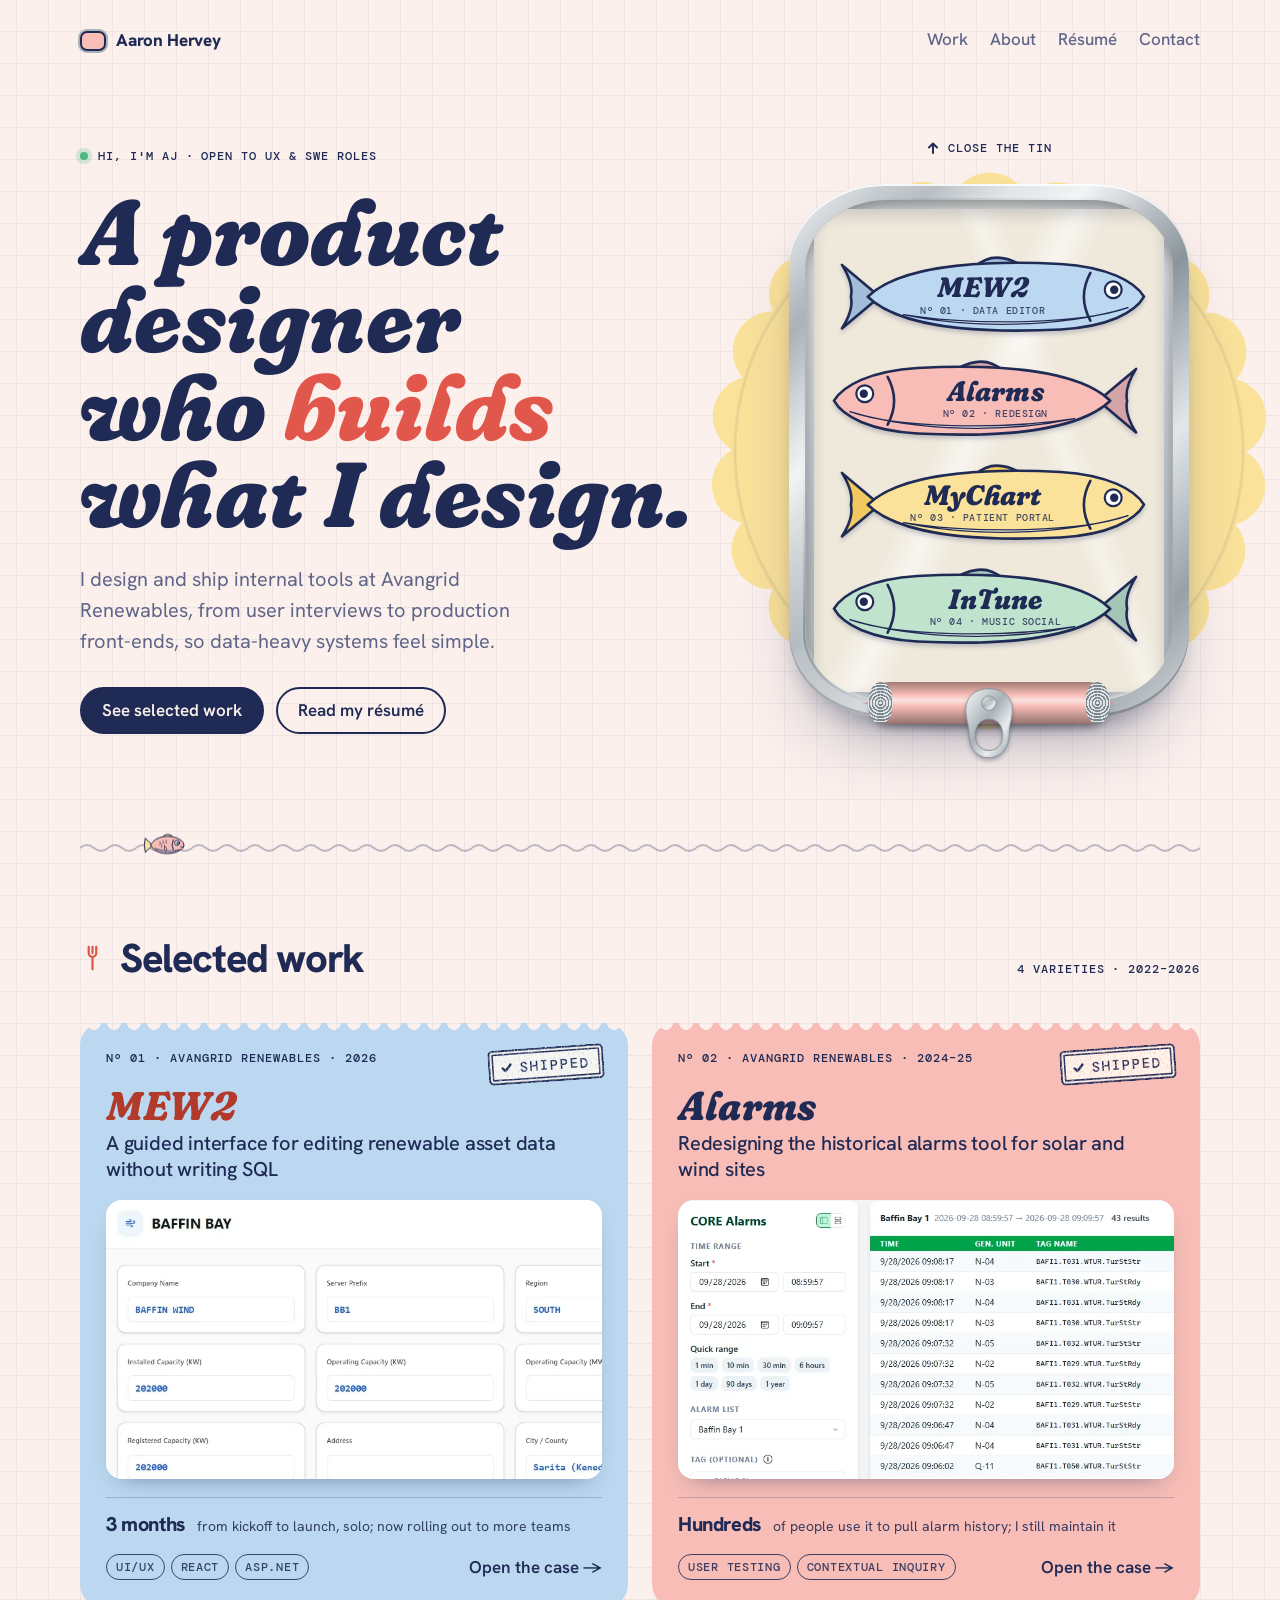
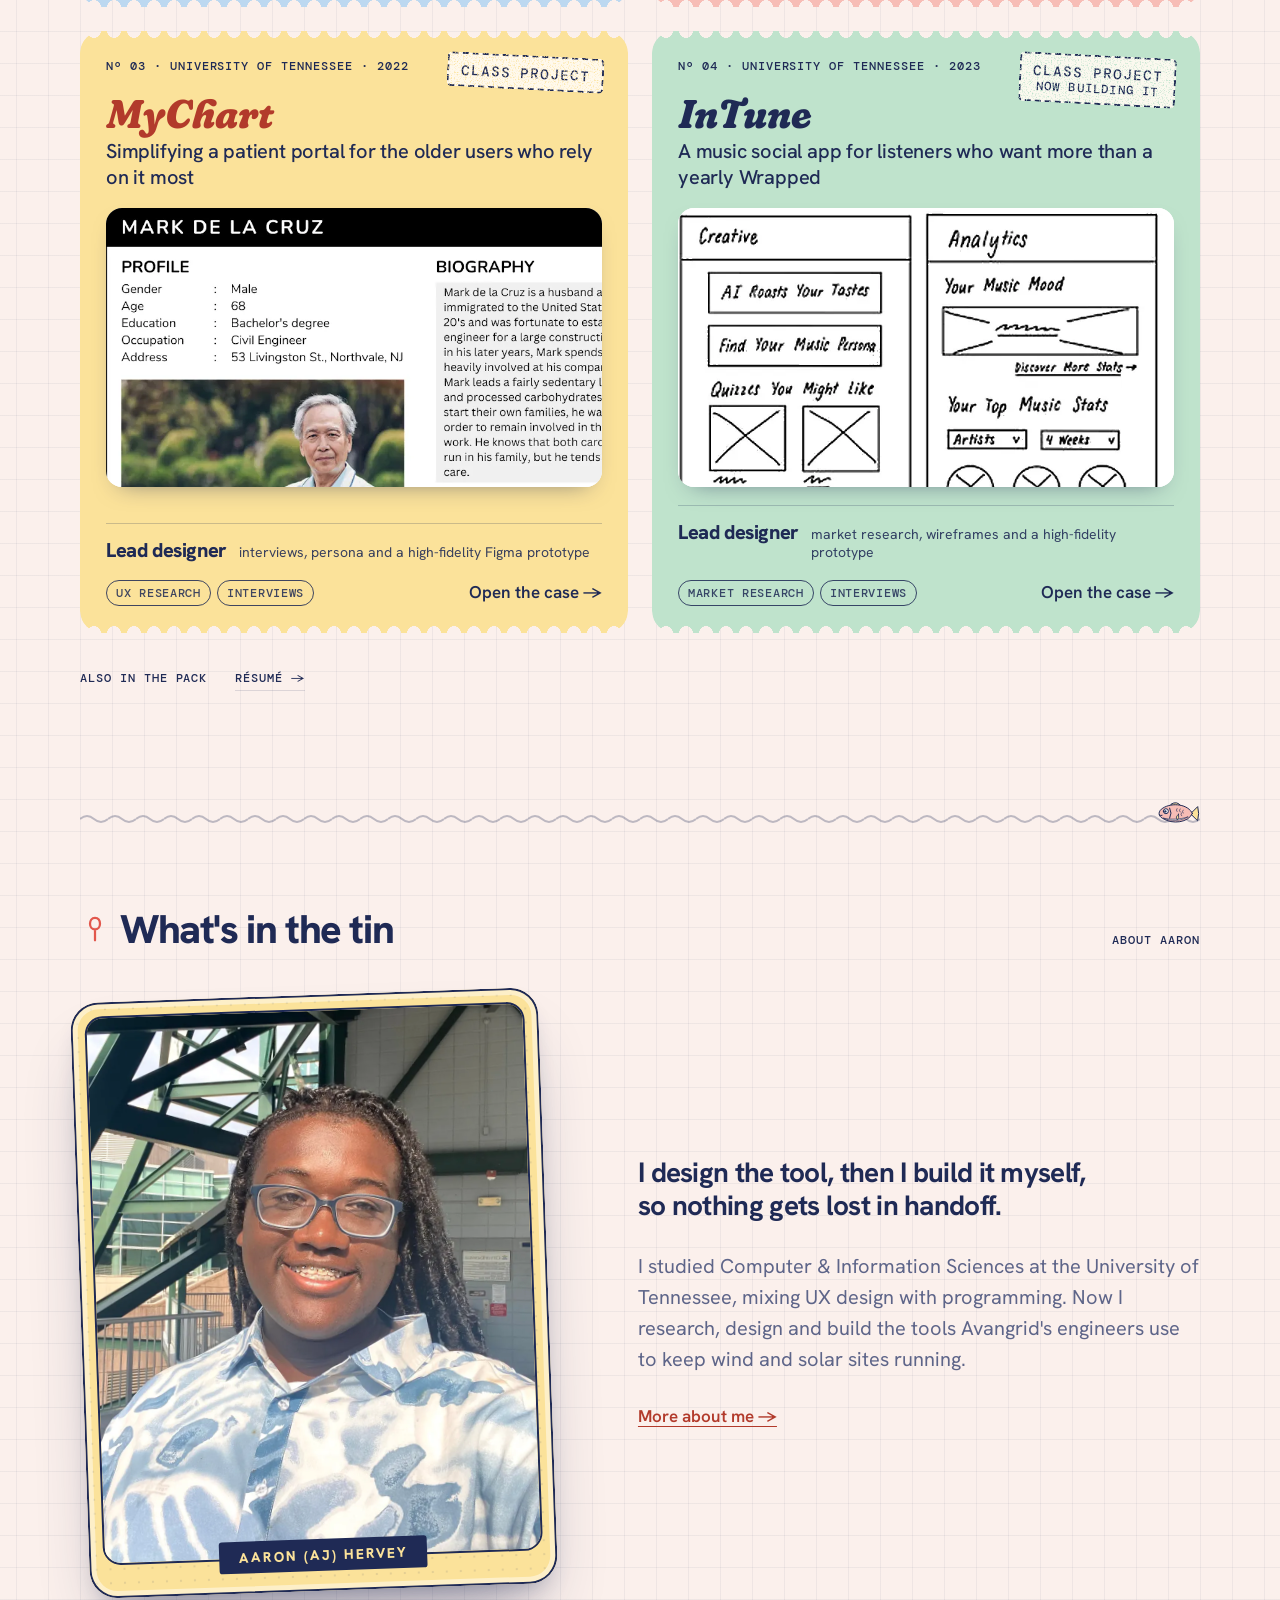
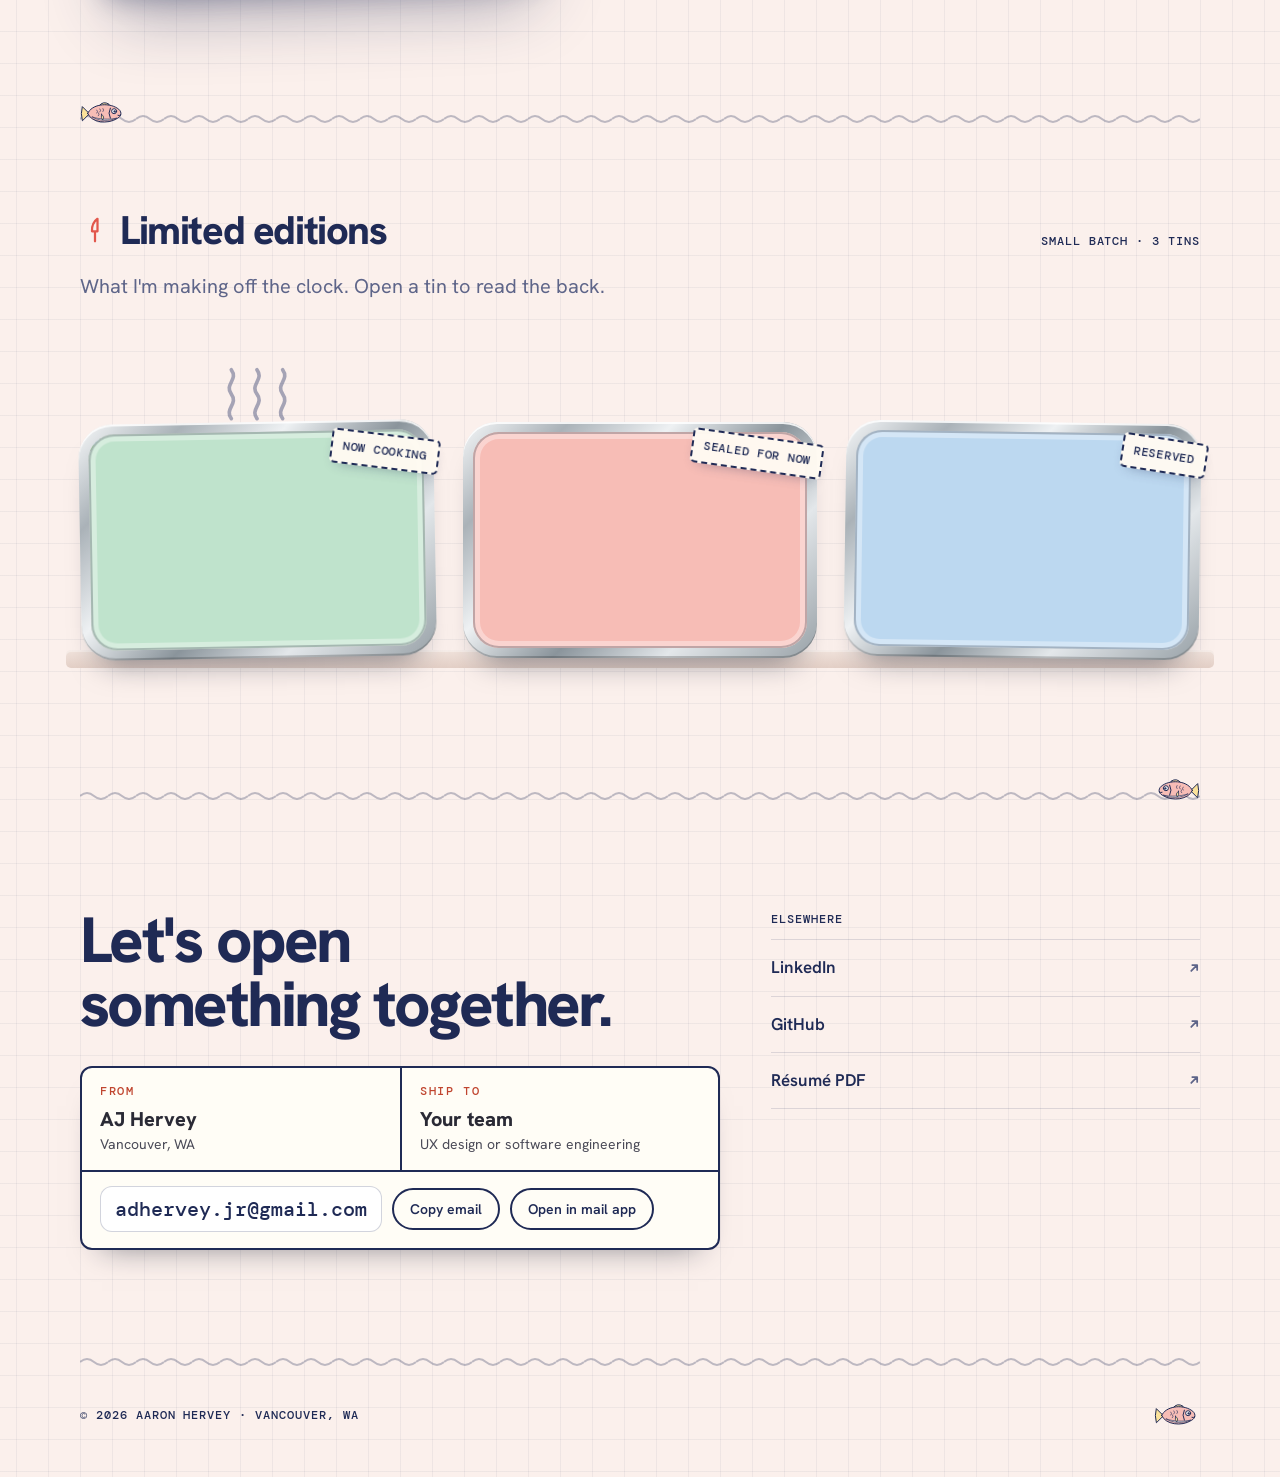
==== index.html @ 9a45f5fa "About: drop the writing sample; photo up top, house tin becomes a House blend - Remove the #writing " ====
<!doctype html>
<html lang="en">
<head>
<meta charset="utf-8">
<meta name="viewport" content="width=device-width, initial-scale=1, viewport-fit=cover">
<title>Aaron Hervey · Product Designer</title>
<meta name="description" content="Aaron (AJ) Hervey is a product designer and software engineer who builds what they design: UX research, interface design and React front-ends for data-heavy tools.">
<link rel="icon" href="favicon.svg" type="image/svg+xml">
<link rel="apple-touch-icon" href="apple-touch-icon.png">
<meta name="theme-color" content="#FBF0EC">
<!-- Link previews. SITE_URL must be the live address; update it if the site moves. -->
<meta property="og:type" content="website">
<meta property="og:site_name" content="Aaron Hervey">
<meta property="og:title" content="Aaron Hervey · Product Designer">
<meta property="og:description" content="A product designer and software engineer who builds what I design. Case studies and a résumé, packed in a tin.">
<meta property="og:url" content="https://ahervey.dev/">
<meta property="og:image" content="https://ahervey.dev/og-image.png">
<meta property="og:image:width" content="1200">
<meta property="og:image:height" content="630">
<meta property="og:image:alt" content="Aaron Hervey's photo inside an open sardine tin, beside the line: a product designer who builds what I design.">
<meta name="twitter:card" content="summary_large_image">
<!-- Visit counts: put your GoatCounter code here (e.g. "ahervey") to turn them on. -->
<meta name="goatcounter" content="ahervey">
<link rel="preconnect" href="https://fonts.googleapis.com">
<link rel="preconnect" href="https://fonts.gstatic.com" crossorigin>
<link rel="stylesheet" href="https://fonts.googleapis.com/css2?family=Fraunces:ital,opsz,wght,SOFT,WONK@1,72,600..800,100,1&family=Hanken+Grotesk:wght@400..800&family=DM+Mono:wght@500&display=swap">
<!-- ← → only: Hanken draws them for every face (DM Mono and Fraunces have no arrows), about 1 KB -->
<link rel="stylesheet" href="https://fonts.googleapis.com/css2?family=Hanken+Grotesk:wght@400..800&text=%E2%86%90%E2%86%92&display=swap">
<script>/* paint the routed page from the first frame, not home until app.js arrives; app.js removes this */
(function(h){try{h=decodeURIComponent(location.hash.slice(1))}catch(e){return}
if(!h||/^(top|home|work|about|editions|contact|main)$/.test(h)||!/^[\w-]+$/.test(h))return;
var s=document.createElement('style');s.id='route-boot';
s.textContent='[data-view="home"]{display:none!important}[data-view="'+h+'"][hidden]{display:block!important}';
document.head.appendChild(s)})();</script>
<link rel="stylesheet" href="styles.css?v=202610060916">
<link rel="stylesheet" href="theme-pastel.css?v=202610060916">
<link rel="stylesheet" href="case-visuals.css?v=202610051900">
<link rel="stylesheet" href="type.css?v=202610060100">
</head>
<body>
<a class="skip" href="#main">Skip to content</a>
<svg class="sprite" aria-hidden="true" focusable="false">
  <!-- small glyphs the web fonts don't carry, drawn so no system font fills in -->
  <symbol id="i-out" viewBox="0 0 12 12"><path d="M3.2 8.8 8.6 3.4M4.2 3h4.8v4.8" fill="none" stroke="currentColor" stroke-width="1.7" stroke-linecap="round" stroke-linejoin="round"/></symbol>
  <symbol id="i-spark" viewBox="0 0 12 12"><path d="M6 0Q6.7 5.3 12 6 6.7 6.7 6 12 5.3 6.7 0 6 5.3 5.3 6 0Z" fill="currentColor"/></symbol>
  <symbol id="i-cut" viewBox="0 0 16 16"><g fill="none" stroke="currentColor" stroke-width="1.6" stroke-linecap="round"><circle cx="3.6" cy="4.2" r="2.2"/><circle cx="3.6" cy="11.8" r="2.2"/><path d="M5.5 5.4 14.5 12.2M5.5 10.6 14.5 3.8"/></g></symbol>
  <symbol id="fish" viewBox="0 0 120 70">
    <g stroke-linecap="round" stroke-linejoin="round" style="stroke:var(--fish-line);stroke-width:2.6">
      <path d="M24 35 L6 17 Q1 35 6 53 Z" style="fill:var(--fish-fin)"/>
      <path d="M50 15 Q60 1 76 11 L72 16 Z" style="fill:var(--fish-fin)"/>
      <path d="M20 35 C30 11 72 5 97 21 C109 28 111 41 97 48 C72 64 30 59 20 35 Z" style="fill:var(--fish-body)"/>
      <path d="M32 44 C48 55 76 56 96 47 C78 51 52 51 32 44 Z" style="fill:var(--fish-belly);stroke-width:1.6"/>
      <path d="M79 21 Q72 34 79 47" fill="none"/>
      <path d="M56 37 Q66 44 59 52 Q54 46 56 37 Z" style="fill:var(--fish-fin);stroke-width:2"/>
      <path d="M44 26 q4 4 0 8 M52 23 q4 4 0 8 M60 22 q4 4 0 8 M48 33 q4 4 0 8" fill="none" style="stroke-width:1.6"/>
      <circle cx="89" cy="29" r="6.5" style="fill:var(--fish-eye,#fff)"/>
      <circle cx="90.5" cy="29.5" r="3.2" style="fill:var(--fish-line);stroke:none"/>
      <circle cx="91.7" cy="28.2" r="1.1" style="fill:#fff;stroke:none"/>
      <path d="M99 40 Q103 42 106 38" fill="none"/>
    </g>
  </symbol>
  <symbol id="i-check" viewBox="0 0 12 12"><path d="M2.2 6.4 4.9 9 9.8 3.2" fill="none" stroke="currentColor" stroke-width="1.9" stroke-linecap="round" stroke-linejoin="round"/></symbol>
  <symbol id="fork" viewBox="0 0 24 24"><path d="M7 3v5a3 3 0 0 0 6 0V3M10 3v5M10 11v10" fill="none" stroke="currentColor" stroke-width="1.8" stroke-linecap="round" stroke-linejoin="round"/></symbol>
  <symbol id="spoon" viewBox="0 0 24 24"><path d="M12 3c-2.6 0-4 2.3-4 4.8S9.6 12.3 12 12.3s4-1.9 4-4.5S14.6 3 12 3zM12 12.3V21" fill="none" stroke="currentColor" stroke-width="1.8" stroke-linecap="round" stroke-linejoin="round"/></symbol>
  <symbol id="knife" viewBox="0 0 24 24"><path d="M14 3c-3.5 2.5-4.6 6.5-4.4 10H14zM12 13v8" fill="none" stroke="currentColor" stroke-width="1.8" stroke-linecap="round" stroke-linejoin="round"/></symbol>
</svg>
<div class="wrap">
  <header class="site-head" id="site-head">
    <nav aria-label="Main">
      <a class="brand" href="#top"><i></i>Aaron Hervey</a>
      <div class="nav-links">
        <a href="#work" data-cases="mew2 oracle mychart intune">Work</a>
        <a href="#about-me">About</a>
        <a href="#resume">Résumé</a>
        <a href="#contact">Contact</a>
      </div>
    </nav>
    <!-- on small screens the case-study contents live behind this pill (the sidebar is hidden there) -->
    <button class="toc-pill" id="toc-pill" type="button" aria-haspopup="dialog" aria-controls="toc-sheet" hidden>
      <span class="toc-pill-k mono">Contents</span><span class="toc-pill-v" id="toc-pill-v"></span>
      <svg viewBox="0 0 12 12" aria-hidden="true"><path d="M2.5 4.5 6 8l3.5-3.5" fill="none" stroke="currentColor" stroke-width="1.8" stroke-linecap="round" stroke-linejoin="round"/></svg>
    </button>
  </header>

  <!-- ===================== HOME ===================== -->
  <main id="main" tabindex="-1">
  <div data-view="home">
    <header class="hero" id="top">
      <div class="hero-copy">
        <span class="status mono"><b></b>Hi, I'm AJ · Open to UX &amp; SWE roles</span>
        <h1>A product designer who <em>builds</em> what I&nbsp;design.</h1>
        <p class="lede">I design and ship internal tools at Avangrid Renewables, from user interviews to production <span class="nw">front-ends</span>, so data-heavy systems feel simple.</p>
        <div class="ctas">
          <a class="btn primary" href="#work">See selected work</a>
          <a class="btn" href="#resume">Read my résumé</a>
        </div>
      </div>
      <div class="hero-art">
        <p class="hint mono"><button type="button" id="toggle" aria-controls="catch" aria-expanded="false"><span class="hint-icon" aria-hidden="true"></span><span class="hint-text">Pull the tab to open</span></button></p>
        <div class="stage" id="stage">
          <div class="tin" id="tin">
            <div class="lid-wrap">
              <div class="lid-clip">
                <div class="lid" id="lid" aria-hidden="true">
                  <i class="emboss"></i>
                  <div class="sparkles"><i style="top:20%;left:13%"><svg class="ico" aria-hidden="true" focusable="false"><use href="#i-spark"/></svg></i><i style="top:27%;right:13%;font-size:13px"><svg class="ico" aria-hidden="true" focusable="false"><use href="#i-spark"/></svg></i><i style="top:62%;left:10%;font-size:12px"><svg class="ico" aria-hidden="true" focusable="false"><use href="#i-spark"/></svg></i><i style="top:58%;right:11%"><svg class="ico" aria-hidden="true" focusable="false"><use href="#i-spark"/></svg></i></div>
                  <div class="lid-mid">
                    <div class="lid-name">Aaron<br>Hervey</div>
                    <span class="banner">Product Design</span>
                  </div>
                  <div class="lid-foot">
                    <span class="medallion"><img src="img/aj.jpg" alt="" width="660" height="880" decoding="async"></span>
                    <span class="mono">4 case studies<br>packed in Vancouver, WA</span>
                  </div>
                </div>
              </div>
              <div class="roll">
                <div class="pull-ring" id="pull-ring" role="slider" tabindex="0" aria-label="Tin lid, pull to open" aria-controls="catch" aria-orientation="vertical" aria-valuemin="0" aria-valuemax="100" aria-valuenow="0" aria-valuetext="Sealed">
                  <svg viewBox="0 0 70 90"><defs><linearGradient id="tab-metal" x1="0" y1="0" x2="1" y2="1"><stop offset="0" stop-color="#f6f8f9"/><stop offset=".45" stop-color="#aab2b8"/><stop offset=".7" stop-color="#e9edef"/><stop offset="1" stop-color="#8a939a"/></linearGradient></defs><path fill-rule="evenodd" fill="url(#tab-metal)" stroke="#7d868c" d="M35 2C52 2 64 12 64 28c0 12-4 18-4 30 0 18-10 30-25 30S10 76 10 58c0-12-4-18-4-30C6 12 18 2 35 2zm0 38c-11 0-17 8-17 20s7 19 17 19 17-7 17-19-6-20-17-20z"/><circle cx="35" cy="20" r="9" fill="url(#tab-metal)" stroke="#7d868c"/><circle cx="35" cy="20" r="3.5" fill="#c3c9cd"/></svg>
                </div>
              </div>
            </div>
            <div class="tray">
              <div class="liner"><i class="bubble" style="--b:0"></i><i class="bubble" style="--b:1"></i><i class="bubble" style="--b:2"></i><i class="bubble" style="--b:3"></i></div>
              <ul class="catch" id="catch" aria-label="Case studies in the tin" inert>
            <li class="sardine s-blue" style="--i:0"><a href="#mew2">
              <svg class="sd" viewBox="0 0 320 90" aria-hidden="true" focusable="false"><path class="sd-tail" d="M50 45 L12 13 Q24 32 21 45 Q24 58 12 77 Z"/><path class="sd-fin" d="M146 15 Q164 -2 190 12 Z"/><path class="sd-body" d="M38 45 C70 14 150 8 232 12 C280 15 307 30 316 45 C307 61 280 75 232 78 C150 82 70 76 38 45 Z"/><path class="sd-belly" d="M74 63 C140 77 230 77 300 56 C254 72 150 75 74 63 Z"/><path class="sd-gill" d="M262 21 Q249 45 262 69"/><g class="sd-eye"><circle cx="285" cy="38" r="8.5"/><circle class="sd-pupil" cx="286" cy="38" r="4.2"/></g></svg>
              <span class="sd-label"><b>MEW2</b> <span>Nº 01 · Data editor</span></span>
            </a></li>
            <li class="sardine flip s-red" style="--i:1"><a href="#oracle">
              <svg class="sd" viewBox="0 0 320 90" aria-hidden="true" focusable="false"><path class="sd-tail" d="M50 45 L12 13 Q24 32 21 45 Q24 58 12 77 Z"/><path class="sd-fin" d="M146 15 Q164 -2 190 12 Z"/><path class="sd-body" d="M38 45 C70 14 150 8 232 12 C280 15 307 30 316 45 C307 61 280 75 232 78 C150 82 70 76 38 45 Z"/><path class="sd-belly" d="M74 63 C140 77 230 77 300 56 C254 72 150 75 74 63 Z"/><path class="sd-gill" d="M262 21 Q249 45 262 69"/><g class="sd-eye"><circle cx="285" cy="38" r="8.5"/><circle class="sd-pupil" cx="286" cy="38" r="4.2"/></g></svg>
              <span class="sd-label"><b>Alarms</b> <span>Nº 02 · Redesign</span></span>
            </a></li>
            <li class="sardine s-butter" style="--i:2"><a href="#mychart">
              <svg class="sd" viewBox="0 0 320 90" aria-hidden="true" focusable="false"><path class="sd-tail" d="M50 45 L12 13 Q24 32 21 45 Q24 58 12 77 Z"/><path class="sd-fin" d="M146 15 Q164 -2 190 12 Z"/><path class="sd-body" d="M38 45 C70 14 150 8 232 12 C280 15 307 30 316 45 C307 61 280 75 232 78 C150 82 70 76 38 45 Z"/><path class="sd-belly" d="M74 63 C140 77 230 77 300 56 C254 72 150 75 74 63 Z"/><path class="sd-gill" d="M262 21 Q249 45 262 69"/><g class="sd-eye"><circle cx="285" cy="38" r="8.5"/><circle class="sd-pupil" cx="286" cy="38" r="4.2"/></g></svg>
              <span class="sd-label"><b>MyChart</b> <span>Nº 03 · Patient portal</span></span>
            </a></li>
            <li class="sardine flip s-green" style="--i:3"><a href="#intune">
              <svg class="sd" viewBox="0 0 320 90" aria-hidden="true" focusable="false"><path class="sd-tail" d="M50 45 L12 13 Q24 32 21 45 Q24 58 12 77 Z"/><path class="sd-fin" d="M146 15 Q164 -2 190 12 Z"/><path class="sd-body" d="M38 45 C70 14 150 8 232 12 C280 15 307 30 316 45 C307 61 280 75 232 78 C150 82 70 76 38 45 Z"/><path class="sd-belly" d="M74 63 C140 77 230 77 300 56 C254 72 150 75 74 63 Z"/><path class="sd-gill" d="M262 21 Q249 45 262 69"/><g class="sd-eye"><circle cx="285" cy="38" r="8.5"/><circle class="sd-pupil" cx="286" cy="38" r="4.2"/></g></svg>
              <span class="sd-label"><b>InTune</b> <span>Nº 04 · Music social</span></span>
            </a></li>
              </ul>
            </div>
          </div>
        </div>
      </div>
    </header>

    <section class="home-sec" id="work">
      <div class="sec-head"><h2><svg class="utensil" aria-hidden="true"><use href="#fork"/></svg>Selected work</h2><span class="mono"><span class="nw">4 varieties</span> · <span class="nw">2022–2026</span></span></div>
      <div class="varieties">
        <a class="variety v-blue" href="#mew2">
          <span class="mono"><span class="nw">Nº 01</span> · <span class="nw">Avangrid Renewables</span> · <span class="nw">2026</span></span>
          <div><div class="flavor">MEW2</div><h3>A guided interface for editing renewable asset data without writing SQL</h3></div>
          <div class="thumb"><img src="img/card_mew2.webp" alt="MEW2 close-up: the Baffin Bay site record with editable fields for company name, server prefix, region and capacity" loading="lazy" width="800" height="450" decoding="async"></div>
          <span class="ink-stamp is-shipped">Shipped</span>
          <div class="result"><strong>3 months</strong><span>from kickoff to launch, solo; now rolling out to more teams</span></div>
          <div class="v-foot"><div class="tags"><span>UI/UX</span><span>React</span><span>ASP.NET</span></div><b>Open the case →</b></div>
        </a>
        <a class="variety v-red" href="#oracle">
          <span class="mono"><span class="nw">Nº 02</span> · <span class="nw">Avangrid Renewables</span> · <span class="nw">2024–25</span></span>
          <div><div class="flavor">Alarms</div><h3>Redesigning the historical alarms tool for solar and wind sites</h3></div>
          <div class="thumb"><img src="img/card_alarms.webp" alt="CORE Alarms close-up: the query panel with time range and quick ranges beside the first columns of alarm results" loading="lazy" width="800" height="450" decoding="async"></div>
          <span class="ink-stamp is-shipped">Shipped</span>
          <div class="result"><strong>Hundreds</strong><span>of people use it to pull alarm history; I still maintain it</span></div>
          <div class="v-foot"><div class="tags"><span>User testing</span><span>Contextual inquiry</span></div><b>Open the case →</b></div>
        </a>
        <a class="variety v-butter" href="#mychart">
          <span class="mono"><span class="nw">Nº 03</span> · <span class="nw">University of Tennessee</span> · <span class="nw">2022</span></span>
          <div><div class="flavor">MyChart</div><h3>Simplifying a patient portal for the older users who rely on it most</h3></div>
          <div class="thumb"><img src="img/card_mychart.webp" alt="Close-up of the persona sheet for Mark de la Cruz, 68, a civil engineer: his profile and photo" loading="lazy" width="800" height="450" decoding="async"></div>
          <span class="ink-stamp is-concept">Class project</span>
          <div class="result"><strong>Lead designer</strong><span>interviews, persona and a high-fidelity Figma prototype</span></div>
          <div class="v-foot"><div class="tags"><span>UX research</span><span>Interviews</span></div><b>Open the case →</b></div>
        </a>
        <a class="variety v-green" href="#intune">
          <span class="mono"><span class="nw">Nº 04</span> · <span class="nw">University of Tennessee</span> · <span class="nw">2023</span></span>
          <div><div class="flavor">InTune</div><h3>A music social app for listeners who want more than a yearly Wrapped</h3></div>
          <div class="thumb"><img src="img/card_intune.webp" alt="Close-up of InTune's hand-drawn wireframes for the creative and analytics screens" loading="lazy" width="664" height="373" decoding="async"></div>
          <span class="ink-stamp is-concept">Class project<small>Now building it</small></span>
          <div class="result"><strong>Lead designer</strong><span>market research, wireframes and a high-fidelity prototype</span></div>
          <div class="v-foot"><div class="tags"><span>Market research</span><span>Interviews</span></div><b>Open the case →</b></div>
        </a>
      </div>
      <p class="also mono"><span>Also in the pack</span><a href="#resume">Résumé&nbsp;→</a></p>
    </section>

    <section class="home-sec" id="about">
      <div class="sec-head"><h2><svg class="utensil" aria-hidden="true"><use href="#spoon"/></svg>What's in the tin</h2><span class="mono">About Aaron</span></div>
      <div class="about-grid">
        <figure class="tin-label">
          <img src="img/aj_tall.webp" alt="Aaron Hervey grinning in glasses and a blue patterned shirt, locs over the shoulders, under a green steel canopy" width="880" height="1100" loading="lazy" decoding="async">
          <figcaption>
            <span class="tl-name">Aaron (AJ) Hervey</span>
          </figcaption>
        </figure>
        <div class="about-copy">
          <p class="pov">I design the tool, then I build it myself, so nothing gets lost in handoff.</p>
          <p class="about">I studied Computer &amp; Information Sciences at the University of Tennessee, mixing UX design with programming. Now I research, design and build the tools Avangrid's engineers use to keep wind and solar sites running.</p>
          <a class="more-about" href="#about-me">More about me&nbsp;→</a>
        </div>
      </div>
    </section>
    <section class="home-sec" id="editions">
      <div class="sec-head"><h2><svg class="utensil" aria-hidden="true"><use href="#knife"/></svg>Limited editions</h2><span class="mono">Small batch · 3 tins</span></div>
      <p class="editions-intro">What I'm making off the clock. Open a tin to read the back.</p>
      <div class="editions">
        <article class="ed">
          <span class="steam" aria-hidden="true"><svg viewBox="0 0 90 46"><path d="M24 44c-6-8 6-12 0-20s6-12 0-20"/><path d="M45 44c-6-8 6-12 0-20s6-12 0-20"/><path d="M66 44c-6-8 6-12 0-20s6-12 0-20"/></svg></span>
          <button class="mini-tin ed-tin t-mint" type="button" aria-expanded="false" aria-controls="ed-note-1" aria-label="InTune, now cooking. Open the tin">
            <span class="ed-inside"><img src="img/intune_1.webp" alt="InTune hand-drawn wireframes for the community, creative and analytics screens" width="512" height="320" loading="lazy" decoding="async"></span>
            <span class="mini-lid"><span class="lid-back"></span><span class="mono">Small batch</span><b>InTune</b><span class="mini-sub">A music social app</span></span>
            <span class="seal mono">Now cooking</span>
          </button>
          <span class="ed-shelf" aria-hidden="true"></span>
          <div class="ed-note" id="ed-note-1">
            <span class="note-head mono"><span>Back of the tin</span><span>Nº 01</span></span>
            <div class="note-body">
              <p>Began in spring 2023 as a ten-week University of Tennessee project with Holly Sarah Liban and Emma Thomas. I was lead designer: the research, the logo and the Figma prototype. Under the lid: our hand-drawn wireframes.</p>
              <p><b>Now:</b> I'm developing it into a real app.</p>
              <a class="note-link" href="#intune">Read the 2023 case study →</a>
            </div>
          </div>
        </article>
        <article class="ed">
          <button class="mini-tin ed-tin t-pink" type="button" aria-expanded="false" aria-controls="ed-note-2" aria-label="Game dev, sealed for now. Open the tin">
            <span class="ed-inside ed-text"><b>Tinkering in progress</b> <span class="mono">Nothing to taste yet</span></span>
            <span class="mini-lid"><span class="lid-back"></span><span class="mono">Small batch</span><b>Game dev</b><span class="mini-sub">Side projects</span></span>
            <span class="seal mono">Sealed for now</span>
          </button>
          <span class="ed-shelf" aria-hidden="true"></span>
          <div class="ed-note" id="ed-note-2">
            <span class="note-head mono"><span>Back of the tin</span><span>Nº 02</span></span>
            <div class="note-body">
              <p>Video games are how I got into computers and programming, so game dev is where I go back to play. These are side projects I tinker on, sealed until they're ready to show.</p>
            </div>
          </div>
        </article>
        <article class="ed">
          <button class="mini-tin ed-tin t-blue" type="button" aria-expanded="false" aria-controls="ed-note-3" aria-label="Your team? Reserved. Open the tin">
            <span class="ed-inside ed-text"><b>Room for one more</b> <span class="mono">Your project here</span></span>
            <span class="mini-lid"><span class="lid-back"></span><span class="mono">Reserved</span><b>Your team?</b><span class="mini-sub">This spot's open</span></span>
            <span class="seal mono">Reserved</span>
          </button>
          <span class="ed-shelf" aria-hidden="true"></span>
          <div class="ed-note" id="ed-note-3">
            <span class="note-head mono"><span>Back of the tin</span><span>Nº 03</span></span>
            <div class="note-body">
              <p>The shelf has room. I'm looking for UX design and software engineering roles where I can design for real users and build the result myself.</p>
              <a class="note-link" href="#contact">Let's talk →</a>
            </div>
          </div>
        </article>
      </div>
    </section>
  </div>

  <!-- ===================== MEW2 ===================== -->
  <article data-view="mew2" data-title="MEW2 Web Interface" hidden>
    <a class="back-link mono" href="#work">← All work</a>
    <header class="case-hero v-blue">
      <span class="mono"><span class="nw">Nº 01</span> · <span class="nw">Avangrid Renewables</span> · <span class="nw">June – August 2026</span></span>
      <div class="flavor">MEW2</div>
      <h1>Adding an asset meant writing SQL by hand. I turned it into a guided form.</h1>
      <p class="summary">MEW2 sits on our SQL Server inventory of sites, devices and certificates. The forms were the easy part. The hard part was making that much data readable, and edits feel safe for people who'd never touched the database.</p>
      <figure class="hero-visual">
        <div class="hv-stage" style="--pt:66px">
          <button class="shot hv-main" type="button" data-caption="The farm editor: sites in a sidebar, asset types in a second column, attributes as editable fields."><span class="hv-bar" aria-hidden="true"><i></i><i></i><i></i><span>MEW2 · Farms</span></span><span class="hv-img"><img src="img/mew2_4.webp" alt="MEW2 farm editor: sites in a sidebar, asset types in a second column, and the Baffin Bay attributes as editable fields" width="1600" height="787" decoding="async" fetchpriority="high"><span class="hv-pin" style="--x:39.6%;--y:23%" aria-hidden="true">1</span><span class="hv-pin" style="--x:86.4%;--y:5%" aria-hidden="true">2</span></span></button>
          <div class="hv-call hv-c1" style="--w:52%"><span class="hv-tag"><b>1</b> Unsaved edits are flagged</span><img src="img/mew2_h_unsaved.webp" alt="Close-up: the Company Name field outlined in orange with an Unsaved badge" width="316" height="128" decoding="async" fetchpriority="high"></div>
          <div class="hv-call hv-c2" style="--w:48%"><span class="hv-tag"><b>2</b> One place to save</span><img src="img/mew2_d_pending.webp" alt="Close-up: a 1 pending counter beside the Save and undo buttons" width="312" height="66" decoding="async" fetchpriority="high"></div>
        </div>
        <figcaption class="sr-only">The MEW2 farm editor with close-ups of an unsaved field and the pending-changes counter.</figcaption>
      </figure>
    </header>
    <dl class="glance recipe-glance">
      <div><dt>Role <span class="rx" aria-hidden="true">chef</span></dt><dd>Designer &amp; developer (solo)</dd></div>
      <div><dt>Timeline <span class="rx" aria-hidden="true">prep time</span></dt><dd>June – August 2026</dd></div>
      <div><dt>Team <span class="rx" aria-hidden="true">kitchen crew</span></dt><dd>My manager, standing in for future users</dd></div>
      <div><dt>Tools <span class="rx" aria-hidden="true">utensils</span></dt><dd>React, Chakra UI, ASP.NET, Entity Framework, SQL Server</dd></div>
    </dl>
    <div class="case-body">
      <aside class="toc" aria-label="Contents"><span class="mono">Contents</span></aside>
      <div>
        <section class="case-sec" data-toc="TL;DR">
          <h2>TL;DR</h2>
          <div class="tldr">
            <div class="tldr-grid">
              <div><span class="tag t-pain">The pain</span><p>Creating an asset meant writing SQL by hand in SSMS, so only people comfortable with SQL could keep the inventory current.</p></div>
              <div><span class="tag t-did">What I did</span><p>Solo designer and developer: two-column browsing, validated forms and a review step before every commit.</p></div>
              <div><span class="tag t-result">The result</span><p>Launched to our team three months after kickoff; now rolling out to more teams.</p></div>
            </div>
          </div>
        </section>

        <section class="case-sec" data-toc="The tension">
          <h2>The tension</h2>
          <div class="problem">
            <span class="mono">Key question</span>
            <q>How might people who don't write SQL find the right asset, and change it with confidence?</q>
            <p>Farms opens on 95 sites, each with servers, turbines and pads. Every decision below either makes that much data make sense, or makes sure nothing changes by accident.</p>
            <ul class="cons-row" aria-label="Constraints">
              <li><b>Urgent</b> no separate prototyping phase</li>
              <li><b>No users yet</b> my manager stood in</li>
              <li><b>Generic data</b> attribute records, raw columns</li>
              <li><b>.NET server</b> stays in the team's stack</li>
            </ul>
          </div>
        </section>

        <section class="case-sec" data-toc="Decisions">
          <h2>Three decisions</h2>
          <p class="dec-intro">With no time for a prototyping phase, I designed in code and walked each build through with my manager every week.</p>

          <div class="dec">
            <div class="dec-head">
              <span class="dec-n">01</span>
              <h3>Two columns, then stop</h3>
              <p>Sites live in a persistent sidebar. Pick one and its devices open in a second column; the inspector shows the rest.</p>
            </div>
            <div class="dec-side">
              <ol class="callouts" id="m1-key" style="--img:url(img/mew2_1.webp);--ar:0.493">
                <li id="m1-c1" tabindex="0" aria-describedby="m1-p1" style="--fx:0.1334;--fy:0.1342">Sites stay put, with a count.</li>
                <li id="m1-c2" tabindex="0" aria-describedby="m1-p2" style="--fx:0.1897;--fy:0.1934">Devices open in a second column, with a back button instead of a third.</li>
                <li id="m1-c3" tabindex="0" aria-describedby="m1-p3" style="--fx:0.3596;--fy:0.2907">Readable field names, mapped from raw attribute columns.</li>
                <li id="m1-c4" tabindex="0" aria-describedby="m1-p4" style="--fx:0.4586;--fy:0.0518">Global search jumps straight to an asset.</li>
              </ol>
            </div>
            <figure class="frame">
              <div class="fr-stage"><button class="shot" type="button" aria-describedby="m1-key" data-caption="Decision 01: sites in the sidebar, devices in a second column, the inspector for one server."><img src="img/mew2_1.webp" alt="MEW2 Farms: a sidebar of 95 sites, a second column of Baffin Bay servers with a Back button, and the inspector for server BB1-SV-SQL1" loading="lazy" width="1600" height="788" decoding="async"></button><span class="pt" id="m1-p1" tabindex="0" role="img" aria-label="Pin 1 on the screenshot" aria-describedby="m1-c1" style="--x:12.51%;--y:13.42%;--dx:-40;--dy:0"><b aria-hidden="true">1</b></span><span class="pt" id="m1-p2" tabindex="0" role="img" aria-label="Pin 2 on the screenshot" aria-describedby="m1-c2" style="--x:19.80%;--y:19.34%;--dx:36;--dy:0"><b aria-hidden="true">2</b></span><span class="pt" id="m1-p3" tabindex="0" role="img" aria-label="Pin 3 on the screenshot" aria-describedby="m1-c3" style="--x:38.56%;--y:29.07%;--dx:40;--dy:0"><b aria-hidden="true">3</b></span><span class="pt" id="m1-p4" tabindex="0" role="img" aria-label="Pin 4 on the screenshot" aria-describedby="m1-c4" style="--x:50.18%;--y:5.18%;--dx:30;--dy:0"><b aria-hidden="true">4</b></span></div>
              <figcaption class="sr-only">The Farms view, numbered to match the list.</figcaption>
            </figure>
            <div class="dec-foot">
              <div class="turn"><span class="mono">Option I rejected</span><h3>Finder-style columns that keep opening</h3><p>The dashboards I studied on Dribbble and Contra lean on a hierarchy sidebar, and Miller columns can nest as deep as the data. I capped MEW2 at two so it never sprawls.</p></div>
            </div>
          </div>

          <div class="dec">
            <div class="dec-head">
              <span class="dec-n">02</span>
              <h3>A form that knows the asset type</h3>
              <p>The blank query window became one form that swaps its fields by asset type and marks what's required.</p>
            </div>
            <div class="dec-side">
              <ol class="callouts" id="m2-key" style="--img:url(img/mew2_7.webp);--ar:0.4932">
                <li id="m2-c1" tabindex="0" aria-describedby="m2-p1" style="--fx:0.2831;--fy:0.4387">Pick a type: site, server, turbine, substation or certificate.</li>
                <li id="m2-c2" tabindex="0" aria-describedby="m2-p2" style="--fx:0.8045;--fy:0.3996">Field and required counts up front.</li>
                <li id="m2-c3" tabindex="0" aria-describedby="m2-p3" style="--fx:0.3076;--fy:0.2886">Validation names the exact missing field.</li>
                <li id="m2-c4" tabindex="0" aria-describedby="m2-p4" style="--fx:0.2862;--fy:0.9493">Required fields filled, as you go.</li>
              </ol>
            </div>
            <figure class="frame">
              <div class="fr-stage"><button class="shot" type="button" aria-describedby="m2-key" data-caption="Decision 02: one creation form that adapts to the asset type and names what's missing."><img src="img/mew2_7.webp" alt="Create a new asset: entity type cards on the left, a New Site form with 24 fields and 2 required, and an Action failed banner naming Company Name" loading="lazy" width="1600" height="789" decoding="async"></button><span class="pt" id="m2-p1" tabindex="0" role="img" aria-label="Pin 1 on the screenshot" aria-describedby="m2-c1" style="--x:29.67%;--y:45.45%;--dx:20;--dy:0"><b aria-hidden="true">1</b></span><span class="pt" id="m2-p2" tabindex="0" role="img" aria-label="Pin 2 on the screenshot" aria-describedby="m2-c2" style="--x:80.45%;--y:41.44%;--dx:0;--dy:26"><b aria-hidden="true">2</b></span><span class="pt" id="m2-p3" tabindex="0" role="img" aria-label="Pin 3 on the screenshot" aria-describedby="m2-c3" style="--x:32.74%;--y:28.86%;--dx:40;--dy:0"><b aria-hidden="true">3</b></span><span class="pt" id="m2-p4" tabindex="0" role="img" aria-label="Pin 4 on the screenshot" aria-describedby="m2-c4" style="--x:20.86%;--y:94.93%;--dx:40;--dy:0"><b aria-hidden="true">4</b></span></div>
              <figcaption class="sr-only">The asset creation form, numbered to match the list.</figcaption>
            </figure>
            <div class="dec-foot">
              <div class="turn t-fb"><span class="mono">What changed the design</span><h3>A zip code that lost its zeros</h3><p>A zip code set as a number input silently dropped leading zeros. Since then I treat field types and validation as part of the interface, not a back-end detail.</p></div>
              <p class="dec-trade"><b>Tradeoff</b> A mapping layer over raw columns is more code to maintain, but people see readable names and input is converted to the right type before saving.</p>
            </div>
          </div>

          <div class="dec">
            <div class="dec-head">
              <span class="dec-n">03</span>
              <h3>Nothing changes silently</h3>
              <p>Edits collect as drafts, get reviewed side by side, then are committed together and logged in History.</p>
            </div>
            <div class="dec-side">
              <ol class="callouts" id="m3-key" style="--img:url(img/mew2_9c.webp);--ar:0.4432">
                <li id="m3-c1" tabindex="0" aria-describedby="m3-p1" style="--fx:0.8629;--fy:0.0576">Pending count, Save and undo on every tab.</li>
                <li id="m3-c2" tabindex="0" aria-describedby="m3-p2" style="--fx:0.7398;--fy:0.4471">Current against draft, for every edited field.</li>
                <li id="m3-c3" tabindex="0" aria-describedby="m3-p3" style="--fx:0.9645;--fy:0.3294">Each change stays a draft until committed.</li>
              </ol>
              <p class="dec-trade"><b>Tradeoff</b> One API module handles every call's errors, retries and cancellation. More plumbing, but a slow connection never leaves a form half-broken.</p>
            </div>
            <figure class="frame">
              <div class="fr-stage"><button class="shot" type="button" aria-describedby="m3-key" data-caption="Decision 03: reviewing three pending changes side by side before committing them."><img src="img/mew2_9c.webp" alt="Review pending changes: three Baffin Bay fields, each with its current value in red beside the draft value in green, and a 3 pending counter in the header" loading="lazy" width="1600" height="709" decoding="async"></button><span class="pt" id="m3-p1" tabindex="0" role="img" aria-label="Pin 1 on the screenshot" aria-describedby="m3-c1" style="--x:83.42%;--y:5.76%;--dx:-40;--dy:0"><b aria-hidden="true">1</b></span><span class="pt" id="m3-p2" tabindex="0" role="img" aria-label="Pin 2 on the screenshot" aria-describedby="m3-c2" style="--x:71.43%;--y:44.71%;--dx:-50;--dy:0"><b aria-hidden="true">2</b></span><span class="pt" id="m3-p3" tabindex="0" role="img" aria-label="Pin 3 on the screenshot" aria-describedby="m3-c3" style="--x:94.68%;--y:32.94%;--dx:-36;--dy:0"><b aria-hidden="true">3</b></span></div>
              <figcaption class="sr-only">The pending-changes review, numbered to match the list.</figcaption>
            </figure>
          </div>
        </section>

        <section class="case-sec" data-toc="Outcome">
          <h2>Outcome</h2>
          <p class="dec-intro">Keeping the inventory current no longer depends on someone who can write a query.</p>
          <div class="tldr">
            <div class="shift">
              <div class="shift-head"><span class="mono">Creating an asset, before and after</span><small>We didn't measure time saved, so here's the workflow itself.</small></div>
              <div class="trace-head" aria-hidden="true"><span>Before: SQL in SSMS</span><span></span><span>Now: MEW2</span></div>
              <ul class="trace">
                <li><span>Write the SQL by hand, from a blank query window.</span><i aria-hidden="true">→</i><b>Pick an asset type and get a form with only that type's fields.</b></li>
                <li><span>Know which raw columns each value belongs in.</span><i aria-hidden="true">→</i><b>Fill in readable field names, with required ones marked.</b></li>
                <li><span>Run it, and the change is live.</span><i aria-hidden="true">→</i><b>Validation names what's missing, and edits wait for review before they're committed.</b></li>
              </ul>
            </div>
          </div>
        </section>

        <section class="case-sec" data-toc="Reflections">
          <h2>Reflections</h2>
          <div class="takeaway">
            <ol class="lessons">
              <li><h3>A manager is not a user</h3><p>With no existing users, my manager's weekly reviews were the whole feedback loop. They kept the build moving, but one person can't show me where a first-time user gets stuck.</p><p class="next-time"><b>Next time I'd</b> run usability tests with the teams now adopting MEW2, starting with creating an asset from scratch.</p></li>
              <li><h3>Organizing beats decorating</h3><p>What I'm proudest of is how MEW2 surfaces information and explains what people can miss, like what a certificate is or whether a site is solar or wind. The visuals are plainer than I'd like.</p><p class="next-time"><b>Next time I'd</b> give the visual layer its own pass once the structure holds.</p></li>
            </ol>
            <div class="printer" aria-label="Takeaways receipt">
          <div class="slot" aria-hidden="true"></div>
          <div class="receipt-clip"><div class="receipt-wrap"><div class="receipt">
            <div class="rc-head"><span class="rc-brand">Aaron Hervey Goods</span><span>Vancouver, WA</span><span>Takeaways receipt</span></div>
            <div class="rc-meta"><span>Order</span><span>Nº 01 · MEW2</span><span>Date</span><span>Aug 2026</span><span>Cashier</span><span>Aaron</span></div>
            <ul class="rc-items">
              <li><span class="rc-line"><span>Entity Framework</span><span>Learned</span></span><span class="rc-note">The CORE Alarms build gave me a head start.</span></li>
            </ul>
            <p class="rc-sub">Backordered</p>
            <ul class="rc-items">
              <li><span class="rc-line"><span>SQL audit table</span><span>Pending</span></span><span class="rc-note">History lives in the browser for now.</span></li>
              <li><span class="rc-line"><span>Solar pad assets</span><span>Pending</span></span><span class="rc-note">Waiting on the solar and wind teams.</span></li>
            </ul>
            <div class="rc-total"><span class="rc-line"><span>Total</span><span>Launched</span></span><span class="rc-note">Rolling out to more teams.</span></div>
            <div class="rc-foot"><svg class="rc-fish" aria-hidden="true"><use href="#fish"/></svg><span>Thank you for visiting</span><i class="rc-bars"></i></div>
          </div></div></div>
        </div>
          </div>
        </section>
      </div>
    </div>
    <a class="next v-red" href="#oracle"><div><span class="mono"><span class="nw">Next variety</span> · <span class="nw">Nº 02</span></span><div class="flavor">Alarms</div></div><span class="arrow" aria-hidden="true">→</span></a>
  </article>

  <!-- ===================== ORACLE ALARMS ===================== -->
  <article data-view="oracle" data-title="Oracle Alarms Redesign" hidden>
    <a class="back-link mono" href="#work">← All work</a>
    <header class="case-hero v-red">
      <span class="mono"><span class="nw">Nº 02</span> · <span class="nw">Avangrid Renewables</span> · <span class="nw">August 2024 – February 2025</span></span>
      <div class="flavor">Alarms</div>
      <h1>The brief said “make it modern.” Its users needed to find an alarm, fast.</h1>
      <p class="summary">Hundreds of people use CORE Alarms to pull the alarm history of any site or front-end machine. I redesigned it around searching and reading results, built it solo in React and Node.js, and still maintain it.</p>
      <figure class="hero-visual">
        <div class="hv-stage">
          <button class="shot hv-main" type="button"><span class="hv-bar" aria-hidden="true"><i></i><i></i><i></i><span>CORE Alarms</span></span><span class="hv-img"><img src="img/oracle_2.webp" alt="Redesigned CORE Alarms: a query panel on the left and a green-headed table of alarm results on the right" width="1600" height="792" decoding="async" fetchpriority="high"></span></button>
          <div class="hv-call hv-c1" style="--w:38%"><span class="hv-tag">Filters become chips</span><img src="img/oracle_h_chips.webp" alt="Close-up: a Gen. Unit Filters menu with an N-04 filter chip" width="220" height="84" decoding="async" fetchpriority="high"></div>
          <div class="hv-call hv-c2" style="--w:50%"><span class="hv-tag">Errors say what to fix</span><img src="img/oracle_d_error.webp" alt="Close-up: a red toast reading Validation Error, please select an alarm list" width="320" height="88" decoding="async" fetchpriority="high"></div>
        </div>
        <figcaption class="sr-only">The redesigned CORE Alarms split layout, with close-ups of the filter chips and a validation toast.</figcaption>
      </figure>
    </header>
    <dl class="glance recipe-glance">
      <div><dt>Role <span class="rx" aria-hidden="true">chef</span></dt><dd>Sole designer &amp; developer</dd></div>
      <div><dt>Timeline <span class="rx" aria-hidden="true">prep time</span></dt><dd>Built Aug 2024 – Feb 2025, maintained since</dd></div>
      <div><dt>Team <span class="rx" aria-hidden="true">kitchen crew</span></dt><dd>Godfrey (manager), Stephen (teammate) and the users we interviewed</dd></div>
      <div><dt>Tools <span class="rx" aria-hidden="true">utensils</span></dt><dd>Figma, React, Chakra UI, Node.js, Oracle, later SQL Server</dd></div>
    </dl>
    <div class="case-body">
      <aside class="toc" aria-label="Contents"><span class="mono">Contents</span></aside>
      <div>
        <section class="case-sec" data-toc="TL;DR">
          <h2>TL;DR</h2>
          <div class="tldr">
            <div class="tldr-grid">
              <div><span class="tag t-pain">The pain</span><p>It worked, but felt slow, couldn't sort or filter results, and never explained some columns.</p></div>
              <div><span class="tag t-did">What I did</span><p>Rebuilt it solo in React and Node.js with column filters, sorting, query validation and a searchable site picker.</p></div>
              <div><span class="tag t-result">The result</span><p>Shipped February 2025, replacing the old site. Since moved to SQL Server, still growing from user tickets.</p></div>
            </div>
          </div>
        </section>

        <section class="case-sec" data-toc="The tension">
          <h2>The tension</h2>
          <div class="problem">
            <span class="mono">The brief</span>
            <p>“Make it look and feel more modern.” But the site already worked, so we asked the people using it what slowed them down.</p>
            <div class="trace-head" aria-hidden="true"><span>What users told us</span><span></span><span>Where it went</span></div>
            <ul class="trace">
              <li><span>It felt slow, especially on large results.</span><i aria-hidden="true">→</i><b>Pages, chunks and virtualized lists <span class="dec-ref">01</span> <span class="dec-ref">02</span></b></li>
              <li><span>It lacked proper sorting and filtering.</span><i aria-hidden="true">→</i><b>Filter by any value, pick columns, sort either way <span class="dec-ref">01</span> <span class="dec-ref">02</span></b></li>
              <li><span>Some things weren't explained, like certain columns.</span><i aria-hidden="true">→</i><b>Tooltips and validation that says what's wrong <span class="dec-ref">03</span></b></li>
            </ul>
            <q>How might engineers find the alarms they need in a long history, quickly and without guesswork?</q>
            <ul class="cons-row" aria-label="Constraints">
              <li><b>Solo</b> and out of practice with code</li>
              <li><b>Keep what works</b> every old query still runs</li>
              <li><b>Two-month window</b> per query</li>
            </ul>
          </div>
        </section>

        <section class="case-sec" data-toc="Before &amp; after">
          <h2>The same kind of query, old tool vs. new</h2>
          <figure class="compare-fig compare-big">
            <div class="compare" style="--pos:50%">
              <img class="compare-after" src="img/oracle_2.webp" alt="After: the redesigned results, with the query panel beside a green-headed, paginated table" loading="lazy" width="1600" height="792" decoding="async">
              <div class="compare-before"><img src="img/oracle_cmp_before.webp" alt="Before: the old results, a plain HTML parameter table above a dense olive-headed alarm table" loading="lazy" width="1600" height="792" decoding="async"></div>
              <span class="compare-tag is-before" aria-hidden="true">Before</span><span class="compare-tag is-after" aria-hidden="true">After</span>
              <span class="compare-handle" aria-hidden="true"></span>
              <input class="compare-range" type="range" min="0" max="100" value="50" aria-label="Before and after comparison: slide left to show more of the redesign, right to show more of the old tool">
            </div>
            <figcaption>Drag to compare. Both screens show an alarm query for Baffin Bay 1, but not the same one: the old tool in January 2025 (10 alarms returned), the redesign in September 2026 (43 results). Both are cropped to the same width and scale. Every old parameter survives, now beside the results. <span class="compare-open"><button type="button" class="shot-link" data-full="img/oracle_cmp_before.webp" data-full-alt="The old CORE Alarms results table" data-caption="Before: the old results table.">Open before</button> · <button type="button" class="shot-link" data-full="img/oracle_2.webp" data-full-alt="New split layout with query panel and results" data-caption="After: the query panel sits beside the results.">Open after</button></span></figcaption>
          </figure>
        </section>

        <section class="case-sec" data-toc="Decisions">
          <h2>Three decisions</h2>
          <p class="dec-intro">I wireframed, rebuilt, then staged it for users and folded in their feedback.</p>

          <div class="dec" id="oracle-d1">
            <div class="dec-head">
              <span class="dec-n">01</span>
              <h3>Narrow the results, don't scan them</h3>
              <p>Filter any column by its values, sort either way, and keep active filters in view, so a long history shrinks to the rows you need.</p>
            </div>
            <div class="dec-side">
              <ol class="callouts" id="o1-key" style="--img:url(img/oracle_3c.webp);--ar:0.3994">
                <li id="o1-c1" tabindex="0" aria-describedby="o1-p1" style="--fx:0.1986;--fy:0.2709">Active filters as chips you can clear.</li>
                <li id="o1-c2" tabindex="0" aria-describedby="o1-p2" style="--fx:0.4422;--fy:0.1427">What's left: 43 results, 6 after filters.</li>
                <li id="o1-c3" tabindex="0" aria-describedby="o1-p3" style="--fx:0.8521;--fy:0.1414">Sort either way.</li>
                <li id="o1-c4" tabindex="0" aria-describedby="o1-p4" style="--fx:0.9462;--fy:0.9293">Pages instead of one endless table.</li>
              </ol>
              <p class="dec-trade"><b>Tradeoff</b> Results render a page at a time, in chunks, so the browser stays responsive on a busy two-month window.</p>
            </div>
            <figure class="frame">
              <div class="fr-stage"><button class="shot" type="button" aria-describedby="o1-key" data-caption="Decision 01: 43 results narrowed to 6 by a Gen. Unit filter chip."><img src="img/oracle_3c.webp" alt="CORE Alarms results for Baffin Bay 1: 43 results with a 6 after filters badge, an N-04 filter chip, a Sort: Descending menu and pagination controls (empty space trimmed)" loading="lazy" width="1600" height="639" decoding="async"></button><span class="pt" id="o1-p1" tabindex="0" role="img" aria-label="Pin 1 on the screenshot" aria-describedby="o1-c1" style="--x:22.27%;--y:27.09%;--dx:40;--dy:0"><b aria-hidden="true">1</b></span><span class="pt" id="o1-p2" tabindex="0" role="img" aria-label="Pin 2 on the screenshot" aria-describedby="o1-c2" style="--x:44.22%;--y:12.96%;--dx:0;--dy:-26"><b aria-hidden="true">2</b></span><span class="pt" id="o1-p3" tabindex="0" role="img" aria-label="Pin 3 on the screenshot" aria-describedby="o1-c3" style="--x:85.21%;--y:12.30%;--dx:0;--dy:-24"><b aria-hidden="true">3</b></span><span class="pt" id="o1-p4" tabindex="0" role="img" aria-label="Pin 4 on the screenshot" aria-describedby="o1-c4" style="--x:94.62%;--y:89.79%;--dx:0;--dy:-28"><b aria-hidden="true">4</b></span></div>
              <figcaption class="sr-only">Filtered results, numbered to match the list.</figcaption>
            </figure>
          </div>

          <div class="dec" id="oracle-d2">
            <div class="dec-head">
              <span class="dec-n">02</span>
              <h3>One drawer for columns and filters</h3>
              <p>Sixteen columns is too many to read at once. One drawer holds both jobs: choose columns, then filter them.</p>
            </div>
            <div class="dec-side">
              <ol class="callouts" id="o2-key" style="--img:url(img/oracle_5.webp);--ar:0.4968">
                <li id="o2-c1" tabindex="0" aria-describedby="o2-p1" style="--fx:0.8258;--fy:0.0988">Choose which of the 16 columns to show.</li>
                <li id="o2-c2" tabindex="0" aria-describedby="o2-p2" style="--fx:0.8342;--fy:0.4623">Filters read as inputs: “Any” until set, then green. Their open animation dropped from 200ms to about 80ms, since they're opened over and over.</li>
                <li id="o2-c3" tabindex="0" aria-describedby="o2-p3" style="--fx:0.9778;--fy:0.9681">Reset or apply in one place.</li>
              </ol>
              <p class="dec-trade"><b>Tradeoff</b> Filter lists are virtualized, with fixed 40px options truncated and shown in full on hover. Long values are a little less visible, but big lists stay quick and never overlap.</p>
            </div>
            <figure class="frame">
              <div class="fr-stage"><button class="shot" type="button" aria-describedby="o2-key" data-caption="Decision 02: the Filters &amp; Columns drawer open over the results."><img src="img/oracle_5.webp" alt="The Filters and Columns drawer open over the results: a Columns to display checklist above a grid of filter dropdowns set to Any, with Reset and Apply buttons" loading="lazy" width="1600" height="794" decoding="async"></button><span class="pt" id="o2-p1" tabindex="0" role="img" aria-label="Pin 1 on the screenshot" aria-describedby="o2-c1" style="--x:86.59%;--y:9.88%;--dx:36;--dy:0"><b aria-hidden="true">1</b></span><span class="pt" id="o2-p2" tabindex="0" role="img" aria-label="Pin 2 on the screenshot" aria-describedby="o2-c2" style="--x:78.78%;--y:46.23%;--dx:-36;--dy:0"><b aria-hidden="true">2</b></span><span class="pt" id="o2-p3" tabindex="0" role="img" aria-label="Pin 3 on the screenshot" aria-describedby="o2-c3" style="--x:96.30%;--y:95.43%;--dx:-26;--dy:-24"><b aria-hidden="true">3</b></span></div>
              <figcaption class="sr-only">The drawer, numbered to match the list.</figcaption>
            </figure>
          </div>

          <div class="dec" id="oracle-d3">
            <div class="dec-head">
              <span class="dec-n">03</span>
              <h3>Catch a bad query before it runs</h3>
              <p>The old form explained its syntax in a column of notes. The new one guides input instead.</p>
            </div>
            <div class="dec-side">
              <ol class="callouts" id="o3-key" style="--img:url(img/oracle_4c.webp);--ar:0.4005">
                <li id="o3-c1" tabindex="0" aria-describedby="o3-p1" style="--fx:0.1227;--fy:0.4498">Quick ranges, since Chakra has no millisecond time picker.</li>
                <li id="o3-c2" tabindex="0" aria-describedby="o3-p2" style="--fx:0.0862;--fy:0.5854">A type-to-filter site picker.</li>
                <li id="o3-c3" tabindex="0" aria-describedby="o3-p3" style="--fx:0.6731;--fy:0.7262">Results stay put while you edit the query.</li>
                <li id="o3-c4" tabindex="0" aria-describedby="o3-p4" style="--fx:0.4345;--fy:0.9257">Validation names what's missing; oversized queries are pointed to export.</li>
              </ol>
            </div>
            <figure class="frame">
              <div class="fr-stage"><button class="shot" type="button" aria-describedby="o3-key" data-caption="Decision 03: the empty state and a validation error asking for an alarm list."><img src="img/oracle_4c.webp" alt="CORE Alarms before a search: quick range buttons, a Search or select a site field, a No results yet message and a red Validation Error toast reading Please select an alarm list (empty space trimmed)" loading="lazy" width="1600" height="641" decoding="async"></button><span class="pt" id="o3-p1" tabindex="0" role="img" aria-label="Pin 1 on the screenshot" aria-describedby="o3-c1" style="--x:13.79%;--y:44.98%;--dx:36;--dy:0"><b aria-hidden="true">1</b></span><span class="pt" id="o3-p2" tabindex="0" role="img" aria-label="Pin 2 on the screenshot" aria-describedby="o3-c2" style="--x:15.14%;--y:58.54%;--dx:36;--dy:0"><b aria-hidden="true">2</b></span><span class="pt" id="o3-p3" tabindex="0" role="img" aria-label="Pin 3 on the screenshot" aria-describedby="o3-c3" style="--x:67.31%;--y:72.62%;--dx:30;--dy:0"><b aria-hidden="true">3</b></span><span class="pt" id="o3-p4" tabindex="0" role="img" aria-label="Pin 4 on the screenshot" aria-describedby="o3-c4" style="--x:42.09%;--y:92.57%;--dx:-30;--dy:0"><b aria-hidden="true">4</b></span></div>
              <figcaption class="sr-only">The query panel and a validation error, numbered to match the list.</figcaption>
            </figure>
            <div class="dec-foot">
              <div class="turn"><span class="mono">Option I rejected</span><h3>A long dropdown of sites</h3><p>The alarm list has 100+ sites. A standard dropdown meant scrolling to find yours, so it became the keyboard-friendly picker in <b>2</b>.</p></div>
            </div>
          </div>
        </section>

        <section class="case-sec" data-toc="Outcome">
          <h2>Outcome</h2>
          <ul class="stats loose">
            <li><b>Hundreds</b><span>of people use it to look up alarm history</span></li>
                        <li><b>SQL Server</b><span>it outlived Oracle: I rewrote the queries, search and export</span></li>
          </ul>
          <div class="out-row">
            <ul class="impact">
              <li><b>Steadier with big exports.</b> A server-side row cap and CSV exports that stream instead of building in the browser.</li>
              <li><b>More reliable.</b> Validated settings and unit tests for filtering, export and validation.</li>
            </ul>
            <div class="turn t-fb"><span class="mono">Feedback that changed it</span><h3>Tickets after launch</h3><p>Users asked for alarm attributes the tool didn't show, so I added Reset Category and Category Code, and fixed reported bugs like station numbers not resolving to host names.</p></div>
          </div>
        </section>

        <section class="case-sec" data-toc="Reflections">
          <h2>Reflections</h2>
          <div class="takeaway">
            <ol class="lessons">
              <li><h3>The brief is a starting point</h3><p>I was asked to make it look modern. The value was in sorting, filtering and explaining, and that only surfaced because we asked the people using it.</p><p class="next-time"><b>Next time I'd</b> time a few common lookups before the redesign, so I could show the difference instead of describing it.</p></li>
              <li><h3>Solo, not alone</h3><p>My first project carried almost entirely by myself. My rusty programming came back faster than expected, and later generative AI (Claude, ChatGPT, Copilot, Gemini) helped me plan refactors and chase bugs, which made the SQL Server move possible.</p><p class="next-time"><b>Next time I'd</b> get another designer's eyes on the UI early. I'm still finding things to polish.</p></li>
            </ol>
            <div class="printer" aria-label="Takeaways receipt">
          <div class="slot" aria-hidden="true"></div>
          <div class="receipt-clip"><div class="receipt-wrap"><div class="receipt">
            <div class="rc-head"><span class="rc-brand">Aaron Hervey Goods</span><span>Vancouver, WA</span><span>Takeaways receipt</span></div>
            <div class="rc-meta"><span>Order</span><span>Nº 02 · Alarms</span><span>Date</span><span>Feb 2025</span><span>Cashier</span><span>Aaron</span></div>
            <ul class="rc-items">
              <li><span class="rc-line"><span>Free rein</span><span>Thanks, G.</span></span><span class="rc-note">A manager who matched the work to my interests.</span></li>
            </ul>
            <p class="rc-sub">Still on my list</p>
            <ul class="rc-items">
              <li><span class="rc-line"><span>UI polish</span><span>Ongoing</span></span></li>
              <li><span class="rc-line"><span>Faster filtering</span><span>Ongoing</span></span></li>
              <li><span class="rc-line"><span>Faster handling of large results</span><span>Ongoing</span></span></li>
            </ul>
            <div class="rc-total"><span class="rc-line"><span>Total</span><span>Shipped</span></span><span class="rc-note">Not perfect, and proud of it anyway.</span></div>
            <div class="rc-foot"><svg class="rc-fish" aria-hidden="true"><use href="#fish"/></svg><span>Thank you for visiting</span><i class="rc-bars"></i></div>
          </div></div></div>
        </div>
          </div>
        </section>
      </div>
    </div>
    <a class="next v-butter" href="#mychart"><div><span class="mono"><span class="nw">Next variety</span> · <span class="nw">Nº 03</span></span><div class="flavor">MyChart</div></div><span class="arrow" aria-hidden="true">→</span></a>
  </article>

  <!-- ===================== MYCHART ===================== -->
  <article data-view="mychart" data-title="MyChart Redesign" hidden>
    <a class="back-link mono" href="#work">← All work</a>
    <header class="case-hero v-butter">
      <span class="mono"><span class="nw">Nº 03</span> · <span class="nw">University of Tennessee</span> · <span class="nw">August – December 2022</span></span>
      <div class="flavor">MyChart</div>
      <h1>The patients who need MyChart most get lost in it</h1>
      <p class="summary">A ten-week class redesign. We traced the confusion to nested menus and rebuilt the app around bottom tabs and a dashboard about you. A Figma prototype, not yet user-tested.</p>
      <figure class="hero-visual">
        <div class="hv-stage hv-mark">
          <button class="shot hv-main hv-paper" type="button"><span class="hv-img"><img src="img/mychart_hero.webp" alt="Persona card for Mark de la Cruz: male, 68, bachelor's degree, civil engineer, with his photo" width="502" height="568" decoding="async" fetchpriority="high"></span></button>
          <div class="hv-call hv-c1 at-br" style="--w:50%"><span class="hv-tag">In Mark's words</span><img src="img/mychart_d_quote.webp" alt="Close-up of Mark's quote: my time is valuable, and I do not want to waste it waiting in line to hear things about my health that I already know" width="460" height="220" decoding="async"></div>
          <div class="hv-call hv-c2" style="--w:42%"><span class="hv-tag">Comfort with tech</span><img src="img/mychart_d_scale.webp" alt="Close-up: technological familiarity rated about 6 of 10, medical familiarity about 3 of 10" width="398" height="220" decoding="async"></div>
        </div>
        <figcaption class="sr-only">Mark de la Cruz's persona card, with close-ups of his quote and familiarity scales.</figcaption>
      </figure>
    </header>
    <dl class="glance recipe-glance">
      <div><dt>Role <span class="rx" aria-hidden="true">chef</span></dt><dd>Lead designer: recruiting, hi-fi prototype</dd></div>
      <div><dt>Timeline <span class="rx" aria-hidden="true">prep time</span></dt><dd>10 weeks, Aug – Dec 2022</dd></div>
      <div><dt>Team <span class="rx" aria-hidden="true">kitchen crew</span></dt><dd>University of Tennessee course team</dd></div>
      <div><dt>Tools <span class="rx" aria-hidden="true">utensils</span></dt><dd>Figma</dd></div>
    </dl>
    <div class="case-body">
      <aside class="toc" aria-label="Contents"><span class="mono">Contents</span></aside>
      <div>
        <section class="case-sec" data-toc="The tension">
          <h2>The tension</h2>
          <div class="problem">
            <span class="mono">North star</span>
            <q>Help someone like Mark find his lab results or his next appointment without getting lost.</q>
            <p>MyChart already did the important things: messages, lab results, appointments. Layers of sub-menus buried them, for people who were mostly 40 or older, one relying on the app to manage a disability.</p>
            <ul class="r3-chips" aria-label="Constraints"><li>10 weeks</li><li>1 shared account</li><li>First Figma project</li><li>Existing blue brand</li></ul>
          </div>
          <ul class="stats loose">
            <li><b>~10</b><span>people surveyed, most 40 or older</span></li>
            <li><b>10 wks</b><span>from research to high-fidelity prototype</span></li>
            <li><b>Untested</b><span>no usability test yet; test plan below</span></li>
          </ul>
        </section>

        <section class="case-sec" data-toc="What we heard">
          <h2>What we heard</h2>
          <div class="prose"><p>We surveyed about ten people and ran contextual inquiries. Four findings set the agenda.</p></div>
          <ol class="r3-synth">
            <li class="r3c-butter"><span class="mono">Finding 01</span><b>"Hard to navigate"</b><p>Layers of sub-menus made it easy to get lost.</p><span class="r3-to">Decision 01</span></li>
            <li class="r3c-green"><span class="mono">Finding 02</span><b>The dashboard felt random</b><p>Nothing on it was about them.</p><span class="r3-to">Decision 02</span></li>
            <li class="r3c-lilac"><span class="mono">Finding 03</span><b>The look didn't appeal</b><p>But they came for their health, not color.</p><span class="r3-to">Decision 03</span></li>
            <li class="r3c-blue"><span class="mono">Finding 04</span><b>Many found it confusing</b><p>Most were 40 or older, so the app has to explain itself.</p><span class="r3-to">Decision 04</span></li>
          </ol>
          <blockquote class="pull"><p>"It does a lot of good, and I like that because I'm disabled and rely on this to stay on top of my health, but it is confusing at times and hard to use."</p><cite>Survey respondent, 40–50 years old</cite></blockquote>
        </section>

        <section class="case-sec" data-toc="Designing for Mark">
          <h2>Designing for Mark</h2>
          <div class="prose"><p>We distilled the survey into one persona: Mark, 68, a working civil engineer who was hospitalized for heart palpitations, then missed follow-ups because of work.</p></div>
          <figure class="af">
            <div class="af-stage">
              <button class="shot" type="button" data-full="img/mychart_annotated.webp" data-full-alt="Persona sheet for Mark de la Cruz with four numbered pins" data-caption="Mark's persona, annotated: 1 time is valuable, so the dashboard shows what's new; 2 wants to self-manage, so navigation he can work out alone; 3 struggles to schedule visits and find specialists, so appointments up front and hospital maps; 4 tech comfort 6 of 10, medical 3 of 10, so a first-run tour."><img src="img/mychart_0.webp" alt="Persona sheet for Mark de la Cruz with profile, biography, goals, frustrations and medical experience" loading="lazy" width="1600" height="900" decoding="async"></button>
              <span class="af-pin" style="--x:6.8%;--y:70%" aria-hidden="true">1</span>
              <span class="af-pin" style="--x:70%;--y:71%" aria-hidden="true">2</span>
              <span class="af-pin" style="--x:70%;--y:85%" aria-hidden="true">3</span>
              <span class="af-pin" style="--x:71.5%;--y:16.5%" aria-hidden="true">4</span>
            </div>
            <ol class="af-key">
              <li><b>1</b><span><em>"My time is valuable."</em> The dashboard should show what's new before he asks.</span></li>
              <li><b>2</b><span><em>Wants to self-manage and stay independent.</em> Navigation he can work out alone.</span></li>
              <li><b>3</b><span><em>Struggles to schedule visits and find specialists.</em> Appointments up front, and maps of the building.</span></li>
              <li><b>4</b><span><em>Tech comfort 6 of 10, medical 3 of 10.</em> A first-run tour, not a manual.</span></li>
            </ol>
            <figcaption class="sr-only">Persona sheet for Mark de la Cruz, annotated with four needs.</figcaption>
          </figure>
        </section>

        <section class="case-sec" data-toc="Decisions">
          <h2>Four decisions</h2>
          <ol class="r3-dec">
            <li><span class="r3-n">01</span><div><h3>Bottom tabs over nested menus</h3><p>Fewer nested levels, with information where people look first, so Mark can manage on his own.</p></div>
              <div class="turn t-fb"><span class="mono">Feedback that changed it</span><h3>"Tabs, not menus"</h3><p>People told us bottom tabs would beat nested menus. That moved navigation to the center of the redesign.</p></div></li>
            <li><span class="r3-n">02</span><div><h3>A dashboard about you</h3><p>Upcoming appointments, recent lab work and visit results at a glance, so Mark isn't waiting in line to hear what he already knows.</p></div></li>
            <li><span class="r3-n">03</span><div><h3>Calm white and blue</h3><p>Minimal and modern, built from simple community resources in Figma.</p></div>
              <div class="turn"><span class="mono">Option we rejected</span><h3>A colorful makeover</h3><p>A brighter palette was the obvious fix for "didn't appeal." We stayed mostly white and blue: blue is tied to healthcare and already part of MyChart's brand.</p></div></li>
            <li><span class="r3-n">04</span><div><h3>Show people around</h3><p>For the many who found the app confusing (finding 04), a first-run tutorial shows where everything lives. <b>Hospital maps</b> find the right room, and <b>integrations</b> connect accounts from other providers.</p></div></li>
          </ol>
        </section>

        <section class="case-sec" data-toc="Prototype">
          <h2>The prototype</h2>
<div class="figma-frame" data-src="https://www.figma.com/embed?embed_host=share&amp;url=https%3A%2F%2Fwww.figma.com%2Fdesign%2Fq7RuYWyuYlEiKuseegkchy%2FMyChart-Mock-up%3Fnode-id%3D0%253A1%26t%3DSJgsuLsm8kySRytp-1" data-title="MyChart high-fidelity mock-up prototype in Figma">
              <div class="figma-poster">
                <span class="mono"><span class="nw">Live prototype</span> · <span class="nw">Figma</span></span>
                <b>MyChart high-fidelity mock-up</b>
                <p>Pan, zoom and click through the real design file.</p>
                <div class="figma-actions"><button type="button" class="btn primary figma-load">Load the prototype</button><a class="btn" href="https://www.figma.com/design/q7RuYWyuYlEiKuseegkchy/MyChart-Mock-up?node-id=0%3A1&amp;t=SJgsuLsm8kySRytp-1" target="_blank" rel="noopener">Open in Figma <svg class="ico" aria-hidden="true" focusable="false"><use href="#i-out"/></svg></a></div>
              </div>
            </div>
        </section>

        <section class="case-sec" data-toc="Reflections">
          <h2>Reflections</h2>
          <div class="takeaway">
            <ol class="lessons">
              <li><h3>Consistency compounds</h3><p>My first UI/UX project and first time in Figma. Small inconsistencies between screens added up quickly.</p><p class="next-time"><b>Next time I'd</b> set up shared styles and components before drawing screens, and plan the semester backward from the deadline.</p></li>
              <li><h3>A prototype isn't proof</h3><p>Every change traces back to something people told us, but we never tested the prototype with users, so I can't show it works better. I'd test it against the current app with people like Mark:</p><ul class="test-plan"><li>Find your most recent lab result.</li><li>Find when and where your next appointment is.</li><li>Find the right room using the hospital map.</li></ul><p class="next-time"><b>Next time I'd</b> measure task success and time on both apps, and watch where people hesitate.</p></li>
            </ol>
            <div class="printer" aria-label="Takeaways receipt">
          <div class="slot" aria-hidden="true"></div>
          <div class="receipt-clip"><div class="receipt-wrap"><div class="receipt">
            <div class="rc-head"><span class="rc-brand">Aaron Hervey Goods</span><span>Vancouver, WA</span><span>Takeaways receipt</span></div>
            <div class="rc-meta"><span>Order</span><span>Nº 03 · MyChart</span><span>Date</span><span>Dec 2022</span><span>Cashier</span><span>Aaron</span></div>
            <ul class="rc-items">
              <li><span class="rc-line"><span>Contextual inquiry results</span><span>1x</span></span></li>
              <li><span class="rc-line"><span>Wireframes</span><span>1x</span></span></li>
              <li><span class="rc-line"><span>Low-fidelity prototype</span><span>1x</span></span></li>
              <li><span class="rc-line"><span>High-fidelity prototype</span><span>1x</span></span></li>
            </ul>
            <p class="rc-sub">Not included</p>
            <ul class="rc-items">
              <li><span class="rc-line"><span>Usability testing</span><span>0x</span></span><span class="rc-note">See the test plan.</span></li>
            </ul>
            <div class="rc-total"><span class="rc-line"><span>Total</span><span>Prototype</span></span><span class="rc-note">High-fidelity, in Figma.</span></div>
            <div class="rc-foot"><svg class="rc-fish" aria-hidden="true"><use href="#fish"/></svg><span>Thank you for visiting</span><i class="rc-bars"></i></div>
          </div></div></div>
        </div>
          </div>
        </section>
      </div>
    </div>
    <a class="next v-green" href="#intune"><div><span class="mono"><span class="nw">Next variety</span> · <span class="nw">Nº 04</span></span><div class="flavor">InTune</div></div><span class="arrow" aria-hidden="true">→</span></a>
  </article>

  <!-- ===================== INTUNE ===================== -->
  <article data-view="intune" data-title="InTune" hidden>
    <a class="back-link mono" href="#work">← All work</a>
    <header class="case-hero v-green">
      <span class="mono"><span class="nw">Nº 04</span> · <span class="nw">University of Tennessee</span> · <span class="nw">January – May 2023</span></span>
      <div class="flavor">InTune</div>
      <h1>Listeners loved Wrapped, then waited a year for the next one</h1>
      <p class="summary">A three-designer class concept: listening stats you can check any week, and communities built around the artists you love. I'm now developing it into a real app.</p>
      <figure class="hero-visual">
        <div class="hv-stage hv-split">
          <span class="hv-back"><img src="img/intune_0.webp" alt="Hand-drawn wireframes for InTune's welcome screen, streaming-service picker and home feed" width="512" height="320" decoding="async"></span>
          <button class="shot hv-main hv-paper" type="button"><span class="hv-img"><img src="img/intune_1.webp" alt="Hand-drawn wireframes for InTune's Community, Creative and Analytics screens" width="512" height="320" decoding="async" fetchpriority="high"><span class="hv-pin" style="--x:83%;--y:30%" aria-hidden="true">1</span></span></button>
          <div class="hv-call hv-c2 hv-tall" style="--w:30%"><span class="hv-tag"><b>1</b> Stats all year</span><img src="img/intune_d_analytics.webp" alt="Close-up of the Analytics wireframe: a music mood banner and a grid of top artists filtered to the last 4 weeks" width="348" height="568" decoding="async"></div>
        </div>
        <figcaption class="sr-only">InTune's hand-drawn wireframes, with a close-up of the Analytics screen.</figcaption>
      </figure>
    </header>
    <dl class="glance recipe-glance">
      <div><dt>Role <span class="rx" aria-hidden="true">chef</span></dt><dd>Lead designer</dd></div>
      <div><dt>Timeline <span class="rx" aria-hidden="true">prep time</span></dt><dd>10 weeks, Jan – May 2023</dd></div>
      <div><dt>Team <span class="rx" aria-hidden="true">kitchen crew</span></dt><dd>Three designers: me, Holly Sarah Liban and Emma Thomas</dd></div>
      <div><dt>Tools <span class="rx" aria-hidden="true">utensils</span></dt><dd>Figma</dd></div>
    </dl>
    <div class="case-body">
      <aside class="toc" aria-label="Contents"><span class="mono">Contents</span></aside>
      <div>
        <section class="case-sec" data-toc="The tension">
          <h2>The tension</h2>
          <div class="problem">
            <span class="mono">North star</span>
            <q>Let serious listeners see their taste all year, and find the people who share it.</q>
            <p>Wrapped and Replay were loved, but real insight arrived once a year. Last.fm had the depth and almost no social side. We had to learn whether people wanted something in between, and what would bring them back beyond the numbers.</p>
            <ul class="r3-chips" aria-label="Constraints"><li>10 weeks</li><li>Unproven idea</li><li>Free Figma parts</li></ul>
          </div>
          <ul class="stats loose">
            <li><b>4</b><span>listeners surveyed about how they track their music</span></li>
            <li><b>0 of 4</b><span>had heard of Last.fm, the best-known stats app</span></li>
            <li><b>Now</b><span>I'm developing InTune into a real app</span></li>
          </ul>
          <div class="prose"><p>I led the high-fidelity prototype, the logo and design references. Holly Sarah Liban, Emma Thomas and I surveyed listeners and sketched the wireframes together.</p></div>
        </section>

        <section class="case-sec" data-toc="What we found">
          <h2>What we found</h2>
          <div class="prose"><p>We mapped what already existed, then asked four listeners how they track their music and find other fans.</p></div>
          <div class="r3-research">
            <figure class="r3-map" aria-label="Our read of the 2023 landscape: how deep each tool's stats go against how social it is">
              <span class="r3-axis r3-ax-y">More social ↑</span>
              <span class="r3-axis r3-ax-x">Deeper stats →</span>
              <span class="r3-dot" style="--x:20%;--y:70%"><b>Spotify Wrapped</b>once a year</span>
              <span class="r3-dot" style="--x:36%;--y:88%"><b>Apple Replay</b>weekly, shallow</span>
              <span class="r3-dot" style="--x:26%;--y:54%"><b>Receiptify</b>a snapshot to post</span>
              <span class="r3-dot" style="--x:76%;--y:80%"><b>Last.fm</b>deep, barely social</span>
              <span class="r3-dot r3-us" style="--x:74%;--y:26%"><b>InTune</b>the gap we aimed at</span>
              <figcaption class="mono">Our read of the landscape, 2023</figcaption>
            </figure>
            <ol class="r3-synth r3-synth-col">
              <li class="r3c-butter"><span class="mono">From 4 listeners</span><b>They wanted Wrapped all year</b><span class="r3-to">Decision 01</span></li>
              <li class="r3c-green"><span class="mono">From 4 listeners</span><b>Few could find detailed stats when asked</b><span class="r3-to">Decision 02</span></li>
              <li class="r3c-lilac"><span class="mono">From 4 listeners</span><b>Finding fellow fans was hard</b><span class="r3-to">Decision 03</span></li>
            </ol>
          </div>
          <blockquote class="pull"><p>"It's not something I ever really thought about, but I'd be interested to see my music tastes and how they change more than just at the end of the year."</p><cite>Survey respondent, 18–20 years old</cite></blockquote>
        </section>

        <section class="case-sec" data-toc="Decisions">
          <h2>Four decisions</h2>
          <div class="prose"><p>Numbers on our wireframes match the decisions below.</p></div>
          <figure class="af">
            <div class="af-stage">
              <button class="shot" type="button"><img src="img/intune_w0.webp" alt="Wireframes for the welcome screen, the streaming-service picker and the home feed" loading="lazy" width="1024" height="640" decoding="async"></button>
              <span class="af-pin" style="--x:96.5%;--y:21%" aria-hidden="true">1</span>
              <span class="af-pin" style="--x:34.5%;--y:45%" aria-hidden="true">2</span>
              <span class="af-pin" style="--x:96.5%;--y:41%" aria-hidden="true">3</span>
            </div>
            <figcaption>Welcome, service picker and home feed.</figcaption>
          </figure>
          <figure class="af">
            <div class="af-stage">
              <button class="shot" type="button"><img src="img/intune_w1.webp" alt="Wireframes for the Community, Creative and Analytics screens" loading="lazy" width="1024" height="640" decoding="async"></button>
              <span class="af-pin" style="--x:93%;--y:55%" aria-hidden="true">1</span>
              <span class="af-pin" style="--x:2.7%;--y:40%" aria-hidden="true">3</span>
              <span class="af-pin" style="--x:34.5%;--y:70%" aria-hidden="true">4</span>
            </div>
            <figcaption>Community, Creative and Analytics tabs.</figcaption>
          </figure>
          <ol class="r3-dec">
            <li><span class="r3-n">01</span><div><h3>Stats all year, not once a year</h3><p>Your history by day, week, year or all time, with this-week-versus-last comparisons and top genres, artists and albums.</p></div></li>
            <li><span class="r3-n">02</span><div><h3>Connect once, tracked for you</h3><p>Pick your main service on the first screen and stats come to you. The picker goes beyond Spotify, where most fan-made tools stop.</p></div></li>
            <li><span class="r3-n">03</span><div><h3>Communities around one artist</h3><p>Each community centers on one artist or genre, a place to talk releases with people who share your taste.</p></div>
              <div class="turn t-fb"><span class="mono">Feedback that changed it</span><h3>The Twitter scroller</h3><p>One person found fellow fans by scrolling Twitter search and messaging them. So communities form around an artist, not general chat.</p></div></li>
            <li><span class="r3-n">04</span><div><h3>A reason to come back</h3><p>Curated playlists, imagined as AI picks from your habits and similar listeners, plus MySpace-style profiles whose favorite track plays when someone visits.</p></div>
              <div class="turn"><span class="mono">Option we rejected</span><h3>Stats and nothing else</h3><p>Last.fm already does deep analytics with almost no social side. Numbers alone give people little reason to come back daily.</p></div></li>
          </ol>
        </section>

        <section class="case-sec" data-toc="Prototype">
          <h2>The prototype</h2>
          <div class="figma-frame" data-src="https://www.figma.com/embed?embed_host=share&amp;url=https%3A%2F%2Fwww.figma.com%2Fdesign%2FVseYbL1HKa4afr99k7Jiou%2FInTune-High-Fidelity%3Fnode-id%3D0%253A1%26t%3DJBlKy4W2P74Eoz2o-1" data-title="InTune high-fidelity design prototype in Figma">
              <div class="figma-poster">
                <span class="mono"><span class="nw">Live prototype</span> · <span class="nw">Figma</span></span>
                <b>InTune high-fidelity design</b>
                <p>Pan, zoom and click through the real design file.</p>
                <div class="figma-actions"><button type="button" class="btn primary figma-load">Load the prototype</button><a class="btn" href="https://www.figma.com/design/VseYbL1HKa4afr99k7Jiou/InTune-High-Fidelity?node-id=0%3A1&amp;t=JBlKy4W2P74Eoz2o-1" target="_blank" rel="noopener">Open in Figma <svg class="ico" aria-hidden="true" focusable="false"><use href="#i-out"/></svg></a></div>
              </div>
            </div>
        </section>

        <section class="case-sec" data-toc="Reflections">
          <h2>Reflections</h2>
          <div class="takeaway">
            <ol class="lessons">
              <li><h3>Borrowed parts set the look</h3><p>Free community resources got us to high fidelity in ten weeks, but they decided more of the visual style than we did.</p><p class="next-time"><b>Next time I'd</b> design custom icons and vector graphics, so the visuals match the vision.</p></li>
              <li><h3>Four voices is a start</h3><p>Four listeners were enough to show the gap between a yearly recap and Last.fm, not enough to prove people would switch apps for it. We never tested whether communities would actually bring people back.</p><p class="next-time"><b>Next time I'd</b> survey more widely, then test the community and analytics flows with listeners before polishing.</p></li>
            </ol>
            <div class="printer" aria-label="Takeaways receipt">
          <div class="slot" aria-hidden="true"></div>
          <div class="receipt-clip"><div class="receipt-wrap"><div class="receipt">
            <div class="rc-head"><span class="rc-brand">Aaron Hervey Goods</span><span>Vancouver, WA</span><span>Takeaways receipt</span></div>
            <div class="rc-meta"><span>Order</span><span>Nº 04 · InTune</span><span>Date</span><span>May 2023</span><span>Cashier</span><span>Aaron</span></div>
            <ul class="rc-items">
              <li><span class="rc-line"><span>Contextual inquiry</span><span>Practiced</span></span><span class="rc-note">How to conduct myself in interviews.</span></li>
              <li><span class="rc-line"><span>Finding references</span><span>Practiced</span></span><span class="rc-note">And applying them to my own work.</span></li>
              <li><span class="rc-line"><span>Figma</span><span>Leveled up</span></span></li>
              <li><span class="rc-line"><span>Free time spent</span><span>Plenty</span></span><span class="rc-note">Kept designing after class.</span></li>
            </ul>
            <p class="rc-sub">Made with</p>
            <ul class="rc-items">
              <li><span class="rc-line"><span>Holly Sarah Liban</span><span>Designer</span></span></li>
              <li><span class="rc-line"><span>Emma Thomas</span><span>Designer</span></span></li>
            </ul>
            <div class="rc-total"><span class="rc-line"><span>Total</span><span>Higher bar</span></span><span class="rc-note">Meeting it is the reward.</span></div>
            <div class="rc-foot"><svg class="rc-fish" aria-hidden="true"><use href="#fish"/></svg><span>Thank you for visiting</span><i class="rc-bars"></i></div>
          </div></div></div>
        </div>
          <div class="r3-now">
            <span class="mono">Since 2023</span>
            <p><b>I'm developing InTune into a real app.</b> The open question from lesson 02, whether communities bring people back, is one real listeners can now answer.</p>
          </div>
          </div>
        </section>
      </div>
    </div>
    <a class="next v-blue" href="#mew2"><div><span class="mono"><span class="nw">Back to the start</span> · <span class="nw">Nº 01</span></span><div class="flavor">MEW2</div></div><span class="arrow" aria-hidden="true">→</span></a>
  </article>

  <!-- ===================== ABOUT ME: the pantry shelf ===================== -->
  <!-- Every item on the shelf is a button that opens its label in the panel under the cabinet.
       Without JS the panel simply lists every label, so the stories are always there to read. -->
  <article data-view="about-me" data-title="About" hidden>
    <div class="pn">
      <a class="back-link mono" href="#top">← Home</a>
      <header class="pn-head">
        <span class="mono pn-kicker">About · Designer &amp; developer</span>
        <h1 class="pn-title" tabindex="-1">Aaron (AJ) Hervey</h1>
        <p class="pn-intro summary">I'm Aaron, AJ for short, a designer and developer from Memphis, Tennessee. Video games got me into computers, and writing and design were never far behind. Today I'm in Vancouver, Washington, making internal tools at Avangrid Renewables, and I'm looking for UX design and software engineering roles where I can keep doing both.</p>
        <ul class="pn-strip" aria-label="At a glance"><li>Designer &amp; developer</li><li>Avangrid Renewables</li><li><b>Open to UX &amp; SWE roles</b></li><li>Memphis → Vancouver, WA</li></ul>
        <!-- the one photo: a round print on a scalloped butter label, like the label behind the home page's tin -->
        <figure class="pn-portrait">
          <svg class="pn-scallop" viewBox="0 0 100 100" aria-hidden="true" focusable="false"><path d="M50.0 6.0A6.8 6.8 0 0 1 62.4 7.8A6.8 6.8 0 0 1 73.8 13.0A6.8 6.8 0 0 1 83.3 21.2A6.8 6.8 0 0 1 90.0 31.7A6.8 6.8 0 0 1 93.6 43.7A6.8 6.8 0 0 1 93.6 56.3A6.8 6.8 0 0 1 90.0 68.3A6.8 6.8 0 0 1 83.3 78.8A6.8 6.8 0 0 1 73.8 87.0A6.8 6.8 0 0 1 62.4 92.2A6.8 6.8 0 0 1 50.0 94.0A6.8 6.8 0 0 1 37.6 92.2A6.8 6.8 0 0 1 26.2 87.0A6.8 6.8 0 0 1 16.7 78.8A6.8 6.8 0 0 1 10.0 68.3A6.8 6.8 0 0 1 6.4 56.3A6.8 6.8 0 0 1 6.4 43.7A6.8 6.8 0 0 1 10.0 31.7A6.8 6.8 0 0 1 16.7 21.2A6.8 6.8 0 0 1 26.2 13.0A6.8 6.8 0 0 1 37.6 7.8A6.8 6.8 0 0 1 50.0 6.0Z"/><circle cx="50" cy="50" r="38.5"/></svg>
          <img src="img/aj.jpg" alt="Aaron smiling in glasses, locs framing his face" width="660" height="880" decoding="async">
          <figcaption class="mono">Product of Memphis</figcaption>
        </figure>
      </header>

      <section class="pn-pantry" id="pantry" aria-labelledby="pn-h">
        <h2 id="pn-h" class="sr-only">What's on my shelf</h2>
        <p class="pn-how mono" aria-hidden="true"><span class="pn-how-dot"></span><span class="pn-how-t">Pick anything off the shelf to read its label</span></p>
        <!-- shared paint for the tins: one brushed-metal gradient -->
        <svg class="pn-defs" aria-hidden="true" focusable="false"><defs>
          <linearGradient id="pn-metal" x1="0" y1="0" x2="1" y2="0"><stop offset="0" stop-color="#9AA3AA"/><stop offset=".22" stop-color="#EEF1F3"/><stop offset=".5" stop-color="#C3CACF"/><stop offset=".78" stop-color="#F4F6F7"/><stop offset="1" stop-color="#8D969D"/></linearGradient>
          <linearGradient id="pn-curve" x1="0" y1="0" x2="1" y2="0"><stop offset="0" stop-color="#1F2A55" stop-opacity=".22"/><stop offset=".18" stop-color="#1F2A55" stop-opacity="0"/><stop offset=".3" stop-color="#fff" stop-opacity=".35"/><stop offset=".42" stop-color="#fff" stop-opacity="0"/><stop offset=".8" stop-color="#1F2A55" stop-opacity="0"/><stop offset="1" stop-color="#1F2A55" stop-opacity=".25"/></linearGradient>
        </defs></svg>

        <div class="pn-cab">
          <!-- ===== top shelf: ingredients ===== -->
          <div class="pn-shelf">
            <div class="pn-scroll"><div class="pn-track">
              <ul class="pn-row" aria-labelledby="pn-tag-1">
                <li><button type="button" class="pn-item pn-jar" style="--c:var(--print-blue);--c2:#93BCE2" aria-controls="pn-s-interviews">
                  <svg class="pn-art" viewBox="0 0 120 160" aria-hidden="true" focusable="false">
                    <ellipse class="pn-sh" cx="60" cy="156" rx="48" ry="4"/>
                    <path class="f-glass" d="M34 40H86V44Q86 50 96 52Q108 55 108 66V146Q108 155 99 155H21Q12 155 12 146V66Q12 55 24 52Q34 50 34 44Z"/>
                    <path class="f-c t" d="M15 124C30 118 44 127 60 121S90 118 105 123V146Q105 152 98 152H22Q15 152 15 146Z"/>
                    <g class="t"><path class="f-cream" d="M22 128H44Q49 128 49 133V138Q49 143 44 143H32L26 148V143H22Q17 143 17 138V133Q17 128 22 128Z"/><path class="f-butter" d="M58 131H82Q87 131 87 136V141Q87 146 82 146H74V151L68 146H58Q53 146 53 141V136Q53 131 58 131Z"/><path class="f-red" d="M88 124H99Q104 124 104 129V133Q104 138 99 138H96L92 142V138H88Q84 138 84 133V129Q84 124 88 124Z"/></g>
                    <g class="n f-ink"><circle cx="27" cy="135.5" r="1.4"/><circle cx="33" cy="135.5" r="1.4"/><circle cx="39" cy="135.5" r="1.4"/><circle cx="64" cy="138.5" r="1.4"/><circle cx="70" cy="138.5" r="1.4"/><circle cx="76" cy="138.5" r="1.4"/></g>
                    <path class="t f-cream" d="M76 56H94Q98 56 98 60V63Q98 67 94 67H84L80 71V67H76Q72 67 72 63V60Q72 56 76 56Z"/>
                    <path class="shine" d="M21 72Q19 100 21 116"/>
                    <g class="pn-lid"><rect class="f-c2" x="30" y="20" width="60" height="22" rx="6"/><path class="t ridge" d="M39 25V37M47 25V37M55 25V37M63 25V37M71 25V37M79 25V37"/></g>
                  </svg>
                  <span class="pn-label"><b>Interviews</b> <span class="mono">Est. 2020</span></span>
                  <span class="pn-cap">COVID survey in Qualtrics, 2020</span>
                </button></li>
                <li><button type="button" class="pn-item pn-jar" style="--c:var(--print-red);--c2:#EE958C" aria-controls="pn-s-optum">
                  <svg class="pn-art" viewBox="0 0 120 160" aria-hidden="true" focusable="false">
                    <ellipse class="pn-sh" cx="60" cy="156" rx="48" ry="4"/>
                    <path class="f-glass" d="M34 40H86V44Q86 50 96 52Q108 55 108 66V146Q108 155 99 155H21Q12 155 12 146V66Q12 55 24 52Q34 50 34 44Z"/>
                    <path class="f-c t" d="M15 122C32 128 46 117 62 123S92 126 105 119V146Q105 152 98 152H22Q15 152 15 146Z"/>
                    <g class="t"><rect class="f-butter" x="22" y="128" width="13" height="13" rx="2" transform="rotate(-12 28 134)"/><circle class="f-blue" cx="50" cy="141" r="7"/><path class="f-green" d="M70 128L80 145H60Z"/><rect class="f-lilac" x="86" y="131" width="12" height="12" rx="6"/><path class="nofill" d="M38 146L33 149L38 152M44 145L41 153M47 146L52 149L47 152"/></g>
                    <g class="t"><rect class="f-butter" x="78" y="56" width="10" height="10" rx="2" transform="rotate(14 83 61)"/></g>
                    <path class="shine" d="M21 72Q19 100 21 116"/>
                    <g class="pn-lid"><rect class="f-c2" x="30" y="20" width="60" height="22" rx="6"/><path class="t ridge" d="M39 25V37M47 25V37M55 25V37M63 25V37M71 25V37M79 25V37"/></g>
                  </svg>
                  <span class="pn-label"><b>Optum</b> <span class="mono">2022 &amp; 2023</span></span>
                  <span class="pn-cap">Two intern summers, Figma → React</span>
                </button></li>
                <li><button type="button" class="pn-item pn-jar" style="--c:var(--print-butter);--c2:#F2C95E" aria-controls="pn-s-oncall">
                  <svg class="pn-art" viewBox="0 0 120 160" aria-hidden="true" focusable="false">
                    <ellipse class="pn-sh" cx="60" cy="156" rx="48" ry="4"/>
                    <path class="f-glass" d="M34 40H86V44Q86 50 96 52Q108 55 108 66V146Q108 155 99 155H21Q12 155 12 146V66Q12 55 24 52Q34 50 34 44Z"/>
                    <path class="f-c t" d="M15 120C28 125 42 116 58 121S90 125 105 118V146Q105 152 98 152H22Q15 152 15 146Z"/>
                    <g class="t f-coral"><path d="M32 126L24 139H31L27 150L40 135H33L38 126Z"/><path d="M80 127L73 138H79L76 148L87 135H81L85 127Z"/></g>
                    <g class="t"><path class="nofill" d="M56 150V134"/><circle class="f-cream" cx="56" cy="133" r="2.2"/><path class="f-cream" d="M56 133L54 124Q56 122 58 124ZM56 133L64 136Q64 139 61 139ZM56 133L49 138Q47 136 49 134Z"/></g>
                    <g class="t f-coral"><path d="M86 56L81 64H85L83 70L90 62H86L88 56Z"/></g>
                    <path class="shine" d="M21 72Q19 100 21 116"/>
                    <g class="pn-lid"><rect class="f-c2" x="30" y="20" width="60" height="22" rx="6"/><path class="t ridge" d="M39 25V37M47 25V37M55 25V37M63 25V37M71 25V37M79 25V37"/></g>
                  </svg>
                  <span class="pn-label"><b>On call</b> <span class="mono">Triage shifts</span></span>
                  <span class="pn-cap">Triage shifts on renewable sites</span>
                </button></li>
                <li><button type="button" class="pn-item pn-mason" style="--c:var(--print-green);--c2:#8FCCA6" aria-controls="pn-s-maycontain">
                  <svg class="pn-art" viewBox="0 0 160 170" aria-hidden="true" focusable="false">
                    <ellipse class="pn-sh" cx="80" cy="166" rx="66" ry="4"/>
                    <path class="f-glass" d="M30 46H130Q146 48 146 64V150Q146 164 132 164H28Q14 164 14 150V64Q14 48 30 46Z"/>
                    <g class="t pn-bits">
                      <path class="f-c" d="M17 142C40 136 60 146 84 140S124 136 143 142V150Q143 161 132 161H28Q17 161 17 150Z"/>
                      <g transform="translate(-4 -30) rotate(-8 50 140)"><path class="f-lilac" d="M30 132Q30 126 38 126H62Q70 126 70 132V144Q70 152 62 152Q56 152 52 146H48Q44 152 38 152Q30 152 30 144Z"/><path class="nofill" d="M37 135V143M33 139H41"/><circle class="f-coral" cx="60" cy="136" r="2.6"/><circle class="f-butter" cx="64" cy="142" r="2.6"/></g>
                      <g transform="translate(-4 -28) rotate(10 116 138)"><rect class="f-red" x="100" y="118" width="32" height="38" rx="3"/><path class="nofill" d="M106 118V156M110 128H126M110 134H124"/></g>
                      <g transform="translate(-2 -40) rotate(-8 62 108)"><rect class="f-cream" x="38" y="100" width="50" height="16" rx="3"/><ellipse class="f-cream" cx="38" cy="108" rx="4" ry="8"/><ellipse class="f-cream" cx="88" cy="108" rx="4" ry="8"/><path class="nofill" d="M46 106H78M46 111H70"/><path class="f-coral" d="M60 116L57 124L61 121L64 125L63 116Z"/></g>
                      <g transform="translate(-58 -2) rotate(-6 108 86)"><rect class="f-blue" x="88" y="70" width="42" height="32" rx="4"/><path class="nofill" d="M88 78H130"/><circle class="n f-ink" cx="93" cy="74" r="1.3"/><circle class="n f-ink" cx="98" cy="74" r="1.3"/><path class="f-coral" d="M109 98C100 92 101 84 105 84C107 84 109 86 109 88C109 86 111 84 113 84C117 84 118 92 109 98Z"/></g>
                      <path class="n f-white" d="M120 60Q121 66 127 67Q121 68 120 74Q119 68 113 67Q119 66 120 60Z"/><path class="n f-white" d="M84 108Q85 112 89 113Q85 114 84 118Q83 114 79 113Q83 112 84 108Z"/>
                    </g>
                    <path class="shine" d="M22 66Q20 96 22 126"/>
                    <rect class="f-glass" x="30" y="34" width="100" height="14" rx="4"/>
                    <g class="pn-lid"><path class="f-glass" d="M26 34Q80 8 134 34Z"/><rect class="f-coral" x="24" y="31" width="112" height="6" rx="3"/></g>
                    <path class="t nofill wire" d="M18 76Q14 40 34 30M142 76Q146 40 126 30"/>
                  </svg>
                  <span class="pn-label pn-tagged"><b>May contain</b> <span class="mono">Odds &amp; ends</span></span>
                  <span class="pn-cap">Poetry, stories, Tumblr, games</span>
                </button></li>
              </ul>
              <div class="pn-plank" aria-hidden="true">
                <svg class="pn-grain" viewBox="0 0 1000 30" preserveAspectRatio="none" focusable="false"><path d="M0 12Q120 7 240 12T480 11Q560 9 600 14T820 12Q900 9 1000 13M30 21Q200 17 360 22T700 21Q840 18 980 22M640 7Q690 4 760 8"/><path d="M180 17q12-5 24 0q-12 5-24 0Z"/></svg>
                <i class="pn-bracket"></i><i class="pn-bracket"></i>
              </div>
            </div></div>
            <p class="pn-tag mono" id="pn-tag-1">Ingredients</p>
          </div>

          <!-- ===== bottom shelf: the house blend, the game tin, the stove ===== -->
          <div class="pn-shelf">
            <div class="pn-scroll"><div class="pn-track">
              <ul class="pn-row" aria-labelledby="pn-tag-2">
                <li><button type="button" class="pn-item pn-tin" style="--c:var(--print-red);--c2:var(--print-blue)" aria-controls="pn-s-aj" data-default>
                  <svg class="pn-art" viewBox="0 0 200 200" aria-hidden="true" focusable="false">
                    <ellipse class="pn-sh" cx="100" cy="196" rx="86" ry="4"/>
                    <path class="f-c2" d="M24 54H176V182Q176 192 166 192H34Q24 192 24 182Z"/>
                    <path class="f-c" d="M24 54H98C110 76 84 100 100 124S90 168 104 192H34Q24 192 24 182Z"/>
                    <path class="shine" d="M34 70Q32 110 34 150"/>
                    <g class="t nofill"><path d="M38 168C46 150 62 150 70 168"/><path d="M38 168L30 156M70 168L78 156"/></g>
                    <g class="t f-cream"><rect x="34" y="164" width="8" height="8" rx="1.5"/><rect x="66" y="164" width="8" height="8" rx="1.5"/><circle cx="30" cy="156" r="2.6"/><circle cx="78" cy="156" r="2.6"/></g>
                    <path class="nofill" d="M130 154L121 163L130 172M150 154L159 163L150 172M143 150L137 176"/>
                    <path class="n f-white" d="M152 66Q153 72 159 73Q153 74 152 80Q151 74 145 73Q151 72 152 66Z"/><path class="n f-white" d="M46 76Q47 80 51 81Q47 82 46 86Q45 82 41 81Q45 80 46 76Z"/>
                    <rect class="f-metal" x="20" y="180" width="160" height="14" rx="6"/>
                    <g class="pn-lid">
                      <ellipse class="f-metal-top" cx="100" cy="36" rx="82" ry="8"/>
                      <rect class="f-metal" x="18" y="36" width="164" height="24" rx="7"/>
                      <path class="t nofill ridge" d="M20 49H180"/>
                    </g>
                  </svg>
                  <span class="pn-label"><b>House blend</b> <span class="mono">Design + code</span></span>
                  <span class="pn-cap">AJ, designer &amp; developer</span>
                </button></li>
                <li><button type="button" class="pn-item pn-game" style="--c:var(--print-green);--c2:#8FCCA6" aria-controls="pn-s-games">
                  <svg class="pn-art" viewBox="0 0 160 180" aria-hidden="true" focusable="false">
                    <ellipse class="pn-sh" cx="80" cy="175" rx="68" ry="4"/>
                    <g transform="rotate(-11 62 90)"><rect class="f-butter" x="30" y="40" width="64" height="86" rx="6"/><path class="t ridge" d="M40 46H84M40 51H84"/><rect class="f-cream t" x="38" y="60" width="48" height="34" rx="3"/></g>
                    <g class="pn-cart"><rect class="f-lilac" x="62" y="26" width="72" height="94" rx="7"/><path class="t ridge" d="M72 32H124M72 37H124M72 42H124"/><rect class="f-cream t" x="70" y="50" width="56" height="40" rx="3"/>
                      <path class="n f-coral" d="M88 60h6v3h3v-3h6v3h3v9h-3v3h-3v3h-3v3h-3v-3h-3v-3h-3v-3h-3v-9h3z"/></g>
                    <path class="f-c" d="M14 102H146V164Q146 174 136 174H24Q14 174 14 164Z"/>
                    <rect class="f-metal" x="10" y="94" width="140" height="13" rx="5"/>
                  </svg>
                  <span class="pn-label"><b>Game dev</b> <span class="mono">Not ready yet</span></span>
                  <span class="pn-cap">Side projects, not ready yet</span>
                </button></li>
                <li><button type="button" class="pn-item pn-pot" style="--c:var(--print-blue);--c2:#93BCE2" aria-controls="pn-s-cooking">
                  <svg class="pn-art" viewBox="0 0 250 250" aria-hidden="true" focusable="false">
                    <g class="pn-steam nofill"><path d="M102 64C92 54 112 46 102 34S106 16 100 8"/><path d="M126 58C116 46 136 38 126 26S130 8 124 0"/><path d="M150 64C140 54 160 46 150 34S154 16 148 8"/></g>
                    <ellipse class="pn-sh" cx="125" cy="244" rx="104" ry="5"/>
                    <rect class="f-green" x="30" y="194" width="190" height="46" rx="11"/>
                    <rect class="f-green-d" x="22" y="184" width="206" height="14" rx="6"/>
                    <circle class="f-cream" cx="64" cy="217" r="10"/><path class="nofill" d="M64 217L58 210"/>
                    <circle class="f-cream" cx="186" cy="217" r="10"/><path class="nofill" d="M186 217L193 211"/>
                    <circle class="f-coral t pn-light" cx="125" cy="217" r="4.5"/>
                    <ellipse class="f-ink" cx="125" cy="185" rx="66" ry="5"/>
                    <path class="pn-handle nofill" d="M50 124H34Q26 124 26 132V136Q26 144 34 144H50M200 124H216Q224 124 224 132V136Q224 144 216 144H200"/>
                    <path class="f-c" d="M50 112H200V160Q200 184 174 184H76Q50 184 50 160Z"/>
                    <g class="n f-white pn-speck"><circle cx="62" cy="120" r="2"/><circle cx="190" cy="168" r="2.4"/><circle cx="184" cy="120" r="1.6"/><circle cx="60" cy="170" r="1.8"/><circle cx="72" cy="178" r="1.3"/></g>
                    <rect class="f-c2" x="43" y="104" width="164" height="12" rx="6"/>
                    <g class="pn-lid"><path class="f-c2" d="M54 104Q125 56 196 104Z"/><path class="t nofill shine-ink" d="M82 92Q100 78 122 75"/><rect class="f-cream" x="113" y="64" width="24" height="13" rx="5"/></g>
                  </svg>
                  <span class="pn-label"><b>Now cooking</b> <span class="mono">3 dishes</span></span>
                  <span class="pn-cap">MEW2 · CORE Alarms · InTune</span>
                </button></li>
              </ul>
              <div class="pn-plank" aria-hidden="true">
                <svg class="pn-grain" viewBox="0 0 1000 30" preserveAspectRatio="none" focusable="false"><path d="M0 14Q140 9 280 14T560 13Q660 10 720 15T1000 12M20 22Q240 18 420 23T800 21Q900 19 990 23M300 6Q360 3 430 7"/><path d="M620 18q12-5 24 0q-12 5-24 0Z"/></svg>
                <i class="pn-bracket"></i><i class="pn-bracket"></i>
              </div>
            </div></div>
            <p class="pn-tag mono" id="pn-tag-2">On the stove</p>
          </div>
        </div>

        <!-- the labels: one shows at a time once JS is running; without it they're all here as a list -->
        <div class="pn-panel" id="pn-panel">
          <i class="pn-caret" aria-hidden="true"></i>
          <section class="pn-story pn-index" id="pn-index" style="--tone:var(--print-butter)" aria-labelledby="pn-index-h">
            <div class="pn-story-main">
              <span class="mono">The shelf at a glance</span>
              <h3 id="pn-index-h">What's on the shelf</h3>
              <p>Seven things that make me, me. Pick any of them, here or on the shelf, to read its label.</p>
            </div>
            <ul class="pn-index-list"><li><button type="button" data-open="pn-s-aj"><b>House blend</b><span>Who I am</span></button></li><li><button type="button" data-open="pn-s-interviews"><b>Interviews</b><span>Research, 2020</span></button></li><li><button type="button" data-open="pn-s-optum"><b>Optum</b><span>Two summers</span></button></li><li><button type="button" data-open="pn-s-oncall"><b>On call</b><span>Renewable sites</span></button></li><li><button type="button" data-open="pn-s-maycontain"><b>May contain</b><span>Odds &amp; ends</span></button></li><li><button type="button" data-open="pn-s-games"><b>Game dev</b><span>Side projects</span></button></li><li><button type="button" data-open="pn-s-cooking"><b>Now cooking</b><span>MEW2, Alarms, InTune</span></button></li></ul>
          </section>

          <section class="pn-story" id="pn-s-aj" style="--tone:var(--print-red)" aria-labelledby="pn-s-aj-h">
            <div class="pn-story-main">
              <span class="mono">House blend · Nº 00 · Product of Memphis</span>
              <h3 id="pn-s-aj-h">Aaron (AJ) Hervey</h3>
              <p>I take internal tools from user interviews to production front-ends, so data-heavy systems feel simple.</p>
            </div>
            <dl class="pn-facts"><div><dt>Product of</dt><dd>Memphis, TN</dd></div><div><dt>Packed in</dt><dd>Vancouver, WA</dd></div><div><dt>Works at</dt><dd>Avangrid Renewables</dd></div><div><dt>Open to</dt><dd>UX &amp; SWE roles</dd></div></dl>
          </section>

          <section class="pn-story" id="pn-s-interviews" style="--tone:var(--print-blue)" aria-labelledby="pn-s-interviews-h">
            <div class="pn-story-main">
              <span class="mono">Ingredient Nº 01 · Research</span>
              <h3 id="pn-s-interviews-h">Interviews before interfaces</h3>
              <p>In 2020 I surveyed Knoxville businesses on COVID's impact in Qualtrics and presented at the Eureka Conference.</p>
            </div>
            <dl class="pn-facts"><div><dt>Year</dt><dd>2020</dd></div><div><dt>Where</dt><dd>Knoxville, TN</dd></div><div><dt>Tool</dt><dd>Qualtrics</dd></div><div><dt>Served at</dt><dd>Eureka Conference</dd></div></dl>
          </section>

          <section class="pn-story" id="pn-s-optum" style="--tone:var(--print-red)" aria-labelledby="pn-s-optum-h">
            <div class="pn-story-main">
              <span class="mono">Ingredient Nº 02 · Internships</span>
              <h3 id="pn-s-optum-h">Two summers at Optum</h3>
              <p>Teams of four interns, Figma to React and TypeScript: an employee discussion space the first summer, then a release-notes hub the next.</p>
            </div>
            <dl class="pn-facts"><div><dt>Summers</dt><dd>2022, 2023</dd></div><div><dt>Where</dt><dd>Raleigh, NC</dd></div><div><dt>Team</dt><dd>4 interns</dd></div><div><dt>Stack</dt><dd>Figma, React, TypeScript</dd></div></dl>
          </section>

          <section class="pn-story" id="pn-s-oncall" style="--tone:var(--print-butter)" aria-labelledby="pn-s-oncall-h">
            <div class="pn-story-main">
              <span class="mono">Ingredient Nº 03 · Operations</span>
              <h3 id="pn-s-oncall-h">On call, too</h3>
              <p>I take shifts triaging our renewable sites, so I see what happens long after handoff.</p>
            </div>
            <dl class="pn-facts"><div><dt>Shifts</dt><dd>Triage</dd></div><div><dt>Sites</dt><dd>Renewable</dd></div><div><dt>Where</dt><dd>Avangrid Renewables</dd></div></dl>
          </section>

          <section class="pn-story" id="pn-s-maycontain" style="--tone:var(--print-green)" aria-labelledby="pn-s-maycontain-h">
            <div class="pn-story-main">
              <span class="mono">Allergen advice</span>
              <h3 id="pn-s-maycontain-h">May contain</h3>
              <p>Poetry, short stories, old Tumblr designs and the video games that got me into programming.</p>
            </div>
            <ul class="pn-facts pn-traces"><li>Poetry</li><li>Short stories</li><li>Old Tumblr designs</li><li>Video games</li></ul>
          </section>

          <section class="pn-story pn-story-wide" id="pn-s-cooking" style="--tone:var(--print-blue)" aria-labelledby="pn-s-cooking-h">
            <div class="pn-story-main">
              <span class="mono">On the stove · 3 dishes</span>
              <h3 id="pn-s-cooking-h">Now cooking</h3>
            </div>
            <ul class="pn-dishes">
              <li><span class="mono">At work</span><b>MEW2</b><p>A guided way to edit renewable asset data without writing SQL, now rolling out to more teams.</p><a class="pn-go" href="#mew2">Open the MEW2 case →</a></li>
              <li><span class="mono">Still tending</span><b>CORE Alarms</b><p>The alarm-history site I rebuilt from wireframe to React and Node.js. I still maintain it.</p><a class="pn-go" href="#oracle">Open the Alarms case →</a></li>
              <li><span class="mono">Side project</span><b>InTune</b><p>A 2023 class concept with Holly Sarah Liban and Emma Thomas that I'm developing into a real app.</p><a class="pn-go" href="#intune">Open the InTune case →</a></li>
            </ul>
          </section>

          <section class="pn-story" id="pn-s-games" style="--tone:var(--print-green)" aria-labelledby="pn-s-games-h">
            <div class="pn-story-main">
              <span class="mono">Small batch · Tinkering</span>
              <h3 id="pn-s-games-h">Game dev</h3>
              <p>Side projects, not ready to taste yet. Video games are what got me into computers in the first place, so this tin stays on the shelf.</p>
            </div>
            <dl class="pn-facts"><div><dt>Status</dt><dd>Not ready to taste</dd></div><div><dt>Batch</dt><dd>Side projects</dd></div></dl>
          </section>
        </div>
      </section>

      <!-- ===== the shipping crate: where the tin has travelled ===== -->
      <section class="pn-crate" aria-labelledby="pn-route-h">
        <div class="pn-crate-head"><h2 id="pn-route-h">Shipping route</h2><span class="mono" aria-hidden="true">This side up ↑ · Handle with care</span></div>
        <div class="pn-waybill">
          <svg class="pn-map" viewBox="0 0 800 230" aria-hidden="true" focusable="false">
            <path class="pn-map-land" d="M40 70Q60 40 130 46Q220 30 330 50Q450 34 560 56Q680 44 740 74Q768 104 744 140Q760 176 700 190Q600 206 520 196Q420 212 320 196Q210 210 120 190Q50 186 44 146Q24 110 40 70Z"/>
            <path class="pn-map-route" d="M460 158Q540 120 610 140Q660 152 712 132C760 60 520 0 300 24Q150 36 92 92"/>
            <g class="pn-pin"><circle cx="460" cy="158" r="17"/><text x="460" y="164">1</text></g>
            <g class="pn-pin"><circle cx="610" cy="140" r="17"/><text x="610" y="146">2</text></g>
            <g class="pn-pin"><circle cx="712" cy="132" r="17"/><text x="712" y="138">3</text></g>
            <g class="pn-pin pn-pin-now"><circle cx="92" cy="92" r="19"/><text x="92" y="98">4</text></g>
            <use class="pn-map-fish" href="#fish" x="118" y="102" width="72" height="42"/>
            <g class="pn-compass"><circle cx="300" cy="150" r="22"/><path d="M300 126V174M276 150H324"/><path class="pn-compass-n" d="M300 128L306 150H294Z"/><text x="300" y="120">N</text></g>
          </svg>
          <ol class="pn-stops">
            <li><b>Memphis, TN</b><span>Where I'm from</span></li>
            <li><b>Knoxville, TN</b><span>University of Tennessee · 2019–23</span></li>
            <li><b>Raleigh, NC</b><span>Optum internships · 2022, 2023</span></li>
            <li aria-current="step"><b>Vancouver, WA</b><span>Avangrid Renewables · 2024–now</span></li>
          </ol>
        </div>
      </section>

      <div class="pn-close">
        <p>The long version, with dates and tools, is on my résumé.</p>
        <div class="ctas"><a class="btn primary" href="#resume">Read my résumé</a><a class="btn" href="#contact">Get in touch</a></div>
      </div>
    </div>
  </article>

  <!-- ===================== RÉSUMÉ: packing slip ===================== -->
  <article data-view="resume" data-title="Résumé" hidden>
    <div class="slip">
      <header class="slip-head">
        <div class="slip-brand">
          <span class="slip-logo">Aaron Hervey Goods</span>
          <span class="mono muted"><span class="nw">Vancouver, WA</span> · <span class="nw">adhervey.jr@gmail.com</span></span>
        </div>
        <div class="slip-title"><span class="mono muted">Document</span><b>Packing slip</b></div>
      </header>
      <dl class="slip-fields">
        <div><dt>Ship to</dt><dd>Your hiring team</dd></div>
        <div><dt>Based in</dt><dd>Vancouver, WA</dd></div>
        <div><dt>Looking for</dt><dd>UX, product design &amp; software engineering roles</dd></div>
        <div><dt>Packed</dt><dd>2019 – 2026</dd></div>
      </dl>
      <div class="slip-intro">
        <div>
          <h1>Aaron (AJ) Hervey</h1>
          <p>Early-career product designer and software engineer. I research, design and build the tools people use every day, and I'm looking for UX, product design and software engineering roles.</p>
        </div>
        <div class="stamps"><span class="ink-stamp is-big">Open to roles<small>UX · Product · SWE</small></span></div>
      </div>

      <div class="resume-grid">
        <div>
          <section class="r-sec">
            <h2>Experience</h2>
            <div class="slip-cols mono" aria-hidden="true"><span>Lot</span><span>Item</span><span>Packed</span></div>
            <div class="role">
              <span class="lot mono">AVG-26</span>
              <div><h3>SCADA Engineer <span>· Avangrid</span></h3>
              <p class="role-sub">Designs and builds custom applications in React, C# and Node.js</p>
              <ul>
                <li>Build custom applications in React, C# and Node.js on the ROADS team (Remote Operations, Application, Development &amp; SCADA), writing SQL to bring database data into them.</li>
                <li>Designed and built <a href="#mew2">MEW2</a>, a guided interface for editing renewable asset data without SQL.</li>
                <li>Brought AI and LLM tools into the development process to ship commits and bug fixes faster.</li>
                <li>Answer JIRA tickets, provide technical support and take on-call shifts triaging issues across renewable infrastructure.</li>
              </ul></div>
              <time>Aug 2026 – Present</time>
            </div>
            <div class="role">
              <span class="lot mono">AVG-24</span>
              <div><h3>Rotational Graduate <span>· Avangrid</span></h3>
              <ul>
                <li>Redesigned and rebuilt the <a href="#oracle">CORE Oracle Alarms</a> site in Figma, React and Node.js; presented it to users, ran usability testing in a staging environment and shipped their feedback.</li>
                <li>Migrated older web applications to React and Node.js.</li>
                <li>Helped develop the Avangrid brand design system with third-party contractors, giving feedback and iterating on it.</li>
                <li>Built a C# tool that exports site, turbine and panel data to Excel and imports edits back as batch updates to PI.</li>
                <li>Validated PI tags across the wind fleet and updated the PI-AF database with substations, feeders, panels and turbines.</li>
                <li>Performed lost-generation claims and ERCOT analysis, reading contracts for availability, generation minimums and production guarantees.</li>
              </ul></div>
              <time>Aug 2024 – Aug 2026</time>
            </div>
            <div class="role">
              <span class="lot mono">OPT-23</span>
              <div><h3>Full Stack Software Engineering Intern <span>· Optum</span></h3>
              <ul>
                <li>Built a central platform that automates release notes for internal teams and executives, integrating several APIs and Rally.</li>
                <li>Designed low- and high-fidelity prototypes in Figma and built them in React and TypeScript, refining through usability testing.</li>
                <li>Presented sprint progress and goals to business partners and stakeholders.</li>
              </ul></div>
              <time>Jun – Aug 2023</time>
            </div>
            <div class="role">
              <span class="lot mono">OPT-22</span>
              <div><h3>Full Stack Software Engineering Intern <span>· Optum</span></h3>
              <ul>
                <li>Developed an internal discussion platform, similar to Slack and Reddit, to encourage tech conversations between employees.</li>
                <li>Wireframed in Figma and built in React and TypeScript, aligned with Optum's design system; user testing helped increase on-site engagement.</li>
                <li>Worked in an agile team of four interns over ten weeks.</li>
              </ul></div>
              <time>Jun – Aug 2022</time>
            </div>
            <div class="role">
              <span class="lot mono">UTK-21</span>
              <div><h3>Administrative Assistant <span>· University of Tennessee</span></h3>
              <ul>
                <li>Ran hardware testing and maintenance on Dell PowerEdge servers running Unix and Linux.</li>
                <li>Wrote bash and Python automation scripts and used PostgreSQL to analyze storage on the Lustre cluster.</li>
                <li>Answered support tickets, cutting ticket processing times by 25%.</li>
              </ul></div>
              <time>Jan 2021 – Jun 2022</time>
            </div>
            <div class="role">
              <span class="lot mono">UTK-20</span>
              <div><h3>Undergraduate Researcher <span>· University of Tennessee</span></h3>
              <ul>
                <li>Interviewed local Knoxville businesses and built a Qualtrics survey to study COVID-19's impact on vulnerable communities.</li>
                <li>Wrote a research paper on the findings and presented it at the Eureka Conference.</li>
              </ul></div>
              <time>Summer 2020</time>
            </div>
          </section>
        </div>

        <div class="slip-side">
          <a class="tearoff" href="files/aj-hervey-resume.pdf" target="_blank" rel="noopener">
            <span class="mono tear-here"><svg class="ico" aria-hidden="true" focusable="false"><use href="#i-cut"/></svg> Tear here</span>
            <span class="mono muted"><span class="nw">Shipping label</span> · <span class="nw">1 page</span></span>
            <b>Résumé PDF <svg class="ico" aria-hidden="true" focusable="false"><use href="#i-out"/></svg></b>
            <i class="rc-bars" aria-hidden="true"></i>
          </a>
          <section class="r-sec">
            <h2>Education</h2>
            <div class="side-block">
              <b>B.S., Computer &amp; Information Sciences</b>
              <p class="muted">University of Tennessee, Knoxville · <span class="nw">2019 – 2023</span> · <span class="nw">1794 Honors Program</span></p>
              <p class="muted">Coursework: Human-Computer Interaction, UX Research &amp; Testing, UI/UX Design Principles, Algorithms &amp; Data Structures, Programming for Information Systems.</p>
            </div>
          </section>
          <section class="r-sec">
            <h2>Skills</h2>
            <div class="skill-group"><b>Design</b><div class="chips"><span>Figma</span><span>UX research</span><span>Design systems</span><span>Typography</span><span>Front-end design</span></div></div>
            <div class="skill-group"><b>Engineering</b><div class="chips"><span>React</span><span>TypeScript</span><span>Node.js</span><span>C#</span><span>ASP.NET</span><span>C++</span><span>SQL</span><span>Python</span></div></div>
            <div class="skill-group"><b>Other</b><div class="chips"><span>JIRA</span><span>Technical support</span><span>Generative AI</span><span>Prompt engineering</span></div></div>
          </section>
          <section class="r-sec">
            <h2>References</h2>
            <div>
              <div class="ref"><b>John Cawthorne</b><span>Digital Transformation Manager, Avangrid</span></div>
              <div class="ref"><b>Daniel Madrid</b><span>Senior Software Engineer, Optum</span></div>
              <div class="ref"><b>Crystal Nussbaum</b><span>Strategic Business Management Executive, Optum</span></div>
              <div class="ref"><b>Carolyn Hank</b><span>Professor, University of Tennessee</span></div>
            </div>
            <p class="muted" style="font-size:15px">Contact details available on request.</p>
          </section>
          <section class="r-sec">
            <h2>Elsewhere</h2>
            <div class="r-links">
              <a href="https://www.linkedin.com/in/aahervey" target="_blank" rel="noopener">LinkedIn <span><svg class="ico" aria-hidden="true" focusable="false"><use href="#i-out"/></svg></span></a>
              <a href="https://github.com/ahervey" target="_blank" rel="noopener">GitHub <span><svg class="ico" aria-hidden="true" focusable="false"><use href="#i-out"/></svg></span></a>
            </div>
          </section>
        </div>
      </div>
      <p class="slip-foot mono muted">Questions? <a href="mailto:adhervey.jr@gmail.com">adhervey.jr@gmail.com</a></p>
    </div>
  </article>

  <!-- ===================== EMPTY TIN (broken links) ===================== -->
  <article data-view="empty" data-title="Empty tin" hidden>
    <div class="empty">
      <div class="empty-tin" aria-hidden="true">
        <div class="empty-tray">
          <svg class="bones" viewBox="0 0 160 70"><g fill="none" stroke-linecap="round" stroke-linejoin="round">
            <circle cx="132" cy="35" r="15"/><circle cx="137" cy="31" r="3" class="eye"/>
            <path d="M117 35 H40"/><path d="M40 35 L22 20 M40 35 L22 50 M22 20 Q16 35 22 50"/>
            <path d="M104 35 l-8 -14 M104 35 l-8 14 M90 35 l-8 -16 M90 35 l-8 16 M76 35 l-8 -16 M76 35 l-8 16 M62 35 l-7 -14 M62 35 l-7 14"/>
          </g></svg>
          <i class="crumb" style="left:22%;top:72%"></i><i class="crumb" style="left:64%;top:20%"></i><i class="crumb" style="left:80%;top:76%"></i>
        </div>
      </div>
      <span class="mono muted"><span class="nw">Error 404</span> · <span class="nw">Net wt. 0 oz</span></span>
      <h1>This tin is empty.</h1>
      <p>The page you're looking for isn't here. The link may have a typo, or the page may have moved.</p>
      <div class="ctas"><a class="btn primary" href="#top">Back to the shelf</a><a class="btn" href="#work">See the work</a></div>
    </div>
  </article>

  </main>

  <!-- ===================== BACK OF PACK (every page) ===================== -->
  <footer class="site-footer">
  <section class="back-sec" id="contact" aria-label="Contact">
    <div class="back">
      <div>
        <h2>Let's open something together.</h2>
        <div class="ship-label">
          <dl class="sl-fields">
            <div><dt class="mono">From</dt><dd>AJ Hervey<span>Vancouver, WA</span></dd></div>
            <div><dt class="mono">Ship to</dt><dd>Your team<span>UX design or software engineering</span></dd></div>
          </dl>
          <div class="email"><code id="email">adhervey.jr@gmail.com</code><button class="copy" id="copy" type="button">Copy email</button><span class="sr-only" id="copy-status" role="status" aria-live="polite"></span><a class="copy mail" href="mailto:adhervey.jr@gmail.com">Open in mail app</a></div>
        </div>
      </div>
      <div class="links">
        <span class="mono muted">Elsewhere</span>
        <a href="https://www.linkedin.com/in/aahervey" target="_blank" rel="noopener">LinkedIn <span><svg class="ico" aria-hidden="true" focusable="false"><use href="#i-out"/></svg></span></a>
        <a href="https://github.com/ahervey" target="_blank" rel="noopener">GitHub <span><svg class="ico" aria-hidden="true" focusable="false"><use href="#i-out"/></svg></span></a>
        <a href="files/aj-hervey-resume.pdf" target="_blank" rel="noopener">Résumé PDF <span><svg class="ico" aria-hidden="true" focusable="false"><use href="#i-out"/></svg></span></a>
      </div>
    </div>
  </section>
  <div class="fine-print">
    <span class="mono"><span class="nw">© 2026 Aaron Hervey</span> · <span class="nw">Vancouver, WA</span></span>
    <svg class="fp-fish" aria-hidden="true"><use href="#fish"/></svg>
  </div>
  </footer>
</div>

<dialog class="lightbox" id="lightbox" aria-label="Screenshot">
  <div class="lb-bar">
    <span class="lb-count mono" id="lb-count" aria-live="polite"></span>
    <button class="lb-zoom" id="lb-zoom" type="button" aria-pressed="false">Zoom in</button>
    <button class="lb-close" type="button" aria-label="Close">×</button>
  </div>
  <div class="lb-stage" id="lb-stage"><img alt=""></div>
  <button class="lb-nav lb-prev" type="button" aria-label="Previous screenshot">←</button>
  <button class="lb-nav lb-next" type="button" aria-label="Next screenshot">→</button>
  <p class="lb-cap"></p>
</dialog>

<dialog class="toc-sheet" id="toc-sheet" aria-labelledby="toc-sheet-h">
  <div class="sheet-head">
    <span class="mono" id="toc-sheet-h">Contents</span>
    <button class="sheet-close" type="button" aria-label="Close contents">×</button>
  </div>
  <ol class="sheet-list" id="toc-sheet-list"></ol>
</dialog>

<script src="app.js?v=202610060916"></script>
</body>
</html>
---- styles.css ----
/* Aj Hervey portfolio
   Layout: packaging metaphor. Home = the tin + "varieties" (projects); each case study opens
   like a product label (flavor name, at-a-glance panel, method); the footer is the back of the pack. */
/* The tokens carry the pastel palette (the only theme), so if theme-pastel.css or type.css fails to load
   the page still comes up pastel with navy ink, never the old blue "classic" look. */
:root{
  --ground:#FBF0EC; --paper:#FFFAF5; --ink:#1F2A55; --muted:#5E6589; --line:rgba(31,42,85,.14);
  --accent:#E2574C; --wave:rgba(31,42,85,.28);
  /* print colours live on their own surfaces, so they stay fixed in both themes */
  --print-blue:#BCD8F0; --print-red:#F7BDB6; --print-butter:#FBE29A; --print-green:#BFE3CC; --print-lilac:#D9CEF3;
  --print-cream:#FFFAF2; --print-ink:#1F2A55; --print-coral:#E2574C;
  /* Hanken sits second so the arrows DM Mono and Fraunces lack come from Hanken, not a system font */
  --f-display:"Fraunces","Hanken Grotesk","Cooper Black",Georgia,serif;
  --f-body:"Hanken Grotesk",system-ui,-apple-system,"Segoe UI",sans-serif;
  --f-mono:"DM Mono","Hanken Grotesk",ui-monospace,"Cascadia Mono",Consolas,monospace;
  --shadow-tin:0 40px 70px -28px rgba(31,42,85,.45),0 14px 24px -12px rgba(31,42,85,.3);
  --shadow-shot:0 24px 44px -26px rgba(18,26,43,.5);
  /* mascot fish */
  --fish-body:var(--print-red); --fish-belly:var(--print-cream); --fish-fin:var(--print-butter); --fish-line:var(--print-ink);
  /* paper objects (recipe cards, packing slip stamps) */
  --shelf:#E3CFC6; --shelf-top:#F1E3DC; --card-paper:#FFFDF6; --card-ink:#2A2A35; --card-rule:#BCD0E8; --card-margin:#C0452F; --stamp:#E2574C;
  /* graph-paper ground: a faint grid so the printed objects sit on something */
  --grid:rgba(31,42,85,.055);
}
@media (prefers-color-scheme:dark){:root:not([data-theme="light"]){
  --ground:#141A33; --paper:#1D2444; --ink:#F4EFEA; --muted:#AEB3CF; --line:rgba(244,239,234,.14);
  --accent:#FF9C8F; --wave:rgba(244,239,234,.3); --shadow-tin:0 40px 70px -28px rgba(0,0,0,.8),0 14px 24px -12px rgba(0,0,0,.6);
  --shadow-shot:0 24px 44px -26px rgba(0,0,0,.8); color-scheme:dark; --grid:rgba(244,239,234,.04)}}
:root[data-theme="dark"]{
  --ground:#141A33; --paper:#1D2444; --ink:#F4EFEA; --muted:#AEB3CF; --line:rgba(244,239,234,.14);
  --accent:#FF9C8F; --wave:rgba(244,239,234,.3); --shadow-tin:0 40px 70px -28px rgba(0,0,0,.8),0 14px 24px -12px rgba(0,0,0,.6);
  --shadow-shot:0 24px 44px -26px rgba(0,0,0,.8); color-scheme:dark; --grid:rgba(244,239,234,.04)}

*{box-sizing:border-box}
html{scroll-behavior:smooth}
body{margin:0;background:var(--ground);color:var(--ink);font:400 17px/1.6 var(--f-body);padding-inline:20px;-webkit-font-smoothing:antialiased}
img{max-width:100%;height:auto}
.skip{position:absolute;left:12px;top:-60px;z-index:50;background:var(--ink);color:var(--ground);padding:10px 16px;border-radius:999px;font-weight:600;text-decoration:none}
.skip:focus{top:calc(env(safe-area-inset-top,0px) + 12px)}
main:focus{outline:none}
[hidden]{display:none!important}
a{color:inherit}
:focus-visible{outline:3px solid var(--accent);outline-offset:3px;border-radius:6px}
/* headings and main only take focus from the router so screen readers start in the right place; no ring there */
[tabindex="-1"]:focus{outline:none}
.wrap{max-width:1120px;margin-inline:auto}
h1,h2,h3{text-wrap:balance;margin:0}
p{margin:0}
ul,ol{margin:0}
.mono{font-family:var(--f-mono);font-size:12.5px;letter-spacing:.08em;text-transform:uppercase}
.muted{color:var(--muted)}

/* nav */
.site-head{display:flex;align-items:center;gap:16px}
.site-head > nav{flex:1;min-width:0}
.toc-pill{display:none}
nav{display:flex;align-items:center;justify-content:space-between;gap:16px;padding-block:22px;flex-wrap:wrap}
.brand{display:flex;align-items:center;gap:10px;font-weight:800;text-decoration:none;letter-spacing:-.01em}
.brand i{width:26px;height:20px;border-radius:7px;background:var(--print-blue);box-shadow:inset 0 0 0 2px rgba(255,255,255,.35),0 0 0 2px #aab3b9}
.nav-links{display:flex;gap:22px;flex-wrap:wrap}
.nav-links a{text-decoration:none;font-weight:500;color:var(--muted);padding-block:4px;border-bottom:2px solid transparent}
.nav-links a:hover{color:var(--ink)}
.nav-links a[aria-current="page"]{color:var(--ink);border-bottom-color:var(--print-red)}

.sparkles,.emboss{display:none}

/* hero: one headline, one tin */
.hero{display:grid;grid-template-columns:minmax(0,1.5fr) minmax(0,1fr);gap:clamp(32px,5vw,72px);align-items:center;padding-block:clamp(24px,5vh,56px) clamp(64px,10vh,112px)}
.hero-copy{display:grid;gap:26px;min-width:0;justify-items:start}
.status{display:inline-flex;align-items:center;gap:10px;color:var(--muted);white-space:nowrap;line-height:1}
.status b{flex:none;width:8px;height:8px;border-radius:50%;background:#2FB37A;box-shadow:0 0 0 4px rgba(47,179,122,.2)}
.hero h1{font:400 clamp(50px,6.6vw,92px)/.98 var(--f-display);letter-spacing:-.01em}
.hero h1 em{font-style:normal;color:var(--print-red)}
.lede{font-size:clamp(17px,1.4vw,20px);line-height:1.55;color:var(--muted);max-width:44ch}
.ctas{display:flex;gap:12px;flex-wrap:wrap;padding-top:4px}
.hero-art{display:grid;justify-items:center;align-content:center;min-width:0}
.btn{display:inline-flex;align-items:center;gap:8px;padding:13px 20px;border-radius:999px;font:600 16px/1 var(--f-body);text-decoration:none;border:2px solid var(--ink);background:transparent;color:var(--ink);cursor:pointer;transition:transform .15s ease}
.btn:hover{transform:translateY(-2px)}
.btn.primary{background:var(--ink);color:var(--ground)}

/* ---------- the tin: the hero object. Closed it's a label; pull the tab and the work is packed inside ---------- */
.stage{--tw:400px;position:relative;width:min(100%,var(--tw));justify-self:center;perspective:1400px;margin-bottom:40px}
/* depth: a soft contact shadow on the ground, and a specular glint that slides along the rim as the tin tilts */
.stage::after{content:"";position:absolute;z-index:-1;left:12%;right:12%;bottom:-18px;height:34px;border-radius:50%;pointer-events:none;
  background:radial-gradient(closest-side,rgba(31,42,85,.28),rgba(31,42,85,0));filter:blur(4px)}
.tin::after{content:"";position:absolute;inset:0;border-radius:inherit;pointer-events:none;padding:14px;
  background:linear-gradient(115deg,rgba(255,255,255,0) 30%,rgba(255,255,255,.9) 42%,rgba(255,255,255,0) 54%) calc(50% - var(--gx,0) * 40%) 0/240% 100% no-repeat;
  -webkit-mask:linear-gradient(#000 0 0) content-box,linear-gradient(#000 0 0);-webkit-mask-composite:xor;mask:linear-gradient(#000 0 0) content-box exclude,linear-gradient(#000 0 0);
  mix-blend-mode:soft-light;transition:background-position .5s cubic-bezier(.2,.7,.2,1)}
.tin{--p:0;--rh:calc(12px + var(--p) * 30px);position:relative;aspect-ratio:3/4;border-radius:46px;container-type:inline-size;
  background:linear-gradient(135deg,#f6f8f9 0%,#aab2b8 16%,#eef1f3 32%,#8a949b 50%,#e3e7ea 68%,#98a1a7 86%,#d6dbde 100%);
  box-shadow:inset 0 2px 0 rgba(255,255,255,.85),inset 0 -3px 0 rgba(0,0,0,.25),var(--shadow-tin);
  transform:rotateX(var(--tx,0deg)) rotateY(var(--ty,0deg));transition:transform .5s cubic-bezier(.2,.7,.2,1)}
.tray{position:absolute;inset:16px;border-radius:32px;overflow:hidden;
  background:radial-gradient(120% 80% at 50% 0%,#eef1f2,#b8c0c5);
  box-shadow:inset 0 8px 16px rgba(0,0,0,.4),inset 0 -2px 3px rgba(255,255,255,.7)}
.liner{position:absolute;inset:9px;border-radius:24px;background:
  linear-gradient(115deg,rgba(255,255,255,0) 40%,rgba(255,255,255,.55) 46%,rgba(255,255,255,0) 52%),
  linear-gradient(70deg,rgba(255,255,255,0) 60%,rgba(255,255,255,.4) 64%,rgba(255,255,255,0) 69%),#efe9dc;
  box-shadow:inset 0 6px 14px rgba(31,42,85,.18)}

/* the oil: a single sheen sweeps across the liner once, as the lid comes to rest open */
.bubble{display:none}
.liner::after{content:"";position:absolute;inset:0;border-radius:inherit;pointer-events:none;opacity:0;
  background:linear-gradient(105deg,rgba(255,255,255,0) 35%,rgba(255,250,235,.85) 47%,rgba(255,226,170,.35) 52%,rgba(255,255,255,0) 62%) -120% 0/250% 100% no-repeat}
.stage.is-open .liner::after{animation:oil-sheen 1.2s cubic-bezier(.3,.1,.3,1) .25s 1 both}
@keyframes oil-sheen{0%{opacity:0;background-position:120% 0}15%{opacity:1}85%{opacity:1}100%{opacity:0;background-position:-120% 0}}
/* (unused oil bubbles, kept hidden) */
.bubble{position:absolute;bottom:6%;left:calc(14% + var(--b) * 23%);width:calc(1.6cqw + var(--b) * .4cqw);aspect-ratio:1;border-radius:50%;opacity:0;
  background:radial-gradient(circle at 35% 30%,#fff 0 25%,rgba(255,255,255,.2) 45%,rgba(31,42,85,.12) 100%);box-shadow:inset 0 0 0 1px rgba(31,42,85,.18);
  animation:bubble 10s ease-in calc(var(--b) * -3.3s + 1s) infinite}
.bubble:nth-child(even){animation-duration:13s}
.bubble:nth-child(4){display:none}
@keyframes bubble{0%{translate:0 0;opacity:0}12%{opacity:.9}50%{translate:1.5cqw -45cqw}85%{opacity:.7}100%{translate:-1cqw -110cqw;opacity:0}}

/* the catch: four case studies packed head to tail, like sardines */
.catch{position:absolute;inset:9px;margin:0;padding:9cqw 4cqw 8cqw;list-style:none;display:grid;grid-template-rows:repeat(4,minmax(0,1fr));align-items:center}
.sardine{position:relative;min-height:0}
.sardine a{--sd:var(--print-blue);position:relative;display:block;width:100%;aspect-ratio:320/90;color:var(--print-ink);text-decoration:none;border-radius:999px;
  transition:scale .25s cubic-bezier(.3,1.6,.5,1),filter .2s ease}
.s-red a{--sd:var(--print-red)}.s-butter a{--sd:var(--print-butter)}.s-green a{--sd:var(--print-green)}

.sd{position:absolute;inset:0;width:100%;height:100%;overflow:visible;filter:drop-shadow(0 3px 2px rgba(31,42,85,.22));transition:filter .25s ease}
.flip .sd{transform:scaleX(-1)}
.sd path{stroke:var(--print-ink);stroke-width:2.6;stroke-linejoin:round;stroke-linecap:round}
.sd-body{fill:var(--sd)}
.sd-tail,.sd-fin{fill:color-mix(in srgb,var(--sd),#1F2A55 16%)}
.sd .sd-belly{fill:rgba(255,252,246,.7);stroke-width:1.2}
.sd-gill{fill:none}
.sd-eye circle:first-child{fill:#fff;stroke:var(--print-ink);stroke-width:2.2}
.sd-pupil{fill:var(--print-ink);transform:translate(calc(var(--ex,0) * 2.8px),calc(var(--ey,0) * 2.4px));transition:transform .2s ease-out}
.flip .sd-pupil{transform:translate(calc(var(--ex,0) * -2.8px),calc(var(--ey,0) * 2.4px))}
.sd-eye{transform-box:fill-box;transform-origin:center}
.sardine a:is(:hover,:focus-visible) .sd-eye{animation:sd-blink .5s ease-in-out .15s 1}
@keyframes sd-blink{0%,100%{transform:scaleY(1)}40%{transform:scaleY(.08)}}
.sd-tail{transform-box:fill-box;transform-origin:100% 50%}
@keyframes sd-tail{from{rotate:-6deg}to{rotate:6deg}}
.sd-label{position:absolute;left:17%;right:21%;top:47%;translate:0 -50%;display:grid;justify-items:center;gap:1.1cqw;line-height:1;text-align:center;pointer-events:none}
.flip .sd-label{left:21%;right:17%}
.sd-label b{font:400 7cqw/1 var(--f-display);white-space:nowrap}
.sd-label span{font:500 max(9.5px,2.4cqw)/1 var(--f-mono);letter-spacing:.06em;text-transform:uppercase;white-space:nowrap;opacity:.82}
.sardine a:hover,.sardine a:focus-visible{scale:1.06}
.sardine a:hover .sd,.sardine a:focus-visible .sd{filter:drop-shadow(0 9px 7px rgba(31,42,85,.3))}
.sardine a:hover .sd-tail,.sardine a:focus-visible .sd-tail{animation:sd-tail .22s ease-in-out infinite alternate}
.sardine a.swim .sd-tail{animation:sd-tail .07s linear infinite alternate}
.sardine a:active{scale:.97}
.sd-label b::after{content:"→";position:absolute;left:100%;margin-left:.3em;font:600 .62em/1.4 var(--f-body);opacity:0;translate:-6px 0;transition:opacity .2s ease,translate .25s ease}
.sd-label b{position:relative}
.sardine a:hover .sd-label b::after,.sardine a:focus-visible .sd-label b::after{opacity:1;translate:0 0}
@media (hover:hover){.catch:has(a:hover) .sardine a:not(:hover){filter:saturate(.6) opacity(.75)}}
.sardine a:focus-visible{outline:3px solid var(--print-ink);outline-offset:1px}
/* in a small tin the fish carry just their names */
@container (max-width:300px){.sd-label span{display:none}.sd-label b{font-size:8.5cqw}}

/* the lid peels back from the top on a ring-pull */
.lid-wrap{position:absolute;z-index:2;inset:11px;pointer-events:none}
.lid-clip{position:absolute;inset:0;border-radius:36px;overflow:hidden;pointer-events:none}
.lid{position:absolute;inset:0;cursor:pointer;pointer-events:auto;clip-path:inset(calc(var(--p) * 100%) 0 0 0);
  background:repeating-linear-gradient(-45deg,rgba(255,255,255,.035) 0 10px,transparent 10px 20px),
    radial-gradient(120% 70% at 30% 0%,rgba(255,255,255,.18),transparent 60%),var(--print-blue);
  color:var(--print-cream);display:flex;flex-direction:column;align-items:center;justify-content:space-between;text-align:center;padding:27cqw 7cqw 9cqw}
.lid::before{content:"";position:absolute;inset:13px;border-radius:26px;border:2px solid rgba(255,246,220,.35);
  box-shadow:inset 0 0 0 5px rgba(0,0,0,.12),0 0 0 5px rgba(255,255,255,.06)}
.lid > *{position:relative}
.lid::after{content:"";position:absolute;z-index:1;left:0;right:0;top:calc(var(--p) * 100% - 1px);height:16cqw;pointer-events:none;opacity:min(1,calc(var(--p) * 25));
  background:linear-gradient(to bottom,color-mix(in srgb,var(--lid-ink,var(--print-red)),#1F2A55 22%),var(--lid-ink,var(--print-red)) 30%,color-mix(in srgb,var(--lid-ink,var(--print-red)) 70%,transparent) 62%,transparent)}
.lid .mono{color:var(--print-butter);font-size:max(9.5px,2.6cqw);letter-spacing:.06em;line-height:1.45;text-align:left}
.lid-name{font:400 16.5cqw/.92 var(--f-display);color:var(--print-butter);text-shadow:0 4px 0 var(--print-red),0 5px 0 rgba(0,0,0,.25)}
.banner{background:var(--print-red);color:var(--print-cream);padding:7px 26px;font:800 max(11px,3.2cqw)/1 var(--f-body);letter-spacing:.14em;text-transform:uppercase;
  clip-path:polygon(0 0,100% 0,94% 50%,100% 100%,0 100%,6% 50%)}
.lid-mid{display:grid;gap:4cqw;justify-items:center;margin-block:auto}
.lid-foot{display:flex;align-items:center;gap:3cqw}
.medallion{flex:none;width:14cqw;aspect-ratio:1;border-radius:50%;overflow:hidden;border:3px solid var(--print-cream);box-shadow:0 0 0 2px var(--print-ink),0 4px 8px -3px rgba(0,0,0,.4);rotate:-6deg}
.medallion img{width:100%;height:100%;object-fit:cover;object-position:50% 30%;display:block}
@container (max-width:340px){.lid{padding-bottom:13cqw}.lid-foot{flex-direction:column;gap:2.5cqw}.lid .lid-foot .mono{text-align:center;letter-spacing:0;white-space:nowrap}}
.roll{--edge:calc(2cqw + 15.5cqw * (1 - 4 * var(--p) + 4 * var(--p) * var(--p)));position:absolute;left:var(--edge);right:var(--edge);height:var(--rh);
  top:calc(var(--p) * 100% - var(--rh) / 2);border-radius:999px;pointer-events:none;
  background:linear-gradient(to bottom,rgba(0,0,0,.55),rgba(0,0,0,0) 30%,rgba(255,255,255,.45) 44%,rgba(255,255,255,0) 58%,rgba(0,0,0,.6)),var(--print-blue);
  box-shadow:0 6px 10px -4px rgba(0,0,0,.45)}
.roll::before,.roll::after{content:"";position:absolute;top:0;bottom:0;width:calc(var(--rh) * .6);border-radius:50%;
  background:repeating-radial-gradient(circle,#dfe4e7 0 1.5px,#7f888e 1.5px 3px)}
.roll::before{left:0}.roll::after{right:0}
/* the tab flips over as the lid curls, then hangs off the open end, ready to push back */
.pull-ring{position:absolute;left:50%;top:calc(50% + 6.5cqw * (1 - var(--p)));width:18cqw;cursor:grab;touch-action:none;pointer-events:auto;border-radius:40%;
  transform-origin:50% 22%;transform:translate(-50%,-22%) rotateX(calc(min(max(var(--p) - .22, 0) * 600, 180) * 1deg + max(var(--p) - .7, 0) * 600deg)) scale(calc(1 - var(--p) * .22));
  filter:drop-shadow(0 3px 3px rgba(31,42,85,.35))}
.pull-ring svg{display:block;width:100%;height:auto;transition:translate .2s ease}
.pull-ring:hover svg{translate:0 3px}
.pull-ring:active,.dragging .pull-ring{cursor:grabbing}
.pull-ring:focus-visible{outline:3px solid var(--accent);outline-offset:4px}

/* one state-aware hint, sitting right above the tab it talks about */
.hint{position:relative;z-index:1;display:flex;justify-content:center;margin:0 0 14px}
.hint button{display:inline-flex;align-items:center;gap:8px;min-height:44px;padding:0 16px;border-radius:999px;border:1.5px solid transparent;background:transparent;
  font:inherit;color:var(--ink);cursor:pointer;letter-spacing:inherit;text-transform:inherit;transition:border-color .2s ease}
.hint button:hover{border-color:var(--ink)}
.hint-icon{width:14px;height:14px;flex:none;background:currentColor;transition:rotate .35s cubic-bezier(.3,1.5,.5,1);
  -webkit-mask:url("data:image/svg+xml,%3Csvg xmlns='http://www.w3.org/2000/svg' viewBox='0 0 14 14'%3E%3Cpath d='M7 2v9M3 7.5 7 11.5 11 7.5' fill='none' stroke='%23000' stroke-width='2' stroke-linecap='round' stroke-linejoin='round'/%3E%3C/svg%3E") center/contain no-repeat;
          mask:url("data:image/svg+xml,%3Csvg xmlns='http://www.w3.org/2000/svg' viewBox='0 0 14 14'%3E%3Cpath d='M7 2v9M3 7.5 7 11.5 11 7.5' fill='none' stroke='%23000' stroke-width='2' stroke-linecap='round' stroke-linejoin='round'/%3E%3C/svg%3E") center/contain no-repeat}
.hint button[aria-expanded="true"] .hint-icon{rotate:180deg}

/* home sections */
.home-sec{padding-block:clamp(88px,7vw,104px) clamp(112px,10vw,144px);border-top:1px solid var(--line);position:relative}
.sec-head{display:flex;align-items:baseline;justify-content:space-between;gap:16px;flex-wrap:wrap;margin-bottom:44px}
.sec-head h2{font:800 clamp(30px,4vw,44px)/1.05 var(--f-body);letter-spacing:-.025em}
.sec-head .mono{color:var(--muted)}

/* varieties (project cards) */
.varieties{display:grid;grid-template-columns:repeat(2,minmax(0,1fr));gap:24px}
/* the résumé, as one quiet line under the cards (phones have it in the dock) */
.also{display:flex;flex-wrap:wrap;align-items:baseline;gap:8px 28px;margin:36px 0 0;color:var(--label-ink)}
.also a{color:var(--ink);text-decoration:none;border-bottom:1.5px solid var(--line);padding-bottom:2px;transition:border-color .2s ease}
.also a:hover{border-color:var(--accent)}
.variety{position:relative;border-radius:30px;padding:26px;display:grid;gap:18px;grid-template-rows:auto auto 1fr auto auto;text-decoration:none;
  transition:transform .25s cubic-bezier(.2,.7,.2,1),box-shadow .25s ease}
.variety::before{content:"";position:absolute;inset:10px;border-radius:22px;border:2px solid currentColor;opacity:.22;pointer-events:none}
.variety:hover{transform:translateY(-4px);box-shadow:0 26px 40px -24px rgba(18,26,43,.6)}
.v-red{background:var(--print-red);color:var(--print-cream)}
.v-blue{background:var(--print-blue);color:var(--print-cream)}
.v-green{background:var(--print-green);color:var(--print-cream)}
.v-butter{background:var(--print-butter);color:var(--print-ink)}
.v-ink{background:var(--print-ink);color:var(--print-cream)}
.flavor{font-family:var(--f-display);font-weight:400}
.v-red .flavor,.v-blue .flavor,.v-green .flavor,.v-ink .flavor{color:var(--print-butter)}
.v-butter .flavor{color:var(--print-red)}
.variety .flavor{font-size:34px;line-height:1}
.variety h3{font:600 19px/1.3 var(--f-body);margin-top:4px}
.thumb{border-radius:16px;overflow:hidden;aspect-ratio:16/9;background:#fff;box-shadow:0 10px 24px -14px rgba(0,0,0,.6)}
.thumb img{width:100%;height:100%;object-fit:cover;object-position:top left;display:block}
.result{display:flex;align-items:baseline;gap:12px;border-top:1px solid color-mix(in srgb,currentColor 22%,transparent);padding-top:16px}
.result strong{font:800 22px/1 var(--f-body);letter-spacing:-.03em;white-space:nowrap}
.result span{font-size:14px;line-height:1.3;opacity:.88}
.v-foot{display:flex;justify-content:space-between;gap:12px;flex-wrap:wrap;align-items:center}
.tags{display:flex;gap:6px;flex-wrap:wrap}
.tags span{font:500 11px/1 var(--f-mono);letter-spacing:.06em;text-transform:uppercase;padding:6px 9px;border-radius:999px;border:1.5px solid currentColor;opacity:.85}
.v-foot b{font-weight:600;white-space:nowrap}

/* about: the photo printed as a tin label, then the thesis and an ingredients panel of true stories */
#about,#editions{--coral-text:#B23A2B}
@media (prefers-color-scheme:dark){:root:not([data-theme="light"]) :is(#about,#editions){--coral-text:var(--accent)}}
:root[data-theme="dark"] :is(#about,#editions){--coral-text:var(--accent)}
.about-grid{display:grid;grid-template-columns:minmax(0,5fr) minmax(0,6fr);gap:clamp(48px,7vw,104px);align-items:center}
/* the one photo, printed big on a butter tin label and set slightly askew */
.tin-label{margin:0;display:grid;gap:0;padding:16px 16px 20px;border-radius:28px;color:var(--print-ink);transform:rotate(-2deg);max-width:480px;justify-self:end;width:100%;
  background:radial-gradient(circle,rgba(31,42,85,.1) 1.2px,transparent 1.6px) 0 0/14px 14px,var(--print-butter);
  box-shadow:inset 0 0 0 2px var(--print-ink),inset 0 0 0 7px rgba(255,255,255,.45),var(--shadow-tin)}
.tin-label img{display:block;width:100%;aspect-ratio:4/5;object-fit:cover;object-position:50% 30%;border-radius:16px;box-shadow:0 0 0 2px var(--print-ink)}
.tin-label figcaption{display:grid;justify-items:center;gap:12px;text-align:center}
.tl-name{margin-top:-17px;position:relative;background:var(--print-ink);color:var(--print-butter);padding:9px 20px;border-radius:3px;font:800 var(--t-14)/1 var(--f-body);letter-spacing:.14em;text-transform:uppercase}
.tl-route{line-height:1.5;color:var(--print-ink)}
.about-copy{display:grid;gap:28px;align-content:start;max-width:600px}
.pov{text-wrap:balance}
.about{color:var(--muted);text-wrap:pretty}
/* ingredients, cut to three short notes; the allergen line carries the off-work side */
.tin-notes{display:grid;gap:14px;padding-top:4px}
.tin-notes h3{color:var(--label-accent);margin:0}
.tin-notes ul{list-style:none;margin:0;padding:0;display:grid;border-top:2px solid var(--ink)}
.tin-notes li{padding:12px 0;border-bottom:1px solid var(--line);font-size:var(--t-17);line-height:1.5;color:var(--muted);text-wrap:pretty}
.tin-notes b{font-weight:700;color:var(--ink)}
.tin-notes a{color:var(--coral-text);font-weight:600;text-underline-offset:3px}
.may-contain{margin:6px 0 0;font-size:var(--t-17);line-height:1.5;color:var(--ink);text-wrap:pretty}
.may-contain .mono{color:var(--label-accent);margin-right:6px}
@media (max-width:860px){
  .about-grid{grid-template-columns:minmax(0,1fr);gap:56px}
  .tin-label{justify-self:center;max-width:400px}
}
@media (max-width:720px){
  .about-copy{gap:22px}
  .tin-label{max-width:340px;padding:12px 12px 16px;border-radius:24px}
}

/* ---------- case study ---------- */
.back-link{display:inline-flex;gap:8px;text-decoration:none;color:var(--muted);margin-bottom:18px}
.back-link:hover{color:var(--ink)}
.case-hero{position:relative;border-radius:36px;padding:clamp(28px,5vw,56px);display:grid;gap:18px}
.case-hero::before{content:"";position:absolute;inset:12px;border-radius:26px;border:2px solid currentColor;opacity:.22;pointer-events:none}
.case-hero > *{position:relative}
.case-hero .flavor{font-size:clamp(60px,11vw,128px);line-height:.88;text-shadow:0 5px 0 rgba(0,0,0,.18)}
.case-hero h1{font:800 clamp(26px,3.4vw,40px)/1.12 var(--f-body);letter-spacing:-.02em;max-width:24ch}
.case-hero .summary{font-size:19px;max-width:56ch;opacity:.9}
.case-hero .hero-shot{margin-top:14px}
.glance{display:grid;grid-template-columns:repeat(4,minmax(0,1fr));gap:2px;background:var(--ink);border:3px solid var(--ink);margin-block:36px 8px}
.glance div{background:var(--paper);padding:14px 16px;display:grid;gap:4px;align-content:start}
.glance dt{font:500 11px/1 var(--f-mono);letter-spacing:.1em;text-transform:uppercase;color:var(--muted)}
.glance dd{margin:0;font-weight:600;line-height:1.4}
.glance .outcome{grid-column:1/-1}
.glance .outcome dd{font-weight:500;font-size:18px}
.case-body{display:grid;grid-template-columns:190px minmax(0,1fr);gap:56px;padding-top:40px}
.toc{position:sticky;top:calc(env(safe-area-inset-top,0px) + 24px);align-self:start;display:grid;gap:2px}
.toc .mono{color:var(--muted);margin-bottom:8px}
.toc button{all:unset;cursor:pointer;padding:6px 0 6px 12px;border-left:2px solid var(--line);color:var(--muted);font-size:15px;line-height:1.3}
.toc button:hover{color:var(--ink)}
.toc button.on{color:var(--ink);border-left-color:var(--print-red);font-weight:600}
.toc button:focus-visible{outline:3px solid var(--accent)}
.case-sec{display:grid;gap:18px;padding-block:36px;border-top:1px solid var(--line);scroll-margin-top:24px}
.case-sec:first-child{border-top:0;padding-top:0}
/* the last section hands straight on to the next-variety link: no extra band of empty page */
.case-body .case-sec:last-child{padding-bottom:8px}
.case-sec > h2:focus{outline:none}
.case-sec > h2{font:800 clamp(26px,3vw,34px)/1.1 var(--f-body);letter-spacing:-.02em}
.case-sec h3{font:700 19px/1.3 var(--f-body)}
.prose{display:grid;gap:16px;max-width:68ch}
.prose ul{padding-left:20px;display:grid;gap:8px}
.prose li::marker{color:var(--print-red)}
.chips{display:flex;gap:8px;flex-wrap:wrap}
.chips span{font:500 12px/1 var(--f-mono);letter-spacing:.06em;text-transform:uppercase;padding:8px 12px;border-radius:999px;border:1.5px solid var(--ink)}
.problem{background:var(--print-butter);color:var(--print-ink);border-radius:28px;padding:clamp(24px,4vw,40px);display:grid;gap:16px}
.problem .mono{color:var(--print-ink)}
.problem q{font:400 clamp(26px,3.6vw,40px)/1.1 var(--f-display);quotes:none}
.problem p{max-width:62ch}
.insights{display:grid;grid-template-columns:repeat(auto-fit,minmax(min(100%,220px),1fr));gap:14px;padding:0;list-style:none}
.insights li{background:var(--paper);border:1px solid var(--line);border-radius:18px;padding:18px;line-height:1.5}
.pull{margin:0;padding-left:22px;border-left:4px solid var(--print-red);display:grid;gap:8px;max-width:60ch}
.pull p{font-size:22px;line-height:1.4;font-weight:500}
.pull cite{font-style:normal;color:var(--muted);font-size:14px}
.features{display:grid;grid-template-columns:repeat(auto-fit,minmax(min(100%,250px),1fr));gap:28px 32px}
.features > div{border-top:3px solid var(--ink);padding-top:14px;display:grid;gap:6px;align-content:start}
.features p{color:var(--muted)}
.decisions{display:grid;grid-template-columns:repeat(auto-fit,minmax(min(100%,300px),1fr));gap:12px}
.decisions > div{background:var(--paper);border:1px solid var(--line);border-radius:18px;padding:18px 20px;display:grid;gap:6px;align-content:start}
.decisions p{color:var(--muted);font-size:15.5px}
.swatches{display:flex;gap:10px;flex-wrap:wrap}
.swatches span{display:inline-flex;align-items:center;gap:8px;font:500 12px/1 var(--f-mono);padding:6px 10px 6px 6px;border-radius:999px;background:var(--paper);border:1px solid var(--line)}
.swatches i{width:18px;height:18px;border-radius:50%;box-shadow:inset 0 0 0 1px rgba(0,0,0,.15)}
figure{margin:0;display:grid;gap:10px;align-content:start}
figcaption{font-size:14px;color:var(--muted);line-height:1.45}
.shot{display:block;padding:0;border:1px solid var(--line);border-radius:14px;overflow:hidden;background:#fff;box-shadow:var(--shadow-shot);cursor:zoom-in;width:100%}
.shot img{display:block;width:100%;height:auto}
.case-hero .shot{border-color:rgba(0,0,0,.2)}
.gallery{display:grid;grid-template-columns:repeat(2,minmax(0,1fr));gap:28px 22px}
.gallery .wide{grid-column:1/-1}
.gallery-label{grid-column:1/-1;display:flex;align-items:center;gap:12px}
.gallery-label::after{content:"";flex:1;height:1px;background:var(--line)}
.next{display:grid;grid-template-columns:minmax(0,1fr) auto;align-items:center;gap:20px;border-radius:30px;padding:30px clamp(24px,4vw,40px);text-decoration:none;margin-block:24px 72px;position:relative;transition:transform .25s ease}
.next::before{content:"";position:absolute;inset:10px;border-radius:22px;border:2px solid currentColor;opacity:.22}
.next:hover{transform:translateY(-4px)}
.next .flavor{font-size:clamp(40px,6vw,64px);line-height:1}
.next .arrow{font-size:34px}

/* ---------- takeaways receipt ---------- */
.takeaway{display:grid;grid-template-columns:minmax(0,1fr) minmax(0,380px);gap:48px;align-items:start}
.printer{--paper-roll:#FFFEF8;--paper-ink:#232220;position:relative;padding-inline:10px}
.slot{height:26px;border-radius:13px 13px 7px 7px;background:linear-gradient(#2a2f3a,#0e1118);box-shadow:inset 0 2px 0 rgba(255,255,255,.18),0 3px 0 rgba(0,0,0,.16);margin-inline:-10px;position:relative;z-index:2}
/* the printer's mouth: a dark slit the paper feeds out of, a little wider than the paper so both ends show */
.slot::after{content:"";position:absolute;inset-inline:5px;bottom:7px;height:6px;border-radius:3px;background:#0b0f1e;box-shadow:inset 0 2px 3px rgba(0,0,0,.9),0 1px 0 rgba(255,255,255,.22)}
/* the paper starts at the middle of the slit and hangs in front of the lip below it */
.receipt-clip{overflow:hidden;margin-top:-10px;padding:0 12px 12px;margin-inline:-12px;position:relative;z-index:3}
.receipt-wrap{filter:drop-shadow(0 14px 18px rgba(18,26,43,.28));transform:rotate(-.6deg);transform-origin:top center}
.printer.pending .receipt-wrap{transform:translateY(-101%)}
.printer.printed .receipt-wrap{transform:rotate(-.6deg);transition:transform 1.8s steps(22,end)}
.receipt{background:var(--paper-roll);color:var(--paper-ink);font:400 13px/1.5 var(--f-mono);padding:30px 22px 40px;display:grid;gap:14px;
  -webkit-mask:radial-gradient(circle 7px at 50% 100%,transparent 96%,#000) bottom/16px 100% repeat-x;
          mask:radial-gradient(circle 7px at 50% 100%,transparent 96%,#000) bottom/16px 100% repeat-x;
  background-image:linear-gradient(rgba(0,0,0,.025) 1px,transparent 1px);background-size:100% 3px}
.rc-head{display:grid;justify-items:center;text-align:center;gap:2px;text-transform:uppercase;letter-spacing:.08em;font-size:11.5px}
.rc-brand{font:400 24px/1.1 var(--f-display);letter-spacing:0;text-transform:none;margin-bottom:4px}
.rc-meta{display:grid;grid-template-columns:auto 1fr;gap:0 14px;padding-block:10px;border-block:1.5px dashed currentColor;text-transform:uppercase;font-size:11.5px}
.rc-meta span:nth-child(even){text-align:right}
.rc-items{list-style:none;padding:0;margin:0;display:grid;gap:9px}
.rc-line{display:flex;justify-content:space-between;align-items:baseline;gap:10px;text-transform:uppercase;font-weight:500}
.rc-line > span:first-child{min-width:0}
.rc-line > span:last-child{white-space:nowrap}
.rc-note{display:block;font-size:12px;line-height:1.4;opacity:.7;padding-left:12px;text-transform:none}
.rc-sub{text-transform:uppercase;letter-spacing:.12em;font-size:11.5px;text-align:center;padding-top:6px;border-top:1.5px dashed currentColor}
.rc-sub::before,.rc-sub::after{content:" * "}
.rc-total{border-top:3px double currentColor;padding-top:10px}
.rc-total .rc-line{font-size:17px;font-weight:500}
.rc-foot{display:grid;justify-items:center;text-align:center;gap:4px;text-transform:uppercase;font-size:11px;letter-spacing:.08em;border-top:1.5px dashed currentColor;padding-top:12px}
.rc-foot span:first-child{text-transform:none;letter-spacing:0;font-size:12px;opacity:.75}
.rc-bars{display:block;width:78%;height:38px;margin-block:6px 0;background:
  repeating-linear-gradient(90deg,currentColor 0 2px,transparent 2px 4px,currentColor 4px 5px,transparent 5px 8px,currentColor 8px 11px,transparent 11px 12px,currentColor 12px 13px,transparent 13px 17px)}

/* ---------- résumé ---------- */
.resume-grid{display:grid;grid-template-columns:minmax(0,1fr) 300px;gap:56px;padding-block:40px 72px}
.r-sec{display:grid;gap:20px}
.r-sec + .r-sec{margin-top:44px}
.r-sec > h2{font:500 13px/1 var(--f-mono);letter-spacing:.12em;text-transform:uppercase;color:var(--muted);padding-bottom:10px;border-bottom:1px solid var(--line)}
.role{display:grid;gap:10px;padding-bottom:22px;border-bottom:1px solid var(--line)}
.role:last-child{border-bottom:0}
.role header{display:flex;justify-content:space-between;align-items:baseline;gap:12px;flex-wrap:wrap}
.role h3{font:700 20px/1.3 var(--f-body)}
.role h3 span{font-weight:500;color:var(--muted)}
.role time{font:500 13px/1 var(--f-mono);color:var(--muted);font-variant-numeric:tabular-nums}
.role ul{padding-left:20px;display:grid;gap:6px;color:var(--muted);font-size:16px}
.role li::marker{color:var(--print-red)}
.role a{color:var(--ink);font-weight:600}
.side-block{display:grid;gap:8px}
.side-block p,.side-block li{font-size:16px}
.side-block ul{list-style:none;padding:0;display:grid;gap:6px}
.skill-group{display:grid;gap:8px}
.skill-group b{font-size:15px}
.skill-group .chips span{font-size:11px;padding:6px 10px}
.ref{display:grid;gap:0;padding-block:8px;border-bottom:1px solid var(--line)}
.ref b{font-weight:700}
.ref span{color:var(--muted);font-size:15px}
.r-links a{display:flex;justify-content:space-between;text-decoration:none;font-weight:600;padding-block:8px;border-bottom:1px solid var(--line)}
.r-links a span{color:var(--muted)}

/* ---------- mascot fish + utensil icons ---------- */
.sprite{position:absolute;width:0;height:0;overflow:hidden}
.utensil{width:30px;height:30px;color:var(--accent);flex:none}
.sec-head h2{display:flex;align-items:center;gap:10px}
.dist{display:inline-flex;align-items:center;gap:6px}
.dist .utensil{width:20px;height:20px}
.swimmer{position:absolute;top:-19px;left:calc(var(--swim,0) * (100% - 46px));width:46px;height:27px;pointer-events:none;z-index:1;will-change:transform}
.rc-fish{width:58px;height:34px;--fish-body:transparent;--fish-belly:transparent;--fish-fin:transparent;--fish-line:currentColor;--fish-eye:transparent;margin-bottom:2px}

/* ---------- recipe card (house recipe on the home page) ---------- */
.card{background:var(--card-paper);color:var(--card-ink);border-radius:6px;padding:22px 26px 28px;display:grid;gap:14px;align-content:start;
  box-shadow:0 18px 30px -20px rgba(18,26,43,.5),0 1px 0 rgba(0,0,0,.06)}
.card header{display:grid;gap:4px;padding-bottom:10px;border-bottom:2px solid var(--card-margin)}
.card header .mono{color:var(--card-margin)}
.card h3{font:400 28px/1.05 var(--f-display);margin:0;color:var(--card-ink)}
.card-meta{display:flex;flex-wrap:wrap;gap:6px 22px;margin:0;font:500 12px/1.5 var(--f-mono);text-transform:uppercase;letter-spacing:.06em}
.card-meta div{display:flex;gap:6px}
.card-meta dt{opacity:.75}
.card-meta dd{margin:0}
.recipe-card{transform:rotate(.6deg)}
.recipe-cols{display:grid;grid-template-columns:minmax(0,.85fr) minmax(0,1.15fr);gap:26px}
.recipe-cols h4{margin:0 0 6px;font-size:11.5px;color:var(--card-margin);font-weight:500}
.ingredients,.method{margin:0;padding:0;list-style:none;font-size:16px;line-height:28px;
  background:repeating-linear-gradient(transparent 0 27px,var(--card-rule) 27px 28px)}
.ingredients b{font:italic 700 17px/28px var(--f-display);color:var(--card-margin);font-variation-settings:"SOFT" 100,"WONK" 1}
.method{counter-reset:step}
.method li{counter-increment:step;position:relative;padding-left:24px}
.method li::before{content:counter(step) ".";position:absolute;left:0;top:0;font:500 13px/28px var(--f-mono);color:var(--card-margin)}

/* ---------- résumé: packing slip ---------- */
.slip{background:var(--paper);border:1px solid var(--line);border-radius:6px;padding:clamp(20px,4vw,48px);margin-block:8px 64px;
  box-shadow:0 30px 50px -36px rgba(18,26,43,.5);position:relative}
.slip::before{content:"";position:absolute;left:0;right:0;top:0;height:8px;border-radius:6px 6px 0 0;
  background:repeating-linear-gradient(90deg,var(--accent) 0 18px,transparent 18px 26px);opacity:.55}
.slip-head{display:flex;justify-content:space-between;align-items:flex-end;gap:16px;flex-wrap:wrap;padding-bottom:16px;border-bottom:3px double var(--ink)}
.slip-brand{display:grid;gap:4px}
.slip-logo{font:400 30px/1 var(--f-display)}
.slip-title{display:grid;justify-items:end;text-align:right}
.slip-title b{font:800 clamp(26px,4vw,40px)/1 var(--f-body);letter-spacing:-.02em;text-transform:uppercase}
.slip-fields{display:grid;grid-template-columns:repeat(4,minmax(0,1fr));margin:0;border-bottom:1px solid var(--ink)}
.slip-fields div{padding:12px 14px 12px 0;display:grid;gap:4px;align-content:start}
.slip-fields div + div{padding-left:14px;border-left:1px solid var(--line)}
.slip-fields dt{font:500 11px/1 var(--f-mono);letter-spacing:.1em;text-transform:uppercase;color:var(--muted)}
.slip-fields dd{margin:0;font-weight:600;line-height:1.35}
.slip-intro{display:grid;grid-template-columns:minmax(0,1fr) auto;gap:24px;align-items:center;padding-block:28px 6px}
.slip-intro h1{font:400 clamp(40px,6.4vw,76px)/.95 var(--f-display)}
.slip-intro p{font-size:18px;color:var(--muted);max-width:56ch;margin-top:12px}
.stamps{display:grid;gap:14px;justify-items:center}
.stamp{font:500 15px/1 var(--f-mono);letter-spacing:.16em;text-transform:uppercase;color:var(--stamp);border:3px double var(--stamp);border-radius:8px;
  padding:9px 14px;transform:rotate(-9deg);opacity:.85;white-space:nowrap}
.stamp-alt{transform:rotate(6deg);border-style:solid;border-width:2.5px}
.slip .resume-grid{padding-block:28px 0}
.slip-cols{display:grid;grid-template-columns:72px minmax(0,1fr) auto;gap:16px;color:var(--muted);font-size:11px;padding-bottom:4px}
.role{display:grid;grid-template-columns:72px minmax(0,1fr) auto;gap:16px;align-items:baseline}
.role > div{display:grid;gap:10px;min-width:0}
.lot{font-size:12px;color:var(--accent);font-weight:500}
.slip-side{display:grid;gap:0;align-content:start}
.slip-side .r-sec + .r-sec,.slip-side .tearoff + .r-sec{margin-top:36px}
.tearoff{display:grid;gap:6px;justify-items:start;text-decoration:none;padding:18px 20px;border:2px dashed var(--ink);border-radius:12px;
  background:var(--ground);position:relative;transition:transform .2s ease}
.tearoff:hover{transform:rotate(-1deg) translateY(-2px)}
.tearoff b{font:800 22px/1.1 var(--f-body)}
.tearoff .rc-bars{width:100%;height:34px;color:var(--ink)}
.tear-here{color:var(--accent)}
.slip-foot{text-align:center;padding-top:28px;margin-top:28px;border-top:1px dashed var(--line);font-size:11.5px}

/* ---------- case study recipe cards ---------- */
.case-recipe{max-width:760px;margin-top:8px;transform:rotate(-.4deg)}

/* ---------- limited editions: three tins on a shelf; opening one lifts the lid and shows the back of the tin ---------- */
.editions-intro{color:var(--muted);font-size:18px;margin:-24px 0 120px;max-width:52ch}
.editions{display:grid;grid-template-columns:repeat(3,minmax(0,1fr));grid-template-rows:auto auto auto;column-gap:28px}
.ed{display:grid;grid-row:span 3;grid-template-rows:subgrid;min-width:0}
.mini-tin{position:relative;z-index:1;display:block;width:100%;aspect-ratio:3/2;border-radius:34px;padding:10px;border:0;font:inherit;color:inherit;text-align:center;cursor:pointer;
  perspective:900px;perspective-origin:50% 0;
  background:linear-gradient(135deg,#f6f8f9 0%,#aab2b8 18%,#eef1f3 36%,#8a949b 55%,#e3e7ea 74%,#98a1a7 100%);
  box-shadow:inset 0 2px 0 rgba(255,255,255,.85),inset 0 -2px 0 rgba(0,0,0,.2),0 22px 30px -20px rgba(18,26,43,.5);transition:transform .3s cubic-bezier(.2,.7,.2,1)}
.ed:nth-child(1) .mini-tin{transform:rotate(-1deg)}
.ed:nth-child(3) .mini-tin{transform:rotate(.8deg)}
.mini-tin:hover{transform:translateY(-6px)}
.mini-lid{position:absolute;inset:10px;z-index:1;border-radius:26px;display:grid;align-content:center;justify-items:center;gap:4px;text-align:center;padding:16px;color:var(--print-ink);
  box-shadow:inset 0 0 0 2px rgba(18,26,43,.25),inset 0 0 0 7px rgba(255,255,255,.35);
  transform-origin:50% 0;transform-style:preserve-3d;backface-visibility:hidden;transition:transform .75s cubic-bezier(.3,1.2,.5,1)}
.mini-lid > *{backface-visibility:hidden}
.mini-lid b{font:400 clamp(26px,3vw,34px)/1 var(--f-display)}
.mini-lid .mono{font-size:10.5px}
.mini-sub{font-size:14px}
/* the underside of the lid, seen once it swings past upright */
.lid-back{position:absolute;inset:0;border-radius:inherit;transform:rotateY(180deg);
  background:linear-gradient(180deg,#f2f4f5,#a9b1b7 55%,#e1e5e8);box-shadow:inset 0 0 0 2px rgba(18,26,43,.25)}
.t-pink .mini-lid{background:var(--print-red);color:var(--print-cream)}
.t-mint .mini-lid{background:var(--print-green);color:var(--print-cream)}
.t-blue .mini-lid{background:var(--print-blue);color:var(--print-cream)}
.seal{position:absolute;z-index:2;right:-6px;top:14px;background:var(--print-butter);color:var(--print-ink);padding:6px 10px;font-size:10.5px;border-radius:4px;transform:rotate(8deg);box-shadow:0 4px 8px -4px rgba(0,0,0,.4);transition:opacity .2s}
.ed-inside{position:absolute;inset:10px;border-radius:26px;overflow:hidden;background:var(--card-paper);color:var(--card-ink);box-shadow:inset 0 6px 16px rgba(18,26,43,.35);
  display:grid;place-items:center;align-content:center;gap:6px;padding:16px}
.ed-inside img{position:absolute;inset:0;width:100%;height:100%;object-fit:cover;object-position:50% 30%}
.ed-text{background:repeating-linear-gradient(-45deg,transparent 0 12px,rgba(31,42,85,.05) 12px 24px),var(--card-paper)}
.ed-text b{font:italic 700 clamp(20px,2.2vw,26px)/1.1 var(--f-display);font-variation-settings:"SOFT" 100,"WONK" 1}
.ed-text .mono{font-size:11px}
.ed-tin[aria-expanded="true"]{transform:none}
.ed-tin[aria-expanded="true"] .mini-lid{transform:rotateX(108deg)}
.ed-tin[aria-expanded="true"] .seal{opacity:0}
/* one long shelf, drawn per tin so it still works in a single column */
.ed-shelf{display:block;height:18px;margin:-8px -14px 0;position:relative;z-index:0;background:linear-gradient(var(--shelf-top),var(--shelf));
  box-shadow:inset 0 2px 0 rgba(255,255,255,.35),0 16px 18px -10px rgba(18,26,43,.4)}
.ed:first-child .ed-shelf{border-radius:5px 0 0 5px}
.ed:last-child .ed-shelf{border-radius:0 5px 5px 0}
/* the back of the tin: a printed panel, revealed when the tin is opened */
.ed-note{display:grid;grid-template-rows:auto 1fr;margin:24px 4px 0;background:var(--card-paper);color:var(--card-ink);border:2px solid var(--print-ink);border-radius:14px;overflow:hidden;
  font-size:15px;line-height:1.55;animation:note-in .45s cubic-bezier(.2,.7,.2,1)}
.note-head{display:flex;justify-content:space-between;gap:12px;background:var(--print-ink);color:var(--print-butter);padding:8px 14px;font-size:11px}
.note-body{display:grid;gap:10px;align-content:start;padding:14px 16px 16px}
.note-link{color:#B23A2B;font-weight:600;text-underline-offset:3px;justify-self:start}
@keyframes note-in{from{opacity:0;transform:translateY(-10px)}to{opacity:1;transform:none}}
@media (prefers-reduced-motion:reduce){.ed-note{animation:none}}
@media (max-width:720px){
  .editions-intro{margin:-28px 0 60px}
  .editions{grid-template-columns:minmax(0,1fr);grid-template-rows:none;row-gap:64px;max-width:360px;margin-inline:auto}
  .ed{grid-row:auto;grid-template-rows:none}
  .mini-tin{aspect-ratio:2/1}
  .seal{right:8px;top:10px}
  .ed-inside img{object-fit:contain}
  .ed-shelf,.ed:first-child .ed-shelf,.ed:last-child .ed-shelf{margin-inline:-12px;border-radius:5px}
  .ed-note{margin-top:20px}
}

/* ---------- empty tin (broken links) ---------- */
.empty{display:grid;justify-items:center;text-align:center;gap:14px;padding-block:40px 80px;max-width:560px;margin-inline:auto}
.empty h1{font:400 clamp(40px,7vw,72px)/1 var(--f-display)}
.empty p{color:var(--muted);font-size:18px}
.empty .ctas{justify-content:center}
.empty-tin{width:min(100%,340px);aspect-ratio:16/10;border-radius:50px;padding:14px;margin-bottom:12px;
  background:linear-gradient(135deg,#f6f8f9 0%,#aab2b8 18%,#eef1f3 36%,#8a949b 55%,#e3e7ea 74%,#98a1a7 100%);
  box-shadow:inset 0 2px 0 rgba(255,255,255,.85),var(--shadow-tin);transform:rotate(-3deg)}
.empty-tray{position:relative;height:100%;border-radius:38px;background:radial-gradient(120% 80% at 50% 0%,#eef1f2,#b8c0c5);box-shadow:inset 0 8px 16px rgba(0,0,0,.35);display:grid;place-items:center}
.bones{width:70%;stroke:#6b747b;stroke-width:3.2}
.bones .eye{fill:#6b747b;stroke:none}
.crumb{position:absolute;width:6px;height:4px;border-radius:2px;background:#9aa2a8}

/* ---------- Figma prototypes: a poster that swaps in the live embed on request ---------- */
.figma-frame{position:relative;aspect-ratio:16/10;border-radius:18px;overflow:hidden;border:1px solid var(--line);background:var(--paper);box-shadow:var(--shadow-shot)}
.figma-poster{position:absolute;inset:0;display:grid;align-content:center;justify-items:center;gap:10px;text-align:center;padding:24px;
  background:radial-gradient(circle,var(--line) 1.2px,transparent 1.6px) 0 0/18px 18px}
.figma-poster b{font:800 clamp(20px,2.6vw,28px)/1.15 var(--f-body);max-width:24ch}
.figma-poster p{color:var(--muted);max-width:40ch}
.figma-poster .mono{color:var(--accent)}
.figma-actions{display:flex;gap:10px;flex-wrap:wrap;justify-content:center;margin-top:6px}
.figma-frame iframe{position:absolute;inset:0;width:100%;height:100%;border:0;background:#2c2c2c}
@media (max-width:480px){.figma-frame{aspect-ratio:3/4}}

/* ---------- back of pack (shared footer) ---------- */
.back-sec{padding-block:112px;border-top:1px solid var(--line);position:relative}
.back{display:grid;grid-template-columns:minmax(0,1.2fr) minmax(0,.8fr);gap:48px;align-items:start}
.links{display:grid;padding-top:2px}
.links > .mono{padding-bottom:10px;border-bottom:1px solid var(--line)}
.back h2{font:400 clamp(42px,5.2vw,66px)/1 var(--f-display)}
.email{display:flex;align-items:center;gap:10px;flex-wrap:wrap;margin-top:26px}
.email code{font:500 clamp(17px,2.4vw,24px)/1.2 var(--f-mono);user-select:all;padding:10px 14px;border-radius:12px;background:var(--paper);border:1px solid var(--line);overflow-wrap:anywhere}
.copy{font:600 15px/1 var(--f-body);padding:12px 16px;border-radius:999px;border:2px solid var(--ink);background:transparent;color:var(--ink);cursor:pointer}
.links a{display:flex;justify-content:space-between;padding-block:14px;border-bottom:1px solid var(--line);text-decoration:none;font-weight:600}
.links a span{transition:transform .2s ease;color:var(--muted)}
.links a:hover span{transform:translateX(4px)}
.fine-print{display:flex;justify-content:space-between;align-items:flex-end;gap:20px;flex-wrap:wrap;padding-block:40px 48px;border-top:1px solid var(--line);color:var(--muted)}
.barcode{display:grid;gap:4px;justify-items:center}
.bars{display:flex;height:44px;background:var(--paper);padding:6px 10px;border-radius:4px}
.bars i{display:block;background:var(--ink)}
.barcode .mono{font-size:11px}

/* screenshots say they open larger */
.shot{position:relative}
.shot::after{content:"";position:absolute;right:10px;bottom:10px;width:34px;height:34px;border-radius:50%;opacity:0;transition:opacity .2s ease;pointer-events:none;
  background:rgba(31,42,85,.82) url("data:image/svg+xml,%3Csvg xmlns='http://www.w3.org/2000/svg' viewBox='0 0 16 16' fill='none' stroke='%23fff' stroke-width='1.8' stroke-linecap='round' stroke-linejoin='round'%3E%3Cpath d='M10 2h4v4M6 14H2v-4M14 2 9.5 6.5M2 14l4.5-4.5'/%3E%3C/svg%3E") center/15px no-repeat;
  box-shadow:0 0 0 2px rgba(255,255,255,.7)}
.shot:hover::after,.shot:focus-visible::after{opacity:1}
@media (hover:none),(max-width:768px){.shot::after{opacity:1;width:30px;height:30px;right:7px;bottom:7px;background-size:13px}}

/* lightbox: full image, step through the page's screenshots, zoom to real size */
.lightbox{border:0;padding:0;background:transparent;width:min(96vw,1600px);height:94vh;max-width:none;max-height:none;overflow:visible;color:#E8ECF4}
.lightbox[open]{display:grid;grid-template-rows:auto minmax(0,1fr) auto}
.lightbox::backdrop{background:rgba(8,12,22,.9)}
.lb-bar{display:flex;align-items:center;gap:10px;padding-bottom:10px}
.lb-count{flex:1;opacity:.75;font-variant-numeric:tabular-nums}
.lightbox button{display:inline-grid;place-items:center;min-width:44px;height:44px;border-radius:999px;cursor:pointer;font:600 15px/1 var(--f-body)}
.lb-zoom{padding:0 16px;background:rgba(255,255,255,.1);color:#fff;border:1.5px solid rgba(255,255,255,.45)}
.lb-zoom:hover{background:rgba(255,255,255,.2)}
.lb-close{border:0;background:#fff;color:#121A2B;font-size:22px!important}
.lb-stage{display:flex;overflow:auto;overscroll-behavior:contain;touch-action:pan-y pinch-zoom;border-radius:10px}
.lb-stage img{display:block;margin:auto;max-width:100%;max-height:100%;border-radius:10px;cursor:zoom-in;flex:none;object-fit:contain}
.lightbox.zoomed .lb-stage{touch-action:auto;cursor:grab}
.lightbox.zoomed .lb-stage img{max-width:none;max-height:none;height:auto;cursor:zoom-out;border-radius:0}
.lb-nav{position:absolute;top:50%;margin-top:-22px;border:0;background:rgba(255,255,255,.92);color:#121A2B;font-size:20px!important;box-shadow:0 6px 16px -6px rgba(0,0,0,.6)}
.lb-prev{left:10px}
.lb-next{right:10px}
.lightbox.zoomed .lb-nav{opacity:.35}
.lightbox :focus-visible{outline:3px solid #FFC9A8;outline-offset:3px}
.lb-cap{text-align:center;margin-top:12px;font-size:15px;line-height:1.45;max-width:70ch;justify-self:center}
.lb-cap::after{content:"Tap the image to zoom · arrow keys or swipe for the next one";display:block;margin-top:4px;font:500 11px/1.4 var(--f-mono);letter-spacing:.08em;text-transform:uppercase;opacity:.55}
.lightbox.zoomed .lb-cap::after{content:"Drag to look around · tap to fit"}

/* contents sheet (small screens) */
.toc-sheet{border:0;padding:0 0 env(safe-area-inset-bottom,0px);margin:auto auto 0;width:min(100%,560px);max-width:100%;max-height:82dvh;border-radius:24px 24px 0 0;
  background:var(--card-paper);color:var(--card-ink);box-shadow:0 -20px 40px -20px rgba(18,26,43,.5);overflow:auto}
.toc-sheet[open]{animation:sheet-up .32s cubic-bezier(.2,.7,.2,1)}
.toc-sheet::backdrop{background:rgba(20,26,51,.45)}
@keyframes sheet-up{from{transform:translateY(40%);opacity:0}to{transform:none;opacity:1}}
.sheet-head{position:sticky;top:0;display:flex;justify-content:space-between;align-items:center;gap:12px;padding:10px 12px 8px 22px;background:var(--card-paper);border-bottom:2px solid var(--card-margin)}
.sheet-head::before{content:"";position:absolute;top:6px;left:50%;width:40px;height:4px;margin-left:-20px;border-radius:2px;background:rgba(42,42,53,.18)}
.sheet-head .mono{color:var(--card-margin)}
.sheet-close{width:44px;height:44px;border-radius:50%;border:0;background:transparent;color:var(--card-ink);font-size:24px;cursor:pointer}
.sheet-list{list-style:none;margin:0;padding:6px 12px 18px}
.sheet-list li + li{border-top:1px solid var(--card-rule)}
.sheet-list button{all:unset;box-sizing:border-box;display:flex;align-items:center;gap:14px;width:100%;min-height:50px;padding:4px 12px;border-radius:12px;cursor:pointer;font:600 17px/1.25 var(--f-body)}
.sheet-list button .mono{color:var(--card-margin);font-size:12px;min-width:2ch}
.sheet-list button[aria-current]{background:var(--print-butter);color:var(--print-ink)}
.sheet-list button[aria-current]::after{content:"You're here";margin-left:auto;font:500 10.5px/1 var(--f-mono);letter-spacing:.08em;text-transform:uppercase;opacity:.65}
.sheet-list button:focus-visible,.sheet-close:focus-visible{outline:3px solid var(--card-margin);outline-offset:2px}
html.modal-open{overflow:hidden}

@media (max-width:900px){
  .case-body{grid-template-columns:minmax(0,1fr);gap:0}
  .toc{display:none}
  .glance{grid-template-columns:repeat(2,minmax(0,1fr))}
  .resume-grid{grid-template-columns:minmax(0,1fr);gap:44px}
  .takeaway{grid-template-columns:minmax(0,1fr);gap:32px}
  .printer{max-width:400px;width:100%;justify-self:center}
}
@media (max-width:860px){
  .hero{grid-template-columns:minmax(0,1fr);gap:28px;padding-block:12px 64px}
  .hero-copy{gap:18px}
  .stage{--tw:340px}
  .lede{max-width:52ch}
  .back{grid-template-columns:minmax(0,1fr);gap:40px}
}
/* phones: a tighter stack so the tin's label and its pull tab share the first screen with the headline, clear of the bottom dock */
@media (max-width:600px){
  .hero{gap:10px;padding-block:16px 40px}
  .hero-copy{gap:12px}
  .hero .lede{line-height:1.45}
  .hero .ctas{padding-top:2px}
  .hint{margin-bottom:2px}
  .hint button{min-height:40px}
  .stage{--tw:min(62vw,240px);margin-bottom:34px}
  /* a phone-sized tin: the label's name steps down the scale so it sits inside the rim */
  .tin .lid-name{font-size:var(--t-40)}
}
@media (max-width:480px){
  .hero .ctas{gap:10px}
  .hero .ctas .btn{padding:12px 16px;font-size:15px}
}
@media (max-width:360px){
  .status{font-size:10.5px;letter-spacing:.04em;gap:8px}
}
@media (max-width:720px){
  .varieties,.gallery{grid-template-columns:minmax(0,1fr)}
  .home-sec,.back-sec{padding-block:80px}
  .home-sec{padding-top:64px}
  .steps{grid-template-columns:minmax(0,1fr);gap:14px}
}

/* ---------- small screens: one compact header row, a contents pill, tighter case studies ---------- */
@media (max-width:900px){
  /* the header: a single 56px row that tucks away while you read down and returns on the way up */
  .site-head{position:sticky;top:0;z-index:40;margin-inline:-20px;padding:env(safe-area-inset-top,0px) 20px 0;
    transition:top .28s cubic-bezier(.2,.7,.2,1)}
  /* backdrop lives on a pseudo-element: a filter on the header itself would trap the fixed dock inside it */
  .site-head::before{content:"";position:absolute;inset:0;z-index:-1;background:color-mix(in srgb,var(--ground) 86%,transparent);
    -webkit-backdrop-filter:saturate(1.4) blur(12px);backdrop-filter:saturate(1.4) blur(12px)}
  .site-head::after{content:"";position:absolute;left:0;right:0;bottom:-6px;height:12px;opacity:0;transition:opacity .2s ease;pointer-events:none;background:var(--wave,var(--line));
    -webkit-mask:url("data:image/svg+xml,%3Csvg xmlns='http://www.w3.org/2000/svg' width='28' height='12'%3E%3Cpath d='M0 6 Q7 0 14 6 T28 6' fill='none' stroke='%23000' stroke-width='2'/%3E%3C/svg%3E") left center/28px 12px repeat-x;
            mask:url("data:image/svg+xml,%3Csvg xmlns='http://www.w3.org/2000/svg' width='28' height='12'%3E%3Cpath d='M0 6 Q7 0 14 6 T28 6' fill='none' stroke='%23000' stroke-width='2'/%3E%3C/svg%3E") left center/28px 12px repeat-x}
  .site-head.scrolled::after{opacity:1}
  .chrome-hide .site-head{top:calc(-64px - env(safe-area-inset-top,0px))}
  .site-head > nav{height:56px;padding-block:0;flex-wrap:nowrap;gap:12px}
  .brand{min-height:44px;white-space:nowrap}
  .nav-links{gap:2px;flex-wrap:nowrap}
  .nav-links a{display:inline-flex;align-items:center;min-height:44px;padding:0 10px}
  .nav-links a[aria-current="page"]{border-bottom-color:transparent;box-shadow:inset 0 -2px 0 var(--accent)}

  .toc-pill{display:inline-flex;align-items:center;gap:8px;flex:none;height:44px;max-width:min(54vw,280px);padding:0 12px 0 14px;border-radius:999px;
    border:2px solid var(--print-ink);background:var(--print-butter);color:var(--print-ink);font:600 14px/1 var(--f-body);cursor:pointer;
    box-shadow:0 2px 0 var(--print-ink)}
  .toc-pill:active{transform:translateY(1px);box-shadow:0 1px 0 var(--print-ink)}
  .toc-pill-k{font-size:10.5px;opacity:.7;flex:none}
  .toc-pill-v{min-width:0;overflow:hidden;text-overflow:ellipsis;white-space:nowrap}
  .toc-pill svg{width:12px;height:12px;flex:none}

  /* case studies: tighter rhythm */
  .back-link{min-height:44px;align-items:center;margin:4px 0 6px}
  .glance{margin-block:24px 0}
  .case-body{padding-top:28px}
  .case-sec{padding-block:32px;gap:14px;scroll-margin-top:72px}
  .prose{gap:14px}
  .features{gap:18px 28px}
  .pull p{font-size:19px}
  .next{margin-block:20px 48px}
}

@media (max-width:768px){
  /* screenshots become a contact sheet: tap one to read it full screen */
  .gallery{grid-template-columns:repeat(2,minmax(0,1fr));gap:18px 12px}
  .gallery::before{content:"Tap any screen to open it full size";grid-column:1/-1;font:500 11.5px/1.4 var(--f-mono);letter-spacing:.08em;text-transform:uppercase;color:var(--muted)}
  .gallery figcaption{font-size:13px;line-height:1.4;display:-webkit-box;-webkit-box-orient:vertical;-webkit-line-clamp:3;overflow:hidden}
  .gallery .shot{border-radius:10px}
  .gallery .shot::after{width:26px;height:26px;right:6px;bottom:6px;background-size:11px}
  .glance div{padding:12px 14px}
  .glance .outcome dd{font-size:16.5px}
  .slip-title{justify-items:start;text-align:left}
}

/* phones: global nav moves to a tin-label dock along the bottom, like a ring-pull within thumb reach */
@media (max-width:600px){
  body{padding-bottom:calc(76px + env(safe-area-inset-bottom,0px))}
  /* keep anything scrolled or focused into view clear of the bottom dock */
  html{scroll-padding-bottom:calc(96px + env(safe-area-inset-bottom,0px))}
  .home-sec{padding-bottom:104px}
  /* section heads stack (title, then its side label) so a label never sits off the title's baseline */
  .sec-head{flex-direction:column;align-items:flex-start;gap:8px}
  .also{display:none}
  /* dock is 56px tall + 10px off the bottom; keep an opened note a further 24px clear of it */
  .ed-note{scroll-margin-bottom:calc(90px + env(safe-area-inset-bottom,0px));margin-bottom:24px}
  .site-head > nav{justify-content:flex-start}
  .nav-links{position:fixed;z-index:45;left:50%;bottom:calc(10px + env(safe-area-inset-bottom,0px));transform:translateX(-50%);
    gap:2px;padding:4px;border-radius:999px;background:var(--paper);border:2px solid var(--ink);
    box-shadow:0 0 0 4px color-mix(in srgb,var(--ground) 75%,transparent),0 18px 30px -14px rgba(31,42,85,.55)}
  .nav-links a{padding:0 14px;border-radius:999px;color:var(--ink);font-weight:600;font-size:15px;box-shadow:none!important}
  .nav-links a[aria-current="page"]{background:var(--print-red);color:var(--print-ink)}
  .case-sec{padding-block:28px}
  .slip{padding:24px 18px}
  .back-sec{padding-block:56px}
  .fine-print{padding-block:32px 20px}
}
@media (max-width:380px){
  .nav-links a{padding:0 10px;font-size:14.5px}
  .toc-pill-k{display:none}
}
@media (max-width:720px){
  .slip-fields{grid-template-columns:repeat(2,minmax(0,1fr))}
  .slip-fields div:nth-child(3){padding-left:0;border-left:0}
  .slip-fields div:nth-child(n+3){border-top:1px solid var(--line)}
  .slip-intro{grid-template-columns:minmax(0,1fr)}
  .stamps{grid-auto-flow:column;justify-content:start}
  .slip-cols{display:none}
  .recipe-cols{grid-template-columns:minmax(0,1fr);gap:14px}
  .role{grid-template-columns:minmax(0,1fr);gap:4px}
  .role time{order:-1}
  .lot{order:-2}
}
@media (max-width:480px){
  .next{grid-template-columns:minmax(0,1fr)}
}
/* ---------- case study storytelling: TL;DR, stats, constraints, numbered process, impact ---------- */
.tldr{border:3px solid var(--ink);border-radius:18px;background:var(--paper);overflow:hidden}
.tldr-grid{display:grid;grid-template-columns:repeat(3,minmax(0,1fr))}
.tldr-grid > div{padding:22px 24px;display:grid;gap:10px;align-content:start}
.tldr-grid > div + div{border-left:1.5px dashed var(--line)}
.tldr-grid p{font-size:16.5px;line-height:1.55}
.tag{justify-self:start;font:500 11.5px/1 var(--f-mono);letter-spacing:.1em;text-transform:uppercase;padding:7px 11px;border-radius:999px;background:var(--print-butter);color:var(--print-ink)}
.tag.t-pain{background:var(--print-red)}
.tag.t-did{background:var(--print-blue)}
.tag.t-result{background:var(--print-green)}
.stats{list-style:none;margin:0;padding:0;display:grid;grid-template-columns:repeat(auto-fit,minmax(min(100%,180px),1fr));border-top:3px solid var(--ink)}
.stats li{padding:18px 24px;display:grid;gap:4px;align-content:start}
.stats li + li{border-left:1.5px dashed var(--line)}
.stats b{font:800 clamp(30px,3.4vw,40px)/1 var(--f-display);letter-spacing:-.01em}
.stats span{color:var(--muted);font-size:14.5px;line-height:1.4}
.stats.loose{border:1px solid var(--line);border-radius:18px;background:var(--paper)}
.sub-h{font:500 12.5px/1 var(--f-mono);letter-spacing:.1em;text-transform:uppercase;color:var(--muted);margin-top:10px}
.brief{display:grid;gap:6px;max-width:68ch}
.brief s{text-decoration-thickness:2px}
.constraints{list-style:none;margin:0;padding:0;display:grid;grid-template-columns:repeat(2,minmax(0,1fr));gap:10px}
.problem > .mono:not(:first-child){margin-top:12px}
.constraints li{background:rgba(255,255,255,.55);border-radius:14px;padding:12px 14px;font-size:15.5px;line-height:1.45}
.constraints li b{display:block;font-weight:700}
.steps{list-style:none;margin:0;padding:0;display:grid;grid-template-columns:repeat(4,minmax(0,1fr));gap:14px}
.steps li{background:var(--paper);border:1px solid var(--line);border-radius:18px;padding:20px;display:grid;gap:8px;align-content:start}
.steps .n{font:800 34px/1 var(--f-display);color:var(--accent)}
.steps p{color:var(--muted);font-size:15.5px;line-height:1.5}
.impact{list-style:none;margin:0;padding:0;display:grid;gap:12px;max-width:72ch}
.impact li{position:relative;padding-left:34px;line-height:1.55}
.impact li::before{content:"";position:absolute;left:0;top:3px;width:20px;height:20px;border-radius:50%;background:var(--print-green) url("data:image/svg+xml,%3Csvg xmlns='http://www.w3.org/2000/svg' viewBox='0 0 20 20'%3E%3Cpath d='M5.5 10.5l3 3 6-7' fill='none' stroke='%231F2A55' stroke-width='2.2' stroke-linecap='round' stroke-linejoin='round'/%3E%3C/svg%3E") center/20px no-repeat}
.trace{list-style:none;margin:0;padding:0;display:grid;gap:10px}
.trace li{display:grid;grid-template-columns:minmax(0,1fr) 28px minmax(0,1fr);align-items:center;gap:10px;background:var(--paper);border:1px solid var(--line);border-radius:16px;padding:14px 18px}
.trace li > span:first-child{color:var(--muted);font-size:15.5px;line-height:1.45}
.trace li > i{font-style:normal;text-align:center;color:var(--accent);font-weight:700}
.trace li > b{font-weight:600;line-height:1.4}
.trace-head{display:grid;grid-template-columns:minmax(0,1fr) 28px minmax(0,1fr);gap:10px;padding-inline:18px}
.trace-head span{font:500 11.5px/1 var(--f-mono);letter-spacing:.1em;text-transform:uppercase;color:var(--muted)}
@media (max-width:1100px){.steps{grid-template-columns:repeat(2,minmax(0,1fr))}}
@media (max-width:720px){
  .tldr-grid{grid-template-columns:minmax(0,1fr)}
  .tldr-grid > div + div{border-left:0;border-top:1.5px dashed var(--line)}
  .tldr-grid > div,.stats li{padding:18px}
  .stats{grid-template-columns:minmax(0,1fr)}
  .stats li + li{border-left:0;border-top:1.5px dashed var(--line)}
  .stats li{grid-template-columns:118px minmax(0,1fr);align-items:baseline;gap:12px}
  .stats b{font-size:28px}
  .constraints{grid-template-columns:minmax(0,1fr)}
  .steps{grid-template-columns:minmax(0,1fr)}
  .steps li{grid-template-columns:44px minmax(0,1fr);column-gap:10px}
  .steps .n{grid-row:span 2;font-size:28px}
  .trace-head{display:none}
  .trace li{grid-template-columns:minmax(0,1fr);gap:4px}
  .trace li > i{text-align:left;transform:rotate(90deg);justify-self:start;width:16px}
}
/* ---------- round 2: evidence, decisions, tradeoffs, named lessons ---------- */
.shift{border-top:3px solid var(--ink);padding:18px 24px 22px;display:grid;gap:12px;background:var(--ground)}
.shift-head{display:flex;flex-wrap:wrap;justify-content:space-between;gap:4px 16px;align-items:baseline}
.shift-head .mono{font:500 11.5px/1.3 var(--f-mono);letter-spacing:.1em;text-transform:uppercase;color:var(--ink)}
.shift-head small{color:var(--muted);font-size:14px;line-height:1.4}
.shift .trace li{padding:12px 16px}
.shift .trace-head{padding-inline:16px}
.turns{display:grid;grid-template-columns:repeat(2,minmax(0,1fr));gap:14px;margin-top:14px}
.turn{border-radius:18px;padding:20px 22px;display:grid;gap:8px;align-content:start;color:var(--print-ink);background:var(--print-red)}
.turn.t-fb{background:var(--print-green)}
.turn .mono{display:flex;align-items:center;gap:8px;font:500 11.5px/1 var(--f-mono);letter-spacing:.1em;text-transform:uppercase;color:var(--print-ink)}
.turn .mono::before{content:"✕";display:grid;place-items:center;width:20px;height:20px;border-radius:50%;background:var(--print-ink);color:var(--print-cream);font:700 11px/1 var(--f-body);letter-spacing:0}
.turn.t-fb .mono::before{content:"↻"}
.turn h3{font-size:19px;line-height:1.3}
.turn p{font-size:15.5px;line-height:1.5}
.tradeoffs{list-style:none;margin:0;padding:0;display:grid;max-width:72ch;border-top:1px solid var(--line)}
.tradeoffs li{padding:12px 0;border-bottom:1px solid var(--line);line-height:1.5;color:var(--muted)}
.tradeoffs b{color:var(--ink);font-weight:700}
.lessons{list-style:none;margin:0;padding:0;display:grid;gap:26px;counter-reset:lesson;max-width:62ch}
.lessons > li{counter-increment:lesson;display:grid;gap:8px;padding-top:16px;border-top:3px solid var(--ink)}
.lessons h3{font-size:21px;line-height:1.25}
.lessons h3::before{content:"0" counter(lesson) "  ";font:500 12px/1 var(--f-mono);letter-spacing:.08em;color:var(--accent);vertical-align:3px;white-space:pre}
.lessons p{line-height:1.6}
.lessons .test-plan{margin:0;padding-left:20px;display:grid;gap:6px;line-height:1.5;list-style:disc}
.lessons .test-plan li::marker{color:var(--print-coral,var(--print-red))}
.lessons .next-time{background:var(--paper);border:1px solid var(--line);border-radius:14px;padding:12px 14px;font-size:15.5px;line-height:1.5}
.lessons .next-time b{display:block;font:500 11px/1 var(--f-mono);letter-spacing:.1em;text-transform:uppercase;color:var(--accent);margin-bottom:6px}
@media (max-width:720px){
  .shift{padding:16px 18px 18px}
  .turns{grid-template-columns:minmax(0,1fr)}
  .turn{padding:18px}
  .lessons h3{font-size:19px}
}

@media (max-width:768px){
  .lightbox{width:100%;height:100%;height:100dvh;margin:0;padding:calc(8px + env(safe-area-inset-top,0px)) 0 calc(10px + env(safe-area-inset-bottom,0px));background:rgba(8,12,22,.97)}
  .lb-bar{padding:0 12px 8px 16px}
  .lb-stage{border-radius:0}
  .lb-stage img{border-radius:4px}
  .lb-nav{top:auto;bottom:calc(14px + env(safe-area-inset-bottom,0px));margin:0}
  .lb-prev{left:12px}.lb-next{right:12px}
  .lb-cap{padding-inline:68px;font-size:14px;min-height:58px}
}
@media (hover:none){.lb-cap::after{content:"Tap the image to zoom · swipe for the next one"}}
@media (prefers-reduced-motion:reduce){*{transition:none!important}.tin,.sardine a,.sd-eye,.sd-tail,.pull-ring svg,.stage::before{animation:none!important}.bubble{display:none}.toc-sheet[open]{animation:none}html{scroll-behavior:auto}}
/* the big .n numeral already labels each step; drop the older counter so the grid keeps two columns */
.steps li::before{content:none;display:none}
@media (max-width:720px){
  .stats li{grid-template-columns:minmax(118px,auto) minmax(0,1fr)}
  .steps li > h3,.steps li > p{grid-column:2}
}

/* home: the short about links through to this page */
.more-about{justify-self:start;font-size:var(--t-17);font-weight:600;color:var(--coral-text);text-underline-offset:4px}

/* four items in the phone dock, each the same width so the pill reads as one even row of tabs */
@media (max-width:600px){.nav-links{display:grid;grid-auto-flow:column;grid-auto-columns:1fr}.nav-links a{justify-content:center;min-width:76px;padding:0 14px}}
@media (max-width:380px){.nav-links a{min-width:70px;padding:0 10px}}
/* the hero's turning label is 126% of a 296px tin: at 360 that is wider than the page, so trim it there */
@media (max-width:380px){.hero .stage::before{width:118%}}

/* ---------- about-me pantry ---------- */
/* The about page is a pantry cabinet: two wooden shelves of hand-drawn jars, a "House blend" tin,
   a game-cartridge tin and a pot on a little stove. The one photo sits up top, beside the intro. Each item is a button; its label opens in the panel under the cabinet.
   Line work matches the mascot fish: navy ink, ~2.4px, round joins. Print colours stay fixed in both themes. */
.pn{--wood:#EEC79B;--wood-d:#D9A673;--wood-l:#F7E0C2;--glass:rgba(255,255,255,.55);display:grid;gap:40px;padding-block:8px 72px}
.pn > .back-link{margin-bottom:-22px;justify-self:start}
.pn-head{display:grid;gap:16px;justify-items:start;grid-template-columns:minmax(0,1fr) clamp(220px,22vw,290px);column-gap:clamp(28px,5vw,72px);
  grid-template-areas:"kick photo" "title photo" "intro photo" "strip photo";align-items:center}
.pn-kicker{grid-area:kick}.pn-title{grid-area:title}.pn-intro{grid-area:intro}.pn-strip{grid-area:strip}
.pn-kicker{color:var(--label-accent)}
.pn-title{font-family:var(--f-display);font-style:italic;font-weight:var(--w-loud,800);font-synthesis:none;font-variation-settings:"SOFT" 100,"WONK" 1,"opsz" 72;
  font-size:var(--t-64);line-height:.95;letter-spacing:var(--ls-display,.005em)}
/* the router focuses this heading on arrival; it never shows a ring, whatever the browser thinks of the input */
.pn-title:focus,.pn-title:focus-visible{outline:none}
.pn-intro{font-size:var(--t-20);line-height:1.6;max-width:34em;text-wrap:pretty}
/* the 20-second version, always in view under the intro */
.pn-strip{list-style:none;margin:4px 0 0;padding:0;display:flex;flex-wrap:wrap;gap:8px}
.pn-strip li{padding:7px 12px 6px;border:2px solid var(--ink);border-radius:999px;background:var(--paper);font:500 var(--t-12)/1.2 var(--f-mono);letter-spacing:.06em;text-transform:uppercase}
.pn-strip b{font-weight:500}
.pn-strip li:has(b){background:var(--print-butter);color:var(--print-ink);border-color:var(--print-ink)}
/* the portrait: a round print in a thin ink ring, on a scalloped butter label set a little askew */
.pn-portrait{grid-area:photo;position:relative;justify-self:center;align-self:center;width:100%;aspect-ratio:1;margin:0}
.pn-scallop{position:absolute;inset:0;width:100%;height:100%;rotate:-8deg;overflow:visible;filter:drop-shadow(0 6px 0 rgba(31,42,85,.14))}
.pn-scallop path{fill:var(--print-butter);stroke:var(--print-ink);stroke-width:2.6;stroke-linejoin:round;vector-effect:non-scaling-stroke}
.pn-scallop circle{fill:none;stroke:rgba(31,42,85,.35);stroke-width:1.5;stroke-dasharray:3 5;vector-effect:non-scaling-stroke}
.pn-portrait img{position:absolute;inset:17%;width:66%;height:66%;object-fit:cover;object-position:50% 34%;border-radius:50%;
  box-shadow:0 0 0 2.6px var(--print-ink),0 0 0 7px var(--print-cream),0 0 0 9.4px var(--print-ink)}
.pn-portrait figcaption{position:absolute;left:50%;bottom:4%;translate:-50% 0;rotate:-3deg;padding:5px 10px 4px;background:var(--print-ink);color:var(--print-butter);
  white-space:nowrap;border-radius:3px;box-shadow:0 0 0 2px var(--print-butter),0 0 0 4px var(--print-ink)}

.pn-pantry{position:relative;display:grid;grid-template-columns:minmax(0,1fr)}
.pn{grid-template-columns:minmax(0,1fr)}
.pn-defs{position:absolute;width:0;height:0;overflow:hidden}
.pn-how{display:flex;align-items:center;gap:10px;margin-bottom:14px;color:var(--label-ink)}
.pn-how-dot{width:9px;height:9px;border-radius:50%;background:var(--accent);box-shadow:0 0 0 4px color-mix(in srgb,var(--accent) 22%,transparent);animation:pn-pulse 2.4s ease-in-out infinite}
@keyframes pn-pulse{50%{box-shadow:0 0 0 7px color-mix(in srgb,var(--accent) 8%,transparent)}}
.pn-pantry:not(.is-live) .pn-how{display:none}

/* the cabinet: a honey-wood frame round a beadboard back wall */
.pn-cab{--px:clamp(18px,3vw,44px);position:relative;padding:18px var(--px) 0;border:14px solid var(--wood);border-radius:28px;
  background:repeating-linear-gradient(90deg,transparent 0 54px,rgba(31,42,85,.07) 54px 56px,rgba(255,255,255,.6) 56px 58px),var(--print-cream);
  box-shadow:0 0 0 3px var(--print-ink),inset 0 0 0 3px var(--print-ink),inset 0 22px 30px -20px rgba(31,42,85,.32),0 34px 50px -34px rgba(31,42,85,.55)}
.pn-shelf{position:relative;padding-top:44px}
.pn-shelf + .pn-shelf{margin-top:44px}
/* the lower plank is the cabinet floor: it sits on the frame, so no brackets and no bottom gap */
.pn-shelf:last-child .pn-bracket{display:none}
.pn-shelf:last-child .pn-plank{border-bottom:0;height:72px}
.pn-track{position:relative}
.pn-row{list-style:none;margin:0 0 -11px;padding:0 clamp(4px,2vw,30px);display:flex;align-items:flex-end;justify-content:space-around;gap:16px;position:relative;z-index:2}
.pn-row li{display:flex}

/* a plank: lighter top face, grained front, a scalloped paper liner hanging over the edge, two brackets underneath */
.pn-plank{position:relative;height:48px;margin-inline:calc(-1 * var(--px));border-block:2.6px solid var(--print-ink);
  background:linear-gradient(var(--wood-l) 0 12px,var(--print-ink) 12px 14.6px,var(--wood) 14.6px)}
.pn-plank::after{content:"";position:absolute;left:0;right:0;top:14.6px;height:18px;pointer-events:none;
  background:radial-gradient(circle at 50% 0,var(--liner,var(--print-red)) 9px,transparent 9.6px) 0 7px/22px 22px repeat-x,linear-gradient(var(--liner,var(--print-red)),var(--liner,var(--print-red))) top/100% 7px no-repeat;
  filter:drop-shadow(0 2px 0 var(--print-ink))}
.pn-shelf + .pn-shelf .pn-plank{--liner:var(--print-butter)}
.pn-grain{position:absolute;left:0;right:0;bottom:0;width:100%;height:20px;fill:none;stroke:rgba(31,42,85,.32);stroke-width:1.5;stroke-linecap:round;vector-effect:non-scaling-stroke}
.pn-grain path{vector-effect:non-scaling-stroke}
.pn-bracket{position:absolute;top:calc(100% + 2px);left:2.5%;width:34px;height:42px;
  background:url("data:image/svg+xml,%3Csvg xmlns='http://www.w3.org/2000/svg' viewBox='0 0 36 44'%3E%3Cpath d='M3 0H33V6Q33 30 6 42Q3 43 3 40Z' fill='%23D9A673' stroke='%231F2A55' stroke-width='2.4' stroke-linejoin='round'/%3E%3Ccircle cx='10' cy='8' r='1.8' fill='%231F2A55'/%3E%3C/svg%3E") center/contain no-repeat}
.pn-bracket + .pn-bracket{left:auto;right:2.5%;scale:-1 1}
/* a metal label-holder screwed to the back wall names each shelf */
.pn-tag{position:absolute;z-index:3;left:0;top:0;padding:4px 14px 3px;background:var(--print-cream);color:var(--print-ink);border:2px solid var(--print-ink);border-radius:4px;
  box-shadow:0 0 0 3px #C9D0D5,0 0 0 4.6px var(--print-ink);white-space:nowrap;line-height:1.3;pointer-events:none}

/* ---------- the items ---------- */
.pn-item{--s:1;position:relative;display:block;width:calc(var(--w) * var(--s) * 1px);min-width:44px;padding:0;margin:0;border:0;background:none;color:var(--print-ink);
  font:inherit;cursor:pointer;-webkit-tap-highlight-color:transparent;transition:translate .3s cubic-bezier(.3,1.5,.5,1)}
.pn-item:focus-visible{outline:3px solid var(--accent);outline-offset:6px;border-radius:16px}
.pn-art{display:block;width:100%;height:auto;overflow:visible}
.pn-art :is(path,rect,circle,ellipse){stroke:var(--print-ink);stroke-width:2.4;stroke-linecap:round;stroke-linejoin:round;vector-effect:non-scaling-stroke}
.pn-art use{color:var(--print-ink)}
.pn-art .t,.pn-art .t :is(path,rect,circle,ellipse){stroke-width:1.7}
.pn-art .n,.pn-art .n *{stroke:none}
.pn-art .pn-sh{fill:rgba(31,42,85,.16);stroke:none}
.pn-art .f-c{fill:var(--c)} .pn-art .f-c2{fill:var(--c2)}
.pn-art .f-glass{fill:color-mix(in srgb,var(--c) 26%,var(--glass))}
.pn-art .f-cream{fill:var(--print-cream)} .pn-art .f-white{fill:#fff}
.pn-art .f-ink{fill:var(--print-ink)} .pn-art .f-coral{fill:var(--print-coral)}
.pn-art .f-butter{fill:var(--print-butter)} .pn-art .f-red{fill:var(--print-red)} .pn-art .f-blue{fill:var(--print-blue)}
.pn-art .f-green{fill:var(--print-green)} .pn-art .f-green-d{fill:#8FCCA6} .pn-art .f-lilac{fill:var(--print-lilac)}
.pn-art .f-metal{fill:url(#pn-metal)} .pn-art .f-metal-top{fill:#E3E8EB}
.pn-art .f-none,.pn-art .nofill,.pn-art .nofill *{fill:none}
.pn-art .ridge{stroke:rgba(31,42,85,.45)}
.pn-art .frame{stroke:rgba(31,42,85,.4)}
.pn-art .shine{fill:none;stroke:rgba(255,255,255,.85);stroke-width:4.5}
.pn-art .shine-ink{stroke:rgba(255,255,255,.75);stroke-width:3}
.pn-art .wire{stroke:#8D969D;stroke-width:2.2}
.pn-art .pn-handle{stroke-width:6}

/* the paper labels: cream, scalloped top and bottom like every label on the site, crisp HTML text */
.pn-label{position:absolute;display:grid;place-content:center;justify-items:center;gap:4px;padding:8px 4px;background:var(--print-cream);color:var(--print-ink);text-align:center;line-height:1;pointer-events:none;
  -webkit-mask:radial-gradient(circle 3.6px at 50% 0,transparent 96%,#000) top/10px 51% repeat-x,radial-gradient(circle 3.6px at 50% 100%,transparent 96%,#000) bottom/10px 51% repeat-x;
          mask:radial-gradient(circle 3.6px at 50% 0,transparent 96%,#000) top/10px 51% repeat-x,radial-gradient(circle 3.6px at 50% 100%,transparent 96%,#000) bottom/10px 51% repeat-x}
.pn-label::before{content:"";position:absolute;inset:7px 4px;border-block:1.5px solid rgba(31,42,85,.3);pointer-events:none}
.pn-label b{font-family:var(--f-display);font-style:italic;font-weight:800;font-synthesis:none;font-variation-settings:"SOFT" 100,"WONK" 1,"opsz" 72;font-size:var(--t-17);white-space:nowrap}
.pn-label .mono{font-size:var(--t-12);letter-spacing:.04em;white-space:nowrap}
.pn-jar{--w:150}
.pn-jar .pn-label{left:10%;right:10%;top:44.5%;height:31%}
.pn-mason{--w:188}
.pn-mason .pn-label.pn-tagged{left:17%;right:17%;top:69%;height:auto;padding:12px 8px;rotate:-3deg;background:var(--print-butter);
  -webkit-mask:none;mask:none;border:2px solid var(--print-ink);border-radius:4px 14px 14px 4px;box-shadow:0 4px 0 -1px rgba(31,42,85,.2)}
.pn-mason .pn-tagged::before{inset:auto;left:-7px;top:50%;width:8px;height:8px;translate:0 -50%;border:2px solid var(--print-ink);border-radius:50%;background:var(--print-cream)}
.pn-tin{--w:196}
.pn-tin .pn-label{left:15%;right:15%;top:42%;height:26%}
.pn-pot{--w:272}
.pn-pot .pn-label{left:27%;right:27%;top:49.5%;height:21%}
.pn-game{--w:178}
.pn-game .pn-label{left:13%;right:13%;top:63%;height:28%}

/* ---------- hover life ---------- */
.pn-lid,.pn-cart,.pn-art .pn-steam path{transform-box:fill-box;transition:transform .38s cubic-bezier(.3,1.6,.5,1)}
.pn-jar .pn-lid,.pn-tin .pn-lid{transform-origin:12% 100%}
.pn-mason .pn-lid{transform-origin:100% 100%}
.pn-item:is(:hover,:focus-visible,[aria-expanded="true"]) .pn-lid{transform:translateY(-9px) rotate(-6deg)}
.pn-mason:is(:hover,:focus-visible,[aria-expanded="true"]) .pn-lid{transform:translate(-2px,-8px) rotate(14deg)}
.pn-tin:is(:hover,:focus-visible,[aria-expanded="true"]) .pn-lid{transform:translateY(-12px) rotate(-4deg)}
.pn-game:is(:hover,:focus-visible,[aria-expanded="true"]) .pn-cart{transform:translateY(-16px)}
.pn-pot .pn-lid{transform-origin:50% 100%}
.pn-pot:is(:hover,:focus-visible,[aria-expanded="true"]) .pn-lid{transform:translateY(-5px)}
.pn-pot:is(:hover,:focus-visible) .pn-lid{animation:pn-rattle .28s ease-in-out 3}
@keyframes pn-rattle{25%{transform:translateY(-4px) rotate(-3deg)}75%{transform:translateY(-3px) rotate(3deg)}}
.pn-mason .pn-bits{transform-box:fill-box;transform-origin:50% 100%}
.pn-mason:is(:hover,:focus-visible) .pn-bits{animation:pn-jiggle .5s ease-in-out}
@keyframes pn-jiggle{30%{transform:rotate(-1.6deg)}70%{transform:rotate(1.4deg)}}
/* steam always curls up gently; reaching for the pot turns it up */
.pn-steam path{stroke:rgba(31,42,85,.7);stroke-width:2.4;opacity:0;animation:pn-steam 3.6s ease-in-out infinite}
.pn-steam path:nth-child(2){animation-delay:1.2s}
.pn-steam path:nth-child(3){animation-delay:2.4s}
@keyframes pn-steam{0%{opacity:0;transform:translateY(14px) scaleY(.7)}35%{opacity:1}100%{opacity:0;transform:translateY(-16px) scaleY(1.1)}}
.pn-pot:is(:hover,:focus-visible,[aria-expanded="true"]) .pn-steam path{animation-duration:1.8s}
.pn-light{animation:pn-glow 2.6s ease-in-out infinite}
@keyframes pn-glow{50%{fill:#FFB3A8}}
/* a shelf tag clipped to the plank under each item says what it is in one line, so the shelf reads without a click */
.pn-cap{position:absolute;z-index:1;left:50%;top:calc(100% + 9px);translate:-50% 0;width:clamp(150px,100%,190px);padding:4px 8px 5px;background:var(--print-cream);color:var(--print-ink);
  border:2px solid var(--print-ink);border-radius:5px;font:600 var(--t-14)/1.25 var(--f-body);text-align:center;text-wrap:balance;box-shadow:0 3px 0 -1px rgba(31,42,85,.25);transition:background-color .2s ease,color .2s ease}
.pn-item:hover .pn-cap{background:#fff}
/* the picked item: lifted a touch, its shelf tag inked in */
.pn-item[aria-expanded="true"]{translate:0 -4px}
.pn-item[aria-expanded="true"] .pn-cap{translate:-50% 4px;background:var(--print-ink);color:var(--print-cream)}

/* ---------- the label panel under the cabinet ---------- */
.pn-panel{position:relative;margin-top:34px;perspective:1400px;scroll-margin-block:90px 110px}
.pn-pantry:not(.is-live) .pn-panel{display:grid;gap:20px}
.pn-caret{display:none;position:absolute;z-index:2;top:-17px;left:var(--x,50%);width:30px;height:18px;translate:-50% 0;background:var(--tone,var(--print-butter));
  clip-path:polygon(50% 0,100% 100%,0 100%);transition:left .35s cubic-bezier(.3,1.3,.5,1)}
.pn-panel.has-open .pn-caret{display:block}
/* with nothing picked, the panel shows the whole shelf at a glance (a real card, never an empty box) */
.pn-pantry:not(.is-live) .pn-index{display:none}
.pn-story.pn-index{grid-template-columns:minmax(0,1fr) minmax(0,1.35fr);align-items:center}
.pn-index-list{position:relative;list-style:none;margin:0;padding:0;display:grid;grid-template-columns:repeat(2,minmax(0,1fr));gap:10px}
.pn-index-list button{display:grid;gap:2px;width:100%;min-height:52px;padding:8px 14px;text-align:left;background:var(--print-cream);color:var(--print-ink);border:2px solid var(--print-ink);border-radius:10px;font:inherit;cursor:pointer;transition:translate .2s ease,box-shadow .2s ease}
.pn-index-list button:hover{translate:0 -2px;box-shadow:0 4px 0 var(--print-ink)}
.pn-index-list button:focus-visible{outline-color:var(--print-ink)}
.pn-index-list b{font-size:var(--t-17);line-height:1.2}
.pn-index-list span{font-size:var(--t-14);line-height:1.3}
.pn-story h3:focus{outline:none}
.pn-story{--tone:var(--print-butter);position:relative;display:grid;grid-template-columns:minmax(0,1fr) minmax(220px,290px);gap:24px clamp(24px,4vw,56px);align-items:start;
  padding:44px clamp(26px,4.4vw,60px);background:var(--tone);color:var(--print-ink);border-radius:22px;transform-origin:50% 0;
  -webkit-mask:radial-gradient(circle 7px at 50% 0,transparent 96%,#000) top/20px 51% repeat-x,radial-gradient(circle 7px at 50% 100%,transparent 96%,#000) bottom/20px 51% repeat-x;
          mask:radial-gradient(circle 7px at 50% 0,transparent 96%,#000) top/20px 51% repeat-x,radial-gradient(circle 7px at 50% 100%,transparent 96%,#000) bottom/20px 51% repeat-x}
.pn-story::before{content:"";position:absolute;inset:16px 12px;border:2px dashed rgba(31,42,85,.28);border-radius:14px;pointer-events:none}
.pn-story.is-in{animation:pn-open .55s cubic-bezier(.2,.9,.25,1.12) both}
@keyframes pn-open{from{opacity:0;transform:rotateX(-80deg) translateY(-8px)}}
.pn-story-main{position:relative;display:grid;gap:12px;align-content:start;justify-items:start}
.pn-story .mono{color:var(--print-ink)}
.pn-story h3{font-size:var(--t-40);font-weight:800;line-height:1.05;letter-spacing:-.02em}
.pn-story p{font-size:var(--t-20);line-height:1.55;max-width:32em;text-wrap:pretty}
.pn-go{display:inline-flex;align-items:center;min-height:44px;font-weight:700;color:var(--print-ink);text-decoration-thickness:2px;text-underline-offset:4px}
.pn-go:hover{text-decoration-color:var(--print-coral)}
.pn-go:focus-visible,.pn-x:focus-visible{outline-color:var(--print-ink)}
.pn-x{position:absolute;z-index:2;top:22px;right:20px;display:grid;place-items:center;width:44px;height:44px;padding:0;border:0;border-radius:50%;background:transparent;color:var(--print-ink);cursor:pointer}
.pn-x::before{content:"";width:30px;height:30px;border-radius:50%;background:var(--print-cream);border:2px solid var(--print-ink);
  background-image:linear-gradient(45deg,transparent 46%,var(--print-ink) 46% 54%,transparent 54%),linear-gradient(-45deg,transparent 46%,var(--print-ink) 46% 54%,transparent 54%);background-size:14px 14px;background-position:center;background-repeat:no-repeat;transition:rotate .25s ease}
.pn-x:hover::before{rotate:90deg}
.pn-story:has(.pn-x) > .pn-facts:not(:last-child){margin-top:40px}
/* "label facts": the back-of-tin panel each story carries */
.pn-facts{position:relative;margin:0;padding:12px 16px 6px;list-style:none;background:var(--print-cream);border:2.5px solid var(--print-ink);border-radius:10px;display:grid}
.pn-facts::before{content:"Label facts";display:block;padding-bottom:6px;margin-bottom:2px;border-bottom:6px solid var(--print-ink);font:500 var(--t-12)/1.3 var(--f-mono);letter-spacing:.08em;text-transform:uppercase}
.pn-facts > :is(div,li){display:flex;justify-content:space-between;align-items:baseline;gap:14px;padding:8px 0;border-bottom:1px solid rgba(31,42,85,.2);font-size:var(--t-14);line-height:1.35}
.pn-facts > :is(div,li):last-child{border-bottom:0}
.pn-facts dt{font:500 var(--t-12)/1.3 var(--f-mono);letter-spacing:.08em;text-transform:uppercase}
.pn-facts dd{margin:0;font-weight:700;text-align:right}
.pn-traces::before{content:"Traces of"}
.pn-traces li{font-weight:700}
.pn-traces li::after{content:"";width:9px;height:9px;flex:none;border-radius:50%;background:var(--print-coral);box-shadow:0 0 0 1.6px var(--print-ink)}
.pn-story-wide{grid-template-columns:minmax(0,1fr)}
.pn-dishes{position:relative;list-style:none;margin:0;padding:0;display:grid;grid-template-columns:repeat(3,minmax(0,1fr));gap:18px}
.pn-dishes li{display:grid;grid-template-rows:auto auto 1fr auto;gap:8px;padding:18px 18px 8px;background:var(--print-cream);border:2.5px solid var(--print-ink);border-radius:14px}
.pn-dishes b{font-family:var(--f-display);font-style:italic;font-weight:800;font-synthesis:none;font-variation-settings:"SOFT" 100,"WONK" 1,"opsz" 72;font-size:var(--t-28);line-height:1}
.pn-dishes p{font-size:var(--t-17);line-height:1.5}

/* ---------- the shipping crate ---------- */
.pn-crate{position:relative;padding:22px clamp(46px,6vw,70px) 30px;border:3px solid var(--print-ink);border-radius:12px;color:var(--print-ink);
  background:repeating-linear-gradient(180deg,var(--wood) 0 56px,var(--print-ink) 56px 58.6px,var(--wood-l) 58.6px 61px,var(--wood) 61px 116px);
  box-shadow:0 30px 44px -32px rgba(31,42,85,.55)}
/* corner battens with nail heads */
.pn-crate::before,.pn-crate::after{content:"";position:absolute;top:-3px;bottom:-3px;left:-3px;width:clamp(26px,3.6vw,40px);border:3px solid var(--print-ink);border-radius:12px 0 0 12px;
  background:radial-gradient(circle,var(--print-ink) 2.2px,transparent 2.8px) 50% 14px/100% 50% no-repeat,radial-gradient(circle,var(--print-ink) 2.2px,transparent 2.8px) 50% calc(100% - 14px)/100% 50% no-repeat,var(--wood-d)}
.pn-crate::after{left:auto;right:-3px;border-radius:0 12px 12px 0}
.pn-crate-head{display:flex;flex-wrap:wrap;justify-content:space-between;align-items:baseline;gap:6px 20px}
.pn-crate-head h2{font-size:var(--t-28);font-weight:800;letter-spacing:.14em;text-transform:uppercase;line-height:1.2;color:rgba(31,42,85,.85)}
.pn-crate-head .mono{opacity:.8}
.pn-waybill{position:relative;margin-top:16px;padding:18px clamp(14px,2.4vw,28px) 22px;background:var(--print-cream);border:2.5px solid var(--print-ink);border-radius:12px;rotate:-.5deg;
  box-shadow:0 12px 20px -14px rgba(31,42,85,.6)}
.pn-map{display:block;width:100%;height:auto;overflow:visible}
.pn-map :is(path,circle){stroke:var(--print-ink);stroke-width:2.4;stroke-linecap:round;stroke-linejoin:round;vector-effect:non-scaling-stroke}
.pn-map-land{fill:var(--print-green);opacity:.55;stroke-dasharray:2 7}
.pn-map-route{fill:none;stroke:var(--print-coral)!important;stroke-width:3!important;stroke-dasharray:9 8;animation:pn-route 22s linear infinite}
@keyframes pn-route{to{stroke-dashoffset:-340}}
.pn-pin circle{fill:var(--print-cream)}
.pn-pin text,.pn-compass text{font:800 19px var(--f-body);fill:var(--print-ink);text-anchor:middle}
.pn-pin-now circle{fill:var(--print-coral)}
.pn-pin-now text{fill:var(--print-cream)}
.pn-compass circle{fill:none;stroke-width:1.6}
.pn-compass path{stroke-width:1.6;fill:none}
.pn-compass .pn-compass-n{fill:var(--print-ink)}
.pn-compass text{font-size:14px}
.pn-map-fish{--fish-body:var(--print-red)}
.pn-stops{list-style:none;margin:14px 0 0;padding:0;display:grid;grid-template-columns:repeat(4,minmax(0,1fr));gap:16px;counter-reset:stop}
.pn-stops li{position:relative;display:grid;gap:3px;padding-left:38px;counter-increment:stop}
.pn-stops li::before{content:counter(stop);position:absolute;left:0;top:0;width:28px;height:28px;display:grid;place-items:center;border-radius:50%;background:var(--print-cream);box-shadow:inset 0 0 0 2.4px var(--print-ink);font:800 14px/1 var(--f-body)}
.pn-stops li[aria-current]::before{background:var(--print-coral);color:var(--print-cream)}
.pn-stops b{font-size:var(--t-17);line-height:1.3}
.pn-stops span{font-size:var(--t-14);line-height:1.4}

.pn-close{display:flex;flex-wrap:wrap;align-items:center;justify-content:space-between;gap:20px 32px}
.pn-close p{font-size:var(--t-20);line-height:1.45;text-wrap:pretty}
.pn-close .ctas{padding-top:0}

@media (max-width:1000px){
  .pn-item{--s:.86}
  .pn-dishes{grid-template-columns:minmax(0,1fr)}
  .pn-dishes li{grid-template-rows:none}
}
/* phones and small tablets: each shelf becomes a 2-up grid of whole items, every cell carrying its own length of plank */
@media (max-width:820px){
  .pn{gap:30px;padding-bottom:48px}
  .pn-title{font-size:var(--t-40)}
  .pn-intro,.pn-close p{font-size:var(--t-17)}
  /* the portrait shrinks to sit beside the name; the intro and strip run full width below */
  .pn-head{grid-template-columns:minmax(0,1fr) clamp(112px,28vw,190px);column-gap:16px;row-gap:12px;
    grid-template-areas:"kick photo" "title photo" "intro intro" "strip strip"}
  .pn-portrait{align-self:end}
}
@media (max-width:600px){
  .pn-portrait figcaption{display:none}
  .pn-cab{--px:0px;padding:12px 0 0;border-width:10px;border-radius:22px}
  .pn-shelf{padding-top:40px}
  .pn-shelf + .pn-shelf{margin-top:0}
  .pn-tag{left:12px;top:4px}
  .pn-plank{display:none}
  .pn-row{display:grid;grid-template-columns:repeat(2,minmax(0,1fr));gap:0;margin:0;padding:0}
  .pn-row li{position:relative;justify-content:center;align-items:flex-end;padding:26px 4px 64px}
  .pn-row li:nth-child(odd):last-child{grid-column:1/-1}
  .pn-row li::before{content:"";position:absolute;left:0;right:0;bottom:12px;height:52px;border-block:2.6px solid var(--print-ink);
    background:linear-gradient(var(--wood-l) 0 12px,var(--print-ink) 12px 14.6px,var(--wood) 14.6px)}
  .pn-row li::after{content:"";position:absolute;left:0;right:0;bottom:21px;height:16px;pointer-events:none;
    background:radial-gradient(circle at 50% 0,var(--liner,var(--print-red)) 8px,transparent 8.6px) 0 6px/20px 20px repeat-x,linear-gradient(var(--liner,var(--print-red)),var(--liner,var(--print-red))) top/100% 6px no-repeat;
    filter:drop-shadow(0 2px 0 var(--print-ink))}
  .pn-shelf + .pn-shelf .pn-row{--liner:var(--print-butter)}
  .pn-row li .pn-item{z-index:1;margin-bottom:-11px}
  .pn-item{--s:.8}
  .pn-mason{--s:.9}
  .pn-cap{width:clamp(128px,100%,150px)}
  .pn-row li{padding-inline:2px}
  :is(.pn-jar,.pn-game,.pn-mason) .pn-label .mono{display:none}
  .pn-tin{--s:.84}
  .pn-tin .pn-label{left:7%;right:7%}
  .pn-game{--s:.72}
  .pn-pot{--s:.76}
  .pn-pot .pn-label{left:21%;right:21%}
  .pn-story,.pn-story.pn-index{grid-template-columns:minmax(0,1fr);padding:34px 24px 30px}
  .pn-story h3{font-size:var(--t-28)}
  .pn-story p{font-size:var(--t-17)}
  .pn-story:has(.pn-x) > .pn-facts:not(:last-child){margin-top:0}
  .pn-story:has(.pn-x) .pn-story-main{padding-right:40px}
  .pn-x{top:14px;right:10px}
  .pn-crate{padding:18px 40px 24px}
  .pn-crate::before,.pn-crate::after{width:24px}
  .pn-crate-head h2{font-size:var(--t-20)}
  .pn-stops{grid-template-columns:repeat(2,minmax(0,1fr));row-gap:18px}
}
@media (max-width:480px){
  .pn-index-list{grid-template-columns:minmax(0,1fr)}
  .pn-crate{padding:16px 30px 22px}
  .pn-crate::before,.pn-crate::after{width:18px}
  .pn-crate-head .mono{display:none}
  .pn-waybill{padding:12px 12px 16px}
  .pn-stops{grid-template-columns:minmax(0,1fr)}
  .pn-close .ctas{width:100%}
}
@media (prefers-reduced-motion:reduce){
  .pn-how-dot,.pn-steam path,.pn-light,.pn-map-route,.pn-story.is-in,.pn-item .pn-lid,.pn-bits{animation:none!important}
  .pn-steam path{opacity:.7}
  .pn-steam path:nth-child(2){transform:translateY(-6px)}
}
---- theme-pastel.css ----
/* Pastel tinned-seafood packaging theme.
   Loaded after styles.css and only overrides it: swap the palette to soft pastels with navy ink,
   a soft wonky serif for display type, scalloped label edges and wavy dividers.
   The palette tokens (light and dark) live in styles.css :root, so the page stays pastel even if this file
   fails to load; this file holds only the component styling. */

/* display type: soft, wonky, italic */
.hero h1,.lid-name,.flavor,.problem q,.back h2,.slip-intro h1,.slip-logo,.card h3,.extra-title,.pov,.rc-brand{
  font-family:var(--f-display);font-style:italic;font-weight:800;font-variation-settings:"SOFT" 100,"WONK" 1,"opsz" 72;letter-spacing:.01em}
.hero h1{letter-spacing:.01em;line-height:.95}
.hero h1 em{color:var(--accent);font-style:italic;font-weight:800}
.status b{background:#4CB884}

/* brand mark + nav */
.brand i{background:var(--print-red);box-shadow:inset 0 0 0 2px var(--print-ink),0 0 0 2px #aab3b9}
.nav-links a[aria-current="page"]{border-bottom-color:var(--accent)}

/* ---------- the tin lid ---------- */
.lid{background:radial-gradient(circle,rgba(31,42,85,.09) 1.2px,transparent 1.6px) 0 0/14px 14px,
  radial-gradient(120% 70% at 30% 0%,rgba(255,255,255,.4),transparent 60%),var(--print-red);
  color:var(--print-ink)}
.lid::before{border:2px solid rgba(31,42,85,.55);box-shadow:inset 0 0 0 5px rgba(255,255,255,.35),0 0 0 4px rgba(31,42,85,.12)}
.lid .mono{color:var(--print-ink);opacity:.85}
.lid-name{color:var(--print-ink);text-shadow:3px 4px 0 var(--print-cream),5px 6px 0 var(--print-coral)}
.banner{background:var(--print-ink);color:var(--print-butter)}
.sparkles{display:block;position:absolute;inset:0;pointer-events:none}
.sparkles i{position:absolute;color:var(--print-cream);font-style:normal;font-size:18px;line-height:1}
.roll{background:linear-gradient(to bottom,rgba(0,0,0,.35),rgba(0,0,0,0) 30%,rgba(255,255,255,.55) 44%,rgba(255,255,255,0) 58%,rgba(0,0,0,.4)),var(--print-red)}
.sd-label b{font-family:var(--f-display);font-style:italic;font-weight:800;font-variation-settings:"SOFT" 100,"WONK" 1,"opsz" 72}
.s-butter .sd-tail,.s-butter .sd-fin{fill:#F2C95E}
/* a scalloped butter label sits square behind the tin and turns, very slowly, like a sun */
.stage::before{content:"";position:absolute;z-index:-1;left:50%;top:50%;width:var(--halo,146%);aspect-ratio:1;translate:-50% -50%;rotate:-8deg;pointer-events:none;
  background:radial-gradient(circle,transparent 61%,rgba(31,42,85,.10) 61.4%,transparent 62.2%),var(--print-butter);
  -webkit-mask:url("data:image/svg+xml,%3Csvg xmlns='http://www.w3.org/2000/svg' viewBox='0 0 100 100'%3E%3Cpath d='M50.0 6.0A6.8 6.8 0 0 1 62.4 7.8A6.8 6.8 0 0 1 73.8 13.0A6.8 6.8 0 0 1 83.3 21.2A6.8 6.8 0 0 1 90.0 31.7A6.8 6.8 0 0 1 93.6 43.7A6.8 6.8 0 0 1 93.6 56.3A6.8 6.8 0 0 1 90.0 68.3A6.8 6.8 0 0 1 83.3 78.8A6.8 6.8 0 0 1 73.8 87.0A6.8 6.8 0 0 1 62.4 92.2A6.8 6.8 0 0 1 50.0 94.0A6.8 6.8 0 0 1 37.6 92.2A6.8 6.8 0 0 1 26.2 87.0A6.8 6.8 0 0 1 16.7 78.8A6.8 6.8 0 0 1 10.0 68.3A6.8 6.8 0 0 1 6.4 56.3A6.8 6.8 0 0 1 6.4 43.7A6.8 6.8 0 0 1 10.0 31.7A6.8 6.8 0 0 1 16.7 21.2A6.8 6.8 0 0 1 26.2 13.0A6.8 6.8 0 0 1 37.6 7.8A6.8 6.8 0 0 1 50.0 6.0Z'/%3E%3C/svg%3E") center/contain no-repeat;mask:url("data:image/svg+xml,%3Csvg xmlns='http://www.w3.org/2000/svg' viewBox='0 0 100 100'%3E%3Cpath d='M50.0 6.0A6.8 6.8 0 0 1 62.4 7.8A6.8 6.8 0 0 1 73.8 13.0A6.8 6.8 0 0 1 83.3 21.2A6.8 6.8 0 0 1 90.0 31.7A6.8 6.8 0 0 1 93.6 43.7A6.8 6.8 0 0 1 93.6 56.3A6.8 6.8 0 0 1 90.0 68.3A6.8 6.8 0 0 1 83.3 78.8A6.8 6.8 0 0 1 73.8 87.0A6.8 6.8 0 0 1 62.4 92.2A6.8 6.8 0 0 1 50.0 94.0A6.8 6.8 0 0 1 37.6 92.2A6.8 6.8 0 0 1 26.2 87.0A6.8 6.8 0 0 1 16.7 78.8A6.8 6.8 0 0 1 10.0 68.3A6.8 6.8 0 0 1 6.4 56.3A6.8 6.8 0 0 1 6.4 43.7A6.8 6.8 0 0 1 10.0 31.7A6.8 6.8 0 0 1 16.7 21.2A6.8 6.8 0 0 1 26.2 13.0A6.8 6.8 0 0 1 37.6 7.8A6.8 6.8 0 0 1 50.0 6.0Z'/%3E%3C/svg%3E") center/contain no-repeat}

.tin{border-radius:96px/84px}
.tray{border-radius:82px/70px}
.lid-clip{border-radius:86px/74px}
.lid::before{border-radius:74px/62px}
@keyframes label-turn{to{rotate:352deg}}
/* on phones the turning label may brush the gutter, never the page edge */
/* on phones there's no room for a full circle, so the label becomes an oval that hugs the tin and holds still */
@media (max-width:480px){.stage::before{width:126%;scale:1 1.26;rotate:0deg;animation:none}}
.emboss{display:block;position:absolute;top:2cqw;left:50%;width:25cqw;aspect-ratio:1;translate:-50% 0;border-radius:50%;
  box-shadow:inset 0 3px 5px rgba(31,42,85,.18),inset 0 -2px 3px rgba(255,255,255,.6),0 1px 0 rgba(255,255,255,.5)}

/* ---------- scalloped labels ---------- */
.variety,.case-hero,.next{
  -webkit-mask:radial-gradient(circle 7px at 50% 0,transparent 96%,#000) top/20px 51% repeat-x,radial-gradient(circle 7px at 50% 100%,transparent 96%,#000) bottom/20px 51% repeat-x;
          mask:radial-gradient(circle 7px at 50% 0,transparent 96%,#000) top/20px 51% repeat-x,radial-gradient(circle 7px at 50% 100%,transparent 96%,#000) bottom/20px 51% repeat-x;
  border-radius:22px}
.variety:hover{box-shadow:none}
/* one card language: the scalloped edge is the frame, so no dashed inset on cards */
.variety::before,.next::before{display:none}
.case-hero::before{border-style:dashed;opacity:.35;inset:16px 12px}
.v-red,.v-blue,.v-green,.v-butter{color:var(--print-ink)}
.v-red{background:var(--print-red)}
.v-blue{background:var(--print-blue)}
.v-green{background:var(--print-green)}
.v-butter{background:var(--print-butter)}
.v-ink{background:var(--print-lilac);color:var(--print-ink)}
.v-red .flavor,.v-green .flavor,.v-ink .flavor{color:var(--print-ink)}
.v-blue .flavor,.v-butter .flavor{color:#B23A2B}
.flavor{text-shadow:none!important}
.case-hero .flavor{text-shadow:3px 4px 0 var(--print-cream)!important}
.thumb{box-shadow:0 10px 24px -14px rgba(31,42,85,.6)}

/* wavy dividers instead of hairlines */
.home-sec,.back-sec,.fine-print{border-top:0;position:relative}
.home-sec::before,.back-sec::before,.fine-print::before{content:"";position:absolute;top:-6px;left:0;right:0;height:12px;background:var(--wave);
  -webkit-mask:url("data:image/svg+xml,%3Csvg xmlns='http://www.w3.org/2000/svg' width='28' height='12'%3E%3Cpath d='M0 6 Q7 0 14 6 T28 6' fill='none' stroke='%23000' stroke-width='2'/%3E%3C/svg%3E") left center/28px 12px repeat-x;
          mask:url("data:image/svg+xml,%3Csvg xmlns='http://www.w3.org/2000/svg' width='28' height='12'%3E%3Cpath d='M0 6 Q7 0 14 6 T28 6' fill='none' stroke='%23000' stroke-width='2'/%3E%3C/svg%3E") left center/28px 12px repeat-x}

/* case study accents */
.problem{background:var(--print-lilac)}
.prose li::marker,.role li::marker{color:var(--accent)}
.toc button.on{border-left-color:var(--accent)}
.pull{border-left-color:var(--accent)}
.features > div{border-top:3px dotted var(--ink)}
.glance{border-radius:18px;overflow:hidden}
.facts{border-radius:6px}
.btn{border-radius:999px}
.slot{background:linear-gradient(#3a4470,#1F2A55)}
.slip{border-radius:18px}
.slip::before{border-radius:18px 18px 0 0}
.tearoff{background:var(--print-butter);color:var(--print-ink);border-color:var(--print-ink)}
.tearoff .rc-bars{color:var(--print-ink)}
.tearoff .muted{color:rgba(31,42,85,.7)}
.card{border-radius:10px}


.t-pink .mini-lid,.t-mint .mini-lid,.t-blue .mini-lid{color:var(--print-ink)}
.seal{background:var(--paper);color:var(--ink);border:1.5px solid var(--ink)}

/* =====================================================================
   Theme system, round 4: fewer jokes, more craft.
   Three devices, each carrying information:
   1. graph-paper ground, so the printed objects (tins, labels, cards) pop
   2. one ink stamp for status (shipped / class project / open to roles)
   3. shipping + kitchen paperwork where it's accurate: a shipping label for contact,
      a recipe card for each case's facts, a packing list that ticks off as you read
   ===================================================================== */
body{background-image:linear-gradient(var(--grid) 1px,transparent 1px),linear-gradient(90deg,var(--grid) 1px,transparent 1px);
  background-size:32px 32px;background-position:center -1px}

/* ---------- the ink stamp: one component, reused for every status ---------- */
.ink-stamp{--st:var(--print-ink);position:absolute;z-index:2;right:24px;top:24px;display:inline-grid;justify-items:center;gap:3px;
  font:500 var(--t-14)/1 var(--f-mono);letter-spacing:.14em;text-transform:uppercase;white-space:nowrap;color:var(--st);
  padding:9px 12px 8px;border:2.5px solid var(--st);border-radius:5px;background:rgba(255,250,242,.94);
  box-shadow:inset 0 0 0 2px rgba(255,250,242,.94),inset 0 0 0 3.5px var(--st),0 6px 14px -8px rgba(31,42,85,.45);rotate:-4deg;
  transition:rotate .25s cubic-bezier(.3,1.4,.5,1);
  -webkit-mask:var(--ink-grain);mask:var(--ink-grain);
  --ink-grain:url("data:image/svg+xml,%3Csvg xmlns='http://www.w3.org/2000/svg' width='140' height='140'%3E%3Cfilter id='n'%3E%3CfeTurbulence type='fractalNoise' baseFrequency='.7' numOctaves='2' seed='4'/%3E%3CfeColorMatrix values='0 0 0 0 0 0 0 0 0 0 0 0 0 0 0 0 0 0 -3.4 2.75'/%3E%3C/filter%3E%3Crect width='100%25' height='100%25' filter='url(%23n)'/%3E%3C/svg%3E")}
/* shipped work gets a tick; concepts get a dashed frame and no tick */
.ink-stamp.is-shipped{padding-left:30px}
.ink-stamp.is-shipped::after{content:"";position:absolute;left:10px;top:50%;width:13px;height:13px;translate:0 -50%;background:currentColor;
  -webkit-mask:var(--tick) center/contain no-repeat;mask:var(--tick) center/contain no-repeat;
  --tick:url("data:image/svg+xml,%3Csvg xmlns='http://www.w3.org/2000/svg' viewBox='0 0 12 12'%3E%3Cpath d='M2.2 6.4 4.9 9 9.8 3.2' fill='none' stroke='%23000' stroke-width='2.2' stroke-linecap='round' stroke-linejoin='round'/%3E%3C/svg%3E")}
.ink-stamp.is-concept{border-style:dashed;box-shadow:0 6px 14px -8px rgba(31,42,85,.45);rotate:3deg}
.ink-stamp.is-big{position:relative;inset:auto;font-size:var(--t-14);padding:12px 16px 10px;rotate:-7deg;--st:var(--card-margin);background:transparent;
  box-shadow:inset 0 0 0 2px var(--paper),inset 0 0 0 3.5px var(--st)}
.ink-stamp small{font-size:var(--t-12);letter-spacing:.1em}
.variety:hover .ink-stamp{rotate:-7deg}
.variety:hover .ink-stamp.is-concept{rotate:5deg}

/* the editions' seals speak the same stamp language */
.seal{background:rgba(255,250,242,.96);color:var(--print-ink);border:2px dashed var(--print-ink);border-radius:5px;box-shadow:0 6px 14px -8px rgba(31,42,85,.45)}

/* ---------- steam off the tin that's still cooking ---------- */
.ed{position:relative}
.steam{position:absolute;z-index:0;left:50%;top:-58px;width:110px;height:58px;translate:-50% 0;pointer-events:none;color:var(--muted)}
.steam svg{width:100%;height:100%;overflow:visible}
.steam path{fill:none;stroke:currentColor;stroke-width:3;stroke-linecap:round;opacity:.55;animation:steam 3.2s ease-in-out infinite}
.steam path:nth-child(2){animation-delay:-1.1s}
.steam path:nth-child(3){animation-delay:-2.2s}
@keyframes steam{0%{translate:0 10px;opacity:0}35%{opacity:.6}100%{translate:0 -8px;opacity:0}}
.ed:has(.ed-tin[aria-expanded="true"]) .steam{display:none}
@media (prefers-reduced-motion:reduce){.steam path{animation:none;opacity:.4}}

/* ---------- a fork for picking things out of tins (fine pointers only; text keeps its caret) ---------- */
@media (hover:hover) and (pointer:fine){
  .sardine a,.mini-tin{cursor:url("data:image/svg+xml,%3Csvg xmlns='http://www.w3.org/2000/svg' width='28' height='28' viewBox='0 0 24 24'%3E%3Cg fill='none' stroke-linecap='round' stroke-linejoin='round'%3E%3Cpath d='M7 3v5a3 3 0 0 0 6 0V3M10 3v5M10 11v10' stroke='%23fff' stroke-width='4.2'/%3E%3Cpath d='M7 3v5a3 3 0 0 0 6 0V3M10 3v5M10 11v10' stroke='%231F2A55' stroke-width='1.9'/%3E%3C/g%3E%3C/svg%3E") 10 3,pointer}
}

/* ---------- recipe card: each case's facts ---------- */
.recipe-glance{background:var(--card-paper);color:var(--card-ink);border:0;border-radius:10px;gap:0;overflow:visible;position:relative;
  box-shadow:0 0 0 1px rgba(31,42,85,.16),0 18px 30px -22px rgba(18,26,43,.55);padding-top:10px}
/* the red rule across the top of an index card */
.recipe-glance::before{content:"";position:absolute;left:0;right:0;top:0;height:10px;border-radius:10px 10px 0 0;
  background:linear-gradient(transparent 6px,var(--card-margin) 6px 8px,transparent 8px)}
.recipe-glance div{background:transparent;padding:16px 18px 18px}
.recipe-glance div + div{border-left:1px dashed rgba(42,42,53,.25)}
.recipe-glance dt{color:var(--card-margin)}
.recipe-glance dd{color:var(--card-ink)}

/* ---------- packing list: contents tick off as you read past them ---------- */
.toc button{position:relative;padding-left:28px;border-left:0}
.toc button::before{content:"";position:absolute;left:2px;top:9px;width:14px;height:14px;box-sizing:border-box;border:1.5px solid currentColor;border-radius:3px;opacity:.6}
.toc button.on{border-left:0}
.toc button.on::before{opacity:1;border-color:var(--accent);box-shadow:inset 0 0 0 2.5px var(--ground),inset 0 0 0 7px var(--accent)}
.toc button.done{color:var(--ink)}
.toc button.done::before{opacity:1;border-color:var(--ink);background:var(--ink) url("data:image/svg+xml,%3Csvg xmlns='http://www.w3.org/2000/svg' viewBox='0 0 12 12'%3E%3Cpath d='M2.2 6.4 4.9 9 9.8 3.2' fill='none' stroke='%23fff' stroke-width='2' stroke-linecap='round' stroke-linejoin='round'/%3E%3C/svg%3E") center/10px no-repeat}

/* ---------- contact: a shipping label ---------- */
.ship-label{margin-top:30px;max-width:640px;background:var(--card-paper);color:var(--card-ink);border:2px solid var(--print-ink);border-radius:12px;
  box-shadow:0 18px 30px -22px rgba(18,26,43,.55);overflow:hidden}
.sl-fields{display:grid;grid-template-columns:1fr 1fr;margin:0;border-bottom:2px solid var(--print-ink)}
.sl-fields div{padding:14px 18px 16px;display:grid;gap:6px;align-content:start}
.sl-fields div + div{border-left:2px solid var(--print-ink)}
.sl-fields dt{font-size:var(--t-12);letter-spacing:.14em;text-transform:uppercase;color:var(--card-margin)}
.sl-fields dd{margin:0;font:800 var(--t-20)/1.2 var(--f-body);display:grid;gap:4px}
.sl-fields dd span{font:400 var(--t-14)/1.35 var(--f-body);color:#4A4A57}
.ship-label .email{margin:0;padding:14px 18px 16px;gap:10px}
.ship-label .email code{background:#fff;border-color:rgba(31,42,85,.2);color:var(--print-ink)}
/* narrow phones: keep the address on one line (never split mid-word) */
@media (max-width:400px){.ship-label .email code{font-size:var(--t-17);overflow-wrap:normal;white-space:nowrap;padding-inline:10px}}
.ship-label .copy{border-color:var(--print-ink);color:var(--print-ink);text-decoration:none;display:inline-flex;align-items:center;gap:6px}
.ship-label .copy:hover{background:var(--print-ink);color:var(--card-paper)}
.ship-label .copy:focus-visible{outline:3px solid var(--accent);outline-offset:2px}
.ship-label .copy.done{background:#23704A;border-color:#23704A;color:#fff}
.copy .ico{width:12px;height:12px}
@media (max-width:520px){
  .sl-fields{grid-template-columns:1fr}
  .sl-fields div + div{border-left:0;border-top:2px solid var(--print-ink)}
}

/* ---------- footer: just the facts ---------- */
.fine-print{align-items:center}
.fp-fish{width:46px;height:27px}
.slip-foot a{color:inherit}
/* on phones the eyebrow fills the width, so the stamp sits in the empty space beside the short product name: the card is no taller */
@media (max-width:520px){
  .variety > .ink-stamp{right:18px;top:62px;font-size:var(--t-12);padding:6px 8px 5px;letter-spacing:.1em}
  .variety > .ink-stamp.is-shipped{padding-left:24px}
  .variety > .ink-stamp.is-shipped::after{left:8px;width:11px;height:11px}
  .variety > .ink-stamp small{display:none}
}
@media (max-width:900px){
  .recipe-glance div:nth-child(odd){border-left:0}
  .recipe-glance div:nth-child(n+3){border-top:1px dashed rgba(42,42,53,.25)}
}
/* recipe card labels: the plain term first, the kitchen word as a quiet tag */
.recipe-glance dt{display:flex;align-items:baseline;gap:8px;flex-wrap:wrap}
.rx{font:italic 600 var(--t-14)/1 var(--f-display);letter-spacing:0;text-transform:none;color:#6A6A76;font-variation-settings:"SOFT" 100,"WONK" 1}
---- case-visuals.css ----
/* Case-study visuals: hero product mocks with callouts, close-up crops, the before/after slider and the lightbox.
   Loaded after theme-pastel.css. Uses the pastel tokens (--print-*, --ink, --paper) so it follows the theme. */

.sr-only{position:absolute!important;width:1px;height:1px;padding:0;margin:-1px;overflow:hidden;clip:rect(0 0 0 0);white-space:nowrap;border:0}

/* ---------- hero: copy on the left, a composited product mock on the right ---------- */
.hero-visual{margin:0;display:block;min-width:0}
.hv-stage{position:relative;padding:var(--pt,34px) 3% 50px 5%}
.case-hero .hv-main{display:block;width:100%;padding:0;border:2px solid var(--print-ink);border-radius:14px;overflow:hidden;background:#fff;
  box-shadow:10px 12px 0 rgba(31,42,85,.16),0 30px 50px -30px rgba(31,42,85,.6);transform:rotate(-1.2deg);transition:transform .35s ease}
.case-hero .hv-main:hover{transform:rotate(0) translateY(-3px)}
.case-hero .hv-main:focus-visible{outline:3px solid var(--print-coral);outline-offset:4px}
.hv-bar{display:flex;align-items:center;gap:6px;height:26px;padding:0 12px;background:var(--print-cream);border-bottom:2px solid var(--print-ink)}
.hv-bar i{width:9px;height:9px;border-radius:50%;border:1.5px solid var(--print-ink);background:var(--print-red)}
.hv-bar i:nth-child(2){background:var(--print-butter)}
.hv-bar i:nth-child(3){background:var(--print-green)}
.hv-bar span{margin-left:8px;font:500 10px/1 var(--f-mono);letter-spacing:.1em;text-transform:uppercase;color:var(--print-ink);opacity:.75}
.hv-img{position:relative;display:block}
.hv-img img{display:block;width:100%;height:auto}

/* numbered pins mark where each close-up was cropped from */
.hv-pin{position:absolute;left:var(--x);top:var(--y);width:24px;height:24px;margin:-12px 0 0 -12px;border-radius:50%;background:var(--print-coral);color:#fff;
  font:700 11px/20px var(--f-mono);text-align:center;border:2px solid #fff;box-shadow:0 0 0 2px var(--print-coral),0 4px 10px rgba(0,0,0,.25)}
.hv-pin::after{content:"";position:absolute;inset:-8px;border-radius:50%;border:2px solid var(--print-coral);opacity:0;animation:hv-ping 2.6s ease-out infinite}
@keyframes hv-ping{0%{transform:scale(.6);opacity:.8}70%,100%{transform:scale(1.5);opacity:0}}

/* close-up callouts: real crops at 1:1, layered over the mock */
.hv-call{position:absolute;z-index:2;width:var(--w);background:#fff;border:2px solid var(--print-ink);border-radius:12px;padding:6px;
  box-shadow:6px 8px 0 rgba(31,42,85,.2),0 18px 30px -18px rgba(31,42,85,.6)}
.hv-call img{display:block;width:100%;height:auto;border-radius:6px}
.hv-c1{left:0;bottom:0;transform:rotate(1.6deg)}
.hv-c2{right:0;top:0;transform:rotate(-2deg)}
.hv-call.at-tl{left:0;top:0;right:auto;bottom:auto}
.hv-call.at-br{right:0;bottom:0;left:auto;top:auto}
.hv-tag{position:absolute;left:12px;top:-15px;display:inline-flex;gap:6px;align-items:center;background:var(--print-butter);color:var(--print-ink);
  border:2px solid var(--print-ink);border-radius:999px;padding:3px 10px;font:500 10.5px/1.2 var(--f-mono);letter-spacing:.06em;text-transform:uppercase;white-space:nowrap}
.hv-tag b{display:grid;place-items:center;width:17px;height:17px;margin-left:-6px;border-radius:50%;background:var(--print-coral);color:#fff;font-size:10px}

/* paper artefacts (persona sheet, sketches) get no browser chrome */
.case-hero .hv-paper{border-radius:6px}

/* InTune: sketches sit side by side with the zoomed screen, a second sheet tucked behind */
.hv-split{display:flex;align-items:center;gap:0;padding:30px 2% 30px 4%}
.hv-split .hv-main{flex:0 0 66%;position:relative;z-index:1}
.hv-split .hv-call{position:relative;flex:0 0 var(--w);margin-left:-4%;top:auto;right:auto}
.hv-split .hv-tag{left:auto;right:-6px}
.hv-back{position:absolute;left:12%;top:8px;width:58%;border:2px solid var(--print-ink);border-radius:6px;overflow:hidden;background:#fff;transform:rotate(5deg);opacity:.9;
  box-shadow:6px 8px 0 rgba(31,42,85,.12)}
.hv-back img{display:block;width:100%;height:auto}

@media (min-width:1000px){
  /* meta line runs across the top; copy sits left, the mock right, both centred in the space below */
  .case-hero:has(> .hero-visual){grid-template-columns:minmax(0,.8fr) minmax(0,1.2fr);grid-template-rows:auto 1fr auto auto auto 1fr;column-gap:clamp(24px,3vw,44px);row-gap:16px}
  .case-hero:has(> .hero-visual) > :nth-child(1){grid-area:1/1/2/3}
  .case-hero:has(> .hero-visual) > :nth-child(2){grid-area:3/1}
  .case-hero:has(> .hero-visual) > :nth-child(3){grid-area:4/1}
  .case-hero:has(> .hero-visual) > :nth-child(4){grid-area:5/1}
  .case-hero > .hero-visual{grid-column:2;grid-row:2/-1;align-self:center;margin-right:-12px}
  .case-hero:has(> .hero-visual) .flavor{font-size:clamp(60px,5.8vw,92px)}
  .case-hero:has(> .hero-visual) h1{font-size:clamp(24px,2.4vw,32px)}
  .case-hero:has(> .hero-visual) .summary{font-size:17px}
}
@media (max-width:999px){
  .hero-visual{margin-top:8px}
  .hv-stage{padding:22px 0 0}
  .case-hero .hv-main{transform:none}
  /* callouts drop below the mock at their natural size so the crop stays legible */
  .hv-stage:not(.hv-split){display:flex;flex-wrap:wrap;gap:22px 12px;align-items:flex-start}
  .hv-stage:not(.hv-split) .hv-main{flex:0 0 100%}
  .hv-stage:not(.hv-split) .hv-call{position:relative;inset:auto;width:auto;max-width:calc(100% - 10px);transform:rotate(-1deg)}
  .hv-stage:not(.hv-split) .hv-call:nth-of-type(odd){transform:rotate(1deg)}
  .hv-stage:not(.hv-split) .hv-call img{width:auto;max-width:100%}
  .hv-pin{width:20px;height:20px;margin:-10px 0 0 -10px;font-size:10px;line-height:16px}
  .hv-split{padding:18px 0 4px}
  .hv-back{display:none}
}

/* ---------- close-ups in the galleries: a crop at 1:1 that opens its full screenshot ---------- */
.details{grid-column:1/-1;display:grid;grid-template-columns:repeat(2,minmax(0,1fr));gap:26px 22px}
.detail{grid-column:1/-1;grid-template-rows:1fr auto}
.detail.half{grid-column:auto}
.detail-shot{display:grid;place-items:center;min-height:120px;height:100%;padding:clamp(18px,3vw,30px);border:2px solid var(--print-ink);border-radius:16px;
  background:radial-gradient(circle,rgba(31,42,85,.13) 1.2px,transparent 1.6px) 0 0/14px 14px,var(--d-bg,var(--print-blue));box-shadow:none}
[data-view="oracle"] .detail-shot{--d-bg:var(--print-red)}
[data-view="mychart"] .detail-shot{--d-bg:var(--print-butter)}
[data-view="intune"] .detail-shot{--d-bg:var(--print-green)}
.detail-shot img{max-width:100%;height:auto;border-radius:8px;background:#fff;box-shadow:0 0 0 2px var(--print-ink),7px 9px 0 rgba(31,42,85,.2);transition:transform .25s ease}
.detail-shot:hover img{transform:scale(1.02)}
.detail-tag{display:inline-block;margin-right:6px;padding:2px 8px;border-radius:999px;background:var(--print-butter);color:var(--print-ink);
  font:500 10.5px/1.5 var(--f-mono);letter-spacing:.08em;text-transform:uppercase;vertical-align:1px}

/* every screenshot gets a printed-label frame (the open-larger badge lives in styles.css) */
.gallery .shot:not(.detail-shot),.case-sec > figure .shot{border:2px solid var(--print-ink)}
.shot:focus-visible{outline:3px solid var(--accent);outline-offset:3px}
.case-hero .hv-main::after{display:none}

/* ---------- before / after slider ---------- */
.compare{--pos:50%;position:relative;border:2px solid var(--print-ink);border-radius:14px;overflow:hidden;background:#fff;box-shadow:var(--shadow-shot);user-select:none;-webkit-user-select:none}
.compare img{display:block;width:100%;height:auto;pointer-events:none}
.compare-before{position:absolute;inset:0;clip-path:inset(0 calc(100% - var(--pos)) 0 0)}
.compare-before img{width:100%;height:100%;object-fit:cover;object-position:left top}
.compare-handle{position:absolute;top:0;bottom:0;left:var(--pos);width:3px;margin-left:-1.5px;background:var(--print-ink);pointer-events:none}
.compare-handle::after{content:"↔";position:absolute;top:50%;left:50%;width:44px;height:44px;margin:-22px 0 0 -22px;border-radius:50%;display:grid;place-items:center;
  background:var(--print-butter);color:var(--print-ink);border:2px solid var(--print-ink);font:700 20px/1 var(--f-body);box-shadow:0 6px 14px rgba(31,42,85,.35)}
.compare-tag{position:absolute;bottom:12px;padding:5px 12px;border-radius:999px;border:2px solid var(--print-ink);font:500 11px/1.2 var(--f-mono);letter-spacing:.1em;text-transform:uppercase;color:var(--print-ink);pointer-events:none}
.compare-tag.is-before{left:12px;background:var(--print-cream)}
.compare-tag.is-after{right:12px;background:var(--print-green)}
.compare-range{position:absolute;inset:0;width:100%;height:100%;margin:0;opacity:0;cursor:ew-resize;touch-action:pan-y;-webkit-appearance:none;appearance:none}
.compare:has(.compare-range:focus-visible){outline:3px solid var(--accent);outline-offset:3px}
.shot-link{all:unset;cursor:pointer;color:var(--ink);font-weight:600;text-decoration:underline;text-decoration-color:var(--accent);text-underline-offset:3px}
.shot-link:focus-visible{outline:2px solid var(--accent);outline-offset:2px}
.compare-open{white-space:nowrap}

/* ---------- lightbox (layout in styles.css): fully opaque, pastel controls, input-aware hint ---------- */
.lightbox::backdrop{background:#0B1020}
.lb-nav{background:var(--print-butter);color:var(--print-ink);border:2px solid var(--print-ink)!important}
.lb-close{background:var(--print-cream);color:var(--print-ink);border:2px solid var(--print-ink)!important}
.lb-cap::after{content:"← → to browse · click the image to zoom · Esc to close"}
.lightbox.zoomed .lb-cap::after{content:"Drag or scroll to look around · click to fit"}
@media (hover:none),(pointer:coarse){
  .lb-cap::after{content:"Swipe · tap to zoom"}
  .lightbox.zoomed .lb-cap::after{content:"Drag to look around · tap to fit"}
}
/* same wording whenever the last input was a finger */
.touch-input .lb-cap::after{content:"Swipe · tap to zoom"}
.touch-input .lightbox.zoomed .lb-cap::after{content:"Drag to look around · tap to fit"}

/* galleries on small screens: captions are never cut off; phones get one screen per row */
@media (max-width:768px){
  .gallery figcaption{display:block;-webkit-line-clamp:unset;overflow:visible}
  .lightbox{background:#0B1020}
}
@media (max-width:480px){
  .gallery{grid-template-columns:minmax(0,1fr);gap:24px}
  .gallery figcaption{font-size:14px}
}

@media (max-width:720px){
  .details{grid-template-columns:minmax(0,1fr)}
  .detail.half{grid-column:1/-1}
  .detail-shot{min-height:0}
  .compare-handle::after{width:36px;height:36px;margin:-18px 0 0 -18px;font-size:16px}
  .compare-tag{bottom:8px;padding:3px 8px;font-size:9.5px}
  .compare-tag.is-before{left:8px}.compare-tag.is-after{right:8px}
}
/* InTune on phones: the sketches are too faint shrunk down, so show one big close-up instead */
@media (max-width:600px){
  .hv-split{justify-content:center;padding:26px 0 6px}
  .hv-split .hv-main,.hv-split .hv-back{display:none}
  .hv-split .hv-call{flex:0 0 auto;width:min(100%,320px);margin:0;transform:rotate(-1.2deg)}
  .hv-split .hv-tag{left:12px;right:auto}
}
@media (prefers-reduced-motion:reduce){.hv-pin::after{animation:none}.case-hero .hv-main{transform:none}}

/* ---------- polish pass ---------- */
/* metadata lines break between items, never inside a date or name */
.nw{white-space:nowrap}
/* coral text that clears 4.5:1 on paper (the brighter --accent stays for shapes and rules) */
:root{--accent-ink:#B23A2B}
@media (prefers-color-scheme:dark){:root:not([data-theme="light"]){--accent-ink:var(--accent)}}
:root[data-theme="dark"]{--accent-ink:var(--accent)}
.lot,.tear-here,.figma-poster .mono{color:var(--accent-ink)}
.stamp{color:var(--accent-ink);border-color:var(--accent-ink);opacity:1}
.hv-pin{background:#B23A2B;box-shadow:0 0 0 2px #B23A2B,0 4px 10px rgba(0,0,0,.25)}
.hv-pin::after{border-color:#B23A2B}
.hv-tag b{background:#B23A2B}
/* résumé: a plain-language line under the official job title */
.role-sub{margin:-6px 0 0;text-wrap:pretty;font-size:15px;line-height:1.4;font-weight:500;color:var(--muted)}
/* takeaway receipt: clip only the top edge (for the print-out), so its shadow fades instead of ending in a hard grey box */
.receipt-clip{overflow:visible;clip-path:inset(0 -60px -80px -60px)}
/* headings and short labels: no orphaned last words */
.prose p,.summary,.lb-cap,.extra-sub,.variety h3{text-wrap:pretty}
/* scalloped cards are masked, which would hide an outside focus ring: draw it inside instead */
.variety:focus-visible,.next:focus-visible{outline:3px solid var(--print-ink);outline-offset:-14px}
/* lightbox on wider screens: arrows sit in their own gutters beside the image, never over it */
@media (min-width:769px){
  .lightbox[open]{grid-template-columns:56px minmax(0,1fr) 56px;column-gap:14px}
  .lb-bar,.lb-cap{grid-column:1/-1}
  .lb-stage{grid-column:2;grid-row:2}
  .lb-nav{position:static;margin:0;grid-row:2;align-self:center}
  .lb-prev{grid-column:1;justify-self:start}
  .lb-next{grid-column:3;justify-self:end}
}

/* ================= r3-cases-b: MyChart + InTune case studies =================
   Tension-first opening, research synthesis cards, a landscape map, large annotated frames
   with numbered pins tied to the decisions list, and numbered decisions with their tradeoff cards.
   Sizes come from type.css tokens only. */

/* no alt-text flash while images load: reserve space and hide the alt string */
[data-view="mychart"] img,[data-view="intune"] img{color:transparent}
[data-view="mychart"] .case-body img,[data-view="intune"] .case-body img{background:var(--print-cream)}

/* constraint chips inside the north-star card */
.r3-chips{list-style:none;margin:4px 0 0;padding:0;display:flex;flex-wrap:wrap;gap:8px}
.r3-chips li{font:500 var(--t-12)/1.2 var(--f-mono);letter-spacing:var(--ls-chip);text-transform:uppercase;color:var(--print-ink);
  background:rgba(255,255,255,.6);border:1.5px solid rgba(31,42,85,.35);border-radius:999px;padding:6px 11px}
.r3-chips::before{content:"Constraints";display:block;width:100%;font:500 var(--t-12)/1 var(--f-mono);letter-spacing:var(--ls-label);text-transform:uppercase;color:var(--print-ink);margin-bottom:2px}
.case-sec .problem{gap:12px}

/* research synthesis: insight cards that each point at a decision */
.r3-synth{list-style:none;margin:0;padding:0;display:grid;grid-template-columns:repeat(4,minmax(0,1fr));gap:12px}
.r3-synth li{position:relative;display:grid;grid-template-rows:auto 1fr auto;gap:8px;align-content:start;padding:16px 16px 14px;border:2px solid var(--print-ink);border-radius:16px;
  background:var(--c,var(--print-butter));color:var(--print-ink);box-shadow:5px 6px 0 rgba(31,42,85,.14)}
.r3-synth li .mono{color:var(--print-ink);opacity:.8}
.r3-synth li b{font:var(--w-voice) var(--t-20)/1.2 var(--f-display);font-style:italic;font-variation-settings:"SOFT" 100,"WONK" 1,"opsz" 72;text-wrap:balance}
.r3-synth li p{margin:0;font-size:var(--t-14);line-height:1.45}
.r3-c-butter,.r3c-butter{--c:var(--print-butter)}.r3c-green{--c:var(--print-green)}.r3c-lilac{--c:var(--print-lilac)}.r3c-blue{--c:var(--print-blue)}
.r3-to{justify-self:start;display:inline-flex;align-items:center;gap:6px;font:500 var(--t-12)/1 var(--f-mono);letter-spacing:var(--ls-chip);text-transform:uppercase;
  color:var(--print-cream);background:var(--print-ink);border-radius:999px;padding:6px 10px}
.r3-to::before{content:"→"}

/* InTune landscape map beside the survey cards */
.r3-research{display:grid;grid-template-columns:minmax(0,1.35fr) minmax(0,1fr);gap:16px;align-items:stretch}
.r3-synth-col{grid-template-columns:minmax(0,1fr)}
.r3-synth-col li{grid-template-rows:auto auto auto}
.r3-map{position:relative;margin:0;min-height:340px;border:2px solid var(--print-ink);border-radius:16px;color:var(--print-ink);
  background:linear-gradient(var(--line),var(--line)) 50% 0/1.5px 100% no-repeat,linear-gradient(90deg,var(--line),var(--line)) 0 50%/100% 1.5px no-repeat,
  radial-gradient(circle,rgba(31,42,85,.12) 1.2px,transparent 1.6px) 0 0/14px 14px,var(--print-cream)}
.r3-map figcaption{position:absolute;left:14px;top:12px;color:var(--print-ink)}
.r3-axis{position:absolute;font:500 var(--t-12)/1 var(--f-mono);letter-spacing:var(--ls-label);text-transform:uppercase;color:var(--print-ink);opacity:.75}
.r3-ax-y{left:14px;top:50%;transform:translateY(-130%)}
.r3-ax-x{right:14px;top:50%;transform:translateY(60%)}
.r3-dot{position:absolute;left:var(--x);top:var(--y);transform:translate(-50%,-50%);display:grid;gap:2px;text-align:center;white-space:nowrap;
  font-size:var(--t-12);line-height:1.2;padding:6px 10px;border-radius:12px;background:#fff;border:1.5px solid var(--print-ink)}
.r3-dot b{font:700 var(--t-14)/1.2 var(--f-body)}
.r3-us{background:var(--print-green);border:2px dashed var(--print-ink);padding:9px 14px;box-shadow:5px 6px 0 rgba(31,42,85,.16)}
.r3-us b{font:var(--w-voice) var(--t-20)/1.1 var(--f-display);font-style:italic;font-variation-settings:"SOFT" 100,"WONK" 1,"opsz" 72}

/* large annotated frames: numbered pins over a real artefact, explained in a key or the decisions below */
.af{margin:0;display:grid;gap:14px}
.af-stage{position:relative}
.af-stage .shot{display:block;width:100%;padding:0;border:2px solid var(--print-ink);border-radius:12px;overflow:hidden;background:#fff;box-shadow:8px 10px 0 rgba(31,42,85,.14)}
.af-stage img{display:block;width:100%;height:auto;aspect-ratio:var(--ar,16/9)}
[data-view="intune"] .af-stage img{--ar:16/10}
.af-pin{position:absolute;left:var(--x);top:var(--y);width:30px;height:30px;margin:-15px 0 0 -15px;border-radius:50%;pointer-events:none;
  display:grid;place-items:center;background:#B23A2B;color:#fff;font:800 var(--t-14)/1 var(--f-body);border:2px solid #fff;box-shadow:0 0 0 2px #B23A2B,0 4px 10px rgba(0,0,0,.25)}
.af-key{list-style:none;margin:0;padding:0;display:grid;grid-template-columns:repeat(2,minmax(0,1fr));gap:10px 22px}
.af-key li{display:grid;grid-template-columns:26px minmax(0,1fr);gap:10px;align-items:start;font-size:var(--t-14);line-height:1.45;color:var(--muted)}
.af-key b{display:grid;place-items:center;width:26px;height:26px;border-radius:50%;background:#B23A2B;color:#fff;font:800 var(--t-12)/1 var(--f-body)}
.af-key em{display:block;font-style:normal;font-weight:700;color:var(--ink)}
.af figcaption:not(.sr-only){font-size:var(--t-14);color:var(--muted)}

/* numbered decisions; a tradeoff card sits beside the decision it shaped */
.r3-dec{list-style:none;margin:0;padding:0;display:grid;gap:0}
.r3-dec > li{display:grid;grid-template-columns:64px minmax(0,1fr) minmax(0,.9fr);gap:14px 22px;align-items:start;padding:22px 0;border-top:3px solid var(--ink)}
.r3-dec > li:last-child{border-bottom:3px solid var(--ink)}
.r3-dec > li > div:not(.turn){display:grid;gap:6px}
.r3-dec > li > div:not(.turn):last-child{grid-column:2/-1}
.r3-dec p{margin:0;font-size:var(--t-17);line-height:1.55;color:var(--muted);max-width:var(--measure)}
.r3-dec p b{color:var(--ink)}
.r3-n{font:var(--w-loud) var(--t-40)/1 var(--f-display);font-style:italic;font-variation-settings:"SOFT" 100,"WONK" 1,"opsz" 72;color:var(--accent-ink)}
.r3-dec .turn{margin:0}
.r3-dec .turn p{color:var(--print-ink);font-size:var(--t-14)}
.r3-dec .turn h3{font-size:var(--t-17)}

/* InTune's last word: where it is now */
.r3-now{display:grid;gap:8px;margin-top:8px;padding:22px 24px;border:2px solid var(--print-ink);border-radius:18px;background:var(--print-green);color:var(--print-ink);box-shadow:6px 8px 0 rgba(31,42,85,.14)}
.r3-now .mono{color:var(--print-ink)}
.r3-now p{margin:0;font-size:var(--t-17);line-height:1.55;max-width:60ch}
.r3-now b{font:var(--w-voice) var(--t-20)/1.3 var(--f-display);font-style:italic;font-variation-settings:"SOFT" 100,"WONK" 1,"opsz" 72}

/* the Figma poster is a button, not a 16:10 hole in the page, until it's loaded */
[data-view="mychart"] .figma-frame:has(.figma-poster:not([hidden])),[data-view="intune"] .figma-frame:has(.figma-poster:not([hidden])){aspect-ratio:auto;min-height:0}
[data-view="mychart"] .figma-frame .figma-poster:not([hidden]),[data-view="intune"] .figma-frame .figma-poster:not([hidden]){position:relative;inset:auto;padding:36px 24px}

@media (max-width:1000px){
  .r3-synth{grid-template-columns:repeat(2,minmax(0,1fr))}
  .r3-research{grid-template-columns:minmax(0,1fr)}
  .r3-synth-col{grid-template-columns:repeat(3,minmax(0,1fr))}
  .r3-dec > li{grid-template-columns:52px minmax(0,1fr)}
  .r3-dec > li > .turn{grid-column:2}
}
@media (max-width:600px){
  .r3-synth,.r3-synth-col{grid-template-columns:minmax(0,1fr);gap:10px}
  .r3-synth li{grid-template-rows:auto;padding:14px}
  .af-key{grid-template-columns:minmax(0,1fr)}
  .af-pin{width:22px;height:22px;margin:-11px 0 0 -11px;font-size:var(--t-12)}
  .r3-map{min-height:300px}
  .r3-dot{padding:4px 7px}
  .r3-dot b{font-size:var(--t-12)}
  .r3-us{padding:6px 10px}
  .r3-us b{font-size:var(--t-17)}
  .r3-ax-y{top:auto;bottom:10px;left:10px;transform:none}
  .r3-ax-x{top:auto;bottom:10px;right:10px;transform:none}
  .r3-dec > li{grid-template-columns:minmax(0,1fr);gap:10px;padding:18px 0}
  .r3-dec > li > .turn,.r3-dec > li > div:not(.turn):last-child{grid-column:1}
  .r3-n{font-size:var(--t-28)}
  .r3-now{padding:18px}
}

/* round 2: map labels clear of the dots; InTune's "now" note sits under the lessons, beside the receipt */
.r3-map figcaption{top:auto;bottom:12px}
.r3-ax-y{left:calc(50% + 8px);top:12px;transform:none}
.r3-ax-x{right:14px;top:calc(50% + 8px);transform:none}
[data-view="intune"] .takeaway > .r3-now{grid-column:1;margin-top:0}
[data-view="intune"] .takeaway > .printer{grid-column:2;grid-row:1/span 2}
@media (max-width:1000px){[data-view="intune"] .takeaway > .printer{grid-column:1;grid-row:auto}}
@media (max-width:600px){
  .r3-ax-y{left:calc(50% + 6px);top:10px;bottom:auto}
  .r3-ax-x{right:10px;top:calc(50% + 6px);bottom:auto}
  .r3-synth:not(.r3-synth-col){grid-template-columns:repeat(2,minmax(0,1fr))}
  .r3-synth li{gap:6px;padding:12px}
  .r3-synth li b{font-size:var(--t-17)}
  .r3-synth li .mono{letter-spacing:.04em}
}
[data-view="intune"] .takeaway{row-gap:22px}
@media (max-width:1000px){[data-view="intune"] .takeaway > .r3-now{order:1}[data-view="intune"] .takeaway > .printer{order:2}}
/* r3-casesb-fix: caption sits in the empty top-left quadrant, wrapping before the axis line */
.r3-map figcaption{top:12px;bottom:auto;max-width:calc(50% - 28px);line-height:1.4}
@media (max-width:600px){.r3-map figcaption{left:10px;top:10px;max-width:calc(50% - 20px);letter-spacing:.04em}
  .r3-synth li p{font-size:var(--t-14);line-height:1.4}}
/* MyChart hero: Mark's persona card (a crop, not the full sheet) with the quote and the familiarity scales beside it */
.hv-mark{position:relative;padding:28px 2% 40px 3%}
.hv-mark .hv-main{width:54%;transform:rotate(-1.6deg)}
.hv-mark .hv-c2{top:6%;right:0;left:auto;bottom:auto;transform:rotate(2deg)}
.hv-mark .hv-c1{bottom:4%;right:2%;left:auto;top:auto;transform:rotate(-1.4deg)}
@media (max-width:999px){
  .hv-mark{display:grid!important;grid-template-columns:minmax(0,1fr) minmax(0,1fr);gap:18px 12px;align-items:start;padding:22px 0 0}
  .hv-mark .hv-main{grid-column:1;grid-row:1/span 2;width:100%;transform:rotate(-1deg)}
  .hv-mark .hv-call{position:relative;inset:auto;width:auto;max-width:100%;transform:rotate(1deg)}
  .hv-mark .hv-c2{grid-column:2;grid-row:1}
  .hv-mark .hv-c1{grid-column:2;grid-row:2}
  .hv-mark .hv-call img{width:100%}
}
@media (max-width:480px){
  .hv-mark{grid-template-columns:minmax(0,1fr)}
  .hv-mark .hv-main{grid-row:auto;width:78%;justify-self:center}
  .hv-mark .hv-c1,.hv-mark .hv-c2{grid-column:1;grid-row:auto}
}
/* ---------- r3-cases-a: MEW2 + Alarms read as one argument (tension, decisions with annotated frames, outcome) ---------- */
/* first paint: every screenshot keeps its box from width/height and never flashes its alt text while loading */
.case-hero .hv-img img,.hv-call img,.frame img,.compare img{color:transparent;background:var(--print-cream)}

/* constraints as one row of chips inside the problem card */
.cons-row{list-style:none;margin:2px 0 0;padding:0;display:flex;flex-wrap:wrap;gap:8px}
.cons-row li{background:rgba(255,255,255,.6);border-radius:999px;padding:7px 14px;font-size:var(--t-14);line-height:1.35;color:var(--print-ink)}
.cons-row b{font-weight:700;margin-right:5px}
.problem .trace li{background:rgba(255,255,255,.72);border-color:transparent;color:var(--print-ink)}
.problem .trace li > span:first-child{color:var(--print-ink);opacity:.8}
.problem .trace-head span{color:var(--print-ink)}
.dec-ref{display:inline-grid;place-items:center;min-width:28px;height:20px;padding:0 6px;margin-left:5px;border-radius:999px;background:var(--print-ink);color:var(--print-cream);
  font:500 var(--t-12)/1 var(--f-mono);letter-spacing:.04em;vertical-align:2px}

/* decisions: claim + numbered callouts, one big frame, then the tradeoff or the turn that shaped it */
.dec-intro{max-width:var(--measure);font-size:var(--t-17);line-height:1.6;color:var(--muted)}
.dec{display:grid;grid-template-columns:minmax(0,1.05fr) minmax(0,1fr);gap:20px 40px;margin-top:18px;padding-top:24px;border-top:3px solid var(--ink)}
.dec-head{display:grid;gap:8px;align-content:start}
.dec-n{font-family:var(--f-display);font-style:italic;font-weight:var(--w-voice);font-size:var(--t-40);line-height:1;color:var(--accent-ink)}
.dec-head p{font-size:var(--t-17);line-height:1.6}
.dec-side{display:grid;gap:16px;align-content:end}
.callouts{list-style:none;counter-reset:co;margin:0;padding:0;display:grid;gap:10px;align-content:end}
.callouts li{counter-increment:co;position:relative;padding-left:36px;font-size:var(--t-17);line-height:1.45;color:var(--ink)}
.callouts li::before{content:counter(co);position:absolute;left:0;top:0;width:24px;height:24px;border-radius:50%;background:#B23A2B;color:#fff;
  font:700 var(--t-12)/24px var(--f-mono);text-align:center}
.dec > .frame,.dec > .dec-foot{grid-column:1/-1}
.frame{margin:0}
.frame .shot{border:2px solid var(--print-ink);border-radius:14px;box-shadow:8px 10px 0 rgba(31,42,85,.14),0 26px 44px -30px rgba(31,42,85,.55)}
.frame .shot::after{right:auto;left:10px}
/* pins sit beside what they label: a dot on the target's edge, a short leader, the number offset into empty space.
   Each pin and its list item are a focusable pair (aria-describedby both ways); hover or focus on either lights up the other. */
.fr-stage,.lb-pins{--k:1}
.fr-stage{position:relative}
.pt{position:absolute;left:var(--x);top:var(--y);width:0;height:0;z-index:1;outline:none}
.pt::before{content:"";position:absolute;left:-3.5px;top:-3.5px;width:7px;height:7px;border-radius:50%;background:#B23A2B;box-shadow:0 0 0 1.5px #fff;pointer-events:none}
.pt::after{content:"";position:absolute;left:0;top:-1px;height:2px;width:max(0px,calc(hypot(var(--dx),var(--dy)) * var(--k) * 1px - 12px));background:#B23A2B;
  box-shadow:0 0 0 1px rgba(255,255,255,.8);transform-origin:0 50%;transform:rotate(atan2(var(--dy),var(--dx)));pointer-events:none}
.pt b{position:absolute;left:calc(var(--dx) * var(--k) * 1px);top:calc(var(--dy) * var(--k) * 1px);width:24px;height:24px;margin:-12px 0 0 -12px;border-radius:50%;
  display:grid;place-items:center;background:#B23A2B;color:#fff;font:700 var(--t-12)/1 var(--f-mono);border:2px solid #fff;
  box-shadow:0 0 0 1.5px #B23A2B,0 3px 8px rgba(0,0,0,.25);transition:transform .2s ease;cursor:default}
.pt:focus-visible b{outline:3px solid var(--print-ink);outline-offset:3px}
.callouts li{border-radius:8px;transition:background-color .2s ease,box-shadow .2s ease;outline:none}
.callouts li:focus-visible{box-shadow:0 0 0 3px var(--accent)}
.pt:is(:hover,:focus-visible) b,
.dec:has(.callouts li:nth-child(1):is(:hover,:focus-visible)) .pt:nth-of-type(1) b,
.dec:has(.callouts li:nth-child(2):is(:hover,:focus-visible)) .pt:nth-of-type(2) b,
.dec:has(.callouts li:nth-child(3):is(:hover,:focus-visible)) .pt:nth-of-type(3) b,
.dec:has(.callouts li:nth-child(4):is(:hover,:focus-visible)) .pt:nth-of-type(4) b{transform:scale(1.35)}
.callouts li:is(:hover,:focus-visible),
.dec:has(.pt:nth-of-type(1):is(:hover,:focus-visible)) .callouts li:nth-child(1),
.dec:has(.pt:nth-of-type(2):is(:hover,:focus-visible)) .callouts li:nth-child(2),
.dec:has(.pt:nth-of-type(3):is(:hover,:focus-visible)) .callouts li:nth-child(3),
.dec:has(.pt:nth-of-type(4):is(:hover,:focus-visible)) .callouts li:nth-child(4){background:var(--print-butter);color:var(--print-ink)}
.callouts li:is(:hover,:focus-visible){box-shadow:0 0 0 6px var(--print-butter)}
.callouts li:focus-visible{box-shadow:0 0 0 6px var(--print-butter),0 0 0 9px var(--accent)}
/* the lightbox keeps the annotations: pins over the image, the key in the caption */
.lb-stage{position:relative}
.lb-pins{position:absolute;left:0;top:0;pointer-events:none}
.lb-key{display:inline-flex;align-items:baseline;gap:6px;margin:8px 14px 0 0;text-align:left}
.lb-key b{flex:none;display:inline-grid;place-items:center;width:20px;height:20px;border-radius:50%;background:#B23A2B;color:#fff;font:700 var(--t-12)/1 var(--f-mono)}
.dec-foot{display:grid;grid-template-columns:repeat(auto-fit,minmax(min(100%,300px),1fr));gap:14px;align-items:start}
.dec-trade{margin:0;padding:2px 0 2px 16px;border-left:3px dashed var(--line);font-size:var(--t-17);line-height:1.5;color:var(--muted)}
.dec-trade b{display:block;margin-bottom:8px;font:500 var(--t-12)/1 var(--f-mono);letter-spacing:var(--ls-label);text-transform:uppercase;color:var(--ink)}

/* the before/after slider is the main evidence: full column width, its own section */
.compare-big{margin:0;display:grid;gap:14px}
.compare-big .compare{box-shadow:8px 10px 0 rgba(31,42,85,.14),0 26px 44px -30px rgba(31,42,85,.55)}
.compare-big figcaption{max-width:72ch;font-size:var(--t-14);line-height:1.55;color:var(--muted)}

/* outcome: evidence first, then the receipts of how it kept growing */
.case-sec .stats.loose b{font-size:var(--t-28)}
.out-row{display:grid;grid-template-columns:minmax(0,1.1fr) minmax(0,1fr);gap:24px;align-items:start}
.out-row .impact{max-width:none}

@media (max-width:860px){
  .dec{grid-template-columns:minmax(0,1fr);gap:16px}
  .dec > .frame{order:1}
  .dec > .dec-side{order:2}
  .dec > .dec-foot{order:3}
  .out-row{grid-template-columns:minmax(0,1fr)}
}
@media (max-width:720px){
  .dec{margin-top:10px;padding-top:20px}
  .dec-n{font-size:var(--t-28)}
  .dec-head p,.callouts li,.dec-trade,.dec-intro{font-size:var(--fs-small);line-height:1.55}
  .callouts li{padding-left:32px}
  .callouts li::before{width:22px;height:22px;line-height:22px}
  .frame .shot{border-radius:10px;box-shadow:5px 6px 0 rgba(31,42,85,.14)}
  .fr-stage,.lb-pins{--k:.55}
  .pt::after{width:max(0px,calc(hypot(var(--dx),var(--dy)) * var(--k) * 1px - 10px))}
  .pt b{width:20px;height:20px;margin:-10px 0 0 -10px;border-width:1.5px}
  /* phones: the overview is too small to read, so each callout carries a 1:1 close-up of its spot in the same screenshot */
  .callouts li::after{content:"";display:block;height:76px;margin:8px 0 4px -32px;border:1.5px solid var(--print-ink);border-radius:8px;
    --iw:1600px;--ih:calc(var(--iw) * var(--ar));
    background:var(--img) no-repeat var(--print-cream);background-size:var(--iw) var(--ih);
    background-position:max(100%,min(0%,calc(50% + (.5 - var(--fx)) * var(--iw)))) max(100%,min(0%,calc(50% + (.5 - var(--fy)) * var(--ih))))}
  /* phones: crop the slider to the query side of both screens so it's readable */
  .compare-big .compare{aspect-ratio:1/1}
  .compare-big .compare img{height:100%;object-fit:cover;object-position:left top}
  .cons-row li{font-size:var(--t-12);padding:6px 11px}
  .case-sec{padding-block:26px}
  .problem .trace li{padding:10px 14px;gap:2px}
  .problem .trace li > i{display:none}
  .problem .trace li > span:first-child{font-size:var(--t-14)}
  .case-sec .stats.loose li{grid-template-columns:minmax(0,1fr);gap:2px;padding:14px 18px}
  .tldr-grid > div{padding:14px 18px;display:block}
  .tldr-grid .tag{margin-right:6px;vertical-align:1px}
  .tldr-grid > div p{display:inline}
  .case-sec .stats.loose li{display:block}
  .case-sec .stats.loose b{display:inline;margin-right:6px;font-size:var(--t-20)}
  .case-sec .stats.loose span{display:inline}
}
---- type.css ----
/* Type system. Loaded last, so every font declaration on the site resolves here.

   Eight sizes, nothing else: 12 / 14 / 17 / 20 / 28 / 40 / 64 / 92.
   Roles map onto the steps; small screens remap the roles one step down, never to an off-scale size.

   Three faces, each with a job:
   - Fraunces 800 italic (soft, wonky): H1s and names only. The home headline, project names,
     case-study titles, the résumé name, the 404 line, and the brand marks on the tin.
     Kept rare so it lands every time.
   - Hanken Grotesk (variable 400-800): everything else that is a heading. Section heads and the
     contact line in 800, subtitles and callouts in 600-700, all roman with tight tracking.
     Body, h3s, UI and numbers too. A callout under a heading is always set a step smaller than it.
   - DM Mono 500: one label style. 12px, .08em, uppercase, full ink (>= 4.5:1 on every tint). Never body text.
   Hanken sits second in the display and mono stacks: it carries the ← → those two faces lack. */
:root{
  --f-display:"Fraunces","Hanken Grotesk","Cooper Black",Georgia,serif;
  --f-body:"Hanken Grotesk",system-ui,-apple-system,"Segoe UI",sans-serif;
  --f-mono:"DM Mono","Hanken Grotesk",ui-monospace,"Cascadia Mono",Consolas,monospace;

  /* the scale */
  --t-12:12px; --t-14:14px; --t-17:17px; --t-20:20px; --t-28:28px; --t-40:40px; --t-64:64px; --t-92:92px;

  /* roles */
  --fs-label:var(--t-12);     /* mono labels, chips */
  --fs-small:var(--t-14);     /* captions, citations, side nav */
  --fs-lead:var(--t-20);      /* intros, pull lines */
  --fs-h3:var(--t-20);
  --fs-h2:var(--t-28);        /* h2 inside a page: always below the page title */
  --fs-sec:var(--t-40);       /* home section heads, about line */
  --fs-title:var(--t-40);     /* page titles: case-study h1, résumé name */
  --fs-name:var(--t-40);      /* project names on cards */
  --fs-title-xl:var(--t-64);  /* 404 line, contact line */
  --fs-hero:var(--t-92);      /* home headline, case-study project name */

  --w-loud:800;
  --lh-display:.95; --lh-heading:1.1; --lh-ui:1.3; --lh-prose:1.7;
  --ls-display:.005em; --ls-heading:-.02em; --ls-tight:-.03em; --ls-label:.08em; --ls-chip:.06em;
  --measure:29em;          /* about 65 characters a line in Hanken (its 0 is wide, so ch overshoots) */

  /* labels: full ink (9-13:1 on the pastel grounds and tints); coloured labels get a deeper coral */
  --label-ink:var(--ink);
  --label-accent:#93291F; --label-card:#93291F;
}
@media (prefers-color-scheme:dark){:root:not([data-theme="light"]){--label-accent:var(--accent)}}
:root[data-theme="dark"]{--label-accent:var(--accent)}
@media (max-width:1100px){:root{--fs-hero:var(--t-64)}}
@media (max-width:720px){:root{
  --fs-sec:var(--t-28); --fs-title:var(--t-28); --fs-name:var(--t-28); --fs-title-xl:var(--t-40);
  --fs-h2:var(--t-20); --fs-h3:var(--t-17); --fs-lead:var(--t-17)}}
@media (max-width:420px){:root{--fs-hero:var(--t-40)}}

/* ---------- Fraunces 800: H1s and names, nothing else ---------- */
.hero h1,.lid-name,.flavor,.mini-lid b,.sd-label b,.case-hero h1,.case-hero:has(> .hero-visual) h1,.slip-intro h1,.empty h1,
.slip-logo{
  font-family:var(--f-display);font-style:italic;font-weight:var(--w-loud);font-synthesis:none;
  font-variation-settings:"SOFT" 100,"WONK" 1,"opsz" 72;letter-spacing:var(--ls-display);text-transform:none}
.hero h1{font-size:var(--fs-hero);line-height:var(--lh-display)}
.hero h1 em{font-weight:var(--w-loud)}
.lid-name{font-size:var(--t-64);line-height:.92}
.case-hero .flavor,.case-hero:has(> .hero-visual) .flavor{font-size:var(--fs-hero);line-height:.92}
.variety .flavor{font-size:var(--fs-name);line-height:1}
.next .flavor{font-size:var(--t-64);line-height:1}
.mini-lid b{font-size:var(--t-28);line-height:1}
@media (max-width:720px){.next .flavor{font-size:var(--t-40)}}
.case-hero h1,.case-hero:has(> .hero-visual) h1{font-size:var(--fs-title);line-height:1.12;max-width:22ch}
.slip-intro h1{font-size:var(--fs-title);line-height:1}
.empty h1{font-size:var(--fs-title-xl);line-height:1}
.slip-logo{font-size:var(--t-20);line-height:1}

/* ---------- Hanken roman: section heads, subtitles, callouts ---------- */
.sec-head h2,.case-sec > h2,.back h2,.card h3,.extra-title,.pov,.problem q,.tin-ingredients b{
  font-family:var(--f-body);font-style:normal;font-variation-settings:normal;font-synthesis:none;text-transform:none}
/* heads: 800, tracked in harder as they grow */
.sec-head h2,.case-sec > h2,.back h2,.extra-title,.card h3{font-weight:800}
.sec-head h2{font-size:var(--fs-sec);line-height:1.05;letter-spacing:-.035em}
.back h2{font-size:var(--fs-title-xl);line-height:1;letter-spacing:-.04em}
.case-sec > h2{font-size:var(--fs-h2);line-height:1.15;letter-spacing:-.025em}
.card h3,.extra-title{font-size:var(--fs-h2);line-height:1.1;letter-spacing:-.025em}
/* callouts sit one step below the head above them: the about line under its section head (40 > 28),
   the key question under "The problem" (28 > 20); on phones 28 > 20 and 20 > 17 */
.pov{font-size:var(--t-28);font-weight:700;line-height:1.2;letter-spacing:-.025em}
.problem q{font-size:var(--fs-lead);font-weight:600;line-height:1.4;letter-spacing:-.01em}
.tin-ingredients b{font-size:var(--t-17);font-weight:700;letter-spacing:-.01em}
@media (max-width:720px){.pov{font-size:var(--t-20)}}

/* ---------- Hanken: numbers, h3s, UI ---------- */
.rc-brand,.stats b,.steps .n,.ingredients b,.slip-title b,.tearoff b,.figma-poster b,.result strong{
  font-family:var(--f-body);font-style:normal;font-variation-settings:normal;font-weight:800;letter-spacing:var(--ls-heading)}
.rc-brand{font-size:var(--t-20);line-height:1.1}
.stats b{font-size:var(--t-28);line-height:1;letter-spacing:var(--ls-tight);font-variant-numeric:tabular-nums}
.steps .n{font-size:var(--t-20);line-height:1;letter-spacing:0;font-variant-numeric:tabular-nums}
.ingredients b{font-size:var(--t-17);line-height:28px;font-weight:700;letter-spacing:0}
.slip-title b{font-size:var(--t-28)}
.tearoff b,.figma-poster b,.result strong{font-size:var(--t-20)}
.case-sec h3,.role h3,.variety h3,.decisions h3,.features h3{font-family:var(--f-body);font-size:var(--fs-h3);line-height:var(--lh-ui);letter-spacing:-.01em}
.case-sec h3,.role h3{font-weight:700}
.variety h3{font-weight:500;font-size:var(--t-20)}
.steps h3{font-size:var(--t-17)}
.glance dd,.glance .outcome dd{font-size:var(--t-17)}
.pull p{font-size:var(--fs-lead);line-height:1.4}
.banner{font-size:var(--t-12)}
.btn,.hero .ctas .btn{font-size:var(--t-17)}
.copy,.toc button,.toc-pill{font-size:var(--t-14)}
.nav-links a{font-size:var(--t-17)}
@media (max-width:600px){.nav-links a{font-size:var(--t-14)}}
@media (max-width:720px){.variety h3{font-size:var(--t-17)}}

/* ---------- body copy: three sizes and a measure ---------- */
.lede,.about,.case-hero .summary,.case-hero:has(> .hero-visual) .summary,.slip-intro p,.editions-intro,.empty p{font-size:var(--fs-lead);line-height:1.55}
.prose,.brief,.problem p,.impact,.about{max-width:var(--measure)}
.tldr-grid p,.steps p,.steps li,.decisions p,.constraints li,.trace li > span:first-child,.role ul,.side-block p,.side-block li,
.extra-sub,.contains,.insights li,.features p,.ref span,.skill-group b{font-size:var(--t-17)}
figcaption,.gallery figcaption,.pull cite,.stats span,.result span,.mini-sub,.lb-cap{font-size:var(--fs-small)}
.extra-go{font-size:var(--t-20)}
.next .arrow{font-size:var(--t-28)}

/* ---------- DM Mono 500: one label style ---------- */
.mono,.sub-h,.case-sec h3.sub-h,.r-sec > h2,.glance dt,.slip-fields dt,.trace-head span,.role time,.card-meta,.steps li::before,.lot,
.method-row h3,.status,.tags span,.chips span,.skill-group .chips span,.tag,.hv-tag,.detail-tag,.compare-tag,.seal,.swatches span,
.hv-bar span,.lid .mono,.mini-lid .mono,.portrait figcaption,.extra .mono,.barcode .mono,.toc-pill-k,.sheet-list button .mono,
.gallery::before,.lb-cap::after,.sheet-list button[aria-current]::after,.recipe-cols h4,.slip-cols,.slip-foot{
  font-family:var(--f-mono);font-size:var(--fs-label);font-weight:500;letter-spacing:var(--ls-label);text-transform:uppercase;font-style:normal}
.tags span,.chips span,.skill-group .chips span,.tag,.hv-tag,.detail-tag,.compare-tag,.seal,.swatches span{letter-spacing:var(--ls-chip)}
.swatches span{text-transform:none}
.role time{text-transform:none;letter-spacing:.02em;font-variant-numeric:tabular-nums}
.glance dt,.slip-fields dt{line-height:1.2}
.case-sec h3.sub-h{margin-top:10px}
/* quiet, but dark: the grey labels move to deep ink */
.sec-head .mono,.glance dt,.slip-fields dt,.r-sec > h2,.role time,.trace-head span,.case-sec h3.sub-h,.toc .mono,.extra .mono,
.portrait figcaption,.links > .mono,.fine-print .mono,.status,.slip-foot,.slip-cols,.mono.muted{color:var(--label-ink)}
.method-row h3,.lot,.tear-here,.figma-poster .mono{color:var(--label-accent)}
.mini-lid .mono{opacity:.85}
.hv-tag{padding-block:3px}
.hv-tag b{font:800 var(--t-12)/1 var(--f-body)}
.hv-pin{font:800 var(--t-12)/20px var(--f-body);letter-spacing:0}
.email code{font-weight:500;font-size:var(--t-20)}
.steps li:has(> .n)::before{content:none}

/* the takeaways receipt: a mono object on the same steps */
.receipt{font-size:var(--t-14)}
.rc-head,.rc-meta,.rc-sub,.rc-note,.rc-foot,.rc-foot span:first-child{font-size:var(--t-12)}
.rc-line{font-weight:500}
.rc-total .rc-line{font-size:var(--t-20);font-weight:500}
.stamp{font-size:var(--t-14);font-weight:500}

@media (max-width:480px){.variety > .mono,.next .mono{letter-spacing:.04em}}
@media (max-width:360px){.status{letter-spacing:.04em}}
/* one inline style in the résumé markup sets 15px; pull it onto the scale */
.slip-side p.muted[style]{font-size:var(--t-14)!important}
/* coral mono labels on paper: the deep coral clears 4.5:1 on every tint where the bright one (3.5:1) didn't */
.lessons .next-time b,.lessons h3::before{color:var(--label-accent)}
/* the tear-off is a print surface (butter in both themes), so its labels keep print ink in dark mode too */
.tearoff .mono,.tearoff .muted{color:var(--print-ink)}
.tearoff .tear-here{color:#93291F}

/* ---------- glyphs the web fonts don't carry ---------- */
/* ↗ ✦ ✂ are inline SVG (sprite symbols in index.html); they size and colour like the text around them */
.ico{display:inline-block;width:.72em;height:.72em;vertical-align:-.02em;overflow:visible}
.sparkles .ico{width:1em;height:1em;vertical-align:top}
.tear-here .ico{width:1.25em;height:1.25em;vertical-align:-.3em;margin-right:.2em}
/* pseudo-element icons: × is in Hanken; the turn arrow and the drag handle are drawn */
.turn .mono::before{content:"\00D7";font-size:15px}
.turn.t-fb .mono::before{content:"";background:var(--print-ink) url("data:image/svg+xml,%3Csvg xmlns='http://www.w3.org/2000/svg' viewBox='0 0 12 12'%3E%3Cg fill='none' stroke='%23FFFAF2' stroke-width='1.6' stroke-linecap='round' stroke-linejoin='round'%3E%3Cpath d='M10 6A4 4 0 1 1 6 2'/%3E%3Cpath d='M4.6.7 6.2 2 4.6 3.3'/%3E%3C/g%3E%3C/svg%3E") center/11px no-repeat}
.compare-handle::after{content:"";background:url("data:image/svg+xml,%3Csvg xmlns='http://www.w3.org/2000/svg' viewBox='0 0 24 12'%3E%3Cpath d='M2 6h20M6 2 2 6l4 4M18 2l4 4-4 4' fill='none' stroke='%231F2A55' stroke-width='2.2' stroke-linecap='round' stroke-linejoin='round'/%3E%3C/svg%3E") center/22px auto no-repeat var(--print-butter)}
@media (max-width:720px){.compare-handle::after{background-size:18px auto}}
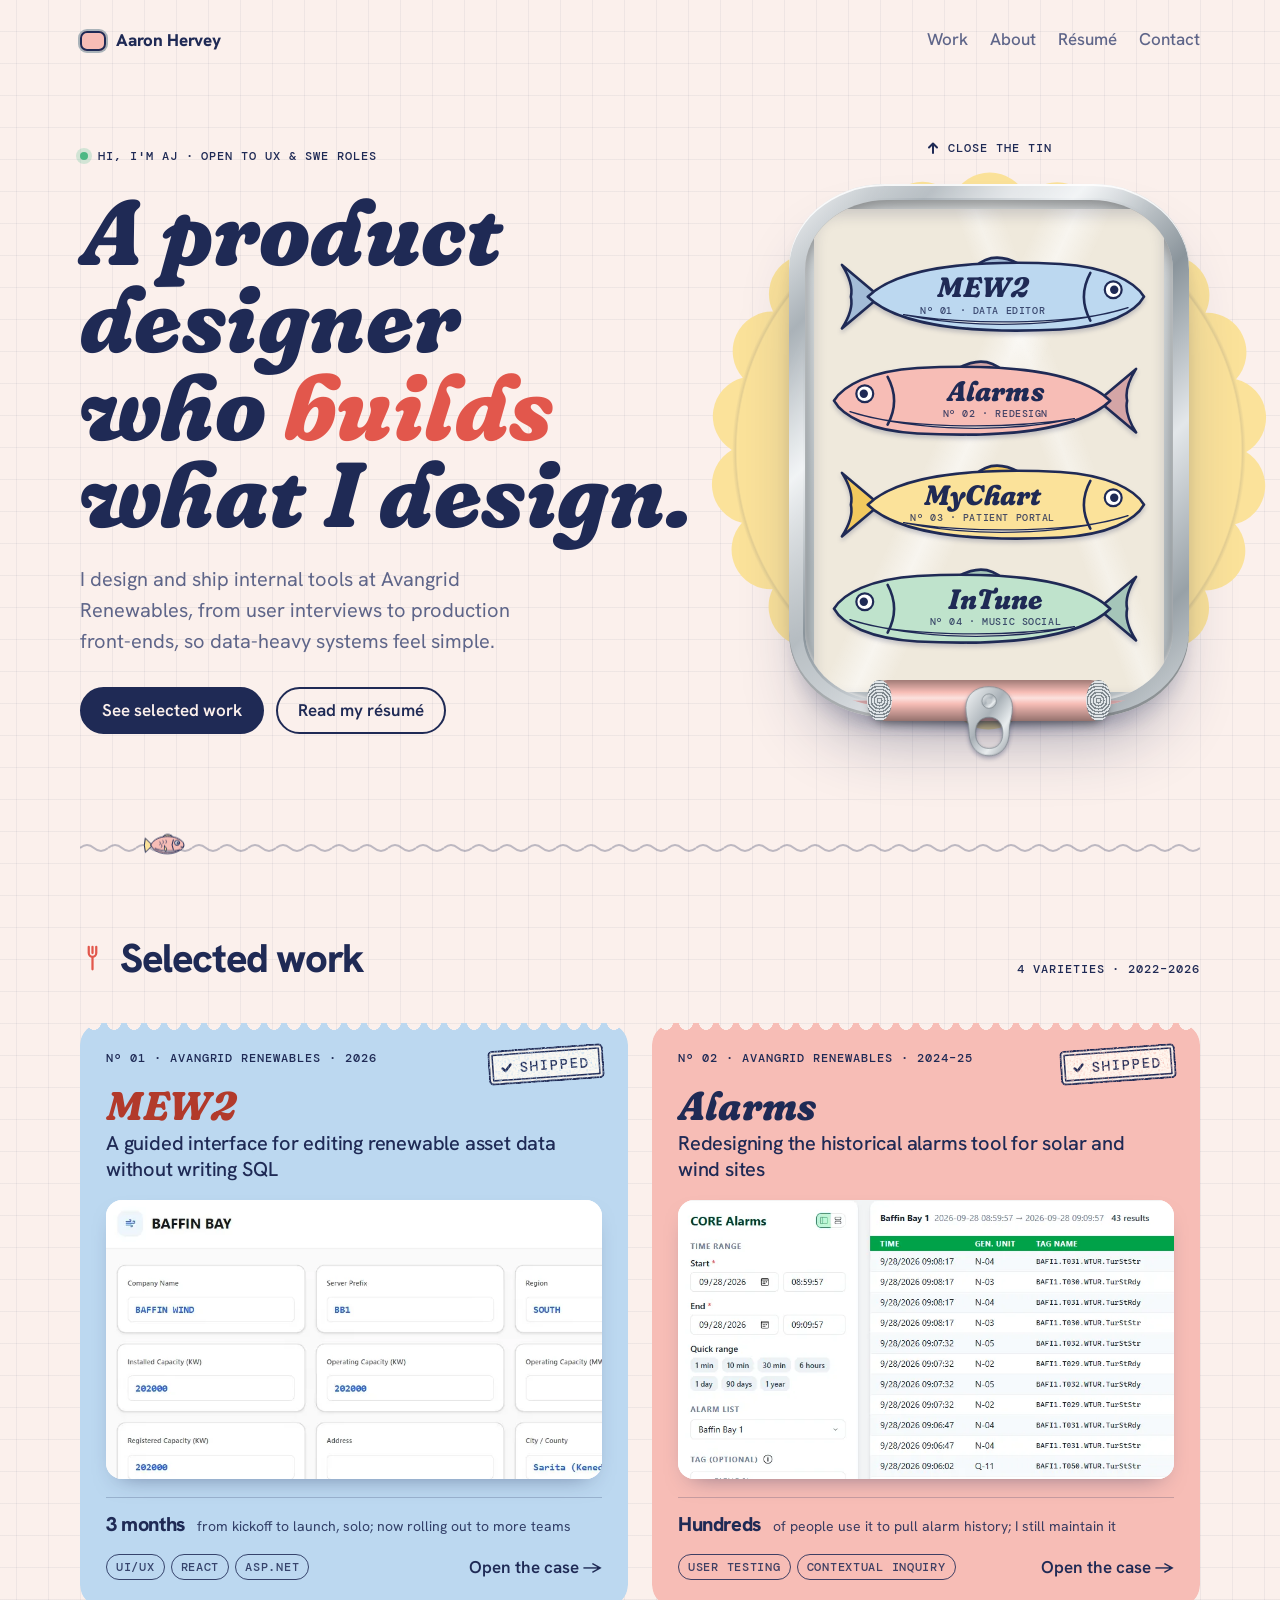
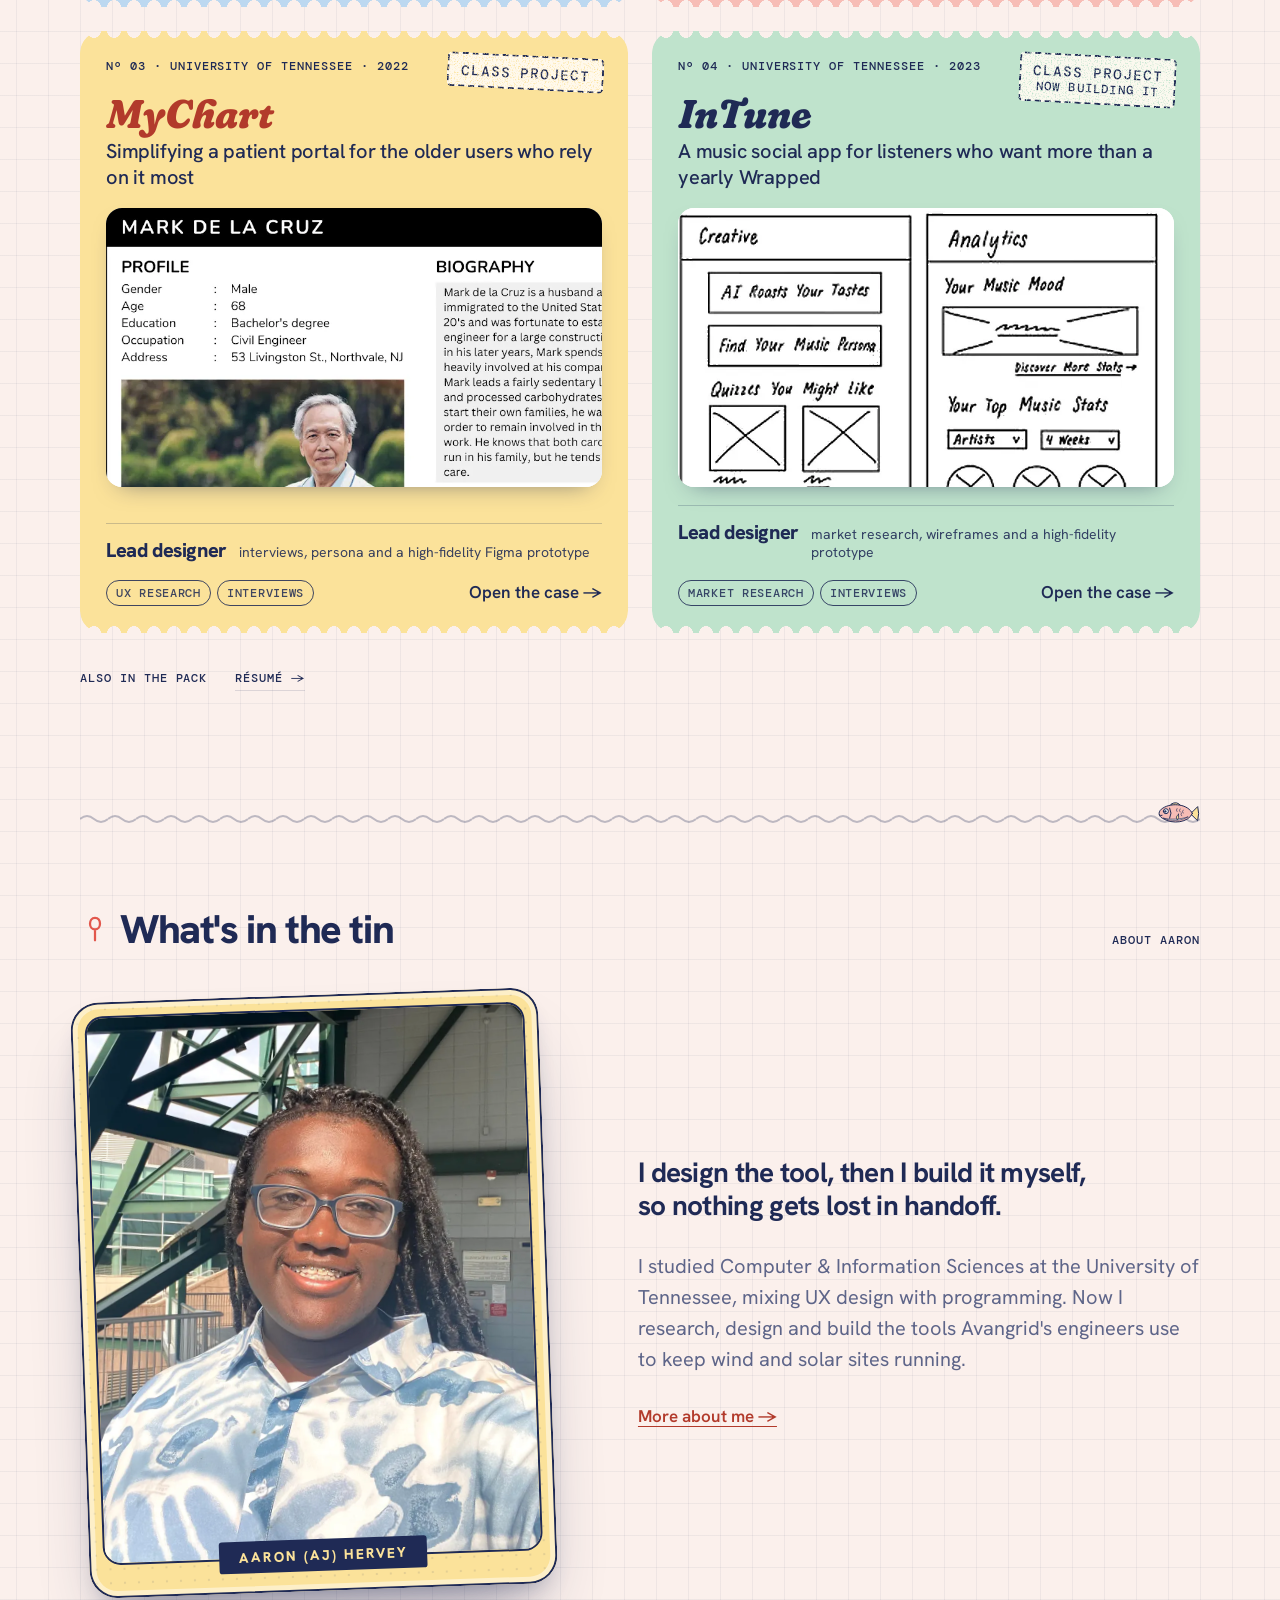
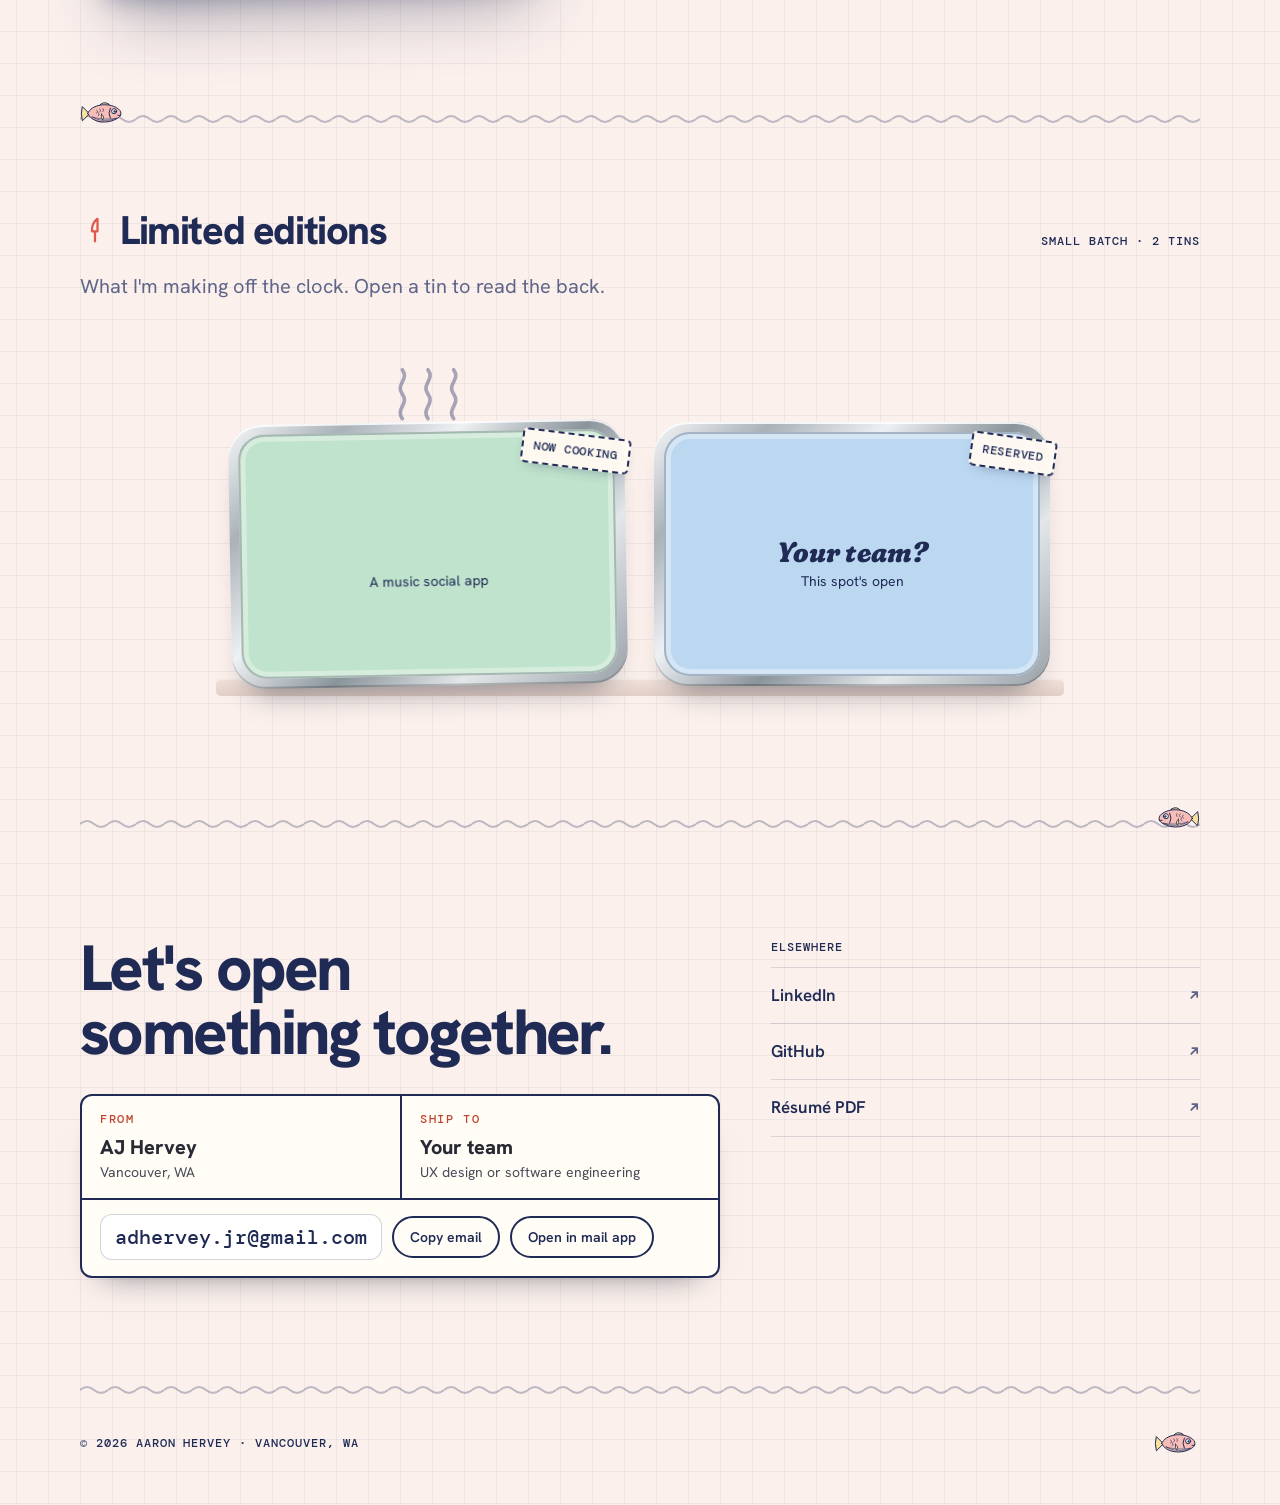
==== commit c73af15d: "Match main: drop résumé references; Limited editions keeps InTune and Your team? Co-Authored-By: Cla" ====
--- a/index.html
+++ b/index.html
@@ -202,7 +202,7 @@
       </div>
     </section>
     <section class="home-sec" id="editions">
-      <div class="sec-head"><h2><svg class="utensil" aria-hidden="true"><use href="#knife"/></svg>Limited editions</h2><span class="mono">Small batch · 3 tins</span></div>
+      <div class="sec-head"><h2><svg class="utensil" aria-hidden="true"><use href="#knife"/></svg>Limited editions</h2><span class="mono">Small batch · 2 tins</span></div>
       <p class="editions-intro">What I'm making off the clock. Open a tin to read the back.</p>
       <div class="editions">
         <article class="ed">
@@ -223,20 +223,6 @@
           </div>
         </article>
         <article class="ed">
-          <button class="mini-tin ed-tin t-pink" type="button" aria-expanded="false" aria-controls="ed-note-2" aria-label="Game dev, sealed for now. Open the tin">
-            <span class="ed-inside ed-text"><b>Tinkering in progress</b> <span class="mono">Nothing to taste yet</span></span>
-            <span class="mini-lid"><span class="lid-back"></span><span class="mono">Small batch</span><b>Game dev</b><span class="mini-sub">Side projects</span></span>
-            <span class="seal mono">Sealed for now</span>
-          </button>
-          <span class="ed-shelf" aria-hidden="true"></span>
-          <div class="ed-note" id="ed-note-2">
-            <span class="note-head mono"><span>Back of the tin</span><span>Nº 02</span></span>
-            <div class="note-body">
-              <p>Video games are how I got into computers and programming, so game dev is where I go back to play. These are side projects I tinker on, sealed until they're ready to show.</p>
-            </div>
-          </div>
-        </article>
-        <article class="ed">
           <button class="mini-tin ed-tin t-blue" type="button" aria-expanded="false" aria-controls="ed-note-3" aria-label="Your team? Reserved. Open the tin">
             <span class="ed-inside ed-text"><b>Room for one more</b> <span class="mono">Your project here</span></span>
             <span class="mini-lid"><span class="lid-back"></span><span class="mono">Reserved</span><b>Your team?</b><span class="mini-sub">This spot's open</span></span>
@@ -244,7 +230,7 @@
           </button>
           <span class="ed-shelf" aria-hidden="true"></span>
           <div class="ed-note" id="ed-note-3">
-            <span class="note-head mono"><span>Back of the tin</span><span>Nº 03</span></span>
+            <span class="note-head mono"><span>Back of the tin</span><span>Nº 02</span></span>
             <div class="note-body">
               <p>The shelf has room. I'm looking for UX design and software engineering roles where I can design for real users and build the result myself.</p>
               <a class="note-link" href="#contact">Let's talk →</a>
@@ -1286,16 +1272,6 @@
             <div class="skill-group"><b>Other</b><div class="chips"><span>JIRA</span><span>Technical support</span><span>Generative AI</span><span>Prompt engineering</span></div></div>
           </section>
           <section class="r-sec">
-            <h2>References</h2>
-            <div>
-              <div class="ref"><b>John Cawthorne</b><span>Digital Transformation Manager, Avangrid</span></div>
-              <div class="ref"><b>Daniel Madrid</b><span>Senior Software Engineer, Optum</span></div>
-              <div class="ref"><b>Crystal Nussbaum</b><span>Strategic Business Management Executive, Optum</span></div>
-              <div class="ref"><b>Carolyn Hank</b><span>Professor, University of Tennessee</span></div>
-            </div>
-            <p class="muted" style="font-size:15px">Contact details available on request.</p>
-          </section>
-          <section class="r-sec">
             <h2>Elsewhere</h2>
             <div class="r-links">
               <a href="https://www.linkedin.com/in/aahervey" target="_blank" rel="noopener">LinkedIn <span><svg class="ico" aria-hidden="true" focusable="false"><use href="#i-out"/></svg></span></a>
--- a/styles.css
+++ b/styles.css
@@ -467,7 +467,7 @@
 
 /* ---------- limited editions: three tins on a shelf; opening one lifts the lid and shows the back of the tin ---------- */
 .editions-intro{color:var(--muted);font-size:18px;margin:-24px 0 120px;max-width:52ch}
-.editions{display:grid;grid-template-columns:repeat(3,minmax(0,1fr));grid-template-rows:auto auto auto;column-gap:28px}
+.editions{display:grid;grid-template-columns:repeat(2,minmax(0,1fr));grid-template-rows:auto auto auto;column-gap:28px;max-width:820px;margin-inline:auto}
 .ed{display:grid;grid-row:span 3;grid-template-rows:subgrid;min-width:0}
 .mini-tin{position:relative;z-index:1;display:block;width:100%;aspect-ratio:3/2;border-radius:34px;padding:10px;border:0;font:inherit;color:inherit;text-align:center;cursor:pointer;
   perspective:900px;perspective-origin:50% 0;
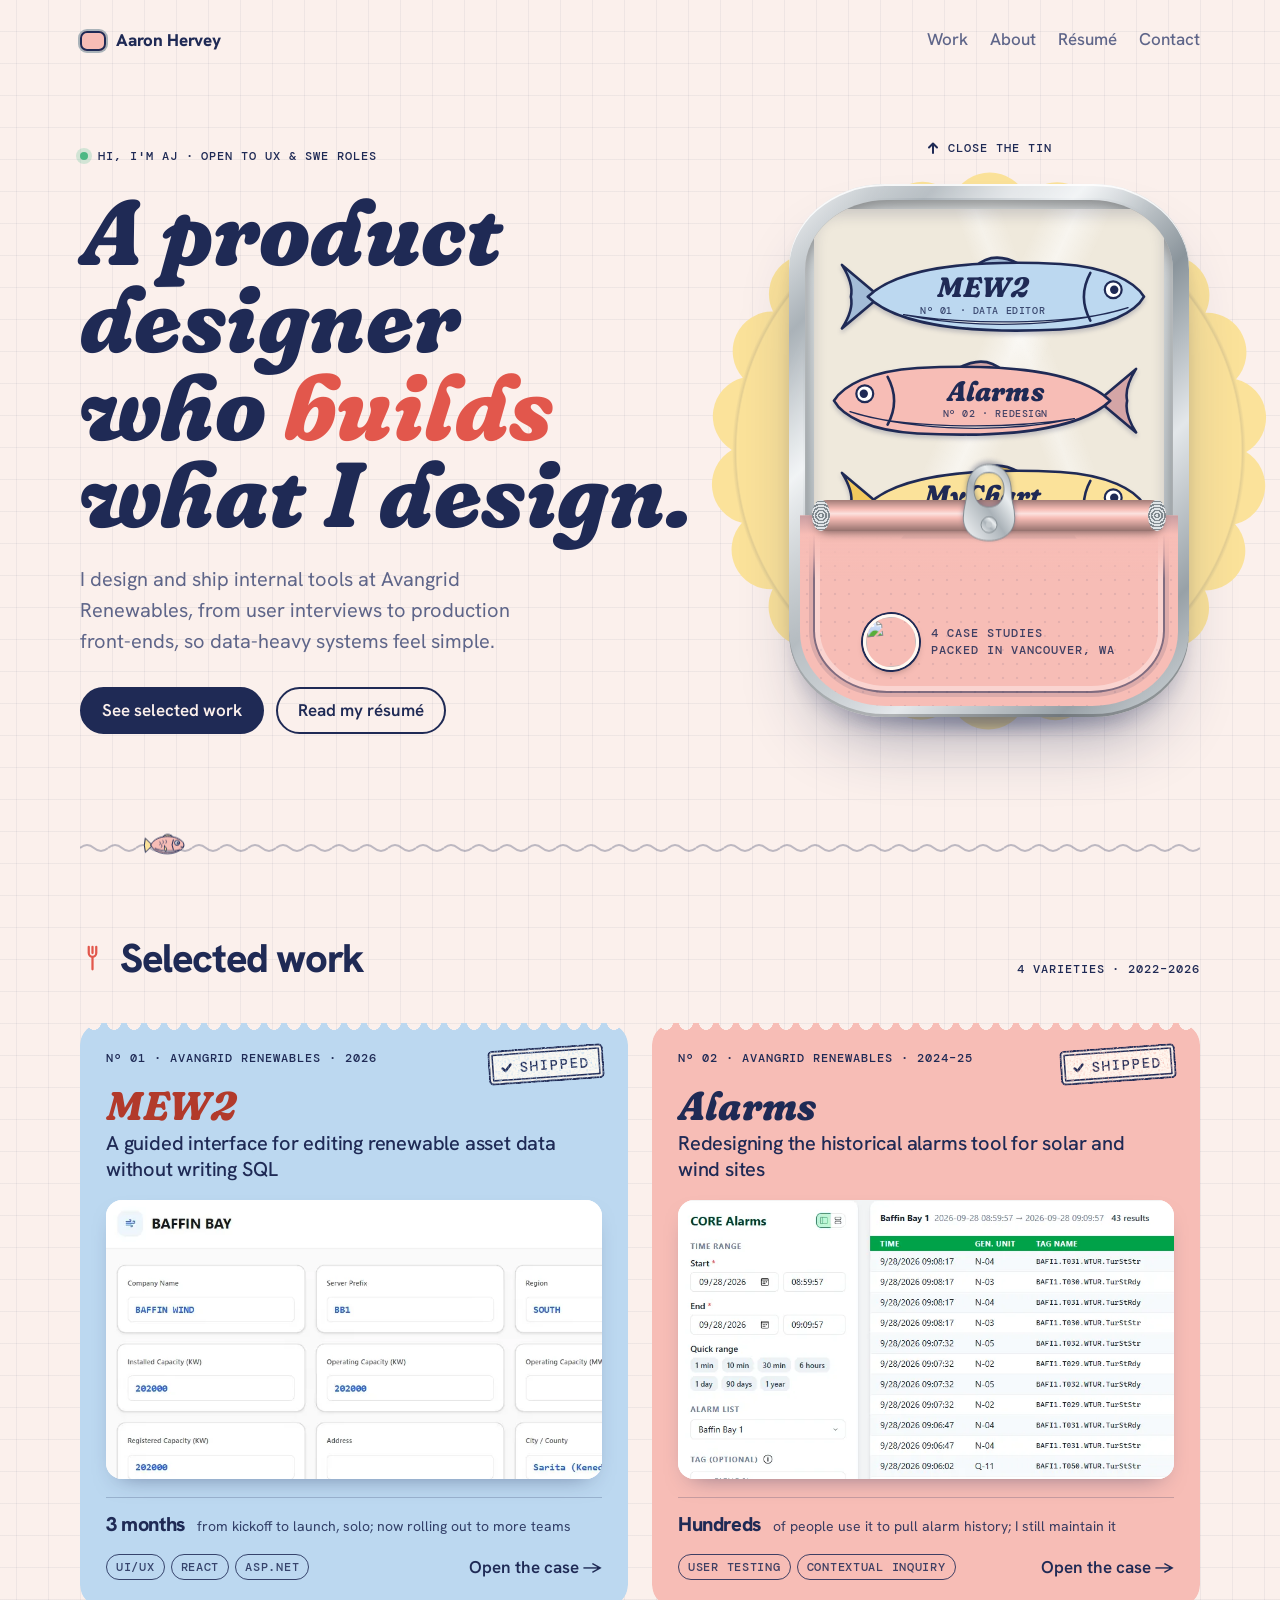
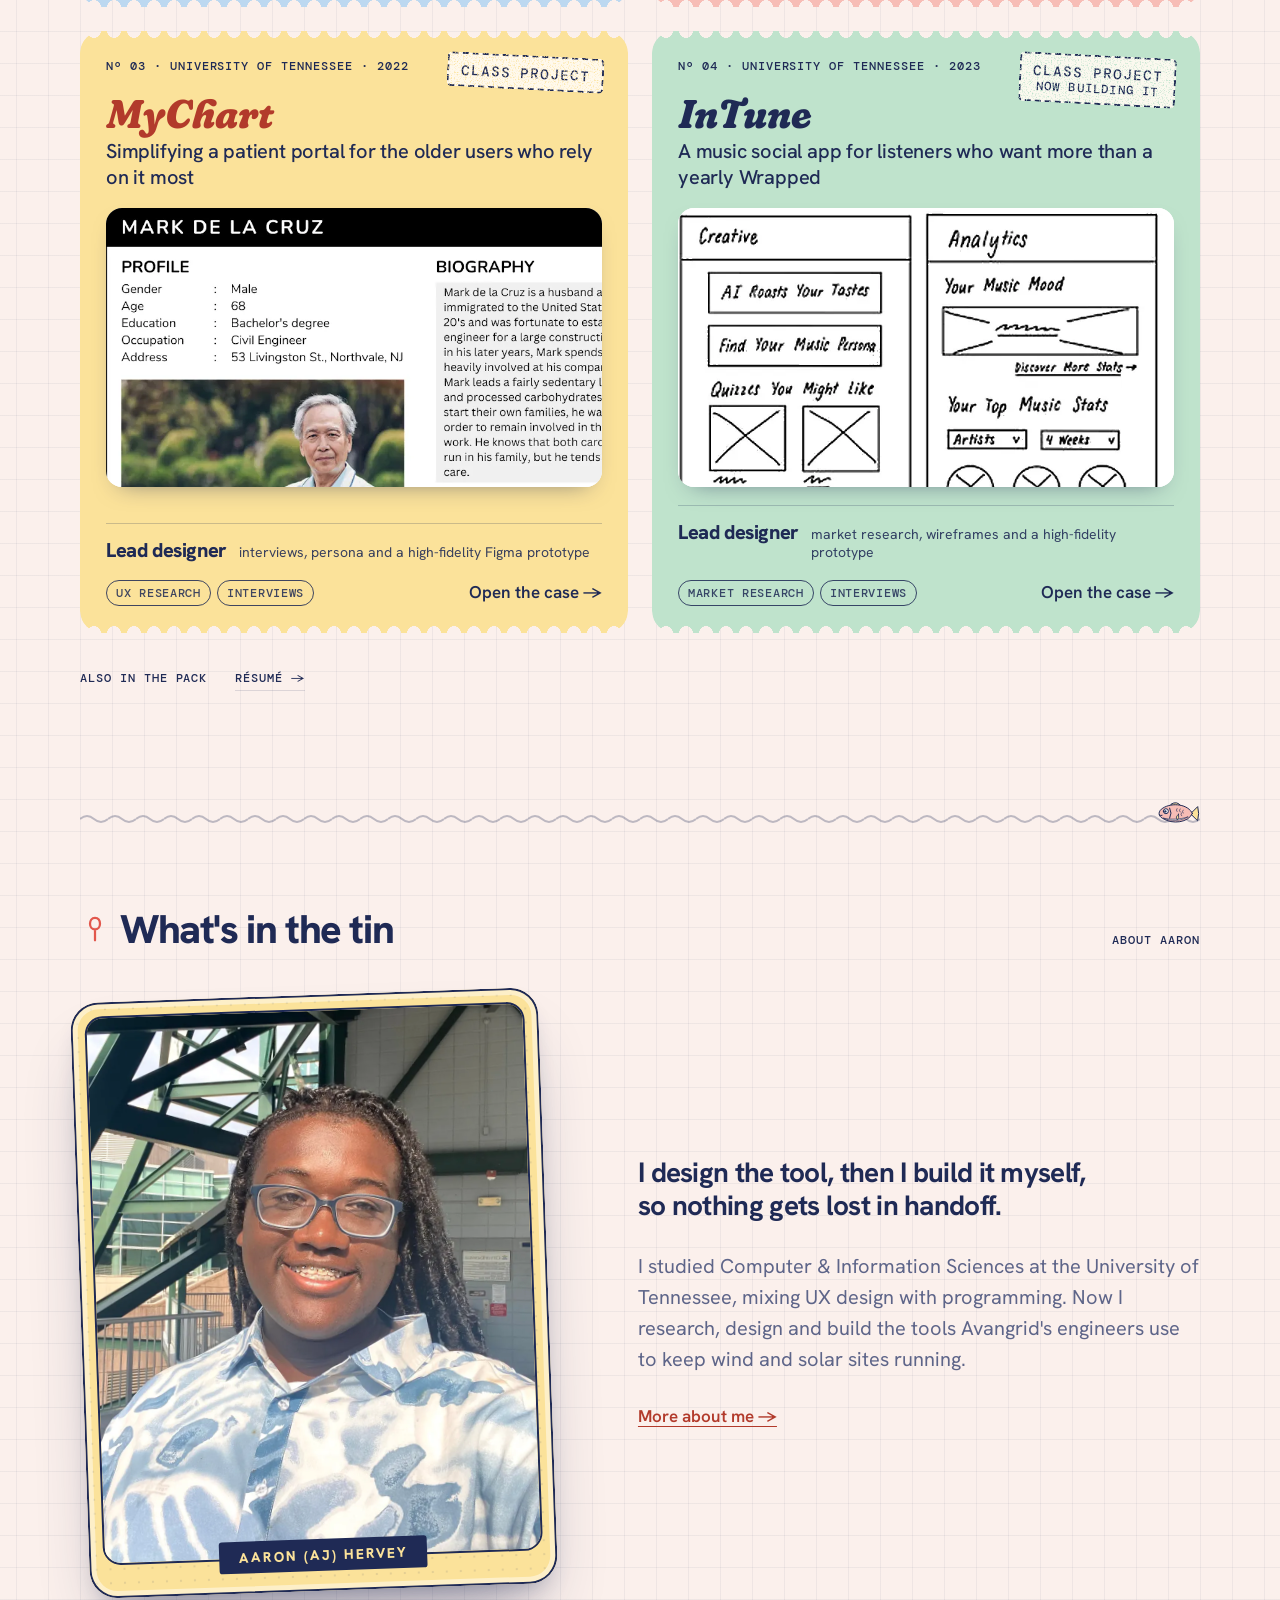
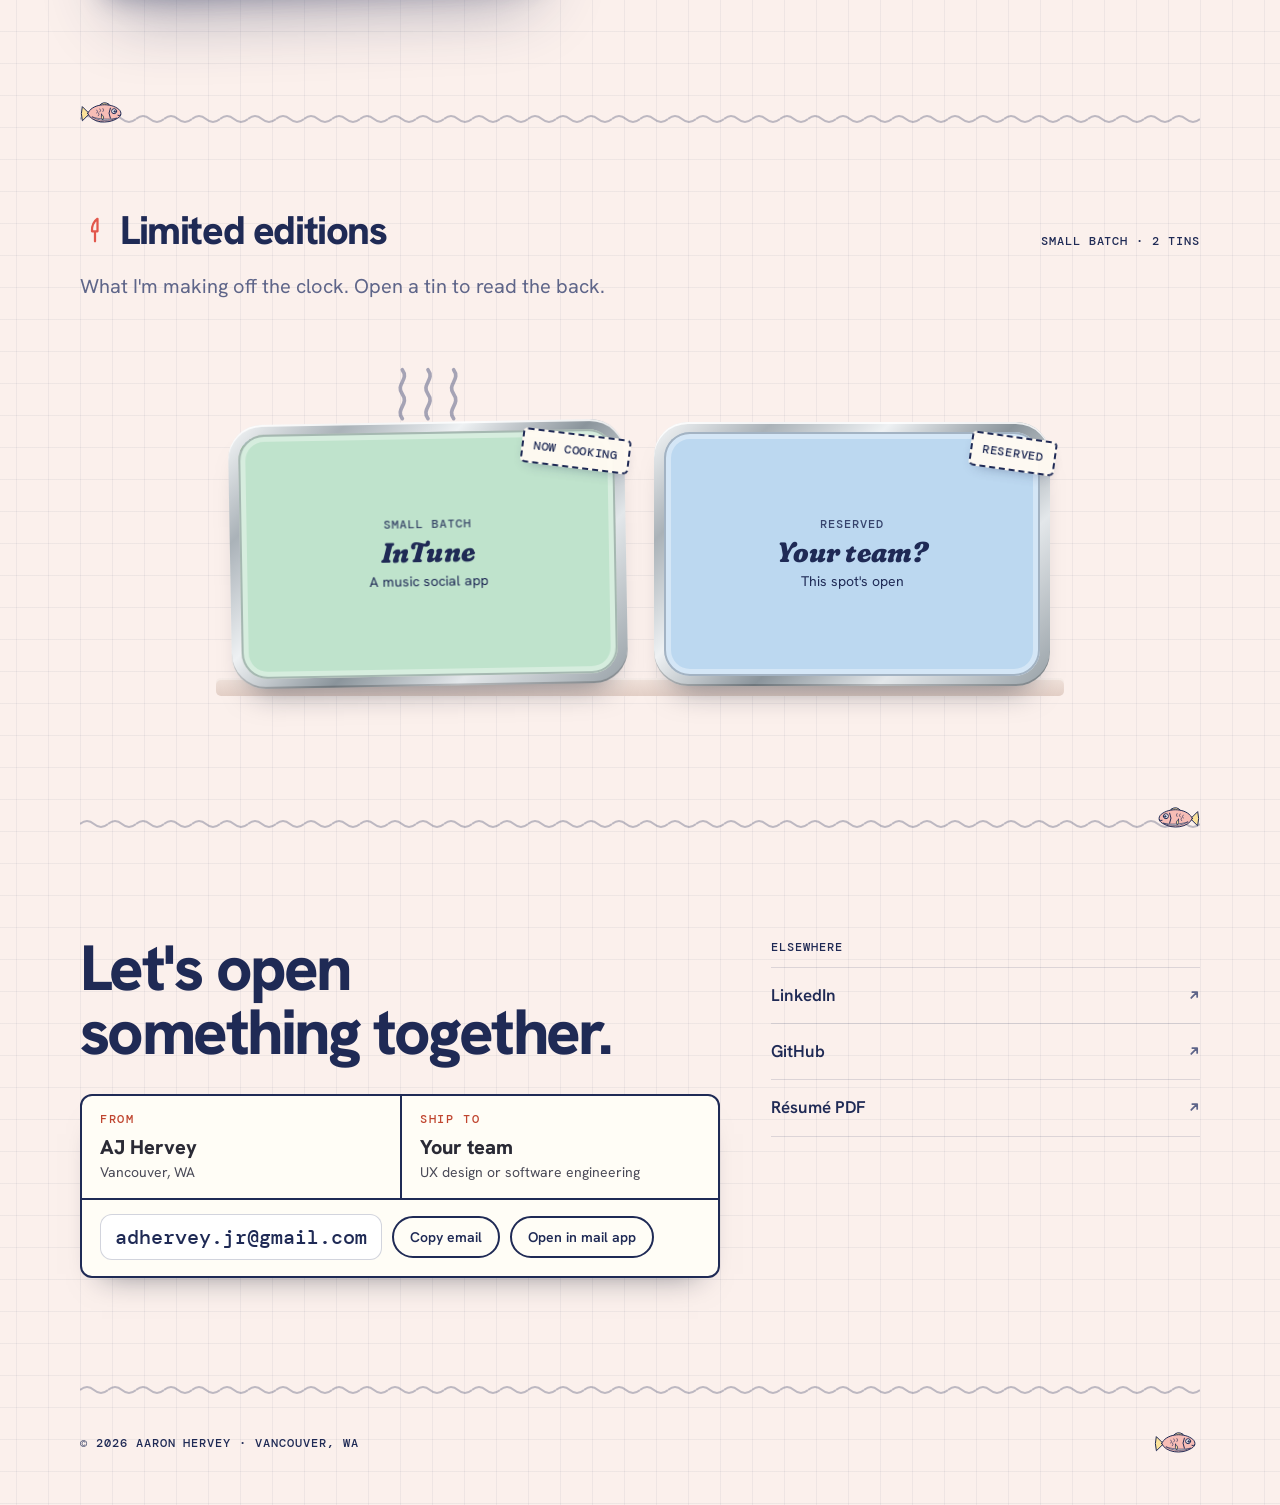
==== commit edb9ef2d: "Redesign: the catch hero, argued case studies, pantry About page, stronger tin theme Merges the rede" ====
--- a/index.html
+++ b/index.html
@@ -32,10 +32,10 @@
 var s=document.createElement('style');s.id='route-boot';
 s.textContent='[data-view="home"]{display:none!important}[data-view="'+h+'"][hidden]{display:block!important}';
 document.head.appendChild(s)})();</script>
-<link rel="stylesheet" href="styles.css?v=202610060916">
-<link rel="stylesheet" href="theme-pastel.css?v=202610060916">
-<link rel="stylesheet" href="case-visuals.css?v=202610051900">
-<link rel="stylesheet" href="type.css?v=202610060100">
+<link rel="stylesheet" href="styles.css?v=202610060929">
+<link rel="stylesheet" href="theme-pastel.css?v=202610060929">
+<link rel="stylesheet" href="case-visuals.css?v=202610060929">
+<link rel="stylesheet" href="type.css?v=202610060929">
 </head>
 <body>
 <a class="skip" href="#main">Skip to content</a>
@@ -1355,6 +1355,6 @@
   <ol class="sheet-list" id="toc-sheet-list"></ol>
 </dialog>
 
-<script src="app.js?v=202610060916"></script>
+<script src="app.js?v=202610060929"></script>
 </body>
 </html>
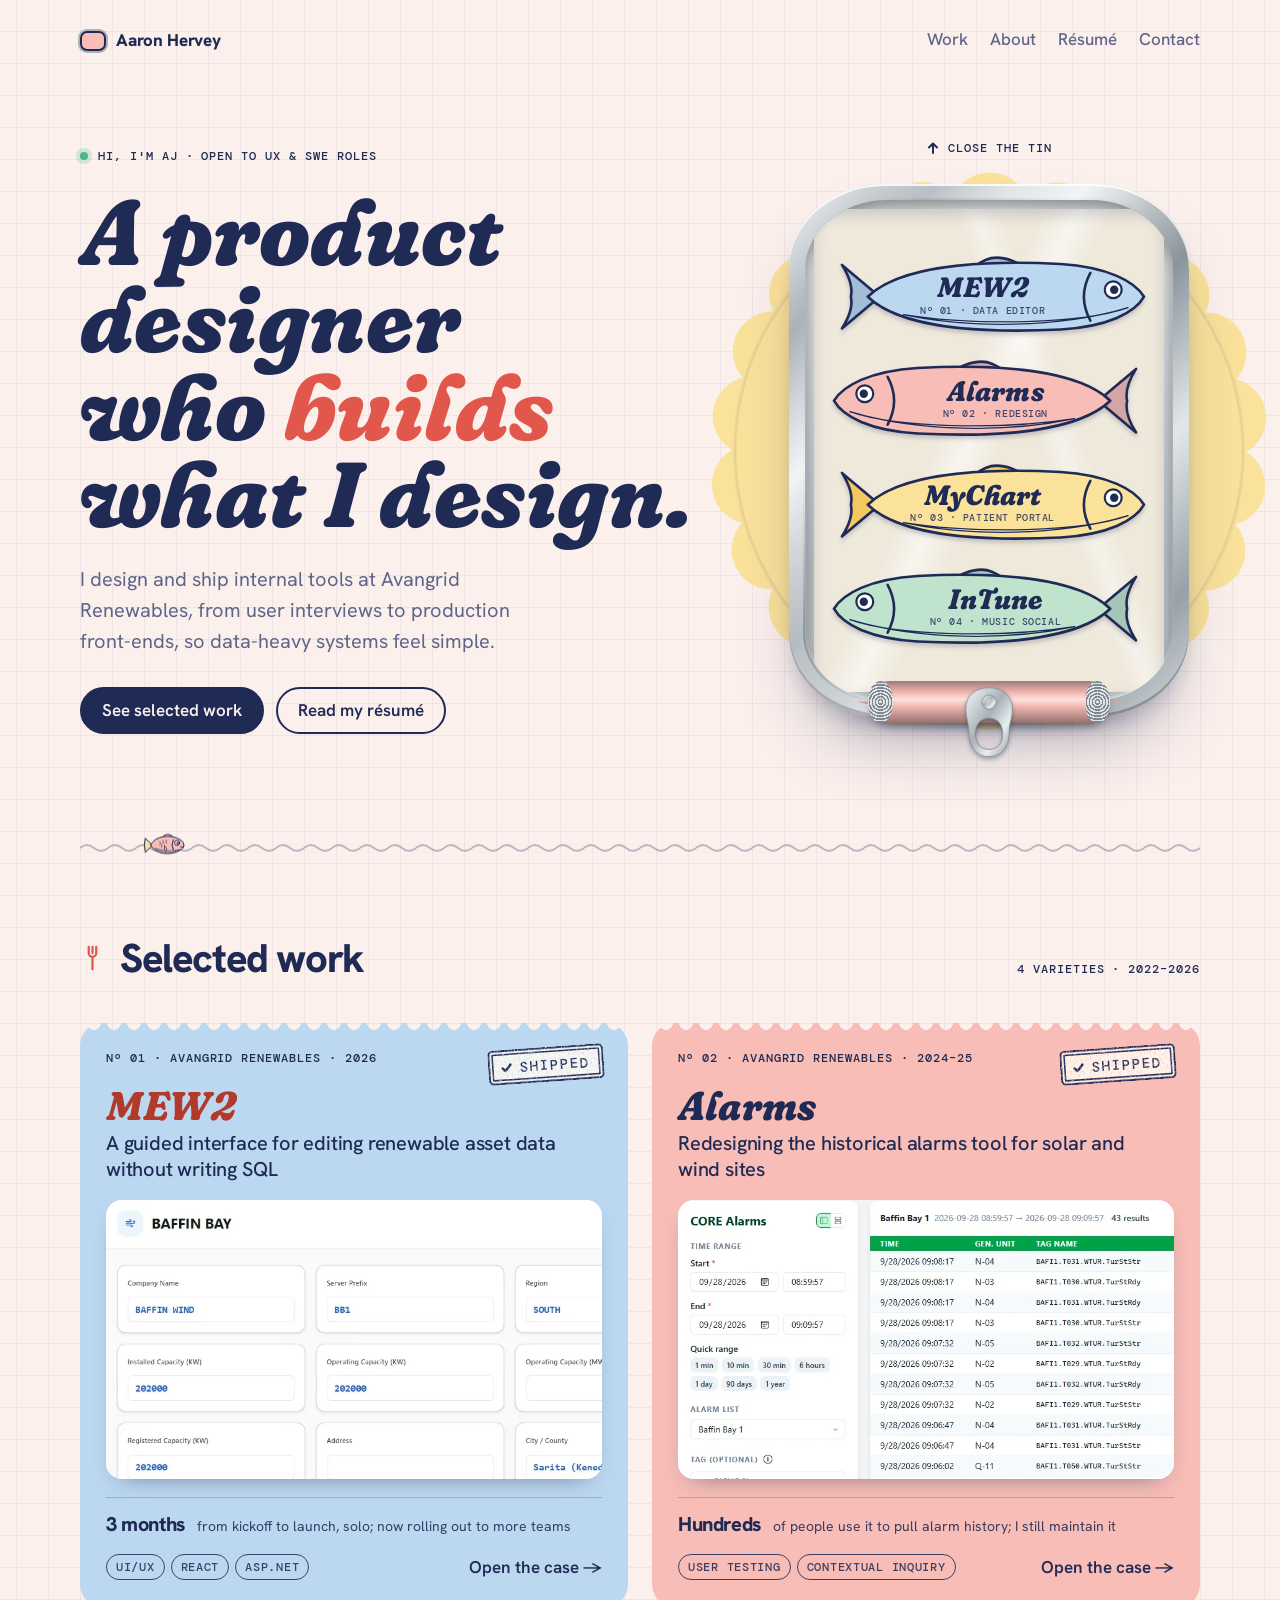
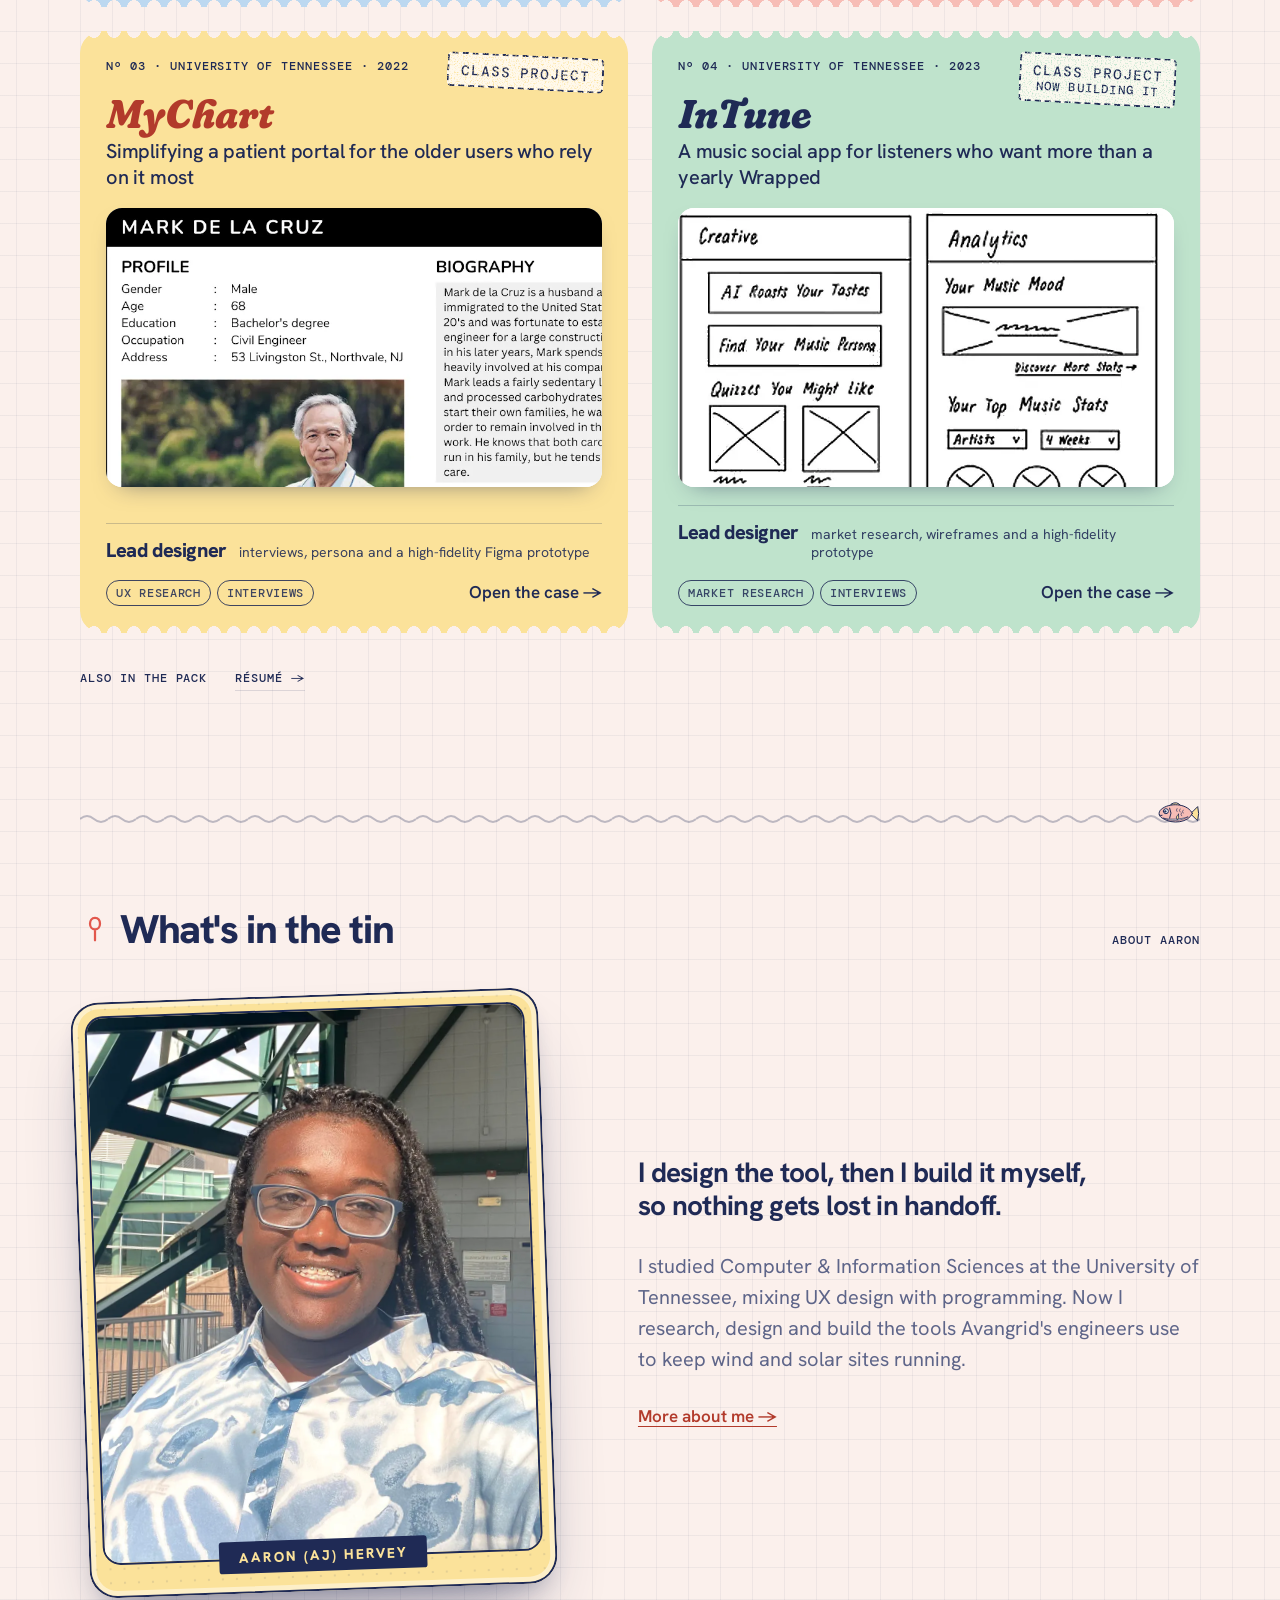
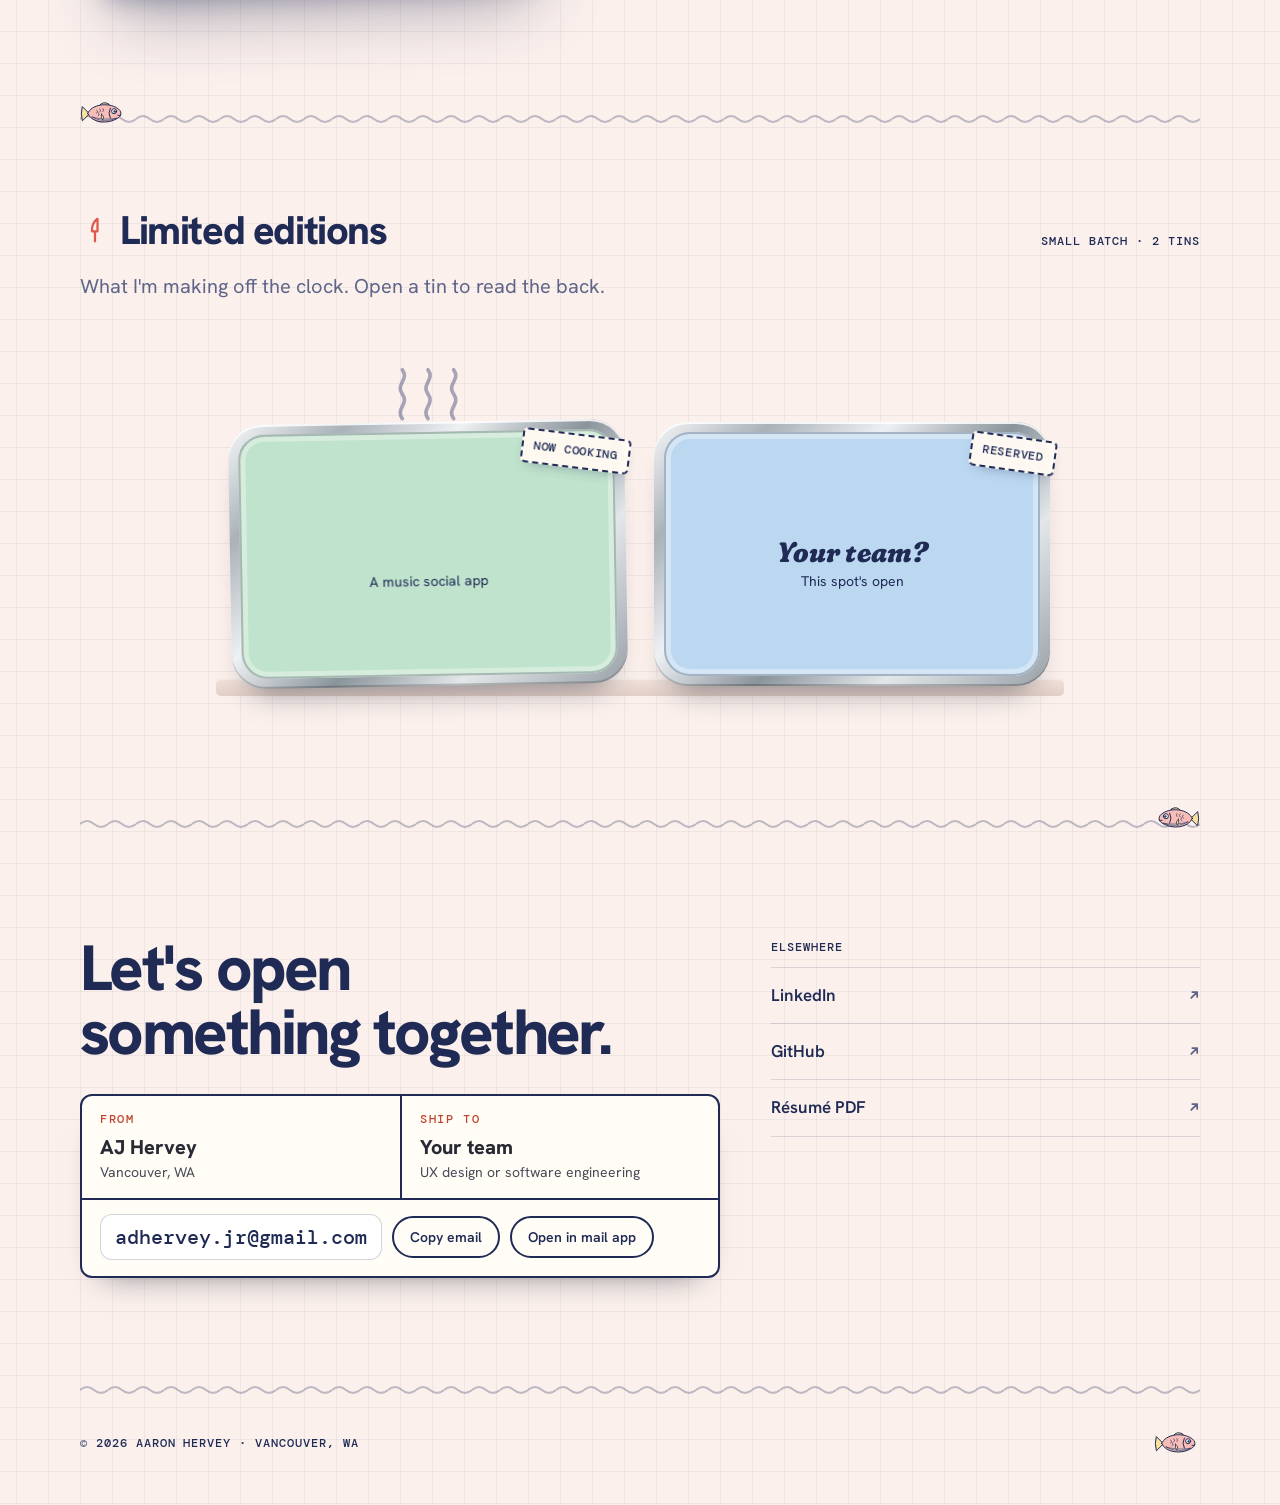
==== commit bb852f51: "Add TL;DR blocks to the MyChart and InTune case studies All four case studies now open with the same" ====
--- a/index.html
+++ b/index.html
@@ -625,6 +625,17 @@
     <div class="case-body">
       <aside class="toc" aria-label="Contents"><span class="mono">Contents</span></aside>
       <div>
+        <section class="case-sec" data-toc="TL;DR">
+          <h2>TL;DR</h2>
+          <div class="tldr">
+            <div class="tldr-grid">
+              <div><span class="tag t-pain">The pain</span><p>Patients who rely on MyChart most, mostly 40 or older, got lost in layers of sub-menus, and the dashboard felt random.</p></div>
+              <div><span class="tag t-did">What I did</span><p>Lead designer on a course team: I recruited participants and built the high-fidelity prototype. Together we rebuilt navigation around bottom tabs and a dashboard about you.</p></div>
+              <div><span class="tag t-result">The result</span><p>A high-fidelity Figma prototype in ten weeks. Not yet user-tested; the test plan is below.</p></div>
+            </div>
+          </div>
+        </section>
+
         <section class="case-sec" data-toc="The tension">
           <h2>The tension</h2>
           <div class="problem">
@@ -756,6 +767,17 @@
     <div class="case-body">
       <aside class="toc" aria-label="Contents"><span class="mono">Contents</span></aside>
       <div>
+        <section class="case-sec" data-toc="TL;DR">
+          <h2>TL;DR</h2>
+          <div class="tldr">
+            <div class="tldr-grid">
+              <div><span class="tag t-pain">The pain</span><p>Listeners loved Wrapped, but real insight came once a year, and Last.fm had the depth with almost no social side.</p></div>
+              <div><span class="tag t-did">What I did</span><p>Lead designer on a team of three: I led the high-fidelity prototype, the logo and design references; we surveyed listeners and sketched wireframes together.</p></div>
+              <div><span class="tag t-result">The result</span><p>A high-fidelity Figma prototype of year-round stats and artist communities. Not yet tested with users; I'm now developing it into a real app.</p></div>
+            </div>
+          </div>
+        </section>
+
         <section class="case-sec" data-toc="The tension">
           <h2>The tension</h2>
           <div class="problem">
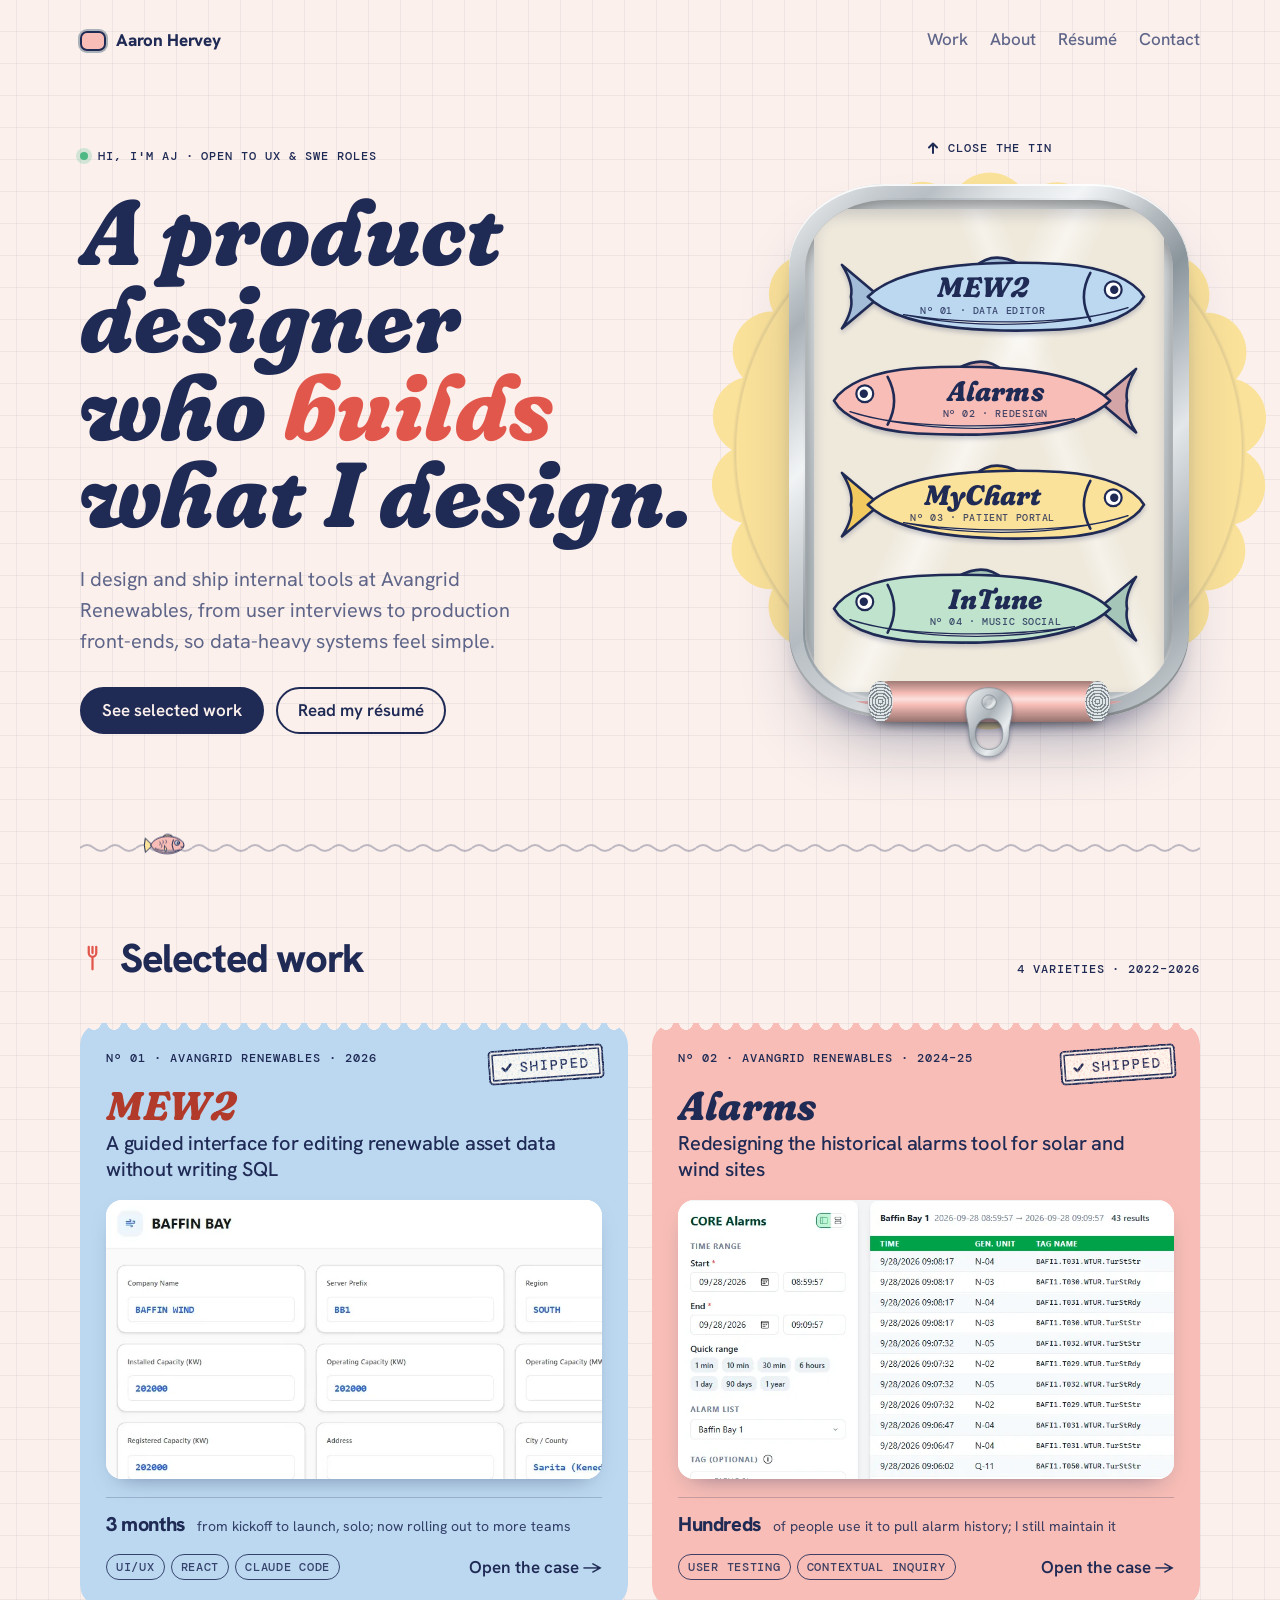
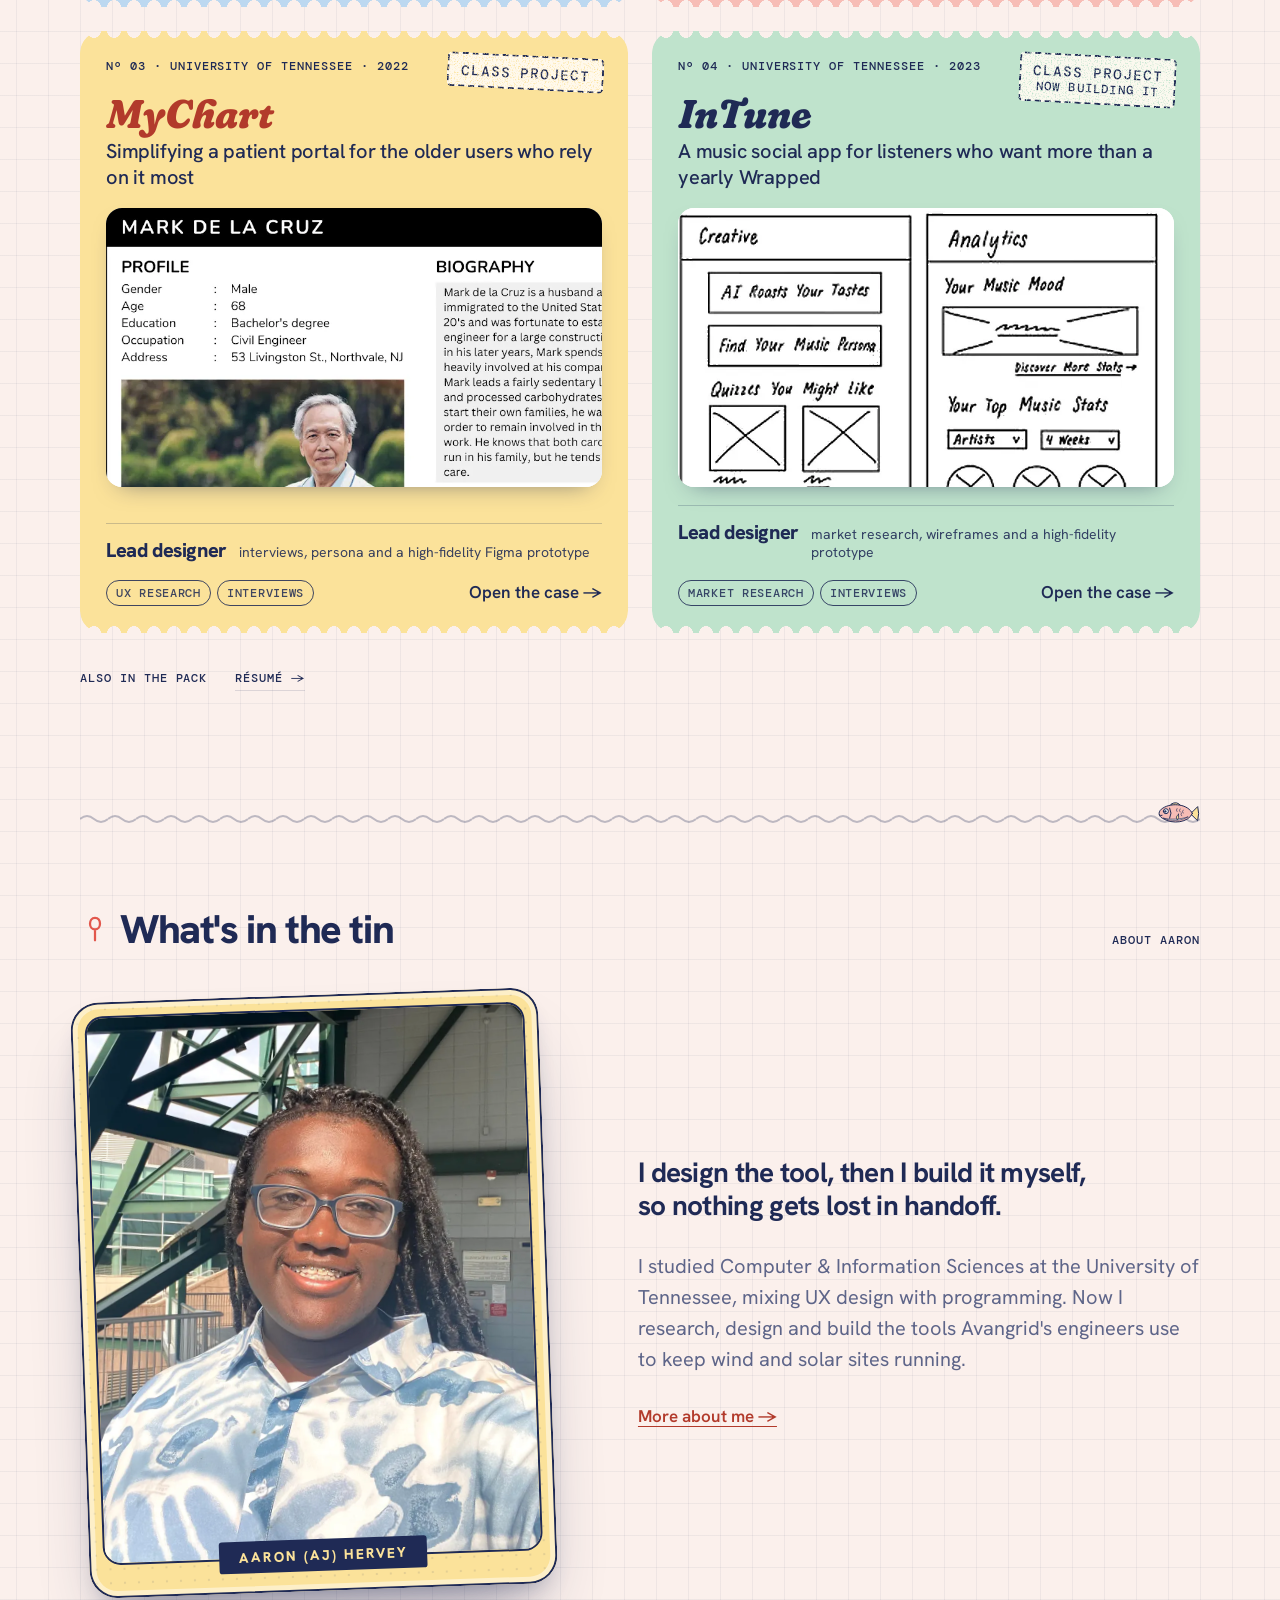
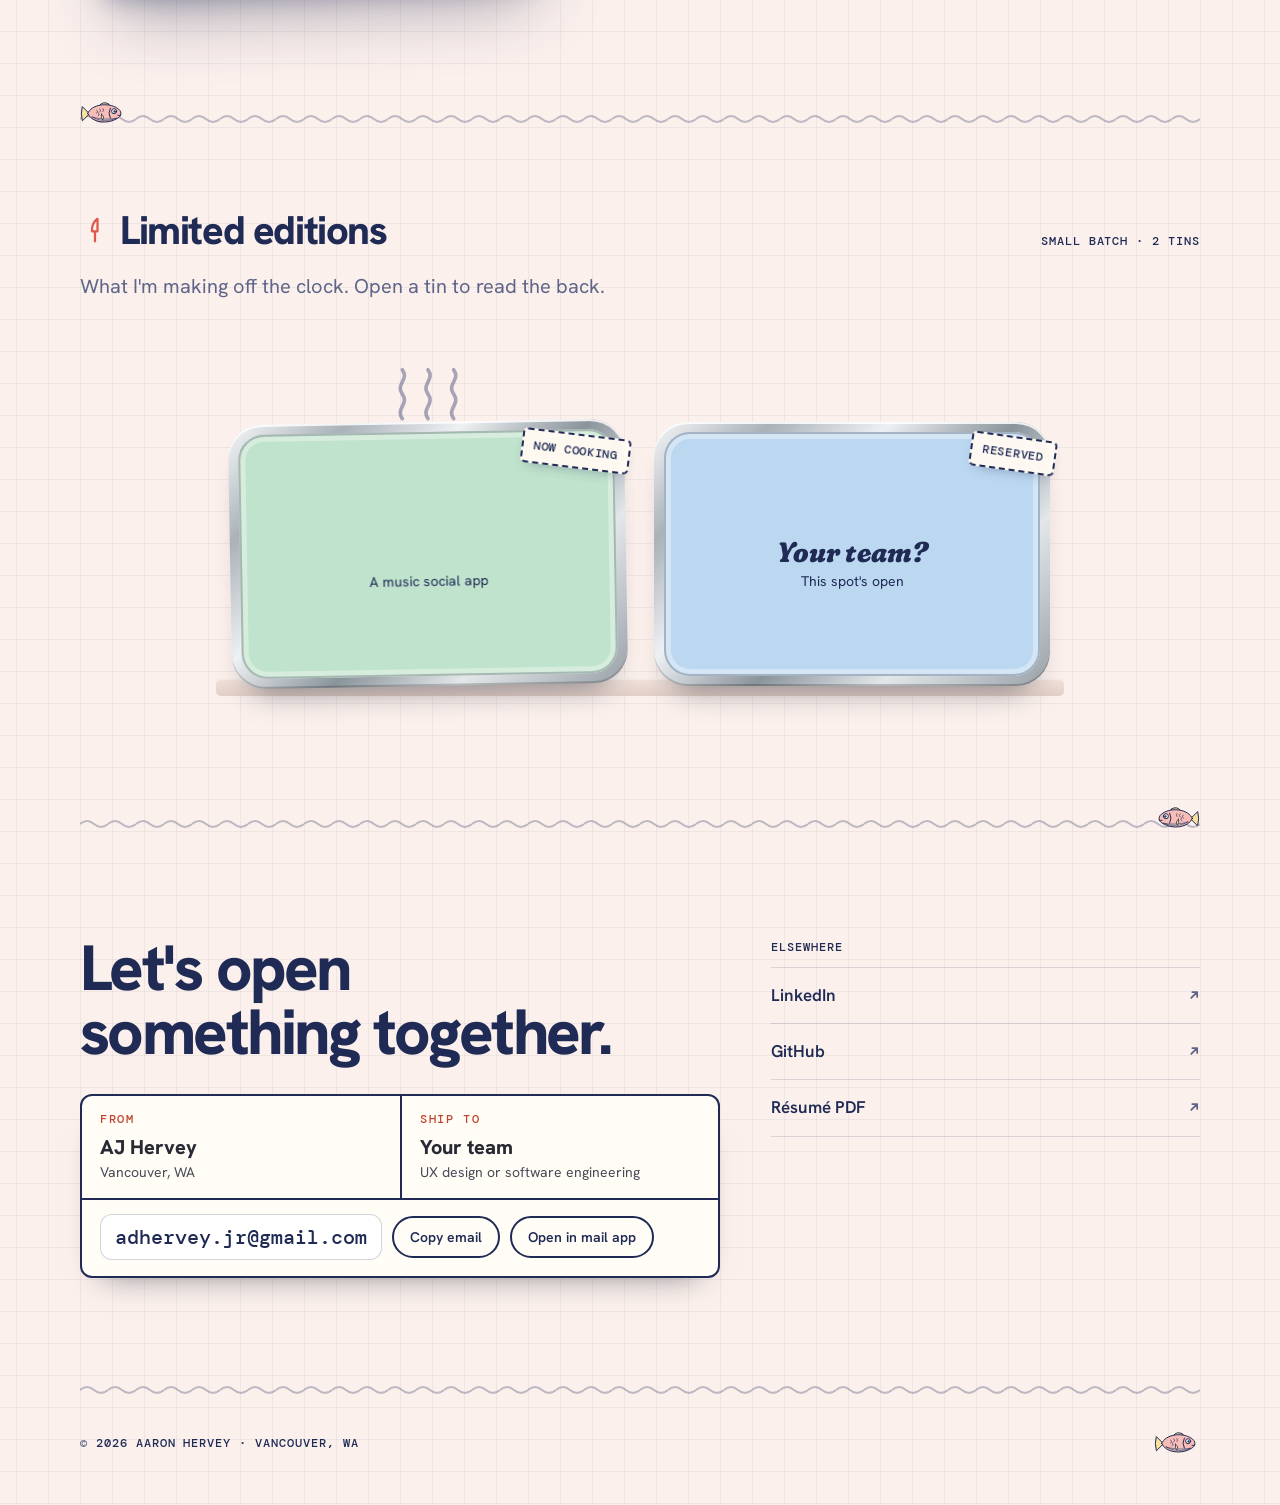
==== commit a54db1a6: "MEW2: disclose how Claude and Claude Code were used Adds a Building with Claude section (what Claude" ====
--- a/index.html
+++ b/index.html
@@ -155,7 +155,7 @@
           <div class="thumb"><img src="img/card_mew2.webp" alt="MEW2 close-up: the Baffin Bay site record with editable fields for company name, server prefix, region and capacity" loading="lazy" width="800" height="450" decoding="async"></div>
           <span class="ink-stamp is-shipped">Shipped</span>
           <div class="result"><strong>3 months</strong><span>from kickoff to launch, solo; now rolling out to more teams</span></div>
-          <div class="v-foot"><div class="tags"><span>UI/UX</span><span>React</span><span>ASP.NET</span></div><b>Open the case →</b></div>
+          <div class="v-foot"><div class="tags"><span>UI/UX</span><span>React</span><span>Claude Code</span></div><b>Open the case →</b></div>
         </a>
         <a class="variety v-red" href="#oracle">
           <span class="mono"><span class="nw">Nº 02</span> · <span class="nw">Avangrid Renewables</span> · <span class="nw">2024–25</span></span>
@@ -259,10 +259,10 @@
       </figure>
     </header>
     <dl class="glance recipe-glance">
-      <div><dt>Role <span class="rx" aria-hidden="true">chef</span></dt><dd>Designer &amp; developer (solo)</dd></div>
+      <div><dt>Role <span class="rx" aria-hidden="true">chef</span></dt><dd>Designer &amp; developer (solo), building with Claude Code</dd></div>
       <div><dt>Timeline <span class="rx" aria-hidden="true">prep time</span></dt><dd>June – August 2026</dd></div>
       <div><dt>Team <span class="rx" aria-hidden="true">kitchen crew</span></dt><dd>My manager, standing in for future users</dd></div>
-      <div><dt>Tools <span class="rx" aria-hidden="true">utensils</span></dt><dd>React, Chakra UI, ASP.NET, Entity Framework, SQL Server</dd></div>
+      <div><dt>Tools <span class="rx" aria-hidden="true">utensils</span></dt><dd>Claude, Claude Code, React, Chakra UI, ASP.NET, Entity Framework, SQL Server</dd></div>
     </dl>
     <div class="case-body">
       <aside class="toc" aria-label="Contents"><span class="mono">Contents</span></aside>
@@ -272,7 +272,7 @@
           <div class="tldr">
             <div class="tldr-grid">
               <div><span class="tag t-pain">The pain</span><p>Creating an asset meant writing SQL by hand in SSMS, so only people comfortable with SQL could keep the inventory current.</p></div>
-              <div><span class="tag t-did">What I did</span><p>Solo designer and developer: two-column browsing, validated forms and a review step before every commit.</p></div>
+              <div><span class="tag t-did">What I did</span><p>Solo designer and developer: two-column browsing, validated forms and a review step before every commit, built with Claude Code from my requirements.</p></div>
               <div><span class="tag t-result">The result</span><p>Launched to our team three months after kickoff; now rolling out to more teams.</p></div>
             </div>
           </div>
@@ -316,7 +316,7 @@
               <figcaption class="sr-only">The Farms view, numbered to match the list.</figcaption>
             </figure>
             <div class="dec-foot">
-              <div class="turn"><span class="mono">Option I rejected</span><h3>Finder-style columns that keep opening</h3><p>The dashboards I studied on Dribbble and Contra lean on a hierarchy sidebar, and Miller columns can nest as deep as the data. I capped MEW2 at two so it never sprawls.</p></div>
+              <div class="turn"><span class="mono">Option I rejected</span><h3>Finder-style columns that keep opening</h3><p>My first prototype used Miller columns, which nest as deep as the data. I gave it to Claude for other layout ideas, weighed them against the hierarchy sidebars I'd studied on Dribbble and Contra, and capped MEW2 at two columns so it never sprawls.</p></div>
             </div>
           </div>
 
@@ -362,6 +362,21 @@
               <div class="fr-stage"><button class="shot" type="button" aria-describedby="m3-key" data-caption="Decision 03: reviewing three pending changes side by side before committing them."><img src="img/mew2_9c.webp" alt="Review pending changes: three Baffin Bay fields, each with its current value in red beside the draft value in green, and a 3 pending counter in the header" loading="lazy" width="1600" height="709" decoding="async"></button><span class="pt" id="m3-p1" tabindex="0" role="img" aria-label="Pin 1 on the screenshot" aria-describedby="m3-c1" style="--x:83.42%;--y:5.76%;--dx:-40;--dy:0"><b aria-hidden="true">1</b></span><span class="pt" id="m3-p2" tabindex="0" role="img" aria-label="Pin 2 on the screenshot" aria-describedby="m3-c2" style="--x:71.43%;--y:44.71%;--dx:-50;--dy:0"><b aria-hidden="true">2</b></span><span class="pt" id="m3-p3" tabindex="0" role="img" aria-label="Pin 3 on the screenshot" aria-describedby="m3-c3" style="--x:94.68%;--y:32.94%;--dx:-36;--dy:0"><b aria-hidden="true">3</b></span></div>
               <figcaption class="sr-only">The pending-changes review, numbered to match the list.</figcaption>
             </figure>
+            <div class="dec-foot">
+              <div class="turn t-fb"><span class="mono">What changed the design</span><h3>Claude's code dropped data without a word</h3><p>Claude Code's save logic wasn't storing some attributes, so they disappeared without telling the user. I caught it and wrote the fix myself. It's why "nothing changes silently" covers failures too, not just edits.</p></div>
+            </div>
+          </div>
+        </section>
+
+        <section class="case-sec" data-toc="Building with Claude">
+          <h2>Building with Claude</h2>
+          <p class="dec-intro">I wrote little of MEW2's code by hand. Claude Code wrote most of it from my requirements; the design calls, the testing and catching what it got wrong were mine.</p>
+          <div class="tldr">
+            <div class="tldr-grid">
+              <div><span class="tag t-pain">Claude did</span><p>Suggested layouts from my Miller-column prototype in the Claude app. In Claude Code, built the React prototype and the Entity Framework connection to SQL Server.</p></div>
+              <div><span class="tag t-did">I did</span><p>Chose the layout and set specific requirements, like edits staying pending drafts until reviewed. Reworked much of the visual design, where Claude didn't have an eye for it.</p></div>
+              <div><span class="tag t-result">How I checked</span><p>Tested on dummy data first, confirmed in SSMS that records were created and updated correctly, then switched the connections to our SQL database myself.</p></div>
+            </div>
           </div>
         </section>
 
@@ -395,6 +410,7 @@
             <div class="rc-meta"><span>Order</span><span>Nº 01 · MEW2</span><span>Date</span><span>Aug 2026</span><span>Cashier</span><span>Aaron</span></div>
             <ul class="rc-items">
               <li><span class="rc-line"><span>Entity Framework</span><span>Learned</span></span><span class="rc-note">The CORE Alarms build gave me a head start.</span></li>
+              <li><span class="rc-line"><span>Claude Code</span><span>Supervised</span></span><span class="rc-note">It wrote most of the code. I checked it and fixed what it dropped.</span></li>
             </ul>
             <p class="rc-sub">Backordered</p>
             <ul class="rc-items">
@@ -1211,7 +1227,7 @@
               <p class="role-sub">Designs and builds custom applications in React, C# and Node.js</p>
               <ul>
                 <li>Build custom applications in React, C# and Node.js on the ROADS team (Remote Operations, Application, Development &amp; SCADA), writing SQL to bring database data into them.</li>
-                <li>Designed and built <a href="#mew2">MEW2</a>, a guided interface for editing renewable asset data without SQL.</li>
+                <li>Designed <a href="#mew2">MEW2</a>, a guided interface for editing renewable asset data without SQL, and built it with Claude Code, checking its database writes in SSMS.</li>
                 <li>Brought AI and LLM tools into the development process to ship commits and bug fixes faster.</li>
                 <li>Answer JIRA tickets, provide technical support and take on-call shifts triaging issues across renewable infrastructure.</li>
               </ul></div>
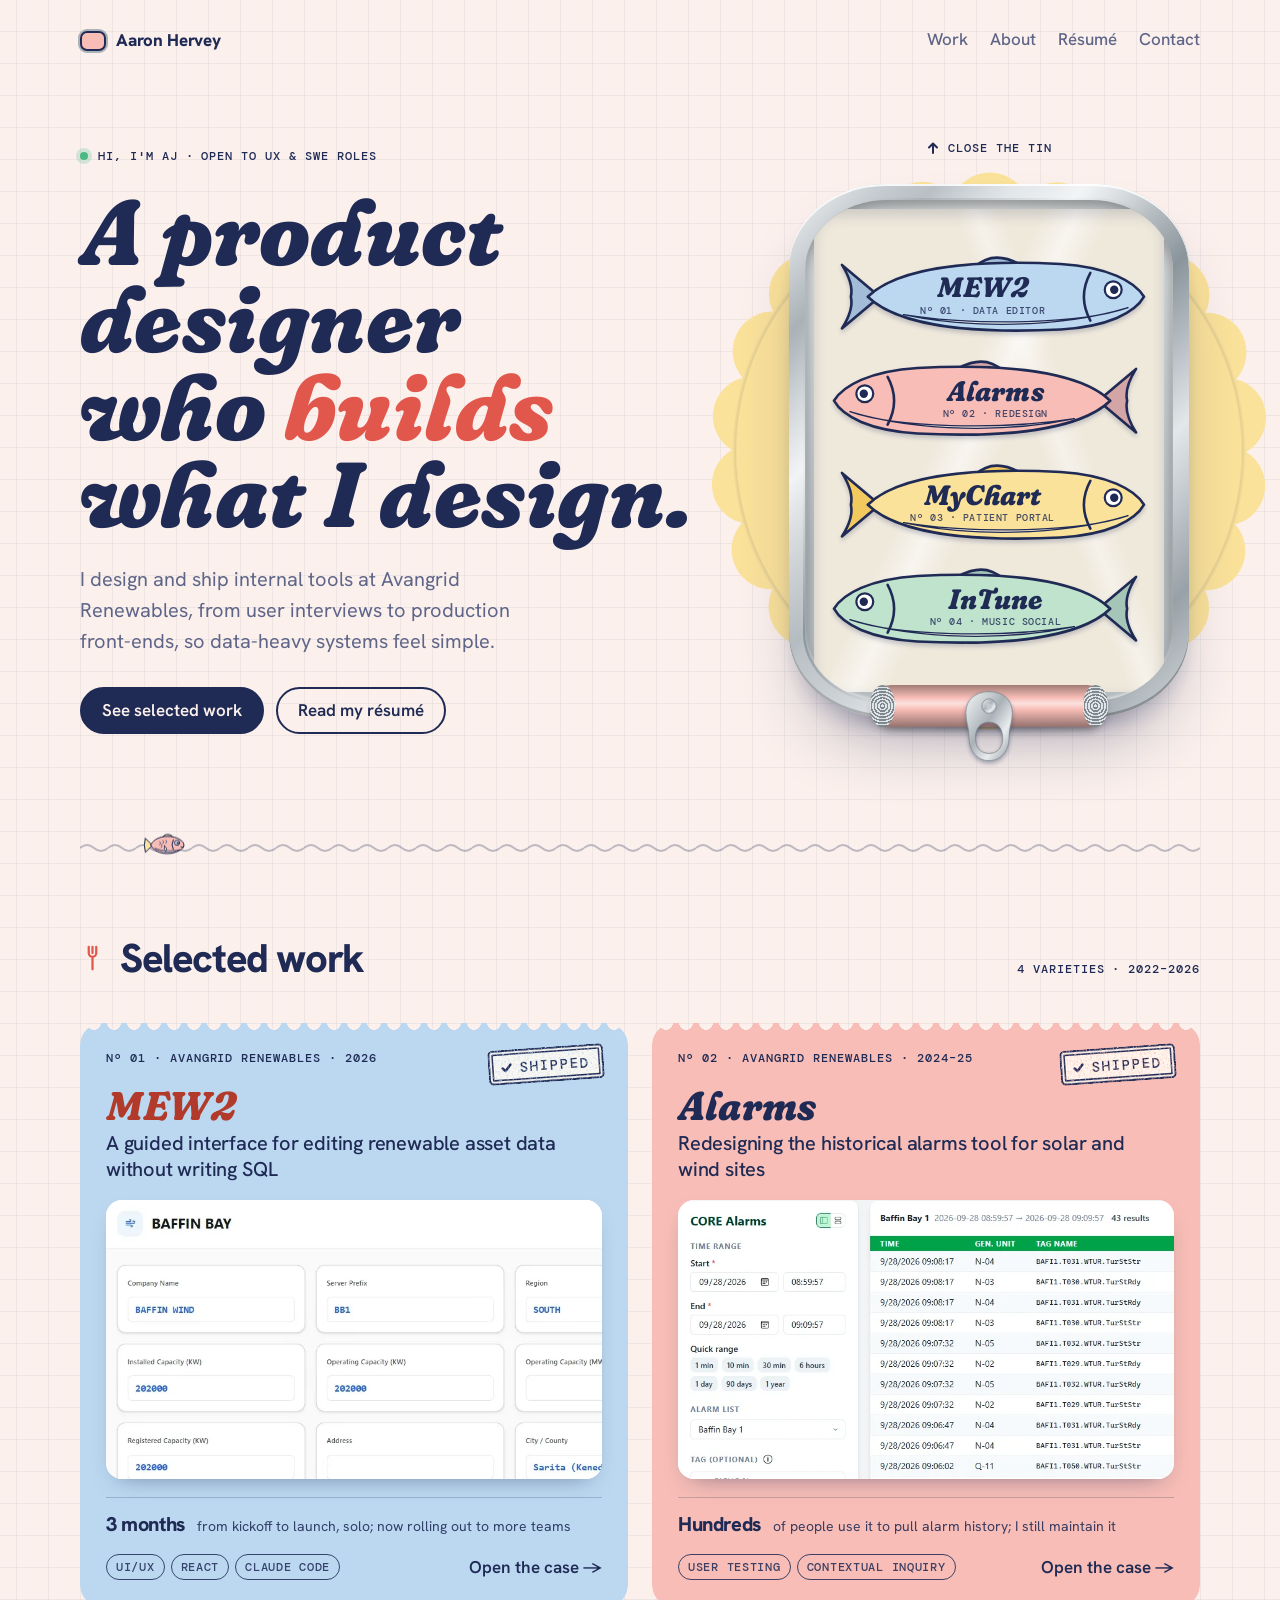
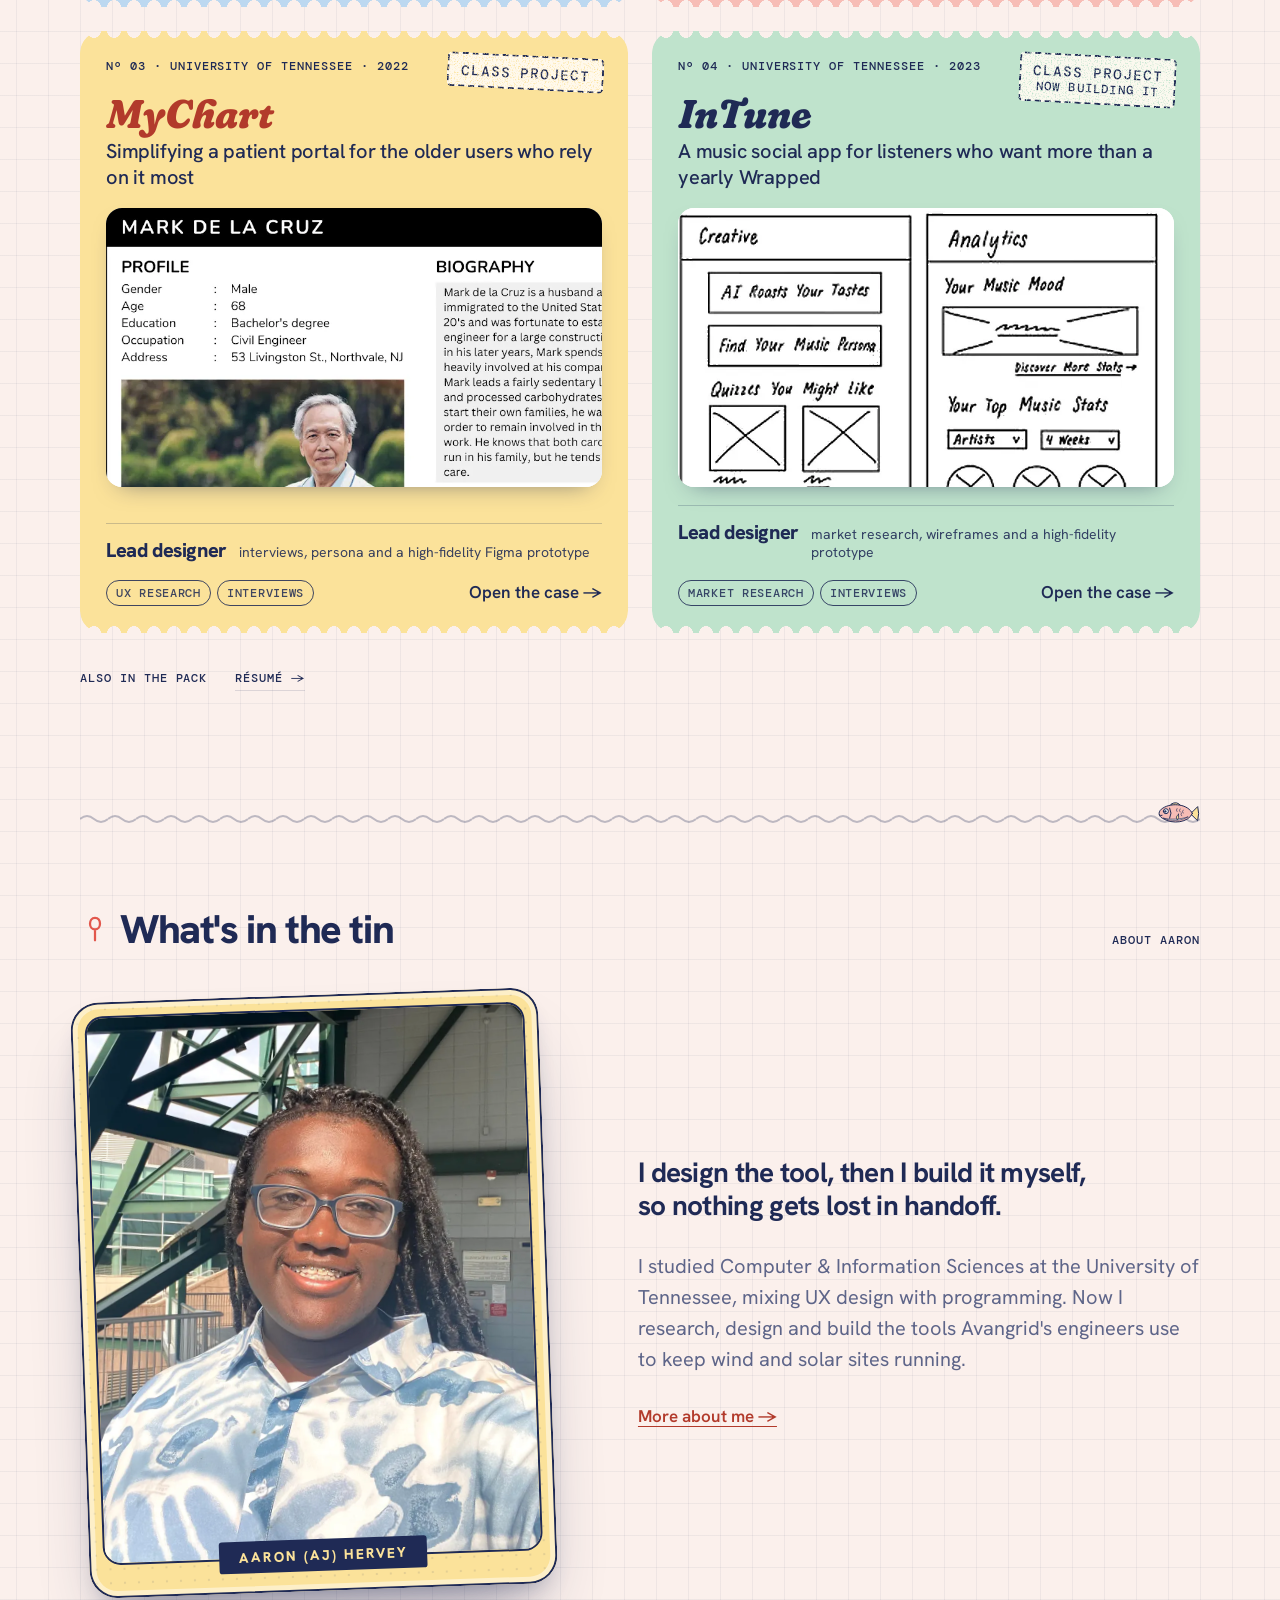
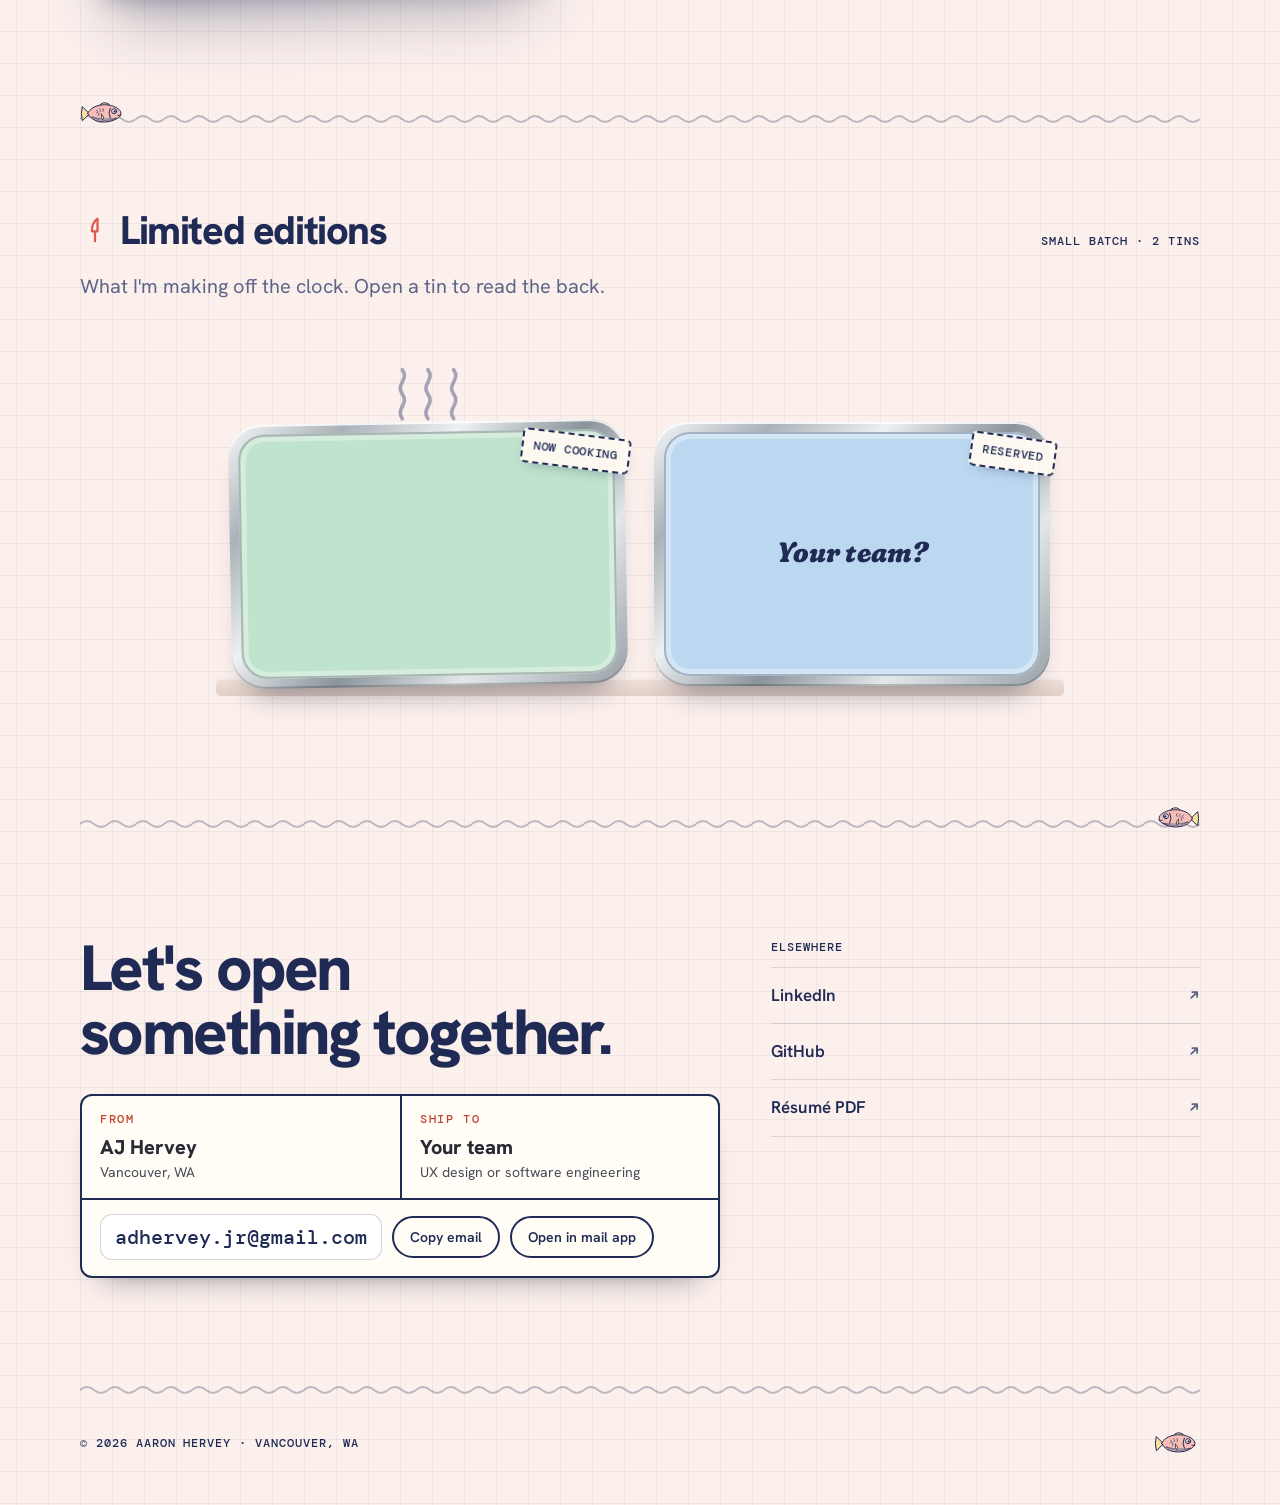
==== commit ec2e55d5: "ATS-friendly résumé PDF aimed at product design; softer MEW2 wording Rebuilds files/aj-hervey-resume" ====
--- a/index.html
+++ b/index.html
@@ -374,7 +374,7 @@
           <div class="tldr">
             <div class="tldr-grid">
               <div><span class="tag t-pain">Claude did</span><p>Suggested layouts from my Miller-column prototype in the Claude app. In Claude Code, built the React prototype and the Entity Framework connection to SQL Server.</p></div>
-              <div><span class="tag t-did">I did</span><p>Chose the layout and set specific requirements, like edits staying pending drafts until reviewed. Reworked much of the visual design, where Claude didn't have an eye for it.</p></div>
+              <div><span class="tag t-did">I did</span><p>Chose the layout and set specific requirements, like edits staying pending drafts until reviewed. Reworked much of the visual design, where its choices didn't hold up.</p></div>
               <div><span class="tag t-result">How I checked</span><p>Tested on dummy data first, confirmed in SSMS that records were created and updated correctly, then switched the connections to our SQL database myself.</p></div>
             </div>
           </div>
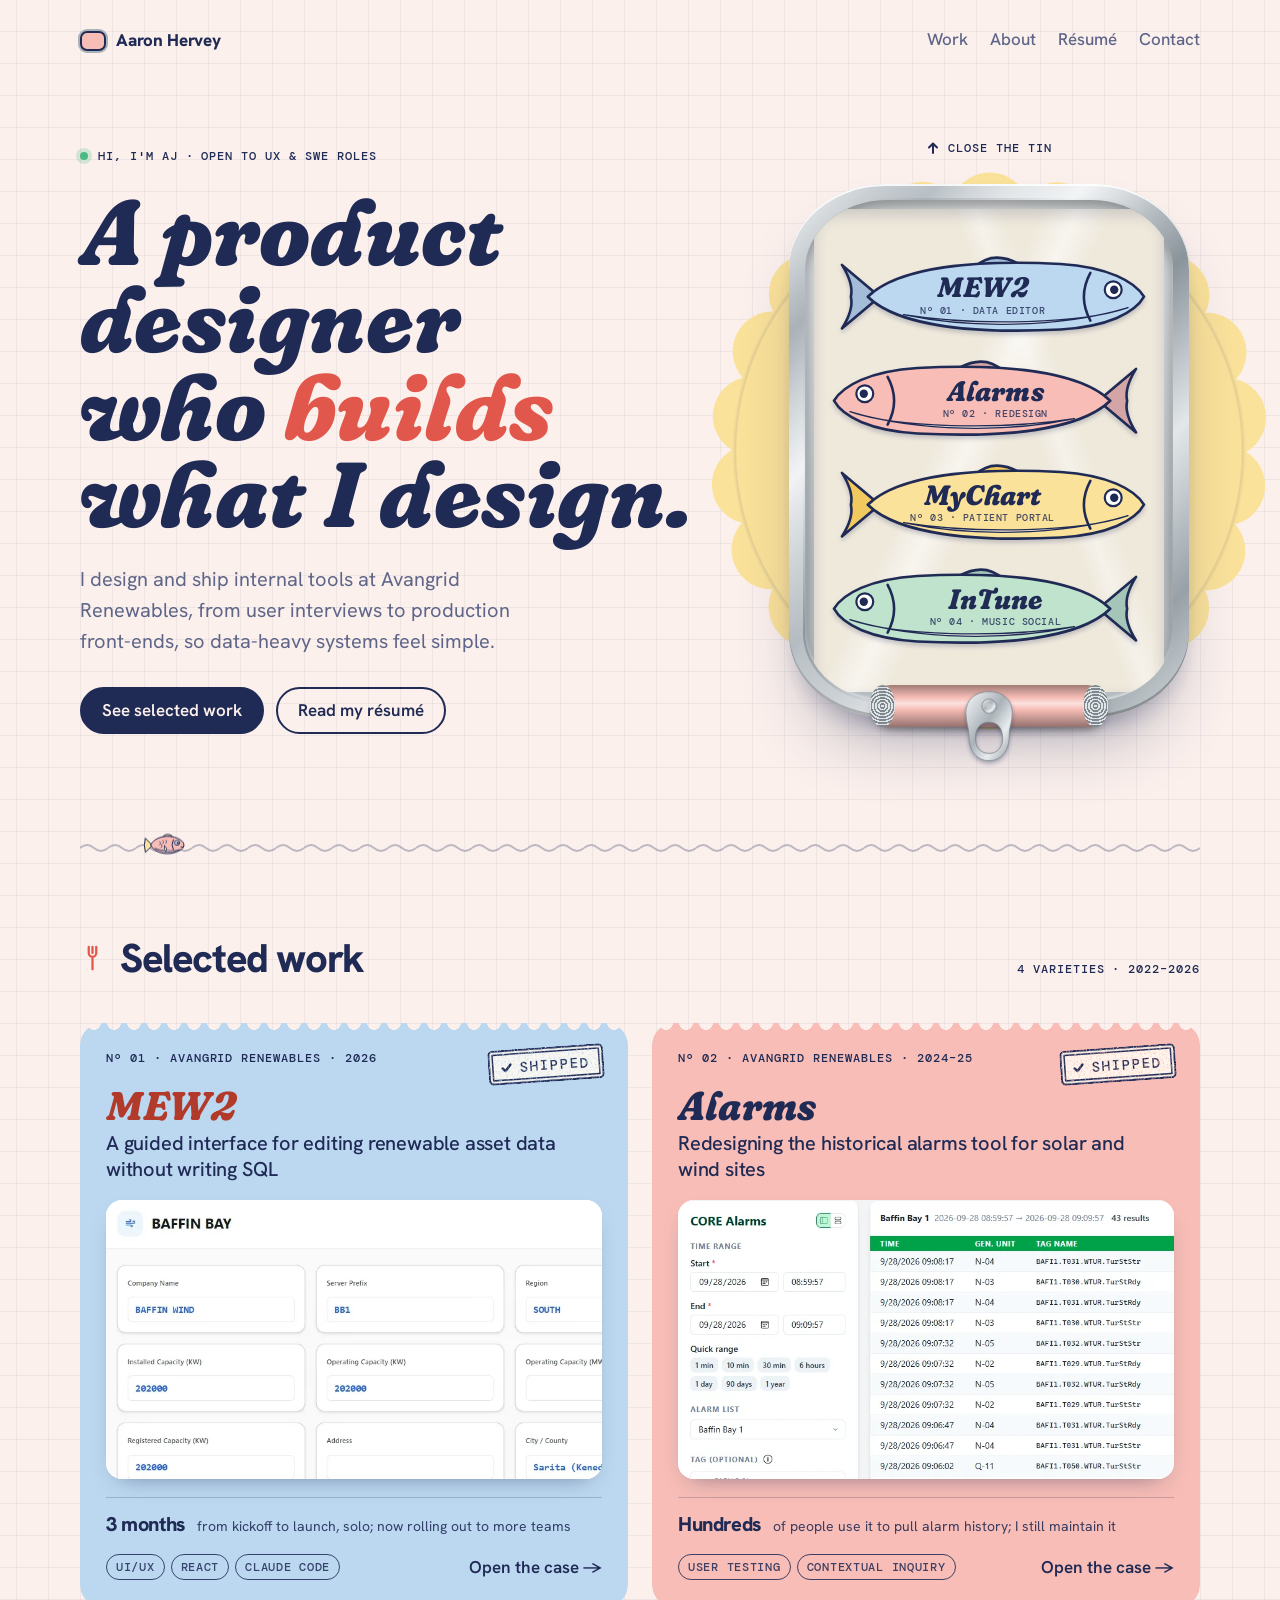
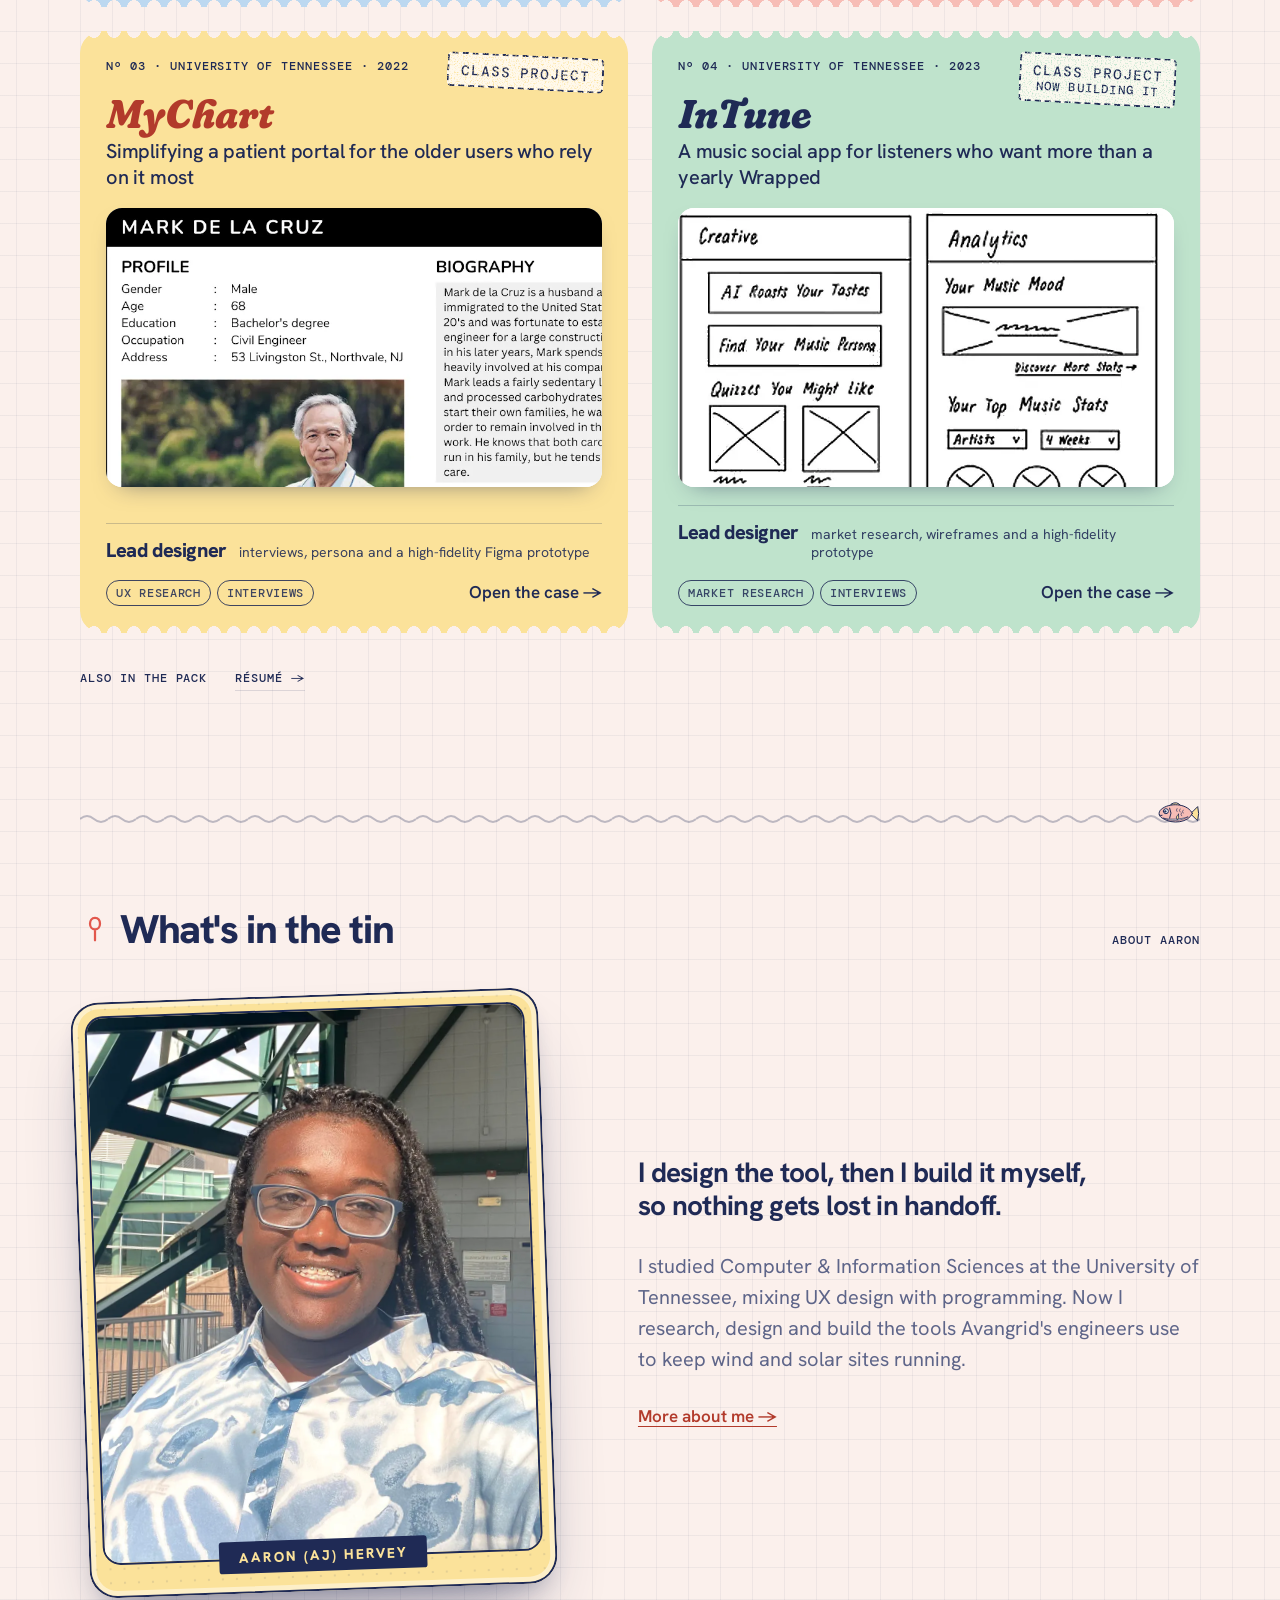
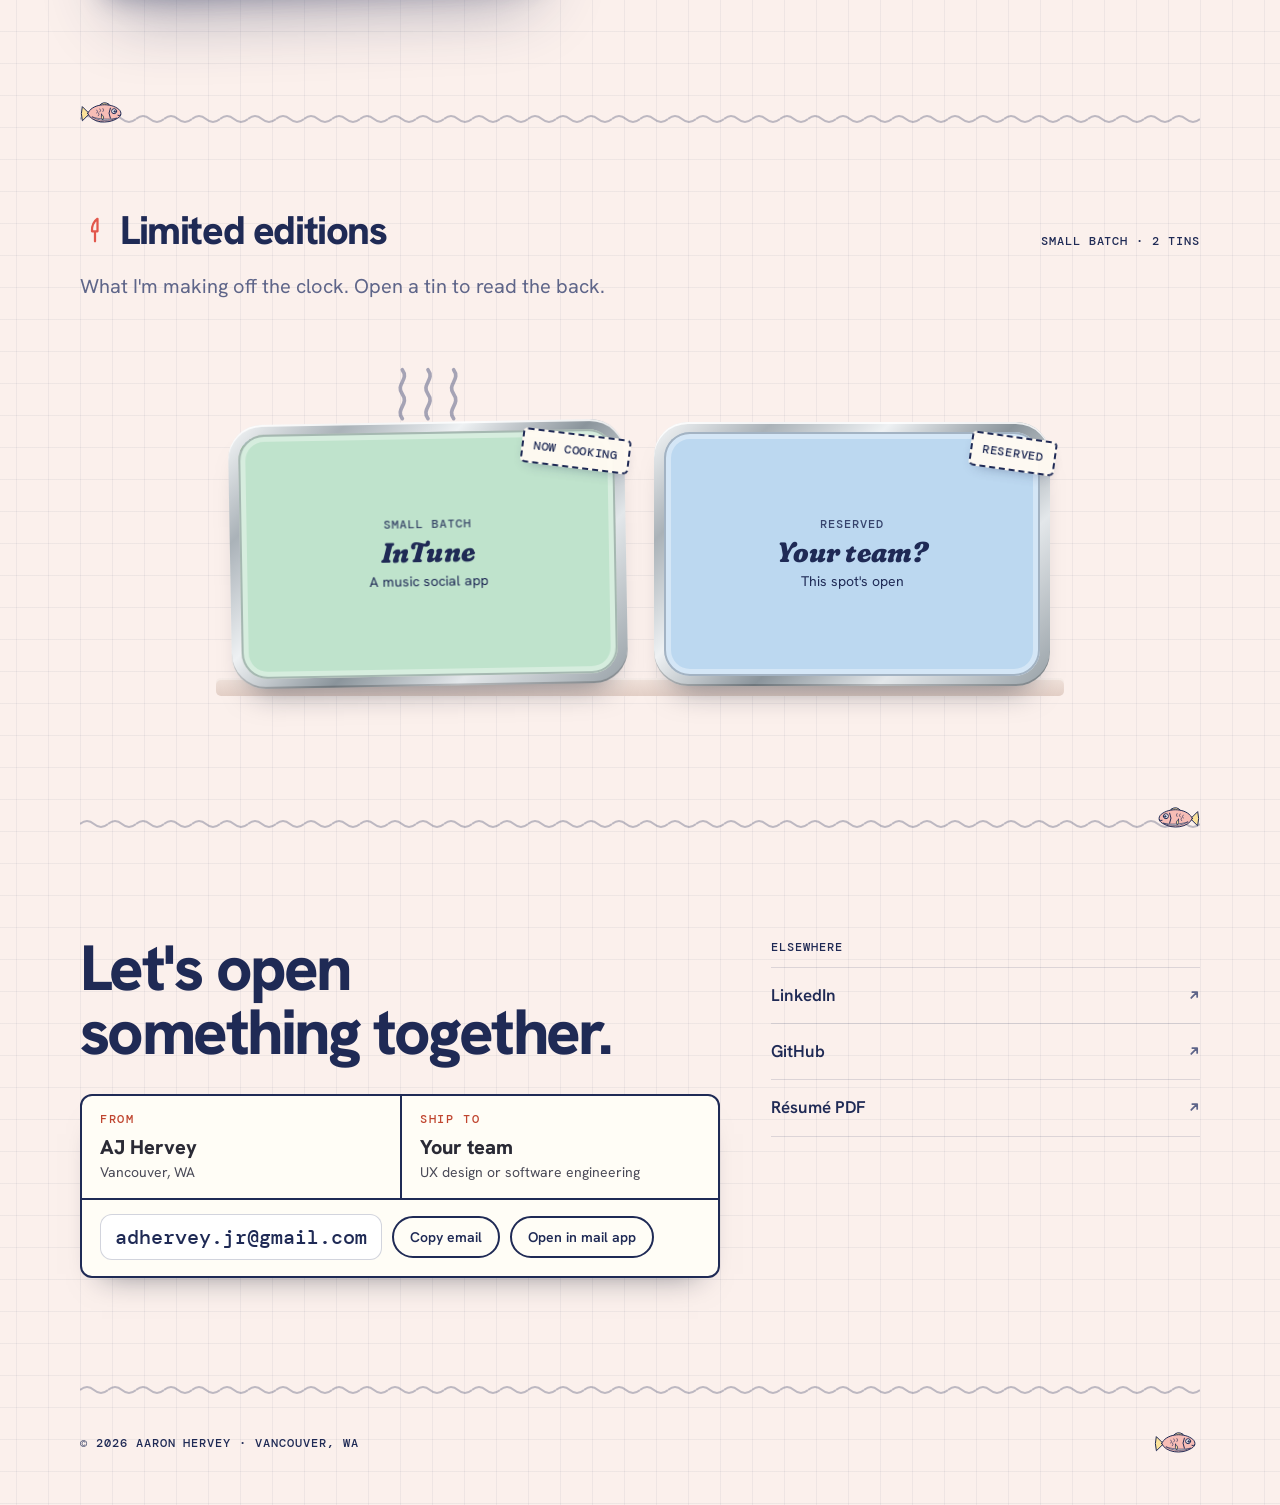
==== commit a62427f0: "Official job titles; MyChart and InTune ran a full semester Current role is SCADA & Systems Engineer" ====
--- a/index.html
+++ b/index.html
@@ -216,7 +216,7 @@
           <div class="ed-note" id="ed-note-1">
             <span class="note-head mono"><span>Back of the tin</span><span>Nº 01</span></span>
             <div class="note-body">
-              <p>Began in spring 2023 as a ten-week University of Tennessee project with Holly Sarah Liban and Emma Thomas. I was lead designer: the research, the logo and the Figma prototype. Under the lid: our hand-drawn wireframes.</p>
+              <p>Began in spring 2023 as a one-semester University of Tennessee project with Holly Sarah Liban and Emma Thomas. I was lead designer: the research, the logo and the Figma prototype. Under the lid: our hand-drawn wireframes.</p>
               <p><b>Now:</b> I'm developing it into a real app.</p>
               <a class="note-link" href="#intune">Read the 2023 case study →</a>
             </div>
@@ -622,7 +622,7 @@
       <span class="mono"><span class="nw">Nº 03</span> · <span class="nw">University of Tennessee</span> · <span class="nw">August – December 2022</span></span>
       <div class="flavor">MyChart</div>
       <h1>The patients who need MyChart most get lost in it</h1>
-      <p class="summary">A ten-week class redesign. We traced the confusion to nested menus and rebuilt the app around bottom tabs and a dashboard about you. A Figma prototype, not yet user-tested.</p>
+      <p class="summary">A one-semester class redesign. We traced the confusion to nested menus and rebuilt the app around bottom tabs and a dashboard about you. A Figma prototype, not yet user-tested.</p>
       <figure class="hero-visual">
         <div class="hv-stage hv-mark">
           <button class="shot hv-main hv-paper" type="button"><span class="hv-img"><img src="img/mychart_hero.webp" alt="Persona card for Mark de la Cruz: male, 68, bachelor's degree, civil engineer, with his photo" width="502" height="568" decoding="async" fetchpriority="high"></span></button>
@@ -634,7 +634,7 @@
     </header>
     <dl class="glance recipe-glance">
       <div><dt>Role <span class="rx" aria-hidden="true">chef</span></dt><dd>Lead designer: recruiting, hi-fi prototype</dd></div>
-      <div><dt>Timeline <span class="rx" aria-hidden="true">prep time</span></dt><dd>10 weeks, Aug – Dec 2022</dd></div>
+      <div><dt>Timeline <span class="rx" aria-hidden="true">prep time</span></dt><dd>One semester, Aug – Dec 2022</dd></div>
       <div><dt>Team <span class="rx" aria-hidden="true">kitchen crew</span></dt><dd>University of Tennessee course team</dd></div>
       <div><dt>Tools <span class="rx" aria-hidden="true">utensils</span></dt><dd>Figma</dd></div>
     </dl>
@@ -647,7 +647,7 @@
             <div class="tldr-grid">
               <div><span class="tag t-pain">The pain</span><p>Patients who rely on MyChart most, mostly 40 or older, got lost in layers of sub-menus, and the dashboard felt random.</p></div>
               <div><span class="tag t-did">What I did</span><p>Lead designer on a course team: I recruited participants and built the high-fidelity prototype. Together we rebuilt navigation around bottom tabs and a dashboard about you.</p></div>
-              <div><span class="tag t-result">The result</span><p>A high-fidelity Figma prototype in ten weeks. Not yet user-tested; the test plan is below.</p></div>
+              <div><span class="tag t-result">The result</span><p>A high-fidelity Figma prototype in one semester. Not yet user-tested; the test plan is below.</p></div>
             </div>
           </div>
         </section>
@@ -658,11 +658,11 @@
             <span class="mono">North star</span>
             <q>Help someone like Mark find his lab results or his next appointment without getting lost.</q>
             <p>MyChart already did the important things: messages, lab results, appointments. Layers of sub-menus buried them, for people who were mostly 40 or older, one relying on the app to manage a disability.</p>
-            <ul class="r3-chips" aria-label="Constraints"><li>10 weeks</li><li>1 shared account</li><li>First Figma project</li><li>Existing blue brand</li></ul>
+            <ul class="r3-chips" aria-label="Constraints"><li>One semester</li><li>1 shared account</li><li>First Figma project</li><li>Existing blue brand</li></ul>
           </div>
           <ul class="stats loose">
             <li><b>~10</b><span>people surveyed, most 40 or older</span></li>
-            <li><b>10 wks</b><span>from research to high-fidelity prototype</span></li>
+            <li><b>1 term</b><span>from research to high-fidelity prototype</span></li>
             <li><b>Untested</b><span>no usability test yet; test plan below</span></li>
           </ul>
         </section>
@@ -776,7 +776,7 @@
     </header>
     <dl class="glance recipe-glance">
       <div><dt>Role <span class="rx" aria-hidden="true">chef</span></dt><dd>Lead designer</dd></div>
-      <div><dt>Timeline <span class="rx" aria-hidden="true">prep time</span></dt><dd>10 weeks, Jan – May 2023</dd></div>
+      <div><dt>Timeline <span class="rx" aria-hidden="true">prep time</span></dt><dd>One semester, Jan – May 2023</dd></div>
       <div><dt>Team <span class="rx" aria-hidden="true">kitchen crew</span></dt><dd>Three designers: me, Holly Sarah Liban and Emma Thomas</dd></div>
       <div><dt>Tools <span class="rx" aria-hidden="true">utensils</span></dt><dd>Figma</dd></div>
     </dl>
@@ -800,7 +800,7 @@
             <span class="mono">North star</span>
             <q>Let serious listeners see their taste all year, and find the people who share it.</q>
             <p>Wrapped and Replay were loved, but real insight arrived once a year. Last.fm had the depth and almost no social side. We had to learn whether people wanted something in between, and what would bring them back beyond the numbers.</p>
-            <ul class="r3-chips" aria-label="Constraints"><li>10 weeks</li><li>Unproven idea</li><li>Free Figma parts</li></ul>
+            <ul class="r3-chips" aria-label="Constraints"><li>One semester</li><li>Unproven idea</li><li>Free Figma parts</li></ul>
           </div>
           <ul class="stats loose">
             <li><b>4</b><span>listeners surveyed about how they track their music</span></li>
@@ -880,7 +880,7 @@
           <h2>Reflections</h2>
           <div class="takeaway">
             <ol class="lessons">
-              <li><h3>Borrowed parts set the look</h3><p>Free community resources got us to high fidelity in ten weeks, but they decided more of the visual style than we did.</p><p class="next-time"><b>Next time I'd</b> design custom icons and vector graphics, so the visuals match the vision.</p></li>
+              <li><h3>Borrowed parts set the look</h3><p>Free community resources got us to high fidelity in one semester, but they decided more of the visual style than we did.</p><p class="next-time"><b>Next time I'd</b> design custom icons and vector graphics, so the visuals match the vision.</p></li>
               <li><h3>Four voices is a start</h3><p>Four listeners were enough to show the gap between a yearly recap and Last.fm, not enough to prove people would switch apps for it. We never tested whether communities would actually bring people back.</p><p class="next-time"><b>Next time I'd</b> survey more widely, then test the community and analytics flows with listeners before polishing.</p></li>
             </ol>
             <div class="printer" aria-label="Takeaways receipt">
@@ -1223,7 +1223,7 @@
             <div class="slip-cols mono" aria-hidden="true"><span>Lot</span><span>Item</span><span>Packed</span></div>
             <div class="role">
               <span class="lot mono">AVG-26</span>
-              <div><h3>SCADA Engineer <span>· Avangrid</span></h3>
+              <div><h3>SCADA &amp; Systems Engineer <span>· Avangrid</span></h3>
               <p class="role-sub">Designs and builds custom applications in React, C# and Node.js</p>
               <ul>
                 <li>Build custom applications in React, C# and Node.js on the ROADS team (Remote Operations, Application, Development &amp; SCADA), writing SQL to bring database data into them.</li>
@@ -1235,7 +1235,7 @@
             </div>
             <div class="role">
               <span class="lot mono">AVG-24</span>
-              <div><h3>Rotational Graduate <span>· Avangrid</span></h3>
+              <div><h3>Rotational Graduate, Software &amp; Operations <span>· Avangrid</span></h3>
               <ul>
                 <li>Redesigned and rebuilt the <a href="#oracle">CORE Oracle Alarms</a> site in Figma, React and Node.js; presented it to users, ran usability testing in a staging environment and shipped their feedback.</li>
                 <li>Migrated older web applications to React and Node.js.</li>
@@ -1268,7 +1268,7 @@
             </div>
             <div class="role">
               <span class="lot mono">UTK-21</span>
-              <div><h3>Administrative Assistant <span>· University of Tennessee</span></h3>
+              <div><h3>IT Administrative Assistant, HPC Datacenter <span>· University of Tennessee</span></h3>
               <ul>
                 <li>Ran hardware testing and maintenance on Dell PowerEdge servers running Unix and Linux.</li>
                 <li>Wrote bash and Python automation scripts and used PostgreSQL to analyze storage on the Lustre cluster.</li>
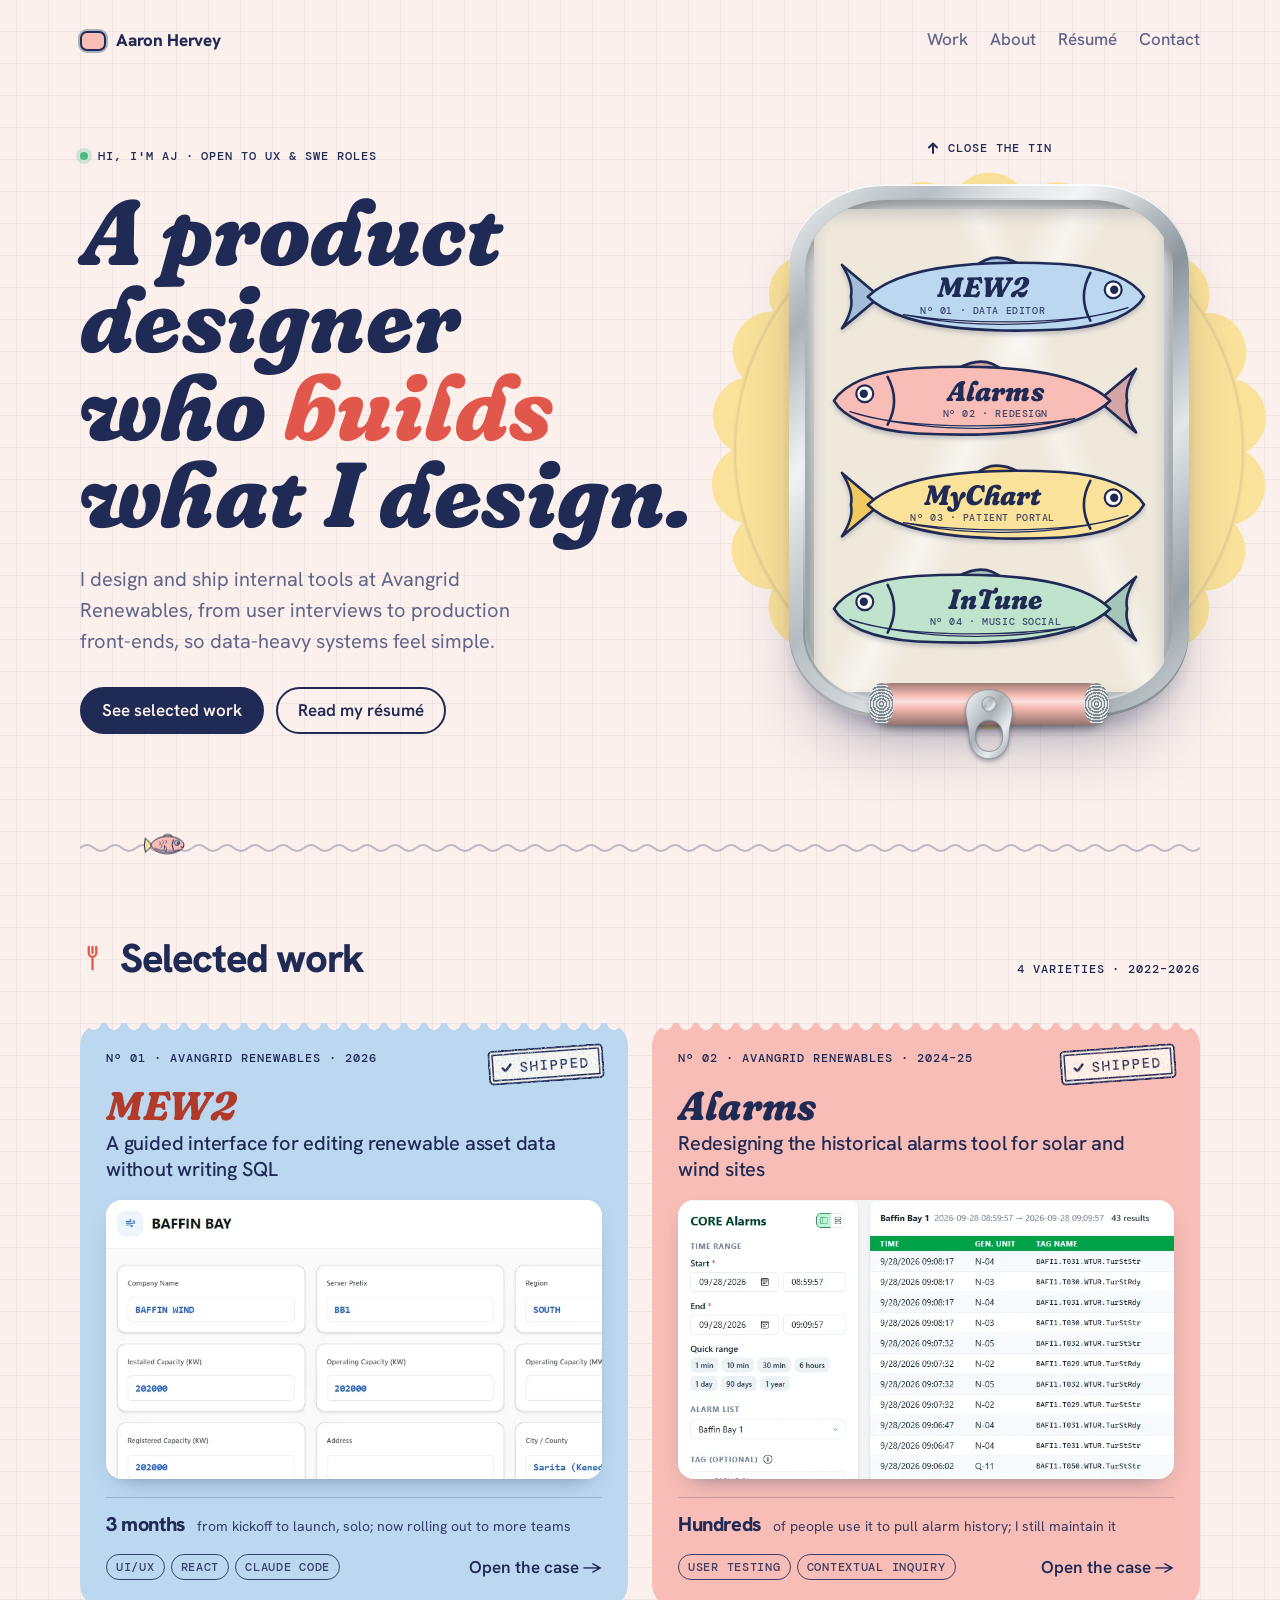
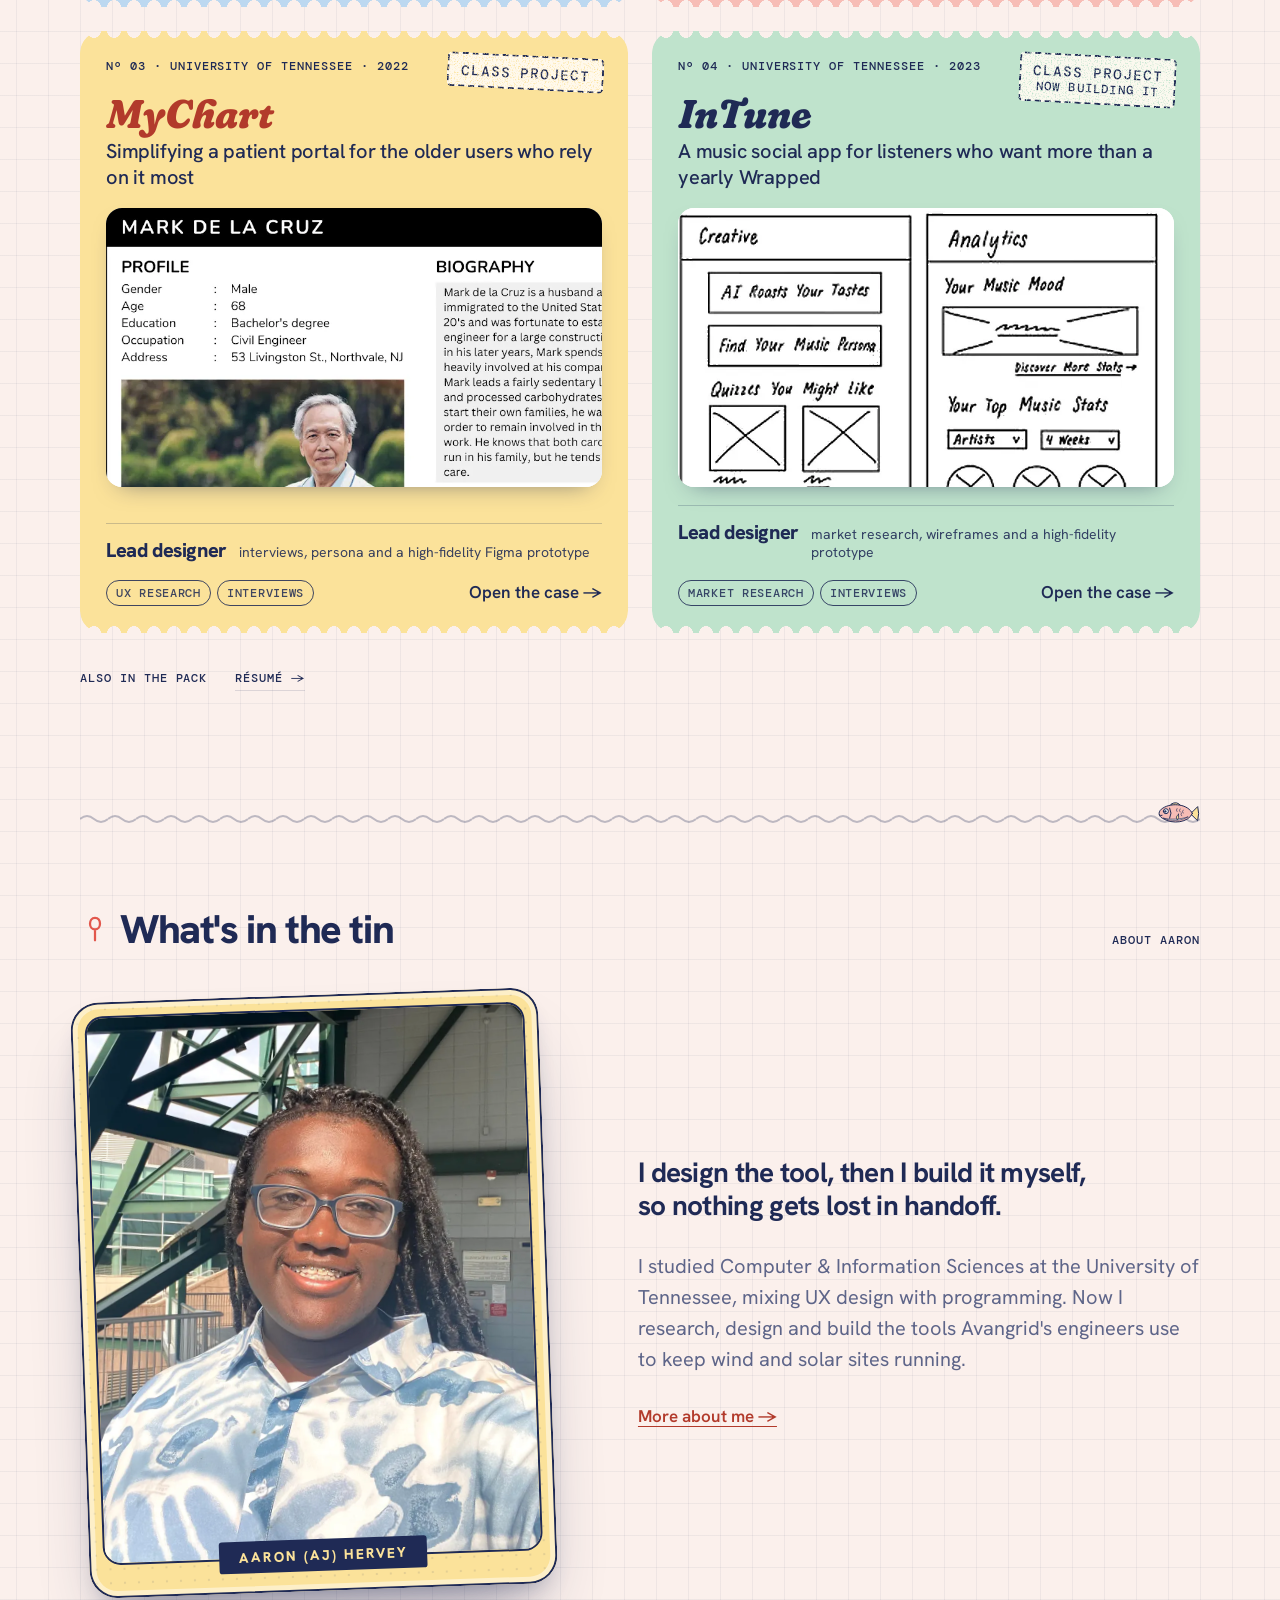
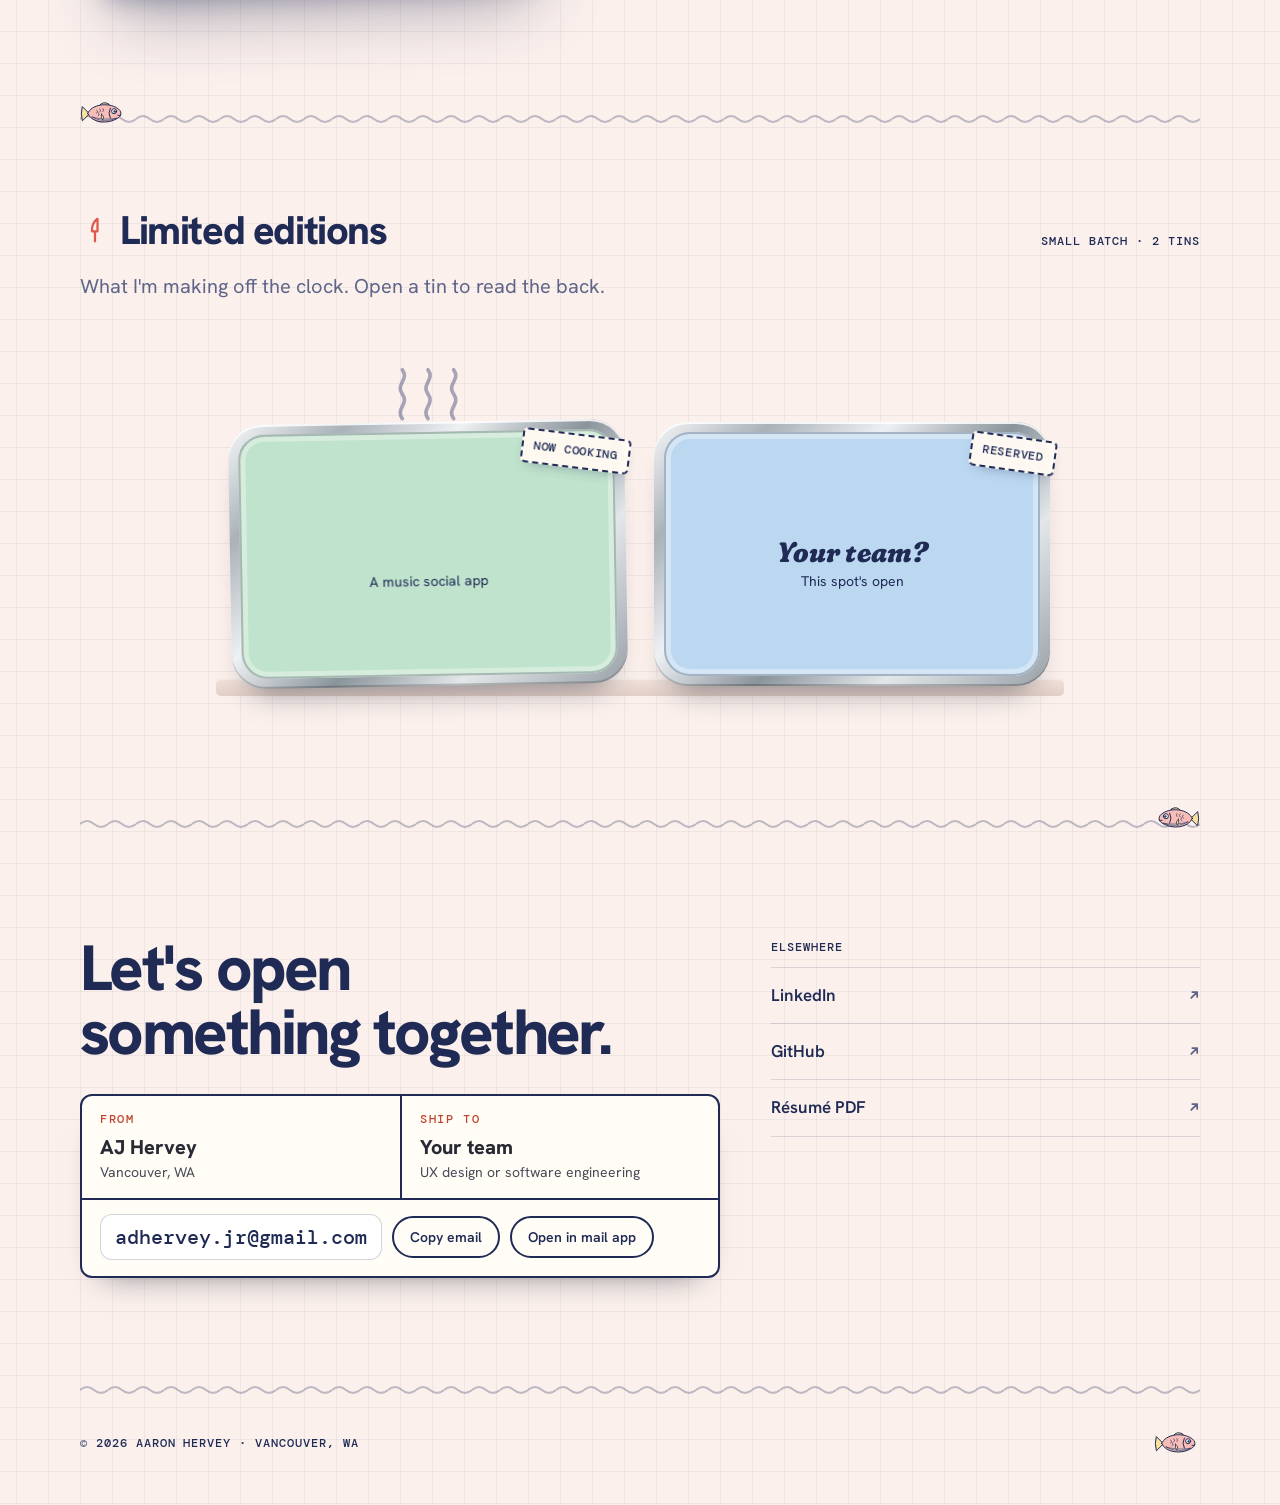
==== commit 3f8aed46: "InTune note: match the case study's split of the research Co-Authored-By: Claude Opus 5.5 <noreply@a" ====
--- a/index.html
+++ b/index.html
@@ -216,7 +216,7 @@
           <div class="ed-note" id="ed-note-1">
             <span class="note-head mono"><span>Back of the tin</span><span>Nº 01</span></span>
             <div class="note-body">
-              <p>Began in spring 2023 as a one-semester University of Tennessee project with Holly Sarah Liban and Emma Thomas. I was lead designer: the research, the logo and the Figma prototype. Under the lid: our hand-drawn wireframes.</p>
+              <p>Began in spring 2023 as a one-semester University of Tennessee project with Holly Sarah Liban and Emma Thomas. I was lead designer: I led the Figma prototype and the logo, and we did the research together. Under the lid: our hand-drawn wireframes.</p>
               <p><b>Now:</b> I'm developing it into a real app.</p>
               <a class="note-link" href="#intune">Read the 2023 case study →</a>
             </div>
